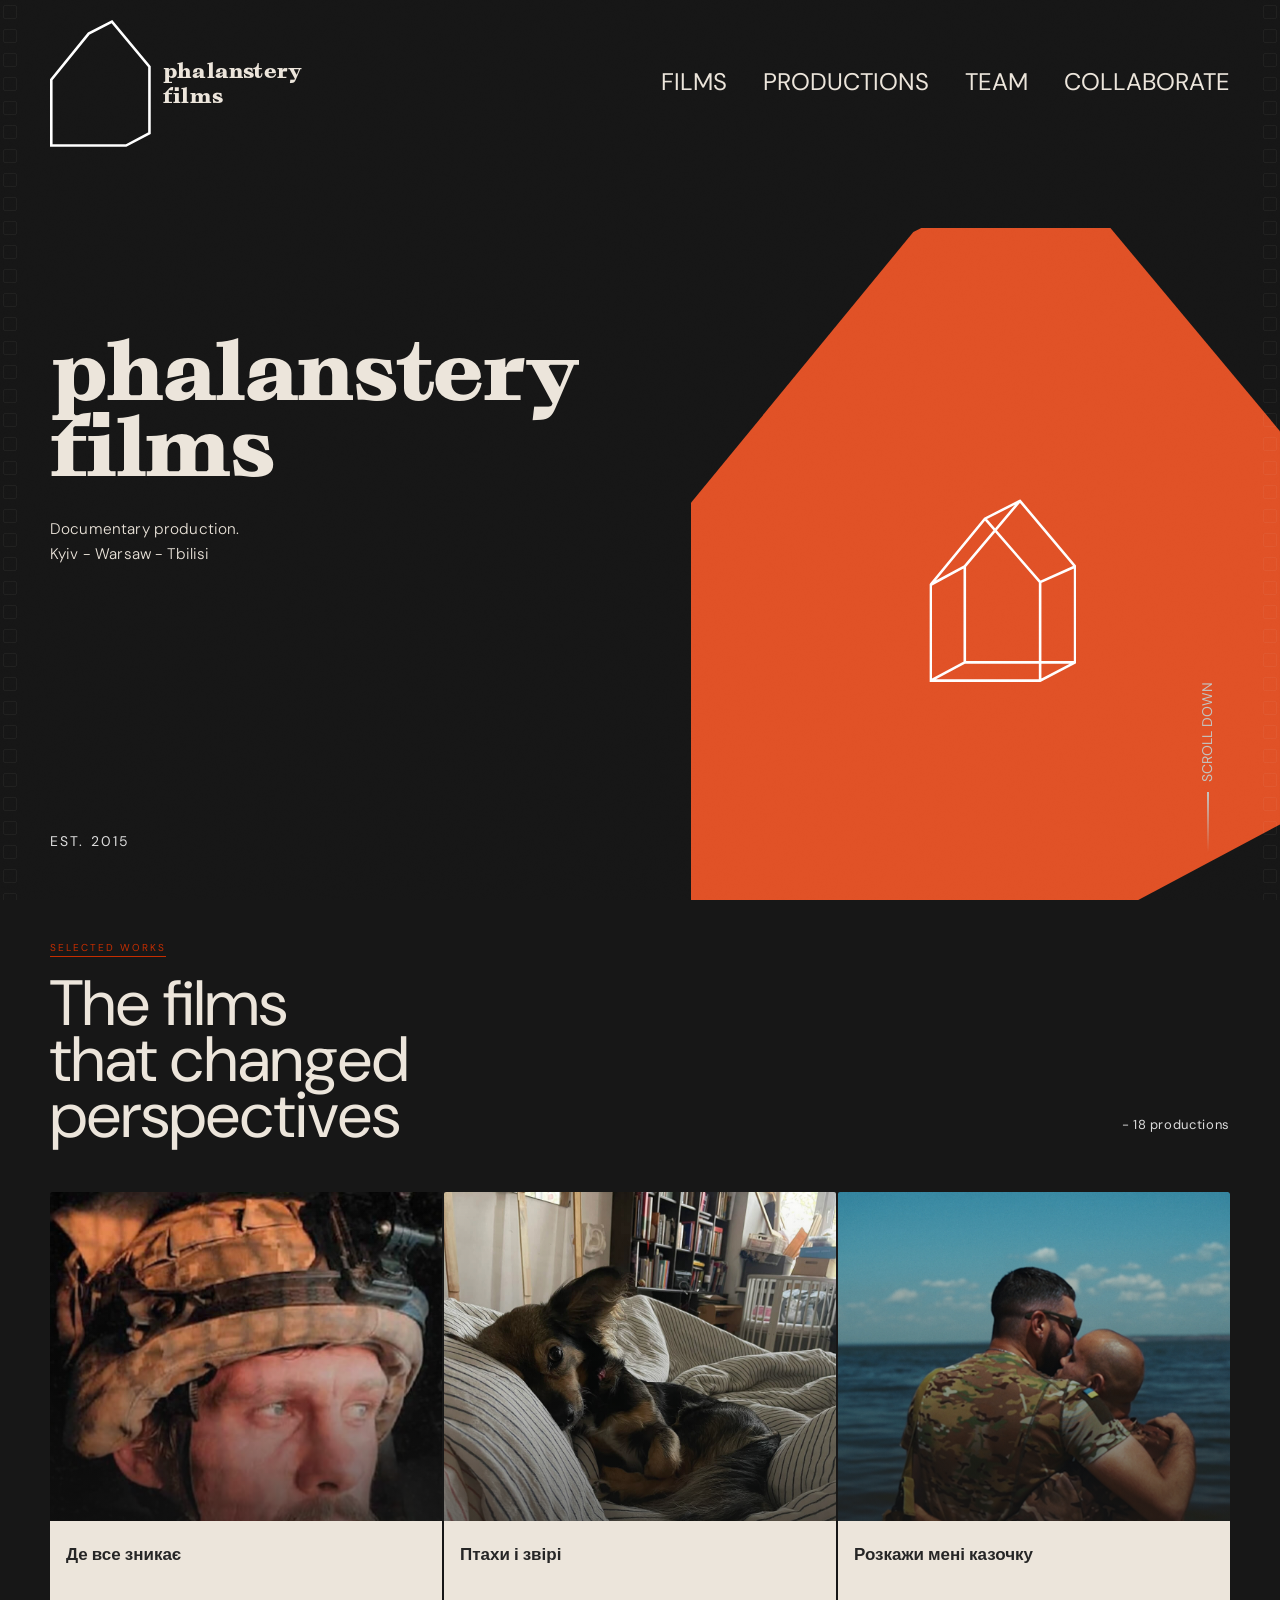
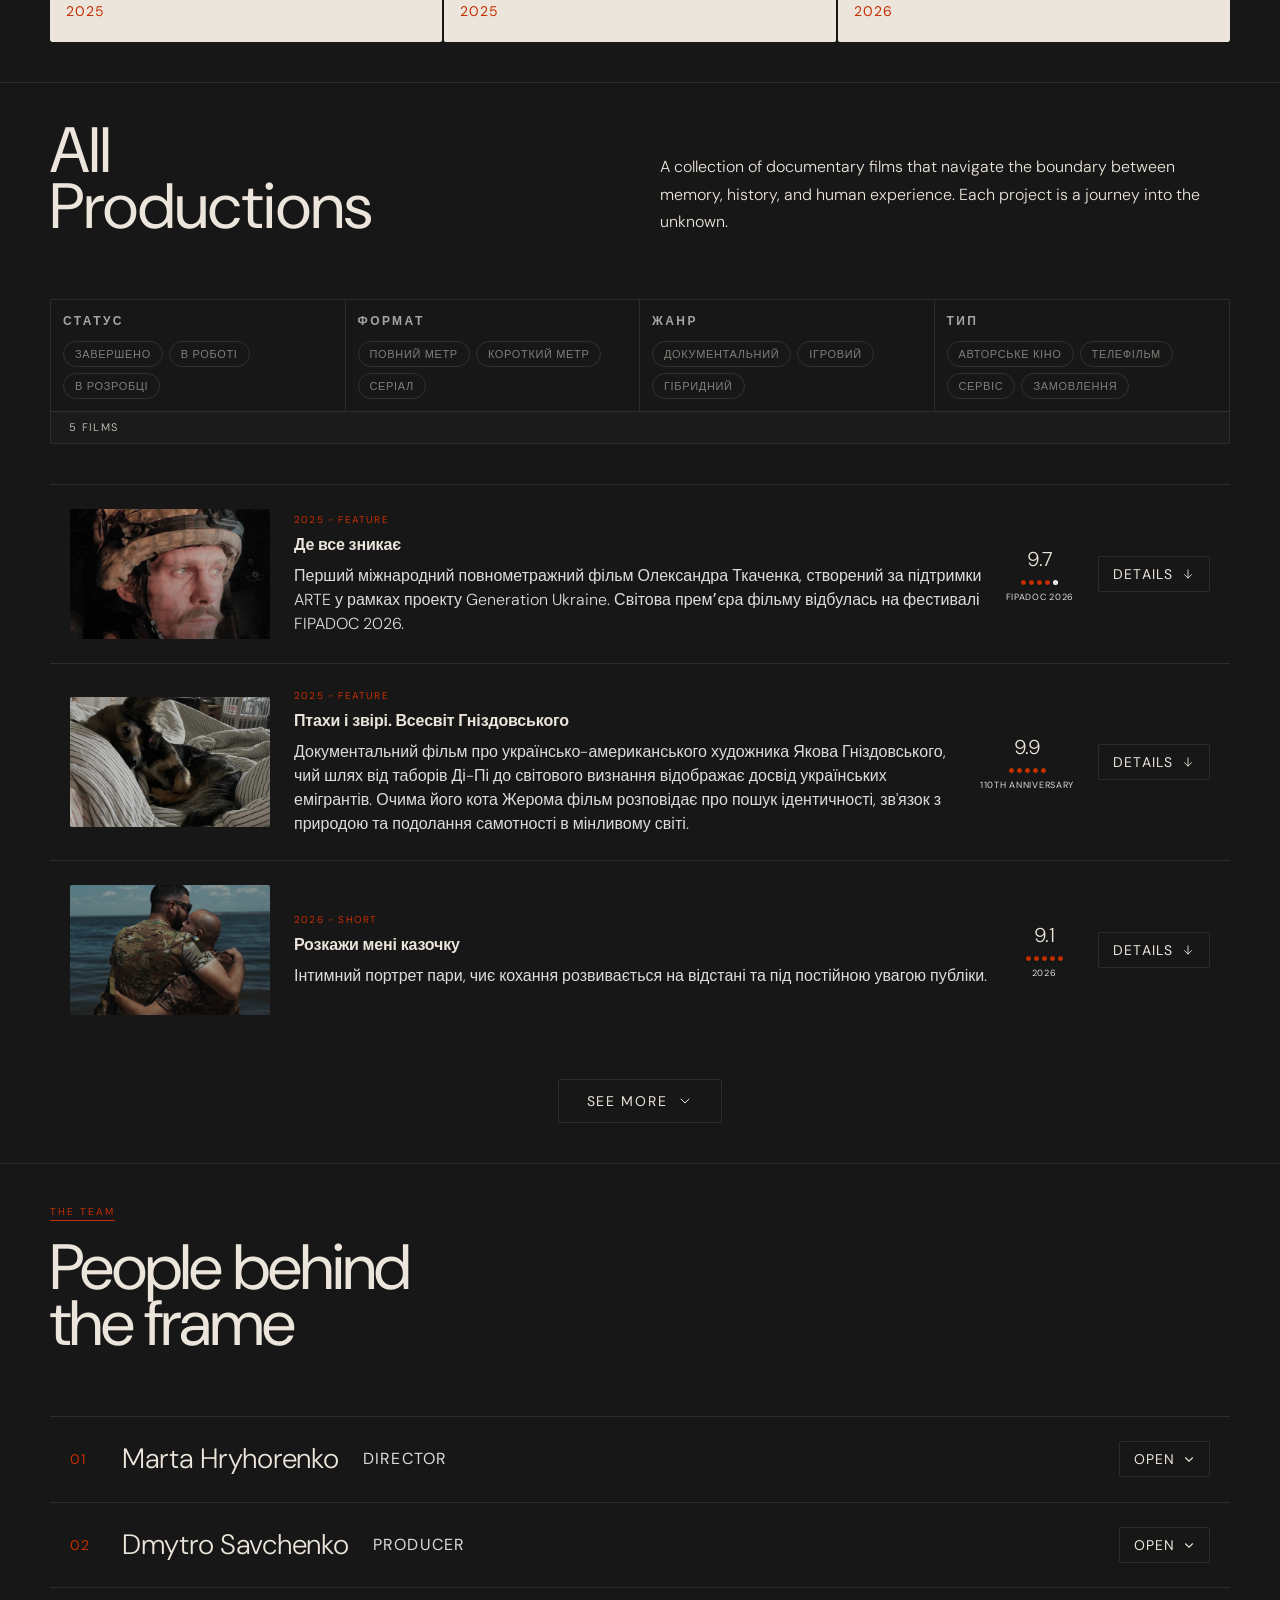
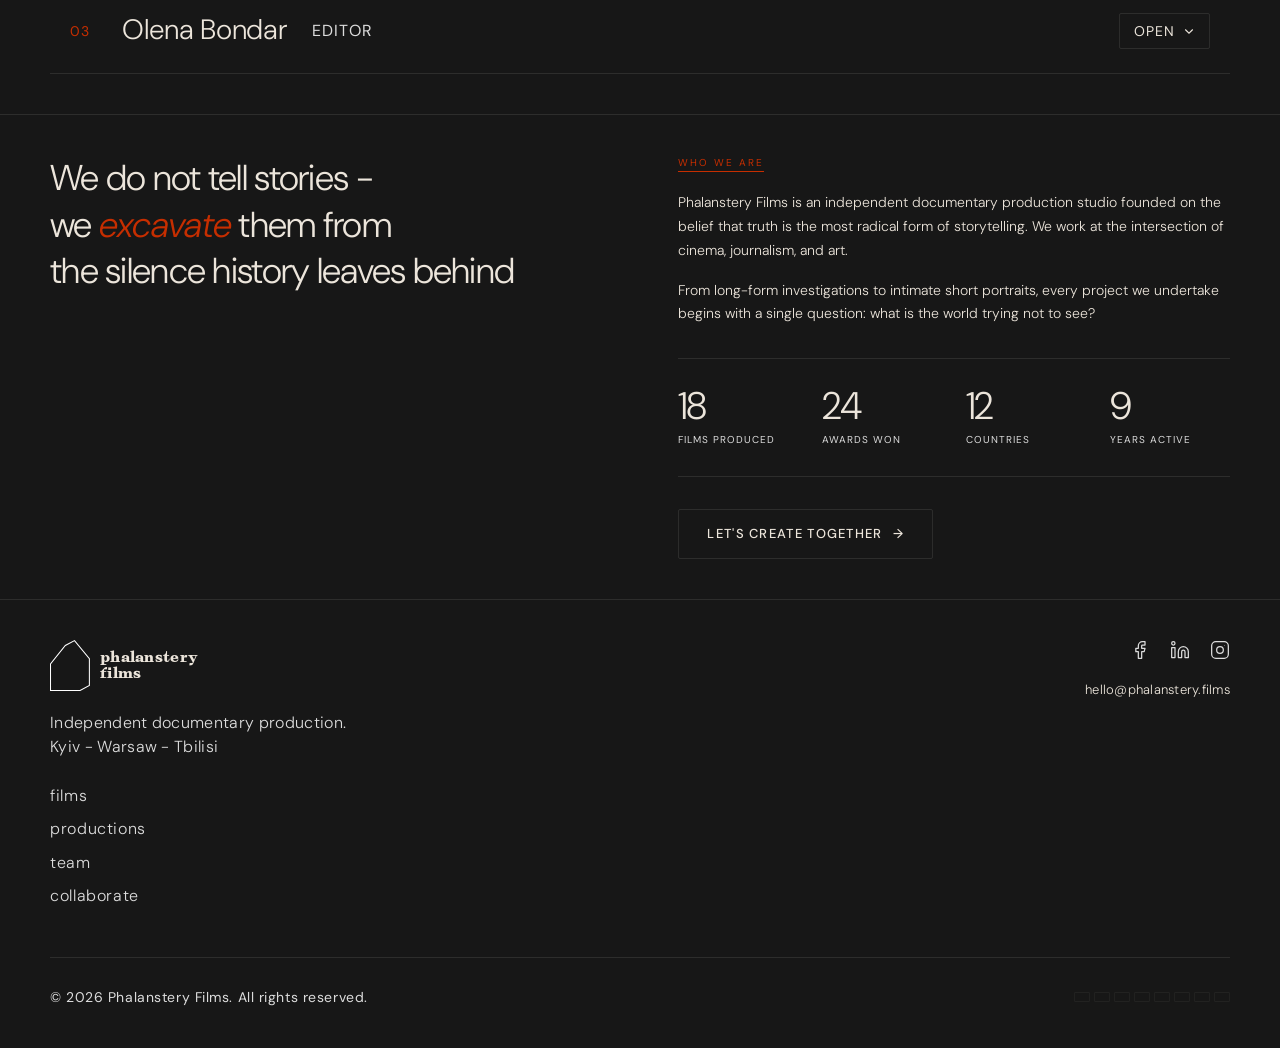
==== index.html @ e5e8f21b "--- was deleted" ====
<!doctype html>
<html lang="en">
  <head>
    <meta charset="UTF-8" />
    <meta name="viewport" content="width=device-width, initial-scale=1.0" />
    <title>Phalanstery Films - Documentary Production</title>

    <!-- Fixel Font from MacPaw CDN -->
    <link rel="preconnect" href="https://fonts.googleapis.com" />
    <link rel="preconnect" href="https://fonts.gstatic.com" crossorigin />
    <!-- Google Fonts fallback while Fixel loads -->
    <link
      href="https://fonts.googleapis.com/css2?family=DM+Sans:ital,opsz,wght@0,9..40,300;0,9..40,400;0,9..40,500;0,9..40,700;1,9..40,300&display=swap"
      rel="stylesheet"
    />

    <link rel="icon" href="assets/images/favicon.ico" sizes="any" />
    <link
      rel="icon"
      type="image/png"
      sizes="32x32"
      href="assets/images/favicon-32x32.png"
    />
    <link
      rel="icon"
      type="image/png"
      sizes="16x16"
      href="assets/images/favicon-16x16.png"
    />

    <!-- PPGrafier-Black font -->
    <style>
      @font-face {
        font-family: "PPGrafier";
        src: url("assets/fonts/PPGrafier-Black.otf") format("opentype");
        font-weight: 900;
        font-style: normal;
        font-display: swap;
      }
      /* Fixel via CDN */
      @import url("https://fonts.cdnfonts.com/css/fixel-display");
    </style>

    <link rel="stylesheet" href="assets/css/style.css" />
  </head>
  <body>
    <!-- Film grain canvas -->
    <canvas id="grain"></canvas>

    <!-- Film strips (ambient decoration) -->
    <div class="filmstrip left">
      <div class="filmstrip-track" id="stripLeft"></div>
    </div>
    <div class="filmstrip right">
      <div class="filmstrip-track" id="stripRight"></div>
    </div>

    <!-- ═══════════════════════════════════════════
         MOBILE MENU OVERLAY
         ═══════════════════════════════════════════ -->
    <div
      class="mobile-menu"
      id="mobileMenu"
      role="dialog"
      aria-modal="true"
      aria-label="Navigation"
    >
      <!-- Top bar: logo + close -->
      <div class="mm-topbar">
        <a class="header-logo" id="headerLogo" href="#">
          <span class="logo-mark">
            <img
              src="assets/images/logo-phalanstery.svg"
              alt="Phalanstery Films logo"
              width="36"
              height="36"
            />
          </span>
          <span class="logo-text">phalanstery<br />films</span>
        </a>
        <button class="mm-close" id="mmClose" aria-label="Close menu">×</button>
      </div>

      <!-- House/pentagon shape with nav links -->
      <div class="mm-shape-wrap">
        <div class="mm-shape">
          <ul class="mm-links">
            <li><a href="#films">films</a></li>
            <li><a href="#productions">productions</a></li>
            <li><a href="#team">team</a></li>
            <li><a href="#about">collaborate</a></li>
          </ul>
        </div>
      </div>

      <!-- Bottom-left social icons -->
      <div class="mm-social">
        <a href="#" aria-label="Facebook">
          <svg
            viewBox="0 0 24 24"
            fill="none"
            stroke="currentColor"
            stroke-width="1.5"
            stroke-linecap="round"
            stroke-linejoin="round"
          >
            <path
              d="M18 2h-3a5 5 0 0 0-5 5v3H7v4h3v8h4v-8h3l1-4h-4V7a1 1 0 0 1 1-1h3z"
            />
          </svg>
        </a>
        <a href="#" aria-label="LinkedIn">
          <svg
            viewBox="0 0 24 24"
            fill="none"
            stroke="currentColor"
            stroke-width="1.5"
            stroke-linecap="round"
            stroke-linejoin="round"
          >
            <path
              d="M16 8a6 6 0 0 1 6 6v7h-4v-7a2 2 0 0 0-2-2 2 2 0 0 0-2 2v7h-4v-7a6 6 0 0 1 6-6z"
            />
            <rect x="2" y="9" width="4" height="12" />
            <circle cx="4" cy="4" r="2" />
          </svg>
        </a>
        <a href="#" aria-label="Twitter">
          <svg
            viewBox="0 0 24 24"
            fill="none"
            stroke="currentColor"
            stroke-width="1.5"
            stroke-linecap="round"
            stroke-linejoin="round"
          >
            <path
              d="M22 4s-.7 2.1-2 3.4c1.6 10-9.4 17.3-18 11.6 2.2.1 4.4-.6 6-2C3 15.5.5 9.6 3 5c2.2 2.7 5.5 4.3 9 4-.9-4.2 4-6.6 7-3.8 1.1 0 3-1.2 3-1.2z"
            />
          </svg>
        </a>
        <a href="#" aria-label="Instagram">
          <svg
            viewBox="0 0 24 24"
            fill="none"
            stroke="currentColor"
            stroke-width="1.5"
            stroke-linecap="round"
            stroke-linejoin="round"
          >
            <rect x="2" y="2" width="20" height="20" rx="5" />
            <circle cx="12" cy="12" r="4" />
            <circle
              cx="17.5"
              cy="6.5"
              r="0.5"
              fill="currentColor"
              stroke="none"
            />
          </svg>
        </a>
      </div>
    </div>

    <!-- ═══════════════════════════════════════════
         HEADER
         ═══════════════════════════════════════════ -->
    <header id="header">
      <div class="header-logo-wrap">
        <a class="header-logo" id="headerLogo" href="#">
          <span class="logo-mark">
            <img
              src="assets/images/logo-phalanstery.svg"
              alt="Phalanstery Films logo"
              width="36"
              height="36"
            />
          </span>
          <span class="logo-text">phalanstery<br />films</span>
        </a>
      </div>
      <div class="header-right">
        <nav>
          <ul>
            <li><a href="#films">films</a></li>
            <li><a href="#productions">productions</a></li>
            <li><a href="#team">team</a></li>
            <li><a href="#about">collaborate</a></li>
          </ul>
        </nav>
        <!-- desktop-social тимчасово прихований, div залишено для JS-сумісності -->
        <div class="social-icons desktop-social"></div>
        <div
          class="burger"
          id="burger"
          aria-label="Open menu"
          role="button"
          tabindex="0"
        >
          <span></span><span></span>
        </div>
      </div>
    </header>

    <!-- ═══════════════════════════════════════════
         HERO
         ═══════════════════════════════════════════ -->
    <section id="hero">
      <div class="hero-bg-shape">
        <img src="assets/images/hero-bg.svg" alt="" class="hero-bg-base" />

        <img
          src="assets/images/hero-bg-inner.svg"
          alt=""
          class="hero-bg-house"
        />
      </div>

      <!-- Hero beams (JS compatibility - hidden via CSS) -->
      <div class="hero-beam"></div>
      <div class="hero-beam"></div>
      <div class="hero-beam"></div>

      <div class="hero-content" id="heroContent">
        <h1 class="hero-logo-main">phalanstery<br />films</h1>
        <p class="hero-tagline">
          Documentary production.<br />Kyiv - Warsaw - Tbilisi
        </p>
      </div>

      <div class="hero-sub">
        <div class="hero-sub-text">Est. 2015</div>
      </div>

      <a href="#films" class="scroll-indicator">
        <div class="scroll-label">Scroll down</div>
        <div class="scroll-line"></div>
      </a>
    </section>

    <!-- ═══════════════════════════════════════════
         FILMS SECTION
         ═══════════════════════════════════════════ -->
    <section id="films">
      <div class="section-label reveal"><span>Selected Works</span></div>
      <div class="films-header">
        <h2 class="films-title reveal">The films </br>that changed </br>perspectives</h2>
        <div class="films-count reveal reveal-delay-1">- 18 productions</div>
      </div>

      <div class="films-stage" id="filmsOrbit">
        <!-- ═══════════════════════════════════════════
             FILM STRIP TEMPLATE (для масштабування):
             Копіюй цей article-блок для нових фільмів.
             data-film="slug" має збігатись з production-item нижче.
             Статуси: fsi-tag--released | fsi-tag--postproduction | fsi-tag--development
             ═══════════════════════════════════════════ -->

        <!-- STRIP 1: Де все зникає -->
        <article
          class="film-strip"
          id="film-de-vse-znykaye"
          data-film="de-vse-znykaye"
          data-status="finished"
          data-format="feature"
          data-genre="documentary"
          data-prod-type="auteur"
          tabindex="0"
          aria-expanded="false"
        >
          <div class="fstrip-bg">
            <img
              src="assets/images/film-image-001.jpg"
              alt="Де все зникає"
              loading="lazy"
            />
          </div>
          <div class="fstrip-idle">
            <span class="fstrip-idle-title">Де все зникає</span>
            <span class="fstrip-year">2025</span>
          </div>
          <div class="fstrip-info" aria-hidden="true">
            <div class="fsi-body">
              <div class="fsi-meta">
                <span class="fsi-tag">Feature</span>
                <span class="fsi-tag">88 min</span>
                <span class="fsi-tag">Ukraine · France</span>
                <span class="fsi-tag fsi-tag--stage fsi-tag--released"
                  >Released</span
                >
              </div>
              <h2 class="fsi-title">Де все зникає</h2>
              <p class="fsi-year-large">2025</p>
              <p class="fsi-tagline">
                Камера ввімкнена.<br />Людяність - під питанням.
              </p>
              <p class="fsi-synopsis">
                «Де все зникає» - перший міжнародний повнометражний фільм Олександра Ткаченка, створений за підтримки ARTE у рамках проекту Generation Ukraine. Світова премʼєра фільму відбулась на фестивалі FIPADOC 2026.

              </p>
              <div class="fsi-credits">
                <div class="fsi-credit">
                  <span class="fsi-credit-label">Director</span
                  ><span>Олександр Ткаченко</span>
                </div>
                <div class="fsi-credit">
                  <span class="fsi-credit-label">Producer</span
                  ><span>Ілля Гладштейн</span>
                </div>
                <div class="fsi-credit">
                  <span class="fsi-credit-label">Co-producer</span
                  ><span>Антуан Голде</span>
                </div>
                <div class="fsi-credit">
                  <span class="fsi-credit-label">Supported by</span
                  ><span>ARTE · Generation Ukraine</span>
                </div>
              </div>
              <div class="fsi-awards">
                <div class="fsi-award-item">
                  ◈ FIPADOC 2026 · Світова премʼєра
                </div>
              </div>
              <div class="fsi-actions">
                <a href="#product-01" class="fsi-cta"
                  >View Full Details <span>→</span></a
                >
                <button class="fsi-close" aria-label="Close">✕ Close</button>
              </div>
            </div>
          </div>
        </article>

        <!-- STRIP 2: Птахи і звірі. Всесвіт Гніздовського -->
        <article
          class="film-strip"
          id="film-ptakhy-i-zviri"
          data-film="ptakhy-i-zviri"
          data-status="finished"
          data-format="feature"
          data-genre="documentary hybrid"
          data-prod-type="auteur"
          tabindex="0"
          aria-expanded="false"
        >
          <div class="fstrip-bg">
            <img
              src="assets/images/film-image-002.jpg"
              alt="Птахи і звірі. Всесвіт Гніздовського"
              loading="lazy"
            />
          </div>
          <div class="fstrip-idle">
            <span class="fstrip-idle-title">Птахи і звірі</span>
            <span class="fstrip-year">2025</span>
          </div>
          <div class="fstrip-info" aria-hidden="true">
            <div class="fsi-body">
              <div class="fsi-meta">
                <span class="fsi-tag">Feature</span>
                <span class="fsi-tag">70 min</span>
                <span class="fsi-tag">Ukraine</span>
                <span class="fsi-tag fsi-tag--stage fsi-tag--released"
                  >Released</span
                >
              </div>
              <h2 class="fsi-title">Птахи і звірі</h2>
              <p class="fsi-year-large">2025</p>
              <p class="fsi-tagline">
                Очима кота Жерома.<br />Всесвіт, де немає чужинців.
              </p>
              <p class="fsi-synopsis">
                Документальний фільм про українсько-американського
                художника Якова Гніздовського. Від таборів Ді-Пі до
                світового визнання - шлях, який розповідає кіт Жером,
                його вірний супутник у роки самотності та творчості.
              </p>
              <div class="fsi-credits">
                <div class="fsi-credit">
                  <span class="fsi-credit-label">Director</span
                  ><span>Надія Парфан</span>
                </div>
                <div class="fsi-credit">
                  <span class="fsi-credit-label">Producers</span
                  ><span>Наталія Мовшович, Настя Канарьова</span>
                </div>
              </div>
              <div class="fsi-awards">
                <div class="fsi-award-item">
                  ◈ До 110-ї річниці Якова Гніздовського
                </div>
              </div>
              <div class="fsi-actions">
                <a href="#product-02" class="fsi-cta"
                  >View Full Details <span>→</span></a
                >
                <button class="fsi-close" aria-label="Close">✕ Close</button>
              </div>
            </div>
          </div>
        </article>

        <!-- STRIP 3: Розкажи мені казочку -->
        <article
          class="film-strip"
          id="film-rozkazhy-meni-kazochku"
          data-film="rozkazhy-meni-kazochku"
          data-status="finished"
          data-format="short"
          data-genre="documentary"
          data-prod-type="auteur"
          tabindex="0"
          aria-expanded="false"
        >
          <div class="fstrip-bg">
            <img
              src="assets/images/film-image-003.jpg"
              alt="Розкажи мені казочку"
              loading="lazy"
            />
          </div>
          <div class="fstrip-idle">
            <span class="fstrip-idle-title">Розкажи мені казочку</span>
            <span class="fstrip-year">2026</span>
          </div>
          <div class="fstrip-info" aria-hidden="true">
            <div class="fsi-body">
              <div class="fsi-meta">
                <span class="fsi-tag">Short</span>
                <span class="fsi-tag">21 min</span>
                <span class="fsi-tag">Ukraine</span>
                <span class="fsi-tag fsi-tag--stage fsi-tag--released"
                  >Released</span
                >
              </div>
              <h2 class="fsi-title">Розкажи мені казочку</h2>
              <p class="fsi-year-large">2026</p>
              <p class="fsi-tagline">
                Любов на відстані.<br />Під прицілом публічного погляду.
              </p>
              <p class="fsi-synopsis">
                21-річний Павло - солдат, який відкрито заявляє про
                свою гомосексуальність, стає символом видимості
                квір-спільноти в Україні. Разом із партнером Владом
                він намагається зберегти близькість, яку постійно
                перевіряє відстань, ревнощі та суспільна увага.
              </p>
              <div class="fsi-credits">
                <div class="fsi-credit">
                  <span class="fsi-credit-label">Director</span
                  ><span>Діана Анікєєва</span>
                </div>
                <div class="fsi-credit">
                  <span class="fsi-credit-label">Producer</span
                  ><span>Надія Парфан</span>
                </div>
              </div>
              <div class="fsi-actions">
                <a href="#product-03" class="fsi-cta"
                  >View Full Details <span>→</span></a
                >
                <button class="fsi-close" aria-label="Close">✕ Close</button>
              </div>
            </div>
          </div>
        </article>

        <!-- ═══════════════════════════════════════════
             НОВИЙ ФІЛЬМ: копіюй article вище і встав тут
             ═══════════════════════════════════════════ -->
      </div>
      <!-- /films-stage -->
    </section>

    <!-- ═══════════════════════════════════════════
         PRODUCTIONS
         ═══════════════════════════════════════════ -->
    <section id="productions">
      <div class="productions-header">
        <h2 class="productions-title reveal">All<br />Productions</h2>
        <p class="productions-desc reveal reveal-delay-1">
          A collection of documentary films that navigate the boundary between
          memory, history, and human experience. Each project is a journey into
          the unknown.
        </p>
      </div>

      <!-- ═══════════════════════════════════════════
           PRODUCTIONS FILTER BAR
           Додавання нового значення - лише новий <button data-value="...">
           у відповідній групі. Логіка JS адаптується автоматично.
           ═══════════════════════════════════════════ -->
      <div class="prod-filters" id="prodFilters" aria-label="Filter productions">

        <div class="pf-groups-row">

          <!-- Group 1: Status -->
          <div class="pf-group" data-filter-group="status">
            <span class="pf-group-label">Статус</span>
            <div class="pf-chips">
              <button class="pf-chip" data-value="finished">Завершено<i class="pf-chip-x">×</i></button>
              <button class="pf-chip" data-value="in-production">В роботі<i class="pf-chip-x">×</i></button>
              <button class="pf-chip" data-value="in-development">В розробці<i class="pf-chip-x">×</i></button>
            </div>
          </div>

          <!-- Group 2: Format -->
          <div class="pf-group" data-filter-group="format">
            <span class="pf-group-label">Формат</span>
            <div class="pf-chips">
              <button class="pf-chip" data-value="feature">Повний метр<i class="pf-chip-x">×</i></button>
              <button class="pf-chip" data-value="short">Короткий метр<i class="pf-chip-x">×</i></button>
              <button class="pf-chip" data-value="series">Серіал<i class="pf-chip-x">×</i></button>
            </div>
          </div>

          <!-- Group 3: Genre -->
          <div class="pf-group" data-filter-group="genre">
            <span class="pf-group-label">Жанр</span>
            <div class="pf-chips">
              <button class="pf-chip" data-value="documentary">Документальний<i class="pf-chip-x">×</i></button>
              <button class="pf-chip" data-value="fiction">Ігровий<i class="pf-chip-x">×</i></button>
              <button class="pf-chip" data-value="hybrid">Гібридний<i class="pf-chip-x">×</i></button>
            </div>
          </div>

          <!-- Group 4: Type -->
          <div class="pf-group" data-filter-group="prod-type">
            <span class="pf-group-label">Тип</span>
            <div class="pf-chips">
              <button class="pf-chip" data-value="auteur">Авторське кіно<i class="pf-chip-x">×</i></button>
              <button class="pf-chip" data-value="tv">Телефільм<i class="pf-chip-x">×</i></button>
              <button class="pf-chip" data-value="service">Сервіс<i class="pf-chip-x">×</i></button>
              <button class="pf-chip" data-value="commissioned">Замовлення<i class="pf-chip-x">×</i></button>
            </div>
          </div>

        </div>

        <!-- Results count + reset -->
        <div class="pf-meta">
          <span class="pf-count" id="pfCount"></span>
          <button class="pf-reset" id="pfReset" aria-label="Reset all filters">↺ Reset</button>
        </div>
      </div>

      <!-- Scroll hint - visible on mobile/tablet when a filter is active -->
      <div class="pf-scroll-hint" id="pfScrollHint" aria-hidden="true">
        <span>Scroll for more</span>
        <svg viewBox="0 0 24 24" fill="none" stroke="currentColor" stroke-width="1.5" stroke-linecap="round" stroke-linejoin="round" width="12" height="12"><line x1="12" y1="5" x2="12" y2="19"/><polyline points="6,13 12,19 18,13"/></svg>
      </div>

      <div id="productionsList">
        <!-- ═══════════════════════════════════════════
             PRODUCTION ITEM TEMPLATE (для масштабування):
             Копіюй один production-item блок для нових фільмів.
             data-film="slug" має збігатись з film-strip вище.
             data-status, data-format, data-genre, data-prod-type
             визначають до яких фільтрів належить фільм.
             Значення: через пробіл для кількох категорій.
             Перші 4 items видимі одразу, решта - з класом hidden-item
             (показуються кнопкою "See more").
             ═══════════════════════════════════════════ -->

        <!-- PRODUCTION 1: Де все зникає -->
        <div id="product-01" class="production-item reveal"
          data-film="de-vse-znykaye"
          data-status="finished"
          data-format="feature"
          data-genre="documentary"
          data-prod-type="auteur">
          <div class="prod-row">
            <div class="prod-image">
              <img
                src="assets/images/film-image-001.jpg"
                alt=""
                loading="lazy"
              />
            </div>
            <div class="prod-info">
              <div class="prod-year">2025 - FEATURE</div>
              <h3 class="prod-title">Де все зникає</h3>
              <p class="prod-desc">
                Перший міжнародний повнометражний фільм Олександра Ткаченка, створений за підтримки ARTE у рамках проекту Generation Ukraine. Світова премʼєра фільму відбулась на фестивалі FIPADOC 2026.
              </p>
            </div>
            <div class="prod-rating">
              <div class="rating-score">9.7</div>
              <div class="rating-dots">
                <div class="rating-dot active"></div>
                <div class="rating-dot active"></div>
                <div class="rating-dot active"></div>
                <div class="rating-dot active"></div>
                <div class="rating-dot"></div>
              </div>
              <div class="rating-label">FIPADOC 2026</div>
            </div>
            <button
              class="prod-expand-btn"
              aria-label="Expand film details"
              aria-expanded="false"
            >
              <span class="prod-expand-label">Details</span>
              <svg
                class="prod-arrow"
                viewBox="0 0 24 24"
                fill="none"
                stroke="currentColor"
                stroke-width="1.5"
                stroke-linecap="round"
                stroke-linejoin="round"
              >
                <line x1="12" y1="5" x2="12" y2="19" />
                <polyline points="6,13 12,19 18,13" />
              </svg>
            </button>
          </div>
          <div class="prod-detail-panel" aria-hidden="true">
            <div class="film-body">
              <!-- Mobile-only description -->
              <p class="prod-mobile-desc">Перший міжнародний повнометражний фільм Олександра Ткаченка, створений за підтримки ARTE у рамках проекту Generation Ukraine. Світова премʼєра фільму відбулась на фестивалі FIPADOC 2026.</p>
              <!-- 01 Film Details -->
              <div class="film-acc-item film-acc-open">
                <button class="film-acc-trigger" aria-expanded="true">
                  <span class="film-acc-label">Film Details</span>
                  <span class="film-acc-index">01</span>
                  <svg class="film-acc-arrow" viewBox="0 0 24 24" fill="none" stroke="currentColor" stroke-width="1.5" stroke-linecap="round" stroke-linejoin="round">
                    <line x1="12" y1="5" x2="12" y2="19" /><polyline points="6,13 12,19 18,13" />
                  </svg>
                </button>
                <div class="film-acc-body">
                  <div class="film-details-block">
                    <div class="fdb-specs">
                      <span class="fdb-spec fdb-spec--stage stage-released">Released</span>
                      <span class="fdb-spec">88 min</span>
                      <span class="fdb-spec">Ukraine · France</span>
                      <span class="fdb-spec">2025</span>
                      <span class="fdb-spec">Documentary</span>
                    </div>
                    <div class="fdb-credits">
                      <div class="fdb-credit-row">
                        <span class="fdb-credit-label">Director</span>
                        <span class="fdb-credit-value">Олександр Ткаченко</span>
                      </div>
                      <div class="fdb-credit-row">
                        <span class="fdb-credit-label">Producer</span>
                        <span class="fdb-credit-value">Ілля Гладштейн</span>
                      </div>
                      <div class="fdb-credit-row">
                        <span class="fdb-credit-label">Co-producer</span>
                        <span class="fdb-credit-value">Антуан Голде</span>
                      </div>
                      <div class="fdb-credit-row">
                        <span class="fdb-credit-label">Supported by</span>
                        <span class="fdb-credit-value">ARTE · Generation Ukraine</span>
                      </div>
                      <div class="fdb-credit-row">
                        <span class="fdb-credit-label">World Premiere</span>
                        <span class="fdb-credit-value">FIPADOC 2026</span>
                      </div>
                    </div>
                  </div>
                </div>
              </div>
              <!-- 06 Festivals -->
              <div class="film-acc-item">
                <button class="film-acc-trigger" aria-expanded="false">
                  <span class="film-acc-label">Festivals &amp; Partners</span>
                  <span class="film-acc-index">02</span>
                  <svg class="film-acc-arrow" viewBox="0 0 24 24" fill="none" stroke="currentColor" stroke-width="1.5" stroke-linecap="round" stroke-linejoin="round">
                    <line x1="12" y1="5" x2="12" y2="19" /><polyline points="6,13 12,19 18,13" />
                  </svg>
                </button>
                <div class="film-acc-body">
                  <ul class="pdp-festivals">
                    <li>
                      <span class="pdp-fest-year">2026</span>FIPADOC -
                      World Premiere
                    </li>
                  </ul>
                </div>
              </div>
              <!-- 03 Synopsis -->
              <div class="film-acc-item">
                <button class="film-acc-trigger" aria-expanded="false">
                  <span class="film-acc-label">Synopsis</span>
                  <span class="film-acc-index">03</span>
                  <svg class="film-acc-arrow" viewBox="0 0 24 24" fill="none" stroke="currentColor" stroke-width="1.5" stroke-linecap="round" stroke-linejoin="round">
                    <line x1="12" y1="5" x2="12" y2="19" /><polyline points="6,13 12,19 18,13" />
                  </svg>
                </button>
                <div class="film-acc-body">
                  <p class="pdp-body">
                    Український художник та оператор Дмитро Докунов іде на війну та потрапляє у найекстремальніший фільм свого життя. З постійно ввімкненою камерою смартфону він фільмує все, що відбувається з ним та навколо, відчайдушно намагаючись зберегти свою людяність.
                  </p>
                </div>
              </div>
              <!-- 04 Film Stills -->
              <div class="film-acc-item">
                <button class="film-acc-trigger" aria-expanded="false">
                  <span class="film-acc-label">Film Stills</span>
                  <span class="film-acc-index">04</span>
                  <svg class="film-acc-arrow" viewBox="0 0 24 24" fill="none" stroke="currentColor" stroke-width="1.5" stroke-linecap="round" stroke-linejoin="round">
                    <line x1="12" y1="5" x2="12" y2="19" /><polyline points="6,13 12,19 18,13" />
                  </svg>
                </button>
                <div class="film-acc-body">
                  <!-- STRIP 1: Де все зникає -->
                  <div class="film-stills-slider" data-index="0">
                    <div class="fss-track">
                      <div class="film-still"><img src="assets/images/stills-everithing/still-everithing-01.jpg" alt="Де все зникає - кадр 01" loading="lazy" /></div>
                      <div class="film-still"><img src="assets/images/stills-everithing/still-everithing-02.jpg" alt="Де все зникає - кадр 02" loading="lazy" /></div>
                      <div class="film-still"><img src="assets/images/stills-everithing/still-everithing-03.jpg" alt="Де все зникає - кадр 03" loading="lazy" /></div>
                      <div class="film-still"><img src="assets/images/stills-everithing/still-everithing-04.jpg" alt="Де все зникає - кадр 04" loading="lazy" /></div>
                      <div class="film-still"><img src="assets/images/stills-everithing/still-everithing-05.jpg" alt="Де все зникає - кадр 05" loading="lazy" /></div>
                      <div class="film-still"><img src="assets/images/stills-everithing/still-everithing-06.jpg" alt="Де все зникає - кадр 06" loading="lazy" /></div>
                      <div class="film-still"><img src="assets/images/stills-everithing/still-everithing-07.jpg" alt="Де все зникає - кадр 07" loading="lazy" /></div>
                      <div class="film-still"><img src="assets/images/stills-everithing/still-everithing-08.jpg" alt="Де все зникає - кадр 08" loading="lazy" /></div>
                      <div class="film-still"><img src="assets/images/stills-everithing/still-everithing-09.jpg" alt="Де все зникає - кадр 09" loading="lazy" /></div>
                      <div class="film-still"><img src="assets/images/stills-everithing/still-everithing-10.jpg" alt="Де все зникає - кадр 10" loading="lazy" /></div>
                    </div>
                    <button class="fss-btn fss-prev" aria-label="Previous still">
                      <svg viewBox="0 0 24 24" fill="none" stroke="currentColor" stroke-width="1.2" stroke-linecap="round" stroke-linejoin="round"><polyline points="15,18 9,12 15,6"/></svg>
                    </button>
                    <button class="fss-btn fss-next" aria-label="Next still">
                      <svg viewBox="0 0 24 24" fill="none" stroke="currentColor" stroke-width="1.2" stroke-linecap="round" stroke-linejoin="round"><polyline points="9,18 15,12 9,6"/></svg>
                    </button>
                    <div class="fss-meta">
                      <div class="fss-dots"></div>
                      <div class="fss-counter">
                        <span class="fss-current">01</span>
                        <span class="fss-sep">-</span>
                        <span class="fss-total">10</span>
                      </div>
                    </div>
                  </div>
                </div>
              </div>
              <!-- 05 Trailer -->
              <div class="film-acc-item">
                <button class="film-acc-trigger" aria-expanded="false">
                  <span class="film-acc-label">Trailer</span>
                  <span class="film-acc-index">05</span>
                  <svg class="film-acc-arrow" viewBox="0 0 24 24" fill="none" stroke="currentColor" stroke-width="1.5" stroke-linecap="round" stroke-linejoin="round">
                    <line x1="12" y1="5" x2="12" y2="19" /><polyline points="6,13 12,19 18,13" />
                  </svg>
                </button>
                <div class="film-acc-body">
                  <div class="film-trailer-wrap">
                    <div class="film-trailer-placeholder">
                      <svg viewBox="0 0 64 64" fill="none" stroke="currentColor" stroke-width="1">
                        <circle cx="32" cy="32" r="30" />
                        <polygon points="26,20 26,44 46,32" fill="currentColor" stroke="none" opacity="0.6" />
                      </svg>
                      <span>Trailer available on request</span>
                    </div>
                  </div>
                </div>
              </div>
              <!-- 02 Screener -->
              <div class="film-acc-item">
                <button class="film-acc-trigger" aria-expanded="false">
                  <span class="film-acc-label">Request a Screener</span>
                  <span class="film-acc-index" data-next="true"></span>
                  <svg class="film-acc-arrow" viewBox="0 0 24 24" fill="none" stroke="currentColor" stroke-width="1.5" stroke-linecap="round" stroke-linejoin="round">
                    <line x1="12" y1="5" x2="12" y2="19" /><polyline points="6,13 12,19 18,13" />
                  </svg>
                </button>
                <div class="film-acc-body">
                  <div class="screener-section">
                    <p class="screener-note">
                      Фестивальні програмери, дистриб'ютори та преса можуть
                      запросити скринер за посиланням нижче.
                    </p>
                    <a
                      href="mailto:hello@phalanstery.films?subject=Screener request - Де все зникає"
                      class="screener-btn"
                    >
                      <svg viewBox="0 0 24 24" fill="none" stroke="currentColor" stroke-width="1.5" width="16" height="16" stroke-linecap="round" stroke-linejoin="round">
                        <path d="M4 4h16c1.1 0 2 .9 2 2v12c0 1.1-.9 2-2 2H4c-1.1 0-2-.9-2-2V6c0-1.1.9-2 2-2z" />
                        <polyline points="22,6 12,13 2,6" />
                      </svg>
                      Request screener
                    </a>
                  </div>
                </div>
              </div>
            </div>
            <div class="film-footer">
              <button class="pdp-close" aria-label="Close film detail">
                Close ✕
              </button>
            </div>
          </div>
        </div>

        <!-- PRODUCTION 2: Птахи і звірі. Всесвіт Гніздовського -->
        <div id="product-02" class="production-item reveal reveal-delay-1"
          data-film="ptakhy-i-zviri"
          data-status="finished"
          data-format="feature"
          data-genre="documentary hybrid"
          data-prod-type="auteur">
          <div class="prod-row">
            <div class="prod-image">
              <img
                src="assets/images/film-image-002.jpg"
                alt=""
                loading="lazy"
              />
            </div>
            <div class="prod-info">
              <div class="prod-year">2025 - FEATURE</div>
              <h3 class="prod-title">Птахи і звірі. Всесвіт Гніздовського</h3>
              <p class="prod-desc">
                Документальний фільм про українсько-американського художника Якова Гніздовського, чий шлях від таборів Ді-Пі до світового визнання відображає досвід українських емігрантів. Очима його кота Жерома фільм розповідає про пошук ідентичності, зв'язок з природою та подолання самотності в мінливому світі.
              </p>
            </div>
            <div class="prod-rating">
              <div class="rating-score">9.9</div>
              <div class="rating-dots">
                <div class="rating-dot active"></div>
                <div class="rating-dot active"></div>
                <div class="rating-dot active"></div>
                <div class="rating-dot active"></div>
                <div class="rating-dot active"></div>
              </div>
              <div class="rating-label">110th Anniversary</div>
            </div>
            <button
              class="prod-expand-btn"
              aria-label="Expand film details"
              aria-expanded="false"
            >
              <span class="prod-expand-label">Details</span>
              <svg
                class="prod-arrow"
                viewBox="0 0 24 24"
                fill="none"
                stroke="currentColor"
                stroke-width="1.5"
                stroke-linecap="round"
                stroke-linejoin="round"
              >
                <line x1="12" y1="5" x2="12" y2="19" />
                <polyline points="6,13 12,19 18,13" />
              </svg>
            </button>
          </div>
          <div class="prod-detail-panel" aria-hidden="true">
            <div class="film-body">
              <!-- Mobile-only description -->
              <p class="prod-mobile-desc">Документальний фільм про українсько-американського художника Якова Гніздовського, чий шлях від таборів Ді-Пі до світового визнання відображає досвід українських емігрантів. Очима його кота Жерома фільм розповідає про пошук ідентичності, зв'язок з природою та подолання самотності в мінливому світі.</p>
              <!-- 01 Film Details -->
              <div class="film-acc-item film-acc-open">
                <button class="film-acc-trigger" aria-expanded="true">
                  <span class="film-acc-label">Film Details</span>
                  <span class="film-acc-index">01</span>
                  <svg class="film-acc-arrow" viewBox="0 0 24 24" fill="none" stroke="currentColor" stroke-width="1.5" stroke-linecap="round" stroke-linejoin="round">
                    <line x1="12" y1="5" x2="12" y2="19" /><polyline points="6,13 12,19 18,13" />
                  </svg>
                </button>
                <div class="film-acc-body">
                  <div class="film-details-block">
                    <div class="fdb-specs">
                      <span class="fdb-spec fdb-spec--stage stage-released">Released</span>
                      <span class="fdb-spec">70 min</span>
                      <span class="fdb-spec">Ukraine</span>
                      <span class="fdb-spec">2025</span>
                      <span class="fdb-spec">Documentary</span>
                    </div>
                    <div class="fdb-credits">
                      <div class="fdb-credit-row">
                        <span class="fdb-credit-label">Director</span>
                        <span class="fdb-credit-value">Надія Парфан</span>
                      </div>
                      <div class="fdb-credit-row">
                        <span class="fdb-credit-label">Producers</span>
                        <span class="fdb-credit-value">Наталія Мовшович, Настя Канарьова, Маргарита Кулічова, Сергій Недзельський, Альона Голякова</span>
                      </div>
                    </div>
                  </div>
                </div>
              </div>
              <!-- 06 Festivals -->
              <div class="film-acc-item">
                <button class="film-acc-trigger" aria-expanded="false">
                  <span class="film-acc-label">Festivals &amp; Partners</span>
                  <span class="film-acc-index">02</span>
                  <svg class="film-acc-arrow" viewBox="0 0 24 24" fill="none" stroke="currentColor" stroke-width="1.5" stroke-linecap="round" stroke-linejoin="round">
                    <line x1="12" y1="5" x2="12" y2="19" /><polyline points="6,13 12,19 18,13" />
                  </svg>
                </button>
                <div class="film-acc-body">
                  <ul class="pdp-festivals">
                    <li>
                      <span class="pdp-fest-year">2025</span>До 110-ї річниці Якова Гніздовського
                    </li>
                  </ul>
                </div>
              </div>
              <!-- 03 Synopsis -->
              <div class="film-acc-item">
                <button class="film-acc-trigger" aria-expanded="false">
                  <span class="film-acc-label">Synopsis</span>
                  <span class="film-acc-index">03</span>
                  <svg class="film-acc-arrow" viewBox="0 0 24 24" fill="none" stroke="currentColor" stroke-width="1.5" stroke-linecap="round" stroke-linejoin="round">
                    <line x1="12" y1="5" x2="12" y2="19" /><polyline points="6,13 12,19 18,13" />
                  </svg>
                </button>
                <div class="film-acc-body">
                  <p class="pdp-body">
                    Яків Гніздовський - один із найвизначніших українських митців ХХ століття, який через гравюру, живопис і дизайн створив впізнаваний всесвіт тварин, рослин та вишуканих форм. Його біографія - це подорож крізь табори Ді-Пі, злиденні роки в Америці та пізнє визнання, яка резонує з досвідом мільйонів вимушених мігрантів. Але в цьому фільмі її розповідає не сам художник, а той, хто розділив з ним роки самотності та творчості - кіт Жером.
                  </p>
                  <p class="pdp-body">
                    Мокументальний герой, що пережив дев'ять життів, повертається в Україну до 110-ї річниці Гніздовського, аби розплутати таємниці його спадщини. Разом із кураторами, дослідниками, науковцями та школярами він подорожує від Пилипчого на Тернопільщині до Нью-Йорка, складаючи фрагменти життя художника в цілісну картину.
                  </p>
                  <p class="pdp-body">
                    Переплітаючи архівні матеріали, інтерв'ю, анімацію та кінематографічні сцени, фільм розкриває Гніздовського як людину, яка через любов до тварин та природи висловлювала власні філософські пошуки. Це історія про повільність, споглядання і спробу зберегти своє «я» далеко від дому - така ж актуальна для українців сьогодні, як і сто років тому.
                  </p>
                </div>
              </div>
              <!-- 04 Film Stills -->
              <div class="film-acc-item">
                <button class="film-acc-trigger" aria-expanded="false">
                  <span class="film-acc-label">Film Stills</span>
                  <span class="film-acc-index">04</span>
                  <svg class="film-acc-arrow" viewBox="0 0 24 24" fill="none" stroke="currentColor" stroke-width="1.5" stroke-linecap="round" stroke-linejoin="round">
                    <line x1="12" y1="5" x2="12" y2="19" /><polyline points="6,13 12,19 18,13" />
                  </svg>
                </button>
                <div class="film-acc-body">
                  <!-- STILLS: замінити src на реальні фотографії коли будуть готові -->
                  <!-- STILLS: замінити film-still--placeholder на реальні фото:
                       видали клас film-still--placeholder і додай <img src="..." alt="..." loading="lazy" /> -->
                    <div class="film-stills-slider" data-index="0">
                      <div class="fss-track">
                      <div class="film-still"><img src="assets/images/stills-birds/still-bird-01.jpg" alt="Птахи і звірі. Всесвіт Гніздовського - кадр 01" loading="lazy" /></div>
                      <div class="film-still"><img src="assets/images/stills-birds/still-bird-02.jpg" alt="Птахи і звірі. Всесвіт Гніздовського - кадр 02" loading="lazy" /></div>
                      <div class="film-still"><img src="assets/images/stills-birds/still-bird-03.jpg" alt="Птахи і звірі. Всесвіт Гніздовського - кадр 03" loading="lazy" /></div>
                      <div class="film-still"><img src="assets/images/stills-birds/still-bird-04.jpg" alt="Птахи і звірі. Всесвіт Гніздовського - кадр 04" loading="lazy" /></div>
                      <div class="film-still"><img src="assets/images/stills-birds/still-bird-05.jpg" alt="Птахи і звірі. Всесвіт Гніздовського - кадр 05" loading="lazy" /></div>
                      <div class="film-still"><img src="assets/images/stills-birds/still-bird-06.jpg" alt="Птахи і звірі. Всесвіт Гніздовського - кадр 06" loading="lazy" /></div>
                      </div>
                      <button class="fss-btn fss-prev" aria-label="Previous still">
                        <svg viewBox="0 0 24 24" fill="none" stroke="currentColor" stroke-width="1.2" stroke-linecap="round" stroke-linejoin="round"><polyline points="15,18 9,12 15,6"/></svg>
                      </button>
                      <button class="fss-btn fss-next" aria-label="Next still">
                        <svg viewBox="0 0 24 24" fill="none" stroke="currentColor" stroke-width="1.2" stroke-linecap="round" stroke-linejoin="round"><polyline points="9,18 15,12 9,6"/></svg>
                      </button>
                      <div class="fss-meta">
                        <div class="fss-dots"></div>
                        <div class="fss-counter">
                          <span class="fss-current">01</span>
                          <span class="fss-sep">-</span>
                          <span class="fss-total">06</span>
                        </div>
                      </div>
                    </div>
                </div>
              </div>
              <!-- 05 Trailer -->
              <div class="film-acc-item">
                <button class="film-acc-trigger" aria-expanded="false">
                  <span class="film-acc-label">Trailer</span>
                  <span class="film-acc-index">05</span>
                  <svg class="film-acc-arrow" viewBox="0 0 24 24" fill="none" stroke="currentColor" stroke-width="1.5" stroke-linecap="round" stroke-linejoin="round">
                    <line x1="12" y1="5" x2="12" y2="19" /><polyline points="6,13 12,19 18,13" />
                  </svg>
                </button>
                <div class="film-acc-body">
                  <div class="film-trailer-wrap">
                    <div class="film-trailer-placeholder">
                      <svg viewBox="0 0 64 64" fill="none" stroke="currentColor" stroke-width="1">
                        <circle cx="32" cy="32" r="30" />
                        <polygon points="26,20 26,44 46,32" fill="currentColor" stroke="none" opacity="0.6" />
                      </svg>
                      <span>Trailer available on request</span>
                    </div>
                  </div>
                </div>
              </div>
              <!-- 02 Screener -->
              <div class="film-acc-item">
                <button class="film-acc-trigger" aria-expanded="false">
                  <span class="film-acc-label">Request a Screener</span>
                  <span class="film-acc-index" data-next="true"></span>
                  <svg class="film-acc-arrow" viewBox="0 0 24 24" fill="none" stroke="currentColor" stroke-width="1.5" stroke-linecap="round" stroke-linejoin="round">
                    <line x1="12" y1="5" x2="12" y2="19" /><polyline points="6,13 12,19 18,13" />
                  </svg>
                </button>
                <div class="film-acc-body">
                  <div class="screener-section">
                    <p class="screener-note">
                      Фестивальні програмери, дистриб'ютори та преса можуть
                      запросити скринер за посиланням нижче.
                    </p>
                    <a
                      href="mailto:hello@phalanstery.films?subject=Screener request - Птахи і звірі"
                      class="screener-btn"
                    >
                      <svg viewBox="0 0 24 24" fill="none" stroke="currentColor" stroke-width="1.5" width="16" height="16" stroke-linecap="round" stroke-linejoin="round">
                        <path d="M4 4h16c1.1 0 2 .9 2 2v12c0 1.1-.9 2-2 2H4c-1.1 0-2-.9-2-2V6c0-1.1.9-2 2-2z" />
                        <polyline points="22,6 12,13 2,6" />
                      </svg>
                      Request screener
                    </a>
                  </div>
                </div>
              </div>
            </div>
            <div class="film-footer">
              <button class="pdp-close" aria-label="Close film detail">
                Close ✕
              </button>
            </div>
          </div>
        </div>

        <!-- PRODUCTION 3: Розкажи мені казочку -->
        <div id="product-03" class="production-item reveal reveal-delay-2"
          data-film="rozkazhy-meni-kazochku"
          data-status="finished"
          data-format="short"
          data-genre="documentary"
          data-prod-type="auteur">
          <div class="prod-row">
            <div class="prod-image">
              <img
                src="assets/images/film-image-003.jpg"
                alt=""
                loading="lazy"
              />
            </div>
            <div class="prod-info">
              <div class="prod-year">2026 - SHORT</div>
              <h3 class="prod-title">Розкажи мені казочку</h3>
              <p class="prod-desc">
                Інтимний портрет пари, чиє кохання розвивається на відстані
                та під постійною увагою публіки.
              </p>
            </div>
            <div class="prod-rating">
              <div class="rating-score">9.1</div>
              <div class="rating-dots">
                <div class="rating-dot active"></div>
                <div class="rating-dot active"></div>
                <div class="rating-dot active"></div>
                <div class="rating-dot active"></div>
                <div class="rating-dot active"></div>
              </div>
              <div class="rating-label">2026</div>
            </div>
            <button
              class="prod-expand-btn"
              aria-label="Expand film details"
              aria-expanded="false"
            >
              <span class="prod-expand-label">Details</span>
              <svg
                class="prod-arrow"
                viewBox="0 0 24 24"
                fill="none"
                stroke="currentColor"
                stroke-width="1.5"
                stroke-linecap="round"
                stroke-linejoin="round"
              >
                <line x1="12" y1="5" x2="12" y2="19" />
                <polyline points="6,13 12,19 18,13" />
              </svg>
            </button>
          </div>
          <div class="prod-detail-panel" aria-hidden="true">
            <div class="film-body">
              <!-- Mobile-only description -->
              <p class="prod-mobile-desc">Інтимний портрет пари, чиє кохання розвивається на відстані та під постійною увагою публіки.</p>
              <!-- 01 Film Details -->
              <div class="film-acc-item film-acc-open">
                <button class="film-acc-trigger" aria-expanded="true">
                  <span class="film-acc-label">Film Details</span>
                  <span class="film-acc-index">01</span>
                  <svg class="film-acc-arrow" viewBox="0 0 24 24" fill="none" stroke="currentColor" stroke-width="1.5" stroke-linecap="round" stroke-linejoin="round">
                    <line x1="12" y1="5" x2="12" y2="19" /><polyline points="6,13 12,19 18,13" />
                  </svg>
                </button>
                <div class="film-acc-body">
                  <div class="film-details-block">
                    <div class="fdb-specs">
                      <span class="fdb-spec fdb-spec--stage stage-released">Released</span>
                      <span class="fdb-spec">21 min</span>
                      <span class="fdb-spec">Ukraine</span>
                      <span class="fdb-spec">2026</span>
                      <span class="fdb-spec">Documentary · Short</span>
                    </div>
                    <div class="fdb-credits">
                      <div class="fdb-credit-row">
                        <span class="fdb-credit-label">Director</span>
                        <span class="fdb-credit-value">Діана Анікєєва</span>
                      </div>
                      <div class="fdb-credit-row">
                        <span class="fdb-credit-label">Producer</span>
                        <span class="fdb-credit-value">Надія Парфан</span>
                      </div>
                    </div>
                  </div>
                </div>
              </div>
              <!-- 06 Festivals -->
              <div class="film-acc-item">
                <button class="film-acc-trigger" aria-expanded="false">
                  <span class="film-acc-label">Festivals &amp; Partners</span>
                  <span class="film-acc-index">02</span>
                  <svg class="film-acc-arrow" viewBox="0 0 24 24" fill="none" stroke="currentColor" stroke-width="1.5" stroke-linecap="round" stroke-linejoin="round">
                    <line x1="12" y1="5" x2="12" y2="19" /><polyline points="6,13 12,19 18,13" />
                  </svg>
                </button>
                <div class="film-acc-body">
                  <ul class="pdp-festivals">
                    <li>
                      <span class="pdp-fest-year">2026</span>Festivals TBA
                    </li>
                  </ul>
                </div>
              </div>
              <!-- 03 Synopsis -->
              <div class="film-acc-item">
                <button class="film-acc-trigger" aria-expanded="false">
                  <span class="film-acc-label">Synopsis</span>
                  <span class="film-acc-index">03</span>
                  <svg class="film-acc-arrow" viewBox="0 0 24 24" fill="none" stroke="currentColor" stroke-width="1.5" stroke-linecap="round" stroke-linejoin="round">
                    <line x1="12" y1="5" x2="12" y2="19" /><polyline points="6,13 12,19 18,13" />
                  </svg>
                </button>
                <div class="film-acc-body">
                  <p class="pdp-body">
                    Коли 21-річний Павло, солдат, який відкрито заявляє про свою гомосексуальність, ділиться своєю історією зі ЗМІ, він стає символом видимості квір-спільноти в Україні. Разом зі своїм партнером Владом він дедалі частіше стає частиною публічного дискурсу.
                  </p>
                  <p class="pdp-body">
                    Їхні стосунки розвиваються на відстані - через телефонні дзвінки, рідкісні візити та моменти, що проходять під постійною увагою. Зустрічі, які мали б бути приватними, часто відбуваються під прицілом камер та інтерв'ю.
                  </p>
                  <p class="pdp-body">
                    Поступово починає наростати напруга. Відстань, ревнощі та невисловлені травми ускладнюють їхній зв'язок, а суспільні очікування контрастують із їхньою повсякденною реальністю. Через фрагменти спілкування та спільні моменти фільм «Розкажи мені казку» спостерігає, як випробовується близькість, коли стосунки існують і приватно, і на очах у громадськості.
                  </p>
                </div>
              </div>
              <!-- 04 Film Stills -->
              <div class="film-acc-item">
                <button class="film-acc-trigger" aria-expanded="false">
                  <span class="film-acc-label">Film Stills</span>
                  <span class="film-acc-index">04</span>
                  <svg class="film-acc-arrow" viewBox="0 0 24 24" fill="none" stroke="currentColor" stroke-width="1.5" stroke-linecap="round" stroke-linejoin="round">
                    <line x1="12" y1="5" x2="12" y2="19" /><polyline points="6,13 12,19 18,13" />
                  </svg>
                </button>
                <div class="film-acc-body">
                  <!-- STILLS: замінити src на реальні фотографії коли будуть готові -->
                  <!-- STILLS: замінити film-still--placeholder на реальні фото:
                       видали клас film-still--placeholder і додай <img src="..." alt="..." loading="lazy" /> -->
                    <div class="film-stills-slider" data-index="0">
                      <div class="fss-track">
                      <div class="film-still"><img src="assets/images/stills-tallmestory/still-tallmestory-01.jpg" alt="Розкажи мені казочку - кадр 01" loading="lazy" /></div>
                      <div class="film-still"><img src="assets/images/stills-tallmestory/still-tallmestory-02.jpg" alt="Розкажи мені казочку - кадр 02" loading="lazy" /></div>
                      <div class="film-still"><img src="assets/images/stills-tallmestory/still-tallmestory-03.jpg" alt="Розкажи мені казочку - кадр 03" loading="lazy" /></div>
                      <div class="film-still"><img src="assets/images/stills-tallmestory/still-tallmestory-04.jpg" alt="Розкажи мені казочку - кадр 04" loading="lazy" /></div>
                      <div class="film-still"><img src="assets/images/stills-tallmestory/still-tallmestory-05.jpg" alt="Розкажи мені казочку - кадр 05" loading="lazy" /></div>
                      <div class="film-still"><img src="assets/images/stills-tallmestory/still-tallmestory-06.jpg" alt="Розкажи мені казочку - кадр 06" loading="lazy" /></div>
                      <div class="film-still"><img src="assets/images/stills-tallmestory/still-tallmestory-07.jpg" alt="Розкажи мені казочку - кадр 07" loading="lazy" /></div>
                      <div class="film-still"><img src="assets/images/stills-tallmestory/still-tallmestory-08.jpg" alt="Розкажи мені казочку - кадр 08" loading="lazy" /></div>
                      <div class="film-still"><img src="assets/images/stills-tallmestory/still-tallmestory-09.jpg" alt="Розкажи мені казочку - кадр 09" loading="lazy" /></div>
                      <div class="film-still"><img src="assets/images/stills-tallmestory/still-tallmestory-10.jpg" alt="Розкажи мені казочку - кадр 10" loading="lazy" /></div>
                      <div class="film-still"><img src="assets/images/stills-tallmestory/still-tallmestory-11.jpg" alt="Розкажи мені казочку - кадр 11" loading="lazy" /></div>
                      </div>
                      <button class="fss-btn fss-prev" aria-label="Previous still">
                        <svg viewBox="0 0 24 24" fill="none" stroke="currentColor" stroke-width="1.2" stroke-linecap="round" stroke-linejoin="round"><polyline points="15,18 9,12 15,6"/></svg>
                      </button>
                      <button class="fss-btn fss-next" aria-label="Next still">
                        <svg viewBox="0 0 24 24" fill="none" stroke="currentColor" stroke-width="1.2" stroke-linecap="round" stroke-linejoin="round"><polyline points="9,18 15,12 9,6"/></svg>
                      </button>
                      <div class="fss-meta">
                        <div class="fss-dots"></div>
                        <div class="fss-counter">
                          <span class="fss-current">01</span>
                          <span class="fss-sep">-</span>
                          <span class="fss-total">11</span>
                        </div>
                      </div>
                    </div>
                </div>
              </div>
              <!-- 05 Trailer -->
              <div class="film-acc-item">
                <button class="film-acc-trigger" aria-expanded="false">
                  <span class="film-acc-label">Trailer</span>
                  <span class="film-acc-index">05</span>
                  <svg class="film-acc-arrow" viewBox="0 0 24 24" fill="none" stroke="currentColor" stroke-width="1.5" stroke-linecap="round" stroke-linejoin="round">
                    <line x1="12" y1="5" x2="12" y2="19" /><polyline points="6,13 12,19 18,13" />
                  </svg>
                </button>
                <div class="film-acc-body">
                  <div class="film-trailer-wrap">
                    <div class="film-trailer-placeholder">
                      <svg viewBox="0 0 64 64" fill="none" stroke="currentColor" stroke-width="1">
                        <circle cx="32" cy="32" r="30" />
                        <polygon points="26,20 26,44 46,32" fill="currentColor" stroke="none" opacity="0.6" />
                      </svg>
                      <span>Trailer available on request</span>
                    </div>
                  </div>
                </div>
              </div>
              <!-- 02 Screener -->
              <div class="film-acc-item">
                <button class="film-acc-trigger" aria-expanded="false">
                  <span class="film-acc-label">Request a Screener</span>
                  <span class="film-acc-index" data-next="true"></span>
                  <svg class="film-acc-arrow" viewBox="0 0 24 24" fill="none" stroke="currentColor" stroke-width="1.5" stroke-linecap="round" stroke-linejoin="round">
                    <line x1="12" y1="5" x2="12" y2="19" /><polyline points="6,13 12,19 18,13" />
                  </svg>
                </button>
                <div class="film-acc-body">
                  <div class="screener-section">
                    <p class="screener-note">
                      Фестивальні програмери, дистриб'ютори та преса можуть
                      запросити скринер за посиланням нижче.
                    </p>
                    <a
                      href="mailto:hello@phalanstery.films?subject=Screener request - Розкажи мені казочку"
                      class="screener-btn"
                    >
                      <svg viewBox="0 0 24 24" fill="none" stroke="currentColor" stroke-width="1.5" width="16" height="16" stroke-linecap="round" stroke-linejoin="round">
                        <path d="M4 4h16c1.1 0 2 .9 2 2v12c0 1.1-.9 2-2 2H4c-1.1 0-2-.9-2-2V6c0-1.1.9-2 2-2z" />
                        <polyline points="22,6 12,13 2,6" />
                      </svg>
                      Request screener
                    </a>
                  </div>
                </div>
              </div>
            </div>
            <div class="film-footer">
              <button class="pdp-close" aria-label="Close film detail">
                Close ✕
              </button>
            </div>
          </div>
        </div>

        <!-- PRODUCTION 2: Птахи і звірі. Всесвіт Гніздовського -->
        <div class="production-item hidden-item reveal reveal-delay-4"
          data-film="ptakhy-i-zviri"
          data-status="finished"
          data-format="feature"
          data-genre="documentary hybrid"
          data-prod-type="auteur">
          <div class="prod-row">
            <div class="prod-image">
              <img
                src="assets/images/film-image-002.jpg"
                alt=""
                loading="lazy"
              />
            </div>
            <div class="prod-info">
              <div class="prod-year">2025 - FEATURE</div>
              <h3 class="prod-title">Птахи і звірі. Всесвіт Гніздовського</h3>
              <p class="prod-desc">
                Документальний фільм про українсько-американського художника Якова Гніздовського, чий шлях від таборів Ді-Пі до світового визнання відображає досвід українських емігрантів. Очима його кота Жерома фільм розповідає про пошук ідентичності, зв'язок з природою та подолання самотності в мінливому світі.
              </p>
            </div>
            <div class="prod-rating">
              <div class="rating-score">7.2</div>
              <div class="rating-dots">
                <div class="rating-dot active"></div>
                <div class="rating-dot active"></div>
                <div class="rating-dot"></div>
                <div class="rating-dot"></div>
                <div class="rating-dot"></div>
              </div>
              <div class="rating-label">110th Anniversary</div>
            </div>
            <button
              class="prod-expand-btn"
              aria-label="Expand film details"
              aria-expanded="false"
            >
              <span class="prod-expand-label">Details</span>
              <svg
                class="prod-arrow"
                viewBox="0 0 24 24"
                fill="none"
                stroke="currentColor"
                stroke-width="1.5"
                stroke-linecap="round"
                stroke-linejoin="round"
              >
                <line x1="12" y1="5" x2="12" y2="19" />
                <polyline points="6,13 12,19 18,13" />
              </svg>
            </button>
          </div>
          <div class="prod-detail-panel" aria-hidden="true">
            <div class="film-body">
              <!-- Mobile-only description -->
              <p class="prod-mobile-desc">Документальний фільм про українсько-американського художника Якова Гніздовського, чий шлях від таборів Ді-Пі до світового визнання відображає досвід українських емігрантів. Очима його кота Жерома фільм розповідає про пошук ідентичності, зв'язок з природою та подолання самотності в мінливому світі.</p>
              <!-- 01 Film Details -->
              <div class="film-acc-item film-acc-open">
                <button class="film-acc-trigger" aria-expanded="true">
                  <span class="film-acc-label">Film Details</span>
                  <span class="film-acc-index">01</span>
                  <svg class="film-acc-arrow" viewBox="0 0 24 24" fill="none" stroke="currentColor" stroke-width="1.5" stroke-linecap="round" stroke-linejoin="round">
                    <line x1="12" y1="5" x2="12" y2="19" /><polyline points="6,13 12,19 18,13" />
                  </svg>
                </button>
                <div class="film-acc-body">
                  <div class="film-details-block">
                    <div class="fdb-specs">
                      <span class="fdb-spec fdb-spec--stage stage-released">Released</span>
                      <span class="fdb-spec">70 min</span>
                      <span class="fdb-spec">Ukraine</span>
                      <span class="fdb-spec">2025</span>
                      <span class="fdb-spec">Documentary</span>
                    </div>
                    <div class="fdb-credits">
                      <div class="fdb-credit-row">
                        <span class="fdb-credit-label">Director</span>
                        <span class="fdb-credit-value">Надія Парфан</span>
                      </div>
                      <div class="fdb-credit-row">
                        <span class="fdb-credit-label">Producers</span>
                        <span class="fdb-credit-value">Наталія Мовшович, Настя Канарьова, Маргарита Кулічова, Сергій Недзельський, Альона Голякова</span>
                      </div>
                    </div>
                  </div>
                </div>
              </div>
              <!-- 06 Festivals -->
              <div class="film-acc-item">
                <button class="film-acc-trigger" aria-expanded="false">
                  <span class="film-acc-label">Festivals &amp; Partners</span>
                  <span class="film-acc-index">02</span>
                  <svg class="film-acc-arrow" viewBox="0 0 24 24" fill="none" stroke="currentColor" stroke-width="1.5" stroke-linecap="round" stroke-linejoin="round">
                    <line x1="12" y1="5" x2="12" y2="19" /><polyline points="6,13 12,19 18,13" />
                  </svg>
                </button>
                <div class="film-acc-body">
                  <ul class="pdp-festivals">
                    <li>
                      <span class="pdp-fest-year">2025</span>До 110-ї річниці Якова Гніздовського
                    </li>
                  </ul>
                </div>
              </div>
              <!-- 03 Synopsis -->
              <div class="film-acc-item">
                <button class="film-acc-trigger" aria-expanded="false">
                  <span class="film-acc-label">Synopsis</span>
                  <span class="film-acc-index">03</span>
                  <svg class="film-acc-arrow" viewBox="0 0 24 24" fill="none" stroke="currentColor" stroke-width="1.5" stroke-linecap="round" stroke-linejoin="round">
                    <line x1="12" y1="5" x2="12" y2="19" /><polyline points="6,13 12,19 18,13" />
                  </svg>
                </button>
                <div class="film-acc-body">
                  Через гравюру, живопис і дизайн він створив впізнаваний всесвіт тварин, рослин
                  <p class="pdp-body">
                    та вишуканих форм. Його біографія - це подорож крізь табори Ді-Пі, злиденні роки
                    в Америці та пізнє визнання, яка резонує з досвідом мільйонів вимушених мігрантів.
                    Але в цьому фільмі її розповідає не сам художник, а той, хто розділив з ним роки
                    самотності та творчості - кіт Жером.
                  </p>
                  <p class="pdp-body">
                    Мокументальний герой, що пережив дев'ять життів, повертається в Україну до
                    110-ї річниці Гніздовського, аби розплутати таємниці його спадщини. Разом із
                    кураторами, дослідниками, науковцями та школярами він подорожує від Пилипчого
                    на Тернопільщині до Нью-Йорка, складаючи фрагменти життя художника в цілісну картину.
                  </p>
                </div>
              </div>
              <!-- 04 Film Stills -->
              <div class="film-acc-item">
                <button class="film-acc-trigger" aria-expanded="false">
                  <span class="film-acc-label">Film Stills</span>
                  <span class="film-acc-index">04</span>
                  <svg class="film-acc-arrow" viewBox="0 0 24 24" fill="none" stroke="currentColor" stroke-width="1.5" stroke-linecap="round" stroke-linejoin="round">
                    <line x1="12" y1="5" x2="12" y2="19" /><polyline points="6,13 12,19 18,13" />
                  </svg>
                </button>
                <div class="film-acc-body">
                  <!-- STILLS: замінити src на реальні фотографії коли будуть готові -->
                  <!-- STILLS: замінити film-still--placeholder на реальні фото:
                       видали клас film-still--placeholder і додай <img src="..." alt="..." loading="lazy" /> -->
                  <div class="film-stills-slider" data-index="0">
                    <div class="fss-track">
                      <div class="film-still film-still--placeholder"><span>Still 01</span></div>
                      <div class="film-still film-still--placeholder"><span>Still 02</span></div>
                      <div class="film-still film-still--placeholder"><span>Still 03</span></div>
                      <div class="film-still film-still--placeholder"><span>Still 04</span></div>
                      <div class="film-still film-still--placeholder"><span>Still 05</span></div>
                      <div class="film-still film-still--placeholder"><span>Still 06</span></div>
                    </div>
                    <button class="fss-btn fss-prev" aria-label="Previous still">
                      <svg viewBox="0 0 24 24" fill="none" stroke="currentColor" stroke-width="1.2" stroke-linecap="round" stroke-linejoin="round"><polyline points="15,18 9,12 15,6"/></svg>
                    </button>
                    <button class="fss-btn fss-next" aria-label="Next still">
                      <svg viewBox="0 0 24 24" fill="none" stroke="currentColor" stroke-width="1.2" stroke-linecap="round" stroke-linejoin="round"><polyline points="9,18 15,12 9,6"/></svg>
                    </button>
                    <div class="fss-meta">
                      <div class="fss-dots"></div>
                      <div class="fss-counter">
                        <span class="fss-current">01</span>
                        <span class="fss-sep">-</span>
                        <span class="fss-total">06</span>
                      </div>
                    </div>
                  </div>
                </div>
              </div>
              <!-- 05 Trailer -->
              <div class="film-acc-item">
                <button class="film-acc-trigger" aria-expanded="false">
                  <span class="film-acc-label">Trailer</span>
                  <span class="film-acc-index">05</span>
                  <svg class="film-acc-arrow" viewBox="0 0 24 24" fill="none" stroke="currentColor" stroke-width="1.5" stroke-linecap="round" stroke-linejoin="round">
                    <line x1="12" y1="5" x2="12" y2="19" /><polyline points="6,13 12,19 18,13" />
                  </svg>
                </button>
                <div class="film-acc-body">
                  <div class="film-trailer-wrap">
                    <div class="film-trailer-placeholder">
                      <svg viewBox="0 0 64 64" fill="none" stroke="currentColor" stroke-width="1">
                        <circle cx="32" cy="32" r="30" />
                        <polygon points="26,20 26,44 46,32" fill="currentColor" stroke="none" opacity="0.6" />
                      </svg>
                      <span>Trailer available on request</span>
                    </div>
                  </div>
                </div>
              </div>
              <!-- 02 Screener -->
              <div class="film-acc-item">
                <button class="film-acc-trigger" aria-expanded="false">
                  <span class="film-acc-label">Request a Screener</span>
                  <span class="film-acc-index" data-next="true"></span>
                  <svg class="film-acc-arrow" viewBox="0 0 24 24" fill="none" stroke="currentColor" stroke-width="1.5" stroke-linecap="round" stroke-linejoin="round">
                    <line x1="12" y1="5" x2="12" y2="19" /><polyline points="6,13 12,19 18,13" />
                  </svg>
                </button>
                <div class="film-acc-body">
                  <div class="screener-section">
                    <p class="screener-note">
                      Фестивальні програмери, дистриб'ютори та преса можуть
                      запросити скринер за посиланням нижче.
                    </p>
                    <a
                      href="mailto:hello@phalanstery.films?subject=Screener request - Птахи і звірі"
                      class="screener-btn"
                    >
                      <svg viewBox="0 0 24 24" fill="none" stroke="currentColor" stroke-width="1.5" width="16" height="16" stroke-linecap="round" stroke-linejoin="round">
                        <path d="M4 4h16c1.1 0 2 .9 2 2v12c0 1.1-.9 2-2 2H4c-1.1 0-2-.9-2-2V6c0-1.1.9-2 2-2z" />
                        <polyline points="22,6 12,13 2,6" />
                      </svg>
                      Request screener
                    </a>
                  </div>
                </div>
              </div>
            </div>
            <div class="film-footer">
              <button class="pdp-close" aria-label="Close film detail">
                Close ✕
              </button>
            </div>
          </div>
        </div>

        <!-- PRODUCTION 2: Птахи і звірі. Всесвіт Гніздовського -->
        <div class="production-item hidden-item reveal reveal-delay-5"
          data-film="ptakhy-i-zviri"
          data-status="finished"
          data-format="feature"
          data-genre="documentary hybrid"
          data-prod-type="auteur">
          <div class="prod-row">
            <div class="prod-image">
              <img
                src="assets/images/film-image-002.jpg"
                alt=""
                loading="lazy"
              />
            </div>
            <div class="prod-info">
              <div class="prod-year">2025 - FEATURE</div>
              <h3 class="prod-title">Птахи і звірі. Всесвіт Гніздовського</h3>
              <p class="prod-desc">
                Документальний фільм про українсько-американського художника Якова Гніздовського, чий шлях від таборів Ді-Пі до світового визнання відображає досвід українських емігрантів. Очима його кота Жерома фільм розповідає про пошук ідентичності, зв'язок з природою та подолання самотності в мінливому світі.
              </p>
            </div>
            <div class="prod-rating">
              <div class="rating-score">9.9</div>
              <div class="rating-dots">
                <div class="rating-dot active"></div>
                <div class="rating-dot active"></div>
                <div class="rating-dot active"></div>
                <div class="rating-dot active"></div>
                <div class="rating-dot active"></div>
                <div class="rating-dot active"></div>
              </div>
              <div class="rating-label">110th Anniversary</div>
            </div>
            <button
              class="prod-expand-btn"
              aria-label="Expand film details"
              aria-expanded="false"
            >
              <span class="prod-expand-label">Details</span>
              <svg
                class="prod-arrow"
                viewBox="0 0 24 24"
                fill="none"
                stroke="currentColor"
                stroke-width="1.5"
                stroke-linecap="round"
                stroke-linejoin="round"
              >
                <line x1="12" y1="5" x2="12" y2="19" />
                <polyline points="6,13 12,19 18,13" />
              </svg>
            </button>
          </div>
          <div class="prod-detail-panel" aria-hidden="true">
            <div class="film-body">
              <!-- Mobile-only description -->
              <p class="prod-mobile-desc">Документальний фільм про українсько-американського художника Якова Гніздовського, чий шлях від таборів Ді-Пі до світового визнання відображає досвід українських емігрантів. Очима його кота Жерома фільм розповідає про пошук ідентичності, зв'язок з природою та подолання самотності в мінливому світі.</p>
              <!-- 01 Film Details -->
              <div class="film-acc-item film-acc-open">
                <button class="film-acc-trigger" aria-expanded="true">
                  <span class="film-acc-label">Film Details</span>
                  <span class="film-acc-index">01</span>
                  <svg class="film-acc-arrow" viewBox="0 0 24 24" fill="none" stroke="currentColor" stroke-width="1.5" stroke-linecap="round" stroke-linejoin="round">
                    <line x1="12" y1="5" x2="12" y2="19" /><polyline points="6,13 12,19 18,13" />
                  </svg>
                </button>
                <div class="film-acc-body">
                  <div class="film-details-block">
                    <div class="fdb-specs">
                      <span class="fdb-spec fdb-spec--stage stage-released">Released</span>
                      <span class="fdb-spec">70 min</span>
                      <span class="fdb-spec">Ukraine</span>
                      <span class="fdb-spec">2025</span>
                      <span class="fdb-spec">Documentary</span>
                    </div>
                    <div class="fdb-credits">
                      <div class="fdb-credit-row">
                        <span class="fdb-credit-label">Director</span>
                        <span class="fdb-credit-value">Надія Парфан</span>
                      </div>
                      <div class="fdb-credit-row">
                        <span class="fdb-credit-label">Producers</span>
                        <span class="fdb-credit-value">Наталія Мовшович, Настя Канарьова, Маргарита Кулічова, Сергій Недзельський, Альона Голякова</span>
                      </div>
                    </div>
                  </div>
                </div>
              </div>
              <!-- 06 Festivals -->
              <div class="film-acc-item">
                <button class="film-acc-trigger" aria-expanded="false">
                  <span class="film-acc-label">Festivals &amp; Partners</span>
                  <span class="film-acc-index">02</span>
                  <svg class="film-acc-arrow" viewBox="0 0 24 24" fill="none" stroke="currentColor" stroke-width="1.5" stroke-linecap="round" stroke-linejoin="round">
                    <line x1="12" y1="5" x2="12" y2="19" /><polyline points="6,13 12,19 18,13" />
                  </svg>
                </button>
                <div class="film-acc-body">
                  <ul class="pdp-festivals">
                    <li>
                      <span class="pdp-fest-year">2025</span>До 110-ї річниці Якова Гніздовського
                    </li>
                  </ul>
                </div>
              </div>
              <!-- 03 Synopsis -->
              <div class="film-acc-item">
                <button class="film-acc-trigger" aria-expanded="false">
                  <span class="film-acc-label">Synopsis</span>
                  <span class="film-acc-index">03</span>
                  <svg class="film-acc-arrow" viewBox="0 0 24 24" fill="none" stroke="currentColor" stroke-width="1.5" stroke-linecap="round" stroke-linejoin="round">
                    <line x1="12" y1="5" x2="12" y2="19" /><polyline points="6,13 12,19 18,13" />
                  </svg>
                </button>
                <div class="film-acc-body">
                  <p class="pdp-body">
                    Через гравюру, живопис і дизайн він створив впізнаваний всесвіт тварин, рослин
                    та вишуканих форм. Його біографія - це подорож крізь табори Ді-Пі, злиденні роки
                    в Америці та пізнє визнання, яка резонує з досвідом мільйонів вимушених мігрантів.
                    Але в цьому фільмі її розповідає не сам художник, а той, хто розділив з ним роки
                    самотності та творчості - кіт Жером.
                  </p>
                  <p class="pdp-body">
                    Мокументальний герой, що пережив дев'ять життів, повертається в Україну до
                    110-ї річниці Гніздовського, аби розплутати таємниці його спадщини. Разом із
                    кураторами, дослідниками, науковцями та школярами він подорожує від Пилипчого
                    на Тернопільщині до Нью-Йорка, складаючи фрагменти життя художника в цілісну картину.
                  </p>
                </div>
              </div>
              <!-- 04 Film Stills -->
              <div class="film-acc-item">
                <button class="film-acc-trigger" aria-expanded="false">
                  <span class="film-acc-label">Film Stills</span>
                  <span class="film-acc-index">04</span>
                  <svg class="film-acc-arrow" viewBox="0 0 24 24" fill="none" stroke="currentColor" stroke-width="1.5" stroke-linecap="round" stroke-linejoin="round">
                    <line x1="12" y1="5" x2="12" y2="19" /><polyline points="6,13 12,19 18,13" />
                  </svg>
                </button>
                <div class="film-acc-body">
                  <!-- STILLS: замінити src на реальні фотографії коли будуть готові -->
                  <!-- STILLS: замінити film-still--placeholder на реальні фото:
                       видали клас film-still--placeholder і додай <img src="..." alt="..." loading="lazy" /> -->
                  <div class="film-stills-slider" data-index="0">
                    <div class="fss-track">
                      <div class="film-still film-still--placeholder"><span>Still 01</span></div>
                      <div class="film-still film-still--placeholder"><span>Still 02</span></div>
                      <div class="film-still film-still--placeholder"><span>Still 03</span></div>
                      <div class="film-still film-still--placeholder"><span>Still 04</span></div>
                      <div class="film-still film-still--placeholder"><span>Still 05</span></div>
                      <div class="film-still film-still--placeholder"><span>Still 06</span></div>
                    </div>
                    <button class="fss-btn fss-prev" aria-label="Previous still">
                      <svg viewBox="0 0 24 24" fill="none" stroke="currentColor" stroke-width="1.2" stroke-linecap="round" stroke-linejoin="round"><polyline points="15,18 9,12 15,6"/></svg>
                    </button>
                    <button class="fss-btn fss-next" aria-label="Next still">
                      <svg viewBox="0 0 24 24" fill="none" stroke="currentColor" stroke-width="1.2" stroke-linecap="round" stroke-linejoin="round"><polyline points="9,18 15,12 9,6"/></svg>
                    </button>
                    <div class="fss-meta">
                      <div class="fss-dots"></div>
                      <div class="fss-counter">
                        <span class="fss-current">01</span>
                        <span class="fss-sep">-</span>
                        <span class="fss-total">06</span>
                      </div>
                    </div>
                  </div>
                </div>
              </div>
              <!-- 05 Trailer -->
              <div class="film-acc-item">
                <button class="film-acc-trigger" aria-expanded="false">
                  <span class="film-acc-label">Trailer</span>
                  <span class="film-acc-index">05</span>
                  <svg class="film-acc-arrow" viewBox="0 0 24 24" fill="none" stroke="currentColor" stroke-width="1.5" stroke-linecap="round" stroke-linejoin="round">
                    <line x1="12" y1="5" x2="12" y2="19" /><polyline points="6,13 12,19 18,13" />
                  </svg>
                </button>
                <div class="film-acc-body">
                  <div class="film-trailer-wrap">
                    <div class="film-trailer-placeholder">
                      <svg viewBox="0 0 64 64" fill="none" stroke="currentColor" stroke-width="1">
                        <circle cx="32" cy="32" r="30" />
                        <polygon points="26,20 26,44 46,32" fill="currentColor" stroke="none" opacity="0.6" />
                      </svg>
                      <span>Trailer available on request</span>
                    </div>
                  </div>
                </div>
              </div>
              <!-- 02 Screener -->
              <div class="film-acc-item">
                <button class="film-acc-trigger" aria-expanded="false">
                  <span class="film-acc-label">Request a Screener</span>
                  <span class="film-acc-index" data-next="true"></span>
                  <svg class="film-acc-arrow" viewBox="0 0 24 24" fill="none" stroke="currentColor" stroke-width="1.5" stroke-linecap="round" stroke-linejoin="round">
                    <line x1="12" y1="5" x2="12" y2="19" /><polyline points="6,13 12,19 18,13" />
                  </svg>
                </button>
                <div class="film-acc-body">
                  <div class="screener-section">
                    <p class="screener-note">
                      Фестивальні програмери, дистриб'ютори та преса можуть
                      запросити скринер за посиланням нижче.
                    </p>
                    <a
                      href="mailto:hello@phalanstery.films?subject=Screener request - Птахи і звірі"
                      class="screener-btn"
                    >
                      <svg viewBox="0 0 24 24" fill="none" stroke="currentColor" stroke-width="1.5" width="16" height="16" stroke-linecap="round" stroke-linejoin="round">
                        <path d="M4 4h16c1.1 0 2 .9 2 2v12c0 1.1-.9 2-2 2H4c-1.1 0-2-.9-2-2V6c0-1.1.9-2 2-2z" />
                        <polyline points="22,6 12,13 2,6" />
                      </svg>
                      Request screener
                    </a>
                  </div>
                </div>
              </div>
            </div>
            <div class="film-footer">
              <button class="pdp-close" aria-label="Close film detail">
                Close ✕
              </button>
            </div>
          </div>
        </div>

        <!-- ═══════════════════════════════════════════
             НОВИЙ ФІЛЬМ: копіюй production-item вище і встав тут.
             Перші 4 items - видимі одразу (без hidden-item).
             5-й і далі - додай клас hidden-item для роботи "See more".
             ═══════════════════════════════════════════ -->
      </div>
      <!-- /productionsList -->

      <div class="see-more-wrap">
        <button
          id="seeMoreBtn"
          class="see-more-btn"
          onclick="toggleProductions()"
        >
          <span id="seeMoreText">See more</span>
          <svg
            viewBox="0 0 24 24"
            fill="none"
            stroke="currentColor"
            stroke-width="1.5"
            stroke-linecap="round"
            stroke-linejoin="round"
            width="16"
            height="16"
          >
            <polyline points="6,9 12,15 18,9" />
          </svg>
        </button>
      </div>
    </section>

    <!-- ═══════════════════════════════════════════
         TEAM
         ═══════════════════════════════════════════ -->
    <section id="team">
      <div class="section-label reveal"><span>The Team</span></div>
      <h2 class="team-title reveal">People behind<br />the frame</h2>

      <div class="team-list">
        <!-- TEAM MEMBER 1 -->
        <div class="team-item reveal" data-team="marta-hryhorenko">
          <div class="team-row">
            <div class="team-row-main">
              <div class="team-row-num">01</div>
              <div class="team-row-name">Marta Hryhorenko</div>
              <div class="team-row-role">Director</div>
            </div>
            <button class="team-row-toggle" aria-expanded="false">
              <span class="team-row-toggle-label">Open</span>
              <svg
                viewBox="0 0 16 16"
                fill="none"
                stroke="currentColor"
                stroke-width="1.5"
              >
                <polyline points="3,6 8,11 13,6" />
              </svg>
            </button>
          </div>
          <div class="team-detail-panel" aria-hidden="true">
            <div class="team-detail-inner">
              <div class="team-detail-photo">
                <img
                  src="https://images.unsplash.com/photo-1544005313-94ddf0286df2?w=600&q=80"
                  alt="Marta Hryhorenko"
                  loading="lazy"
                />
              </div>
              <div class="team-detail-content">
                <div class="team-acc-item team-acc-open">
                  <button class="team-acc-trigger" aria-expanded="true">
                    <span class="team-acc-label">About</span>
                    <span class="team-acc-num">01</span>
                    <svg
                      class="team-acc-arrow"
                      viewBox="0 0 24 24"
                      fill="none"
                      stroke="currentColor"
                      stroke-width="1.5"
                    >
                      <line x1="12" y1="5" x2="12" y2="19" />
                      <polyline points="6,13 12,19 18,13" />
                    </svg>
                  </button>
                  <div class="team-acc-body">
                    <div class="team-bio-text">
                      <p>
                        Marta Hryhorenko is an award-winning documentary
                        director whose work spans a decade of filmmaking in
                        Eastern Europe. Her films have screened at IDFA,
                        Berlinale, Venice, and Sundance - and have been
                        broadcast in over forty countries.
                      </p>
                      <p class="team-bio-more">
                        She studied directing at the Kyiv National I.K.
                        Karpenko-Kary Theatre and later completed a fellowship
                        at the Berlinale Talents programme. Her approach is
                        rooted in "patient cinema" - long-form observation that
                        refuses to arrive at conclusions before the subject is
                        ready.
                      </p>
                    </div>
                  </div>
                </div>
                <div class="team-acc-item">
                  <button class="team-acc-trigger" aria-expanded="false">
                    <span class="team-acc-label">Filmography</span>
                    <span class="team-acc-num">02</span>
                    <svg
                      class="team-acc-arrow"
                      viewBox="0 0 24 24"
                      fill="none"
                      stroke="currentColor"
                      stroke-width="1.5"
                    >
                      <line x1="12" y1="5" x2="12" y2="19" />
                      <polyline points="6,13 12,19 18,13" />
                    </svg>
                  </button>
                  <div class="team-acc-body">
                    <ul class="team-filmography">
                      <li>
                        <span class="tf-title" data-film="iron-cartography"
                          >Iron Cartography</span
                        ><span class="tf-meta">2023 · Feature</span>
                      </li>
                      <li>
                        <span class="tf-title" data-film="shadows-of-kyiv"
                          >Shadows of Kyiv</span
                        ><span class="tf-meta">2022 · Feature</span>
                      </li>
                      <li>
                        <span class="tf-title" data-film="the-last-witness"
                          >The Last Witness</span
                        ><span class="tf-meta">2021 · Short</span>
                      </li>
                      <li>
                        <span class="tf-title" data-film="silent-archive"
                          >Silent Archive</span
                        ><span class="tf-meta">2019 · Short</span>
                      </li>
                    </ul>
                  </div>
                </div>
              </div>
            </div>
          </div>
        </div>

        <!-- TEAM MEMBER 2 -->
        <div
          class="team-item reveal reveal-delay-1"
          data-team="dmytro-savchenko"
        >
          <div class="team-row">
            <div class="team-row-main">
              <div class="team-row-num">02</div>
              <div class="team-row-name">Dmytro Savchenko</div>
              <div class="team-row-role">Producer</div>
            </div>
            <button class="team-row-toggle" aria-expanded="false">
              <span class="team-row-toggle-label">Open</span>
              <svg
                viewBox="0 0 16 16"
                fill="none"
                stroke="currentColor"
                stroke-width="1.5"
              >
                <polyline points="3,6 8,11 13,6" />
              </svg>
            </button>
          </div>
          <div class="team-detail-panel" aria-hidden="true">
            <div class="team-detail-inner">
              <div class="team-detail-photo">
                <img
                  src="https://images.unsplash.com/photo-1507003211169-0a1dd7228f2d?w=900&q=85"
                  alt="Dmytro Savchenko"
                  loading="lazy"
                />
              </div>
              <div class="team-detail-content">
                <div class="team-acc-item team-acc-open">
                  <button class="team-acc-trigger" aria-expanded="true">
                    <span class="team-acc-label">About</span>
                    <span class="team-acc-num">01</span>
                    <svg
                      class="team-acc-arrow"
                      viewBox="0 0 24 24"
                      fill="none"
                      stroke="currentColor"
                      stroke-width="1.5"
                    >
                      <line x1="12" y1="5" x2="12" y2="19" />
                      <polyline points="6,13 12,19 18,13" />
                    </svg>
                  </button>
                  <div class="team-acc-body">
                    <div class="team-bio-text">
                      <p>
                        Dmytro Savchenko has produced fourteen documentary
                        features and over twenty shorts across Europe and the
                        Middle East. He entered the industry as a fixer in
                        conflict zones and carries that discipline into every
                        production.
                      </p>
                      <p class="team-bio-more">
                        His producing philosophy is one of radical trust: in the
                        director's instinct, in the subject's time, and in the
                        audience's intelligence. He does not rush stories to
                        their conclusions.
                      </p>
                    </div>
                  </div>
                </div>
                <div class="team-acc-item">
                  <button class="team-acc-trigger" aria-expanded="false">
                    <span class="team-acc-label">Filmography</span>
                    <span class="team-acc-num">02</span>
                    <svg
                      class="team-acc-arrow"
                      viewBox="0 0 24 24"
                      fill="none"
                      stroke="currentColor"
                      stroke-width="1.5"
                    >
                      <line x1="12" y1="5" x2="12" y2="19" />
                      <polyline points="6,13 12,19 18,13" />
                    </svg>
                  </button>
                  <div class="team-acc-body">
                    <ul class="team-filmography">
                      <li>
                        <span class="tf-title" data-film="iron-cartography"
                          >Iron Cartography</span
                        ><span class="tf-meta">2023 · Feature</span>
                      </li>
                      <li>
                        <span class="tf-title" data-film="shadows-of-kyiv"
                          >Shadows of Kyiv</span
                        ><span class="tf-meta">2022 · Feature</span>
                      </li>
                      <li>
                        <span class="tf-title" data-film="the-last-witness"
                          >The Last Witness</span
                        ><span class="tf-meta">2021 · Short</span>
                      </li>
                      <li>
                        <span class="tf-title" data-film="dust-and-memory"
                          >Dust &amp; Memory</span
                        ><span class="tf-meta">2020 · Feature</span>
                      </li>
                    </ul>
                  </div>
                </div>
              </div>
            </div>
          </div>
        </div>

        <!-- TEAM MEMBER 3 -->
        <div class="team-item reveal reveal-delay-2" data-team="olena-bondar">
          <div class="team-row">
            <div class="team-row-main">
              <div class="team-row-num">03</div>
              <div class="team-row-name">Olena Bondar</div>
              <div class="team-row-role">Editor</div>
            </div>
            <button class="team-row-toggle" aria-expanded="false">
              <span class="team-row-toggle-label">Open</span>
              <svg
                viewBox="0 0 16 16"
                fill="none"
                stroke="currentColor"
                stroke-width="1.5"
              >
                <polyline points="3,6 8,11 13,6" />
              </svg>
            </button>
          </div>
          <div class="team-detail-panel" aria-hidden="true">
            <div class="team-detail-inner">
              <div class="team-detail-photo">
                <img
                  src="https://images.unsplash.com/photo-1544005313-94ddf0286df2?w=900&q=85"
                  alt="Olena Bondar"
                  loading="lazy"
                />
              </div>
              <div class="team-detail-content">
                <div class="team-acc-item team-acc-open">
                  <button class="team-acc-trigger" aria-expanded="true">
                    <span class="team-acc-label">About</span>
                    <span class="team-acc-num">01</span>
                    <svg
                      class="team-acc-arrow"
                      viewBox="0 0 24 24"
                      fill="none"
                      stroke="currentColor"
                      stroke-width="1.5"
                    >
                      <line x1="12" y1="5" x2="12" y2="19" />
                      <polyline points="6,13 12,19 18,13" />
                    </svg>
                  </button>
                  <div class="team-acc-body">
                    <div class="team-bio-text">
                      <p>
                        Olena Bondar assembles silence as much as image. Her
                        editorial approach - developed across twelve years and
                        over thirty projects - treats each cut not as a break
                        but as a breath: the space between where meaning lives.
                      </p>
                      <p class="team-bio-more">
                        Trained at the National Film School of Łódź, Olena has
                        collaborated with directors across Ukraine, Poland,
                        Germany, and Georgia. Her work on Dust &amp; Memory was
                        cited by DOK Leipzig's jury for "an editorial
                        intelligence that transforms documentation into poetry."
                      </p>
                    </div>
                  </div>
                </div>
                <div class="team-acc-item">
                  <button class="team-acc-trigger" aria-expanded="false">
                    <span class="team-acc-label">Filmography</span>
                    <span class="team-acc-num">02</span>
                    <svg
                      class="team-acc-arrow"
                      viewBox="0 0 24 24"
                      fill="none"
                      stroke="currentColor"
                      stroke-width="1.5"
                    >
                      <line x1="12" y1="5" x2="12" y2="19" />
                      <polyline points="6,13 12,19 18,13" />
                    </svg>
                  </button>
                  <div class="team-acc-body">
                    <ul class="team-filmography">
                      <li>
                        <span class="tf-title" data-film="iron-cartography"
                          >Iron Cartography</span
                        ><span class="tf-meta">2023 · Feature</span>
                      </li>
                      <li>
                        <span class="tf-title" data-film="shadows-of-kyiv"
                          >Shadows of Kyiv</span
                        ><span class="tf-meta">2022 · Feature</span>
                      </li>
                      <li>
                        <span class="tf-title" data-film="dust-and-memory"
                          >Dust &amp; Memory</span
                        ><span class="tf-meta">2020 · Feature</span>
                      </li>
                      <li>
                        <span class="tf-title" data-film="silent-archive"
                          >Silent Archive</span
                        ><span class="tf-meta">2019 · Short</span>
                      </li>
                    </ul>
                  </div>
                </div>
              </div>
            </div>
          </div>
        </div>
      </div>
    </section>

    <!-- ═══════════════════════════════════════════
         ABOUT / COLLABORATE
         ═══════════════════════════════════════════ -->
    <section id="about">
      <div class="about-inner">
        <div class="about-quote reveal">
          We do not tell stories -<br />we
          <span class="highlight">excavate</span> them from<br />the silence
          history leaves behind
        </div>
        <div class="about-right">
          <div class="section-label reveal"><span>Who We Are</span></div>
          <p class="about-text reveal reveal-delay-1">
            Phalanstery Films is an independent documentary production studio
            founded on the belief that truth is the most radical form of
            storytelling. We work at the intersection of cinema, journalism, and
            art.
          </p>
          <p class="about-text reveal reveal-delay-2">
            From long-form investigations to intimate short portraits, every
            project we undertake begins with a single question: what is the
            world trying not to see?
          </p>
          <div class="about-stats reveal reveal-delay-1">
            <div class="stat-item">
              <div class="stat-number">18</div>
              <div class="stat-label">Films Produced</div>
            </div>
            <div class="stat-item">
              <div class="stat-number">24</div>
              <div class="stat-label">Awards Won</div>
            </div>
            <div class="stat-item">
              <div class="stat-number">12</div>
              <div class="stat-label">Countries</div>
            </div>
            <div class="stat-item">
              <div class="stat-number">9</div>
              <div class="stat-label">Years Active</div>
            </div>
          </div>
          <a
            href="mailto:hello@phalanstery.films"
            class="cta-collaborate reveal reveal-delay-2"
            >Let's create together <span class="cta-arrow">→</span></a
          >
        </div>
      </div>
    </section>

    <!-- ═══════════════════════════════════════════
         FOOTER
         ═══════════════════════════════════════════ -->
    <footer id="footer">
      <div class="footer-inner">
        <div class="footer-left reveal">
          <div class="footer-logo">
            <span class="logo-mark">
            <img
              src="assets/images/logo-phalanstery.svg"
              alt="Phalanstery Films logo"
              width="36"
              height="36"
            />
          </span>
          <span class="logo-text">phalanstery<br />films</span>
          </div>
          <p class="footer-tagline">
            Independent documentary production.<br />Kyiv - Warsaw - Tbilisi
          </p>
          <nav class="footer-nav">
            <a href="#films">films</a>
            <a href="#productions">productions</a>
            <a href="#team">team</a>
            <a href="#about">collaborate</a>
          </nav>
        </div>
        <div class="footer-right reveal reveal-delay-1">
          <div class="footer-social">
            <a href="#" aria-label="Facebook">
              <svg
                viewBox="0 0 24 24"
                fill="none"
                stroke="currentColor"
                stroke-width="1.5"
                stroke-linecap="round"
                stroke-linejoin="round"
              >
                <path
                  d="M18 2h-3a5 5 0 0 0-5 5v3H7v4h3v8h4v-8h3l1-4h-4V7a1 1 0 0 1 1-1h3z"
                />
              </svg>
            </a>
            <a href="#" aria-label="LinkedIn">
              <svg
                viewBox="0 0 24 24"
                fill="none"
                stroke="currentColor"
                stroke-width="1.5"
                stroke-linecap="round"
                stroke-linejoin="round"
              >
                <path
                  d="M16 8a6 6 0 0 1 6 6v7h-4v-7a2 2 0 0 0-2-2 2 2 0 0 0-2 2v7h-4v-7a6 6 0 0 1 6-6z"
                />
                <rect x="2" y="9" width="4" height="12" />
                <circle cx="4" cy="4" r="2" />
              </svg>
            </a>
            <a href="#" aria-label="Instagram">
              <svg
                viewBox="0 0 24 24"
                fill="none"
                stroke="currentColor"
                stroke-width="1.5"
                stroke-linecap="round"
                stroke-linejoin="round"
              >
                <rect x="2" y="2" width="20" height="20" rx="5" />
                <circle cx="12" cy="12" r="4" />
                <circle
                  cx="17.5"
                  cy="6.5"
                  r="0.5"
                  fill="currentColor"
                  stroke="none"
                />
              </svg>
            </a>
          </div>
          <a href="mailto:hello@phalanstery.films" class="footer-email"
            >hello@phalanstery.films</a
          >
        </div>
      </div>
      <div class="footer-bottom">
        <div class="footer-copy">
          © 2026 Phalanstery Films. All rights reserved.
        </div>
        <div class="footer-strip">
          <div class="footer-strip-frame"></div>
          <div class="footer-strip-frame"></div>
          <div class="footer-strip-frame"></div>
          <div class="footer-strip-frame"></div>
          <div class="footer-strip-frame"></div>
          <div class="footer-strip-frame"></div>
          <div class="footer-strip-frame"></div>
          <div class="footer-strip-frame"></div>
        </div>
      </div>
      <a href="#" class="back-to-top" aria-label="Back to top">
        <div class="btt-line"></div>
      </a>
    </footer>

    <script src="assets/js/script.js"></script>
  </body>
</html>
---- assets/css/style.css ----
/* ==============================================
   style.css — Phalanstery Films
   Brand identity: Eerie Black + Linen White + Sinopia
   Fonts: PPGrafier (logo/hero) + Fixel Display (body)
   ============================================== */

/* ─── RESET & BASE ─── */
*,
*::before,
*::after {
  box-sizing: border-box;
  margin: 0;
  padding: 0;
}

:root {
  /* Brand colours from identity PDF */
  --eerie-black: #171717;
  --linen-white: #ece5db;
  --sinopia: #c62e00;
  --chinese-red: #a74124;
  --silver: #c3c4c1;
  --wild-blue: #808bc3;
  --brass: #b49a46;
  --flame: #ce5e2c;
  --old-burgundy: #442826;
  --delft-blue: #293a68;
  --delft-green: #265f56;

  /* Functional palette */
  --bg: #171717;
  --bg-alt: #1f1f1f;
  --surface: #222222;
  --border: rgba(236, 229, 219, 0.1);
  --border-mid: rgba(236, 229, 219, 0.18);
  --text: #262626;
  --text-light: #ece5db;
  --text-dim: #ece5db;
  --text-muted: rgba(255, 255, 255, 0.85);
  --accent: #c62e00;
  --accent-hover: #a74124;

  /* Typography */
  --font-display: "PPGrafier", "DM Sans", sans-serif;
  --font-body: "Fixel Display", "DM Sans", sans-serif;

  /* Spacing */
  --page-pad: clamp(24px, 5vw, 50px);
  --section-gap: clamp(24px, 10vw, 40px);
}

html {
  scroll-behavior: smooth;
}

body {
  background: var(--bg);
  color: var(--text-light);
  font-family: var(--font-body);
  overflow-x: hidden;
  font-size: 16px;
  line-height: 1.6;
  -webkit-font-smoothing: antialiased;
}

/* ─── FILM GRAIN CANVAS ─── */
#grain {
  position: fixed;
  inset: 0;
  pointer-events: none;
  z-index: 1;
  opacity: 0.03;
}

/* ─── FILM STRIP AMBIENT ─── */
.filmstrip {
  position: fixed;
  top: 0;
  width: 20px;
  height: 100%;
  pointer-events: none;
  z-index: 2;
  overflow: hidden;
}
.filmstrip.left {
  left: 0;
}
.filmstrip.right {
  right: 0;
}
.filmstrip-track {
  display: flex;
  flex-direction: column;
  animation: stripScroll 16s linear infinite;
  opacity: 0.05;
}
.filmstrip.right .filmstrip-track {
  animation-direction: reverse;
}
.strip-hole {
  width: 14px;
  height: 14px;
  border: 1px solid var(--linen-white);
  margin: 5px 3px;
  border-radius: 2px;
  flex-shrink: 0;
}
@keyframes stripScroll {
  from {
    transform: translateY(0);
  }
  to {
    transform: translateY(-50%);
  }
}

/* ─── MOBILE MENU ─── */
.mobile-menu {
  position: fixed;
  inset: 0;
  z-index: 300;
  background: var(--eerie-black);
  display: flex;
  flex-direction: column;
  align-items: stretch;
  opacity: 0;
  pointer-events: none;
  transition: opacity 0.45s cubic-bezier(0.76, 0, 0.24, 1);
  overflow: hidden;
}
.mobile-menu.open {
  opacity: 1;
  pointer-events: all;
}

/* Top bar: logo + close button */
.mm-topbar {
  position: absolute;
  top: 0;
  left: 0;
  right: 0;
  display: flex;
  align-items: flex-start;
  justify-content: space-between;
  padding: 22px 28px 0;
  z-index: 10;
}

.mm-close {
  background: none;
  border: none;
  color: var(--linen-white);
  font-size: 30px;
  font-weight: 200;
  line-height: 1;
  cursor: pointer;
  padding: 0;
  opacity: 0.75;
  transition:
    opacity 0.2s ease,
    transform 0.2s ease;
  font-family: sans-serif;
}
.mm-close:hover {
  opacity: 1;
  transform: rotate(90deg);
}

/* Pentagon / house shape wrapper — centers the shape */
.mm-shape-wrap {
  position: absolute;
  inset: 0;
  display: flex;
  align-items: center;
  justify-content: center;
}

/* Linen pentagon — house/phalanstery silhouette */
.mm-shape {
  position: relative;
  width: min(72vw, 460px);
  padding: 11% 8% 7%;
  background: var(--linen-white);
  clip-path: polygon(
    75.9% 100%,
    0% 100%,
    0% 46.2%,
    37.7% 9.5%,
    61.8% 0%,
    100% 36.5%,
    100% 89.8%
  );
  display: flex;
  align-items: center;
  justify-content: center;
}

/* Nav links inside pentagon */
.mm-links {
  list-style: none;
  display: flex;
  flex-direction: column;
  align-items: center;
  gap: 0;
  text-align: center;
  padding-top: 8%;
  width: 100%;
}
.mm-links li a {
  font-family: var(--font-body);
  font-size: 64px;
  font-weight: 400;
  color: var(--eerie-black);
  text-decoration: none;
  letter-spacing: -0.02em;
  line-height: 1.2;
  display: block;
  padding: 3px 0;
  opacity: 0.32;
  transition: opacity 0.25s ease;
}
/* Active item (productions by default — mirrors PNG) */
.mm-links li:nth-child(2) a {
  opacity: 1;
}
.mm-links li a:hover {
  opacity: 1;
}

/* Social icons — bottom-left, on dark bg */
.mm-social {
  position: absolute;
  bottom: 40px;
  left: 28px;
  display: flex;
  align-items: center;
  gap: 22px;
  z-index: 10;
}
.mm-social a {
  display: flex;
  align-items: center;
  color: var(--linen-white);
  opacity: 0.5;
  transition: opacity 0.2s ease;
  text-decoration: none;
}
.mm-social a:hover {
  opacity: 1;
}
.mm-social svg {
  width: 18px;
  height: 18px;
}

/* Stagger animation — links appear on open */
.mobile-menu .mm-links li {
  transform: translateY(14px);
  opacity: 0;
  transition:
    transform 0.4s cubic-bezier(0.22, 1, 0.36, 1),
    opacity 0.35s ease;
}
.mobile-menu.open .mm-links li:nth-child(1) {
  transform: translateY(0);
  opacity: 1;
  transition-delay: 0.13s;
}
.mobile-menu.open .mm-links li:nth-child(2) {
  transform: translateY(0);
  opacity: 1;
  transition-delay: 0.2s;
}
.mobile-menu.open .mm-links li:nth-child(3) {
  transform: translateY(0);
  opacity: 1;
  transition-delay: 0.27s;
}
.mobile-menu.open .mm-links li:nth-child(4) {
  transform: translateY(0);
  opacity: 1;
  transition-delay: 0.34s;
}

/* ─── HEADER ─── */
header {
  position: fixed;
  top: 0;
  left: 0;
  right: 0;
  z-index: 200;
  padding: 20px var(--page-pad);
  display: flex;
  align-items: center;
  justify-content: space-between;
  transition:
    background 0.5s ease,
    padding 0.4s ease,
    border-color 0.4s ease;
  border-bottom: 1px solid transparent;
}
header.scrolled {
  background: rgba(23, 23, 23, 0.96);
  backdrop-filter: blur(14px);
  padding: 14px var(--page-pad);
  border-bottom-color: var(--border);
}

.header-logo-wrap {
  display: flex;
  align-items: center;
}

/* Logo — завжди видимий, без fade */
.header-logo {
  display: flex;
  align-items: center;
  gap: 12px;
  text-decoration: none;
  color: var(--text-light);
  opacity: 1;
  transform: none;
  transition: opacity 0.2s ease;
  pointer-events: auto;
}
/* .visible class — JS додає, але логіка прихована через opacity:1 вище */
.header-logo.visible {
  opacity: 1;
  transform: none;
  pointer-events: auto;
}
.header-logo:hover {
  opacity: 0.75;
}

.logo-mark {
  color: var(--text-light);
  display: flex;
  align-items: center;
  flex-shrink: 0;
}

.logo-mark img {
  width: 101px;
  height: auto;
  display: block;
  transition: width 0.4s ease;
}

header.scrolled .logo-mark img {
  width: 68px;
}

.logo-text {
  font-family: var(--font-display);
  font-size: 20px;
  line-height: 1;
  font-weight: 900;
  letter-spacing: 0.01em;
  line-height: 1.25;
  text-transform: lowercase;
  color: var(--text-light);
}

.header-right {
  display: flex;
  align-items: center;
  gap: 40px;
}

nav ul {
  list-style: none;
  display: flex;
  gap: 36px;
  align-items: center;
  text-transform: uppercase;
}
nav ul li a {
  font-family: var(--font-body);
  font-size: 24px;
  line-height: 1.1;
  font-weight: 400;
  color: var(--text-dim);
  text-decoration: none;
  transition: color 0.2s ease;
}
nav ul li a:hover {
  color: var(--text-light);
}

/* Social icons — в mobile menu залишаються, desktop-social прихований */
.social-icons {
  display: flex;
  gap: 16px;
  align-items: center;
}
.social-icons a {
  color: var(--text-dim);
  display: flex;
  align-items: center;
  transition: color 0.2s ease;
}
.social-icons a:hover {
  color: var(--text-light);
}
.social-icons svg {
  width: 18px;
  height: 18px;
}

/* desktop-social — тимчасово прихований */
.desktop-social {
  display: none !important;
}

/* Burger */
.burger {
  display: none;
  flex-direction: column;
  gap: 7px;
  cursor: pointer;
  padding: 4px;
  z-index: 400;
  position: relative;
}
.burger span {
  display: block;
  width: 24px;
  height: 1.5px;
  background: var(--text-light);
  transition:
    transform 0.35s ease,
    opacity 0.3s ease,
    width 0.3s ease;
  transform-origin: center;
}
.burger.open span:nth-child(1) {
  transform: translateY(4.25px) rotate(45deg);
}
.burger.open span:nth-child(2) {
  transform: translateY(-4.25px) rotate(-45deg);
}

/* ─── HERO ─── */
#hero {
  position: relative;
  height: 100vh;
  min-height: 600px;
  display: flex;
  align-items: center;
  overflow: hidden;
  background: var(--bg);
}
.hero-bg-shape {
  position: absolute;
  right: 0;
  bottom: 0;
  width: 46vw;
  height: 100%;
  pointer-events: none;
  overflow: hidden;
}

.hero-bg-base {
  position: absolute;
  right: 0;
  bottom: 0;
  width: 100%;
  height: 100%;
  object-fit: contain;
  object-position: right bottom;
}

.hero-bg-house {
  position: absolute;
  right: 22%;
  bottom: 14%;
  transform: translate(-50%, -50%);
  width: 25%;
  height: auto;
}
.hero-content {
  position: relative;
  z-index: 10;
  padding: 0 var(--page-pad);
  max-width: 55%;
}
.hero-eyebrow {
  font-family: var(--font-body);
  font-size: 14px;
  font-weight: 400;
  letter-spacing: 0.2em;
  color: var(--text-dim);
  text-transform: uppercase;
  margin-bottom: 24px;
}
.hero-logo-main {
  font-family: var(--font-display);
  font-size: 80px;
  font-weight: 900;
  line-height: 0.95;
  letter-spacing: -0.02em;
  color: var(--text-light);
  text-transform: lowercase;
  margin-bottom: 32px;
}
.hero-tagline {
  font-family: var(--font-body);
  font-size: clamp(14px, 1.2vw, 17px);
  font-weight: 300;
  color: var(--text-dim);
  line-height: 1.6;
  letter-spacing: 0.01em;
}
.hero-sub {
  position: absolute;
  bottom: 48px;
  left: var(--page-pad);
  z-index: 10;
}
.hero-sub-text {
  font-family: var(--font-body);
  font-size: 14px;
  font-weight: 400;
  letter-spacing: 0.15em;
  color: var(--text-muted);
  text-transform: uppercase;
}
.scroll-indicator {
  position: absolute;
  bottom: 48px;
  right: var(--page-pad);
  display: flex;
  flex-direction: column;
  align-items: center;
  gap: 10px;
  text-decoration: none;
  z-index: 10;
}
.scroll-label {
  font-family: var(--font-body);
  font-size: 14px;
  color: var(--silver);
  text-transform: uppercase;
  writing-mode: vertical-rl;
  transform: rotate(180deg);
}
.scroll-line {
  width: 2px;
  height: 60px;
  background: linear-gradient(to bottom, var(--silver), transparent);
  animation: scrollPulse 2s ease-in-out infinite;
}
@keyframes scrollPulse {
  0%,
  100% {
    opacity: 0.4;
    transform: scaleY(1);
  }
  50% {
    opacity: 1;
    transform: scaleY(0.7);
  }
}

/* ─── SECTION LABEL ─── */
.section-label {
  font-family: var(--font-body);
  font-size: 10px;
  font-weight: 400;
  letter-spacing: 0.2em;
  color: var(--accent);
  text-transform: uppercase;
  margin-bottom: 20px;
}
.section-label span {
  border-bottom: 1px solid currentColor;
  padding-bottom: 2px;
}

/* ─── SCROLL REVEAL ─── */
.reveal {
  opacity: 0;
  transform: translateY(24px);
  transition:
    opacity 0.7s ease,
    transform 0.7s ease;
}
.reveal.visible {
  opacity: 1;
  transform: none;
}
.reveal-delay-1 {
  transition-delay: 0.15s;
}
.reveal-delay-2 {
  transition-delay: 0.3s;
}

/* ─── FILMS SECTION ─── */
#films {
  padding: var(--section-gap) var(--page-pad);
}
.films-header {
  display: flex;
  align-items: flex-end;
  justify-content: space-between;
  margin-bottom: 48px;
  gap: 24px;
  flex-wrap: wrap;
}
.films-title {
  font-family: var(--font-body);
  font-size: 64px;
  font-weight: 400;
  line-height: 56px;
  color: var(--text-light);
}
.films-count {
  font-family: var(--font-body);
  font-size: 13px;
  color: var(--text-muted);
  letter-spacing: 0.05em;
  padding-bottom: 8px;
}

/* Films stage — horizontal strip layout */
.films-stage {
  display: flex;
  height: clamp(380px, 50vh, 560px);
  gap: 2px;
  overflow: hidden;
  border-radius: 2px;
}
.film-strip {
  position: relative;
  flex: 1;
  min-width: 0;
  overflow: hidden;
  cursor: pointer;
  transition:
    flex 0.6s cubic-bezier(0.76, 0, 0.24, 1),
    opacity 0.4s ease;
  opacity: 0;
  transform: translateY(20px);
  border-radius: 2px;
}
.film-strip.strip-visible {
  opacity: 1;
  transform: none;
  transition:
    flex 0.6s cubic-bezier(0.76, 0, 0.24, 1),
    opacity 0.5s ease,
    transform 0.5s ease;
}
.films-stage.has-active .film-strip.strip-dim {
  flex: 0.55;
  opacity: 0.8;
}
.film-strip.strip-active {
  flex: 2.3;
}

/* Strip background */
.fstrip-bg {
  position: absolute;
  inset: 0;
  overflow: hidden;
}
.fstrip-bg img {
  width: 100%;
  height: 100%;
  object-fit: cover;
  transition: transform 0.6s ease;
}
.film-strip:hover .fstrip-bg img,
.film-strip.strip-active .fstrip-bg img {
  filter: brightness(0.7) saturate(0.8);
  transform: scale(1.03);
}
/* Gradient overlay */
.film-strip::after {
  content: "";
  position: absolute;
  inset: 0;
  background: linear-gradient(
    to top,
    rgba(23, 23, 23, 0.9) 0%,
    rgba(23, 23, 23, 0.2) 60%,
    transparent 100%
  );
  pointer-events: none;
}

/* Idle state — vertical label */
.fstrip-idle {
  position: absolute;
  bottom: 0;
  left: 0;
  right: 0;
  padding: 20px 16px;
  background: var(--linen-white);
  z-index: 2;
  display: flex;
  flex-direction: column;
  gap: 4px;
  transition: opacity 0.3s ease;
}
.film-strip.strip-active .fstrip-idle {
  opacity: 0;
  pointer-events: none;
}
.fstrip-idle-title {
  font-family: var(--font-body);
  font-size: 17px;
  font-weight: 700;
  color: var(--text);
  min-height: 55px;
}
.fstrip-year {
  font-size: 14px;
  color: var(--accent);
  letter-spacing: 0.08em;
}

/* Expanded info panel */
.fstrip-info {
  position: absolute;
  inset: 0;
  z-index: 3;
  overflow-y: auto;
  display: flex;
  flex-direction: column;
  opacity: 0;
  pointer-events: none;
  transition: opacity 0.4s ease;
  scrollbar-width: thin;
  scrollbar-color: var(--accent) transparent;
}

.fstrip-info::-webkit-scrollbar {
  display: thin;
}

.fstrip-info::-webkit-scrollbar {
  width: 2px;
}
.fstrip-info::-webkit-scrollbar-track {
  background: transparent;
}
.fstrip-info::-webkit-scrollbar-thumb {
  background: var(--accent);
  border-radius: 1px;
}

/* Fade hint — "more content below" */
.fstrip-info::after {
  content: "";
  position: sticky;
  bottom: 0;
  left: 0;
  right: 0;
  height: 64px;
  background: linear-gradient(
    to top,
    rgba(10, 10, 10, 0.85) 0%,
    transparent 100%
  );
  pointer-events: none;
  flex-shrink: 0;
  margin-top: -64px;
  transition: opacity 0.3s ease;
  z-index: 2;
}
.fstrip-info.scrolled-end::after {
  opacity: 0;
}

.film-strip.strip-active .fstrip-info {
  opacity: 1;
  pointer-events: auto;
}
.fsi-body {
  padding: 28px 24px;
  margin-top: auto;
  display: flex;
  flex-direction: column;
  gap: 14px;
}
.fsi-meta {
  display: flex;
  flex-wrap: wrap;
  gap: 6px;
  opacity: 0;
  transform: translateY(12px);
  transition:
    opacity 0.35s ease,
    transform 0.35s ease;
}
.film-strip.strip-active .fsi-meta,
.film-strip.strip-active .fsi-title,
.film-strip.strip-active .fsi-year-large,
.film-strip.strip-active .fsi-tagline,
.film-strip.strip-active .fsi-synopsis,
.film-strip.strip-active .fsi-credits,
.film-strip.strip-active .fsi-awards,
.film-strip.strip-active .fsi-actions {
  opacity: 1;
  transform: none;
}
.fsi-title,
.fsi-year-large,
.fsi-tagline,
.fsi-synopsis,
.fsi-credits,
.fsi-awards,
.fsi-actions {
  opacity: 0;
  transform: translateY(12px);
  transition:
    opacity 0.35s ease,
    transform 0.35s ease;
}
.fsi-tag {
  font-family: var(--font-body);
  font-size: 14px;
  font-weight: 500;
  letter-spacing: 0.1em;
  text-transform: uppercase;
  color: var(--silver);
  border: 2px solid var(--silver);
  padding: 3px 8px;
  border-radius: 1px;
}
.fsi-title {
  font-family: var(--font-body);
  font-size: clamp(22px, 2.5vw, 36px);
  font-weight: 300;
  line-height: 1.1;
  letter-spacing: -0.02em;
  color: var(--text-light);
}
.fsi-year-large {
  font-family: var(--font-body);
  font-size: 14px;
  color: var(--text-muted);
  letter-spacing: 0.1em;
}
.fsi-tagline {
  font-family: var(--font-body);
  font-size: 16px;
  font-weight: 400;
  font-style: italic;
  color: var(--text-dim);
  line-height: 1.5;
}
.fsi-synopsis {
  font-family: var(--font-body);
  font-size: 15px;
  color: var(--text-dim);
  line-height: 1.6;
  font-weight: 400;
}
.fsi-credits {
  display: flex;
  flex-direction: column;
  gap: 5px;
  padding-top: 4px;
  border-top: 1px solid var(--border);
}
.fsi-credit {
  display: flex;
  gap: 12px;
  font-size: 14px;
  color: var(--text-dim);
}
.fsi-credit-label {
  color: var(--text-muted);
  min-width: 60px;
  font-weight: 400;
}
.fsi-awards {
  display: flex;
  flex-direction: column;
  gap: 4px;
}
.fsi-award-item {
  font-size: 10px;
  color: var(--text-muted);
  letter-spacing: 0.03em;
}
.fsi-actions {
  display: flex;
  align-items: center;
  gap: 16px;
  flex-wrap: wrap;
  padding-top: 8px;
}
.fsi-cta {
  font-family: var(--font-body);
  font-size: 12px;
  font-weight: 500;
  letter-spacing: 0.1em;
  color: var(--text-light);
  text-decoration: none;
  text-transform: uppercase;
  display: flex;
  align-items: center;
  gap: 6px;
  transition: color 0.2s ease;
}
.fsi-cta:hover {
  color: var(--accent);
}
.fsi-close {
  font-family: var(--font-body);
  font-size: 10px;
  letter-spacing: 0.1em;
  color: var(--text-muted);
  background: none;
  border: none;
  cursor: pointer;
  text-transform: uppercase;
  padding: 0;
  transition: color 0.2s ease;
}
.fsi-close:hover {
  color: var(--text-light);
}

/* ─── PRODUCTIONS ─── */
#productions {
  padding: var(--section-gap) var(--page-pad);
  border-top: 1px solid var(--border);
}
.productions-header {
  display: grid;
  grid-template-columns: 1fr 1fr;
  gap: 40px;
  margin-bottom: clamp(40px, 5vw, 72px);
  align-items: end;
}
.productions-title {
  font-family: var(--font-body);
  font-size: 64px;
  font-weight: 400;
  line-height: 56px;
  color: var(--text-light);
}
.productions-desc {
  font-family: var(--font-body);
  font-size: 16px;
  font-weight: 300;
  color: var(--text-dim);
  line-height: 1.7;
}
#productionsList {
  display: flex;
  flex-direction: column;
  gap: 0;
}
.production-item {
  border-top: 1px solid var(--border);
  transition: border-color 0.3s ease;
}
.production-item:last-child {
  border-bottom: 1px solid var(--border);
}
.production-item.hidden-item {
  display: none;
  opacity: 0;
  transform: translateY(16px);
}
.production-item.hidden-item.revealed {
  display: block;
  animation: revealProd 0.5s ease forwards;
}
@keyframes revealProd {
  to {
    opacity: 1;
    transform: none;
  }
}
.prod-row {
  display: grid;
  grid-template-columns: 200px 1fr auto auto;
  gap: 24px;
  align-items: center;
  padding: 24px 20px;
  cursor: pointer;
  transition: background 0.2s ease;
}
.prod-row:hover {
  background: rgba(236, 229, 219, 0.02);
}
.prod-image {
  height: 130px;
  overflow: hidden;
  border-radius: 2px;
  flex-shrink: 0;
}
.prod-image img {
  width: 100%;
  height: 100%;
  object-fit: cover;
  filter: saturate(0.7) brightness(0.8);
  transition:
    filter 0.3s ease,
    transform 0.5s ease;
}
.prod-row:hover .prod-image img {
  filter: saturate(0.9) brightness(0.9);
  transform: scale(1.05);
}
.prod-info {
  min-width: 0;
}
.prod-year {
  font-family: var(--font-body);
  font-size: 10px;
  letter-spacing: 0.12em;
  text-transform: uppercase;
  color: var(--accent);
  margin-bottom: 4px;
}
.prod-title {
  font-family: var(--font-body);
  font-size: 16px;
  font-weight: 700;
  color: var(--text-light);
  letter-spacing: -0.01em;
  margin-bottom: 6px;
}
.prod-desc {
  font-family: var(--font-body);
  font-size: 16px;
  font-weight: 300;
  color: var(--text-muted);
  line-height: 1.5;
}
.prod-rating {
  display: flex;
  flex-direction: column;
  align-items: center;
  gap: 5px;
  min-width: 60px;
}
.rating-score {
  font-family: var(--font-body);
  font-size: 20px;
  font-weight: 300;
  color: var(--text-light);
  letter-spacing: -0.02em;
}
.rating-dots {
  display: flex;
  gap: 3px;
}
.rating-dot {
  width: 5px;
  height: 5px;
  border-radius: 50%;
  background: var(--text-muted);
  border: 1px solid var(--text-muted);
}
.rating-dot.active {
  background: var(--accent);
  border-color: var(--accent);
}
.rating-label {
  font-size: 9px;
  letter-spacing: 0.08em;
  color: var(--text-muted);
  text-transform: uppercase;
}
.prod-expand-btn {
  display: flex;
  align-items: center;
  gap: 8px;
  background: none;
  border: 1px solid var(--border);
  color: var(--text-dim);
  cursor: pointer;
  padding: 8px 14px;
  font-family: var(--font-body);
  font-size: 14px;
  letter-spacing: 0.08em;
  text-transform: uppercase;
  border-radius: 2px;
  transition:
    border-color 0.2s ease,
    color 0.2s ease;
  white-space: nowrap;
}
.prod-expand-btn:hover {
  border-color: var(--border-mid);
  color: var(--text-light);
}
.prod-arrow {
  width: 14px;
  height: 14px;
  transition: transform 0.3s ease;
}
.production-item.prod-open .prod-arrow {
  transform: rotate(180deg);
}

/* Productions detail panel */
.prod-detail-panel {
  overflow: hidden;
  max-height: 0;
  transition: max-height 0.6s cubic-bezier(0.76, 0, 0.24, 1);
}
.production-item.prod-open .prod-detail-panel {
  max-height: 2000px;
}
.film-body {
  border-top: 1px solid var(--border);
  padding: 8px 0 0;
}
.film-acc-item {
  border-bottom: 1px solid var(--border);
}
.film-acc-trigger {
  display: flex;
  align-items: center;
  width: 100%;
  gap: 12px;
  padding: 16px 0;
  background: none;
  border: none;
  cursor: pointer;
  color: var(--text-light);
  text-align: left;
}
.film-acc-trigger:hover .film-acc-label {
  color: var(--text-light);
}
.film-acc-label {
  flex: 1;
  font-family: var(--font-body);
  font-size: 16px;
  font-weight: 600;
  color: var(--text-dim);
  transition: color 0.2s ease;
}
.film-acc-index {
  font-family: var(--font-body);
  font-size: 10px;
  color: var(--text-muted);
  letter-spacing: 0.08em;
}
.film-acc-arrow {
  width: 16px;
  height: 16px;
  color: var(--text-muted);
  transition: transform 0.3s ease;
  flex-shrink: 0;
}
.film-acc-item.film-acc-open .film-acc-arrow {
  transform: rotate(180deg);
}
.film-acc-body {
  overflow: hidden;
  max-height: 0;
  transition: max-height 0.45s cubic-bezier(0.76, 0, 0.24, 1);
  padding: 0;
}
.film-acc-item.film-acc-open .film-acc-body {
  max-height: 2000px;
  padding-bottom: 20px;
}
.pdp-defs {
  display: grid;
  grid-template-columns: repeat(auto-fill, minmax(160px, 1fr));
  gap: 4px 20px;
  font-size: 16px;
}
.pdp-defs dt {
  color: var(--text-muted);
  font-weight: 400;
  padding: 4px 0;
}
.pdp-defs dd {
  color: var(--text-dim);
  padding: 4px 0;
}
.pdp-lead {
  font-size: clamp(16px, 1.5vw, 20px);
  font-weight: 300;
  font-style: italic;
  color: var(--text-light);
  margin-bottom: 12px;
  letter-spacing: -0.01em;
  line-height: 1.4;
}
.pdp-body {
  font-size: 17px;
  color: var(--text-dim);
  line-height: 1.7;
  margin-bottom: 29px;
}
/* ═══════════════════════════════════════════════
   FILM STILLS SLIDER  — peek / multi-visible
   ═══════════════════════════════════════════════ */

/* Outer wrapper: clips the track but lets arrows sit on top */
.film-stills-slider {
  position: relative;
  /* gap between slides, kept as CSS var for JS to read */
  --fss-gap: 8px;
  /* slide width as a fraction of the container:
     desktop ~3.5 visible  → 1 / 3.5 ≈ 28.57%
     JS overrides per breakpoint via inline style on .film-still */
  --fss-slide-w: 28.57%;
  margin: 0 -4px; /* compensate so first slide aligns with content edge */
}

/* Viewport: clips everything beyond its bounds */
.fss-track-viewport {
  overflow: hidden;
  width: 100%;
  border-radius: 2px;
}

/* Track: flex row of all slides */
.fss-track {
  display: flex;
  gap: var(--fss-gap);
  transition: transform 0.52s cubic-bezier(0.6, 0, 0.2, 1);
  will-change: transform;
}

/* Each slide */
.film-still {
  flex: 0 0 var(--fss-slide-w);
  width: var(--fss-slide-w);
  aspect-ratio: 16/10;
  overflow: hidden;
  border-radius: 2px;
  position: relative;
  /* slight dim on non-active slides */
  opacity: 0.72;
  transition: opacity 0.35s ease;
}
.film-still.fss-active {
  opacity: 1;
}

.film-still img {
  width: 100%;
  height: 100%;
  object-fit: cover;
  display: block;
}

/* Placeholder stills */
.film-still--placeholder {
  background: var(--surface);
  display: flex;
  align-items: center;
  justify-content: center;
  border: 1px dashed rgba(255, 255, 255, 0.08);
}
.film-still--placeholder span {
  font-size: 11px;
  letter-spacing: 0.12em;
  color: rgba(255, 255, 255, 0.2);
  text-transform: uppercase;
  font-family: var(--font-mono, monospace);
}
/* Як тільки є реальне фото — видали film-still--placeholder
   і додай <img src="..." alt="..." loading="lazy" /> всередині .film-still */

/* ── Arrow buttons ──────────────────────────── */
.fss-btn {
  position: absolute;
  top: 50%;
  transform: translateY(-50%);
  width: 44px;
  height: 44px;
  background: rgba(8, 8, 8, 0.72);
  border: 1px solid rgba(255, 255, 255, 0.12);
  border-radius: 0;
  color: #fff;
  cursor: pointer;
  display: flex;
  align-items: center;
  justify-content: center;
  z-index: 6;
  transition:
    background 0.2s ease,
    border-color 0.2s ease;
  backdrop-filter: blur(6px);
  -webkit-backdrop-filter: blur(6px);
}
.fss-btn svg {
  width: 18px;
  height: 18px;
  /* Red chevrons like the reference */
  stroke: #c0392b;
}
.fss-btn:hover {
  background: rgba(192, 57, 43, 0.15);
  border-color: rgba(192, 57, 43, 0.4);
}
.fss-btn:disabled,
.fss-btn[aria-disabled="true"] {
  opacity: 0.2;
  pointer-events: none;
}
/* Prev sits at the very left edge of the viewport */
.fss-prev {
  left: 0;
}
/* Next sits at the right edge */
.fss-next {
  right: 0;
}

/* ── Counter ────────────────────────────────── */
.fss-counter {
  display: flex;
  align-items: center;
  gap: 5px;
  margin-top: 10px;
  font-size: 11px;
  letter-spacing: 0.1em;
  font-family: var(--font-mono, monospace);
  color: rgba(255, 255, 255, 0.4);
}
.fss-sep {
  opacity: 0.5;
}
.fss-current {
  color: rgba(255, 255, 255, 0.85);
}

/* ── Dot indicators ─────────────────────────── */
.fss-dots {
  display: flex;
  gap: 5px;
  margin-top: 10px;
}
.fss-dot {
  width: 3px;
  height: 3px;
  border-radius: 50%;
  background: rgba(255, 255, 255, 0.2);
  transition:
    background 0.28s ease,
    transform 0.28s ease;
}
.fss-dot.active {
  background: rgba(255, 255, 255, 0.85);
  transform: scale(1.5);
}

/* ── Below-slider meta row ──────────────────── */
.fss-meta {
  display: flex;
  align-items: center;
  justify-content: space-between;
  margin-top: 10px;
  padding: 0 2px;
}

/* ── Responsive slide widths ────────────────── */
/* Tablet: ~2.5 visible */
@media (max-width: 900px) {
  .film-stills-slider {
    --fss-slide-w: 40%; /* 1/2.5 = 40% */
  }
}
/* Mobile: ~1.5 visible */
@media (max-width: 560px) {
  .film-stills-slider {
    --fss-slide-w: 66.66%; /* 1/1.5 ≈ 66.66% */
    margin: 0 -2px;
  }
  .fss-btn {
    width: 36px;
    height: 36px;
  }
  .fss-btn svg {
    width: 14px;
    height: 14px;
  }
}
.film-trailer-wrap {
  width: 100%;
}
.film-trailer-placeholder {
  aspect-ratio: 16/9;
  background: var(--surface);
  display: flex;
  flex-direction: column;
  align-items: center;
  justify-content: center;
  gap: 12px;
  border-radius: 2px;
  border: 1px solid var(--border);
}
.film-trailer-placeholder svg {
  width: 48px;
  height: 48px;
  color: var(--text-muted);
}
.film-trailer-placeholder span {
  font-size: 14px;
  color: var(--text-muted);
  letter-spacing: 0.08em;
  text-transform: uppercase;
}
.pdp-festivals {
  list-style: none;
  display: flex;
  flex-direction: column;
  gap: 10px;
}
.pdp-festivals li {
  display: flex;
  align-items: baseline;
  gap: 14px;
  font-size: 13px;
  color: var(--text-dim);
  font-weight: 300;
  padding-bottom: 10px;
  border-bottom: 1px solid var(--border);
}
.pdp-festivals li:last-child {
  border-bottom: none;
}
.pdp-fest-year {
  font-size: 10px;
  color: var(--accent);
  letter-spacing: 0.08em;
  min-width: 32px;
}
.film-footer {
  padding: 20px 0;
  display: flex;
  justify-content: flex-end;
}
.pdp-close {
  background: none;
  border: 1px solid var(--border);
  color: var(--text-muted);
  cursor: pointer;
  font-family: var(--font-body);
  font-size: 14px;
  letter-spacing: 0.1em;
  text-transform: uppercase;
  padding: 8px 16px;
  border-radius: 2px;
  transition:
    border-color 0.2s ease,
    color 0.2s ease;
}
.pdp-close:hover {
  border-color: var(--border-mid);
  color: var(--text-light);
}

/* See more */
.see-more-wrap {
  display: flex;
  justify-content: center;
  padding: 40px 0 0;
}
.see-more-btn {
  display: flex;
  align-items: center;
  gap: 10px;
  background: none;
  border: 1px solid var(--border);
  color: var(--text-dim);
  cursor: pointer;
  font-family: var(--font-body);
  font-size: 14px;
  letter-spacing: 0.12em;
  text-transform: uppercase;
  padding: 12px 28px;
  border-radius: 2px;
  transition:
    border-color 0.2s ease,
    color 0.2s ease;
}
.see-more-btn:hover {
  border-color: var(--border-mid);
  color: var(--text-light);
}
.see-more-btn svg {
  transition: transform 0.3s ease;
}
.see-more-btn.open svg {
  transform: rotate(180deg);
}

/* ─── TEAM ─── */
#team {
  padding: var(--section-gap) var(--page-pad);
  border-top: 1px solid var(--border);
}
.team-title {
  font-family: var(--font-body);
  font-size: 64px;
  font-weight: 400;
  line-height: 56px;
  letter-spacing: -0.03em;
  color: var(--text-light);
  margin-bottom: clamp(36px, 5vw, 64px);
}
.team-list {
  display: flex;
  flex-direction: column;
}
.team-item {
  border-top: 1px solid var(--border);
  transition: border-color 0.3s ease;
}
.team-item:last-child {
  border-bottom: 1px solid var(--border);
}
.team-row {
  display: flex;
  align-items: center;
  gap: 24px;
  padding: 20px;
  cursor: pointer;
  transition: background 0.2s ease;
}
.team-row:hover {
  background: rgba(236, 229, 219, 0.02);
}
.team-row-main {
  display: flex;
  align-items: center;
  gap: 24px;
  flex: 1;
  min-width: 0;
}
.team-row-num {
  font-family: var(--font-body);
  font-size: 14px;
  color: var(--accent);
  letter-spacing: 0.08em;
  min-width: 28px;
}
.team-row-name {
  font-family: var(--font-body);
  font-size: clamp(18px, 2.2vw, 28px);
  font-weight: 300;
  color: var(--text-light);
  letter-spacing: -0.01em;
}
.team-row-role {
  font-family: var(--font-body);
  font-size: 16px;
  color: var(--text-muted);
  letter-spacing: 0.08em;
  text-transform: uppercase;
}
.team-row-toggle {
  display: flex;
  align-items: center;
  gap: 8px;
  background: none;
  border: 1px solid var(--border);
  color: var(--text-dim);
  cursor: pointer;
  padding: 8px 14px;
  font-family: var(--font-body);
  font-size: 14px;
  letter-spacing: 0.08em;
  text-transform: uppercase;
  border-radius: 2px;
  transition:
    border-color 0.2s ease,
    color 0.2s ease;
  white-space: nowrap;
  flex-shrink: 0;
}
.team-row-toggle:hover {
  border-color: var(--border-mid);
  color: var(--text-light);
}
.team-row-toggle svg {
  width: 12px;
  height: 12px;
  transition: transform 0.3s ease;
}
.team-item.team-item-open .team-row-toggle svg {
  transform: rotate(180deg);
}

/* Team detail panel */
.team-detail-panel {
  overflow: hidden;
  max-height: 0;
  transition: max-height 0.6s cubic-bezier(0.76, 0, 0.24, 1);
}
.team-item.team-item-open .team-detail-panel {
  max-height: 1200px;
}
.team-detail-inner {
  display: grid;
  grid-template-columns: 220px 1fr;
  gap: 40px;
  padding: 0 0 32px;
  border-top: 1px solid var(--border);
  padding-top: 24px;
}
.team-detail-photo {
  width: 220px;
  height: 280px;
  overflow: hidden;
  border-radius: 2px;
  flex-shrink: 0;
}
.team-detail-photo img {
  width: 100%;
  height: 100%;
  object-fit: cover;
  object-position: top;
  filter: grayscale(30%) brightness(0.85);
}
.team-detail-content {
  display: flex;
  flex-direction: column;
  gap: 0;
}
.team-acc-item {
  border-bottom: 1px solid var(--border);
}
.team-acc-trigger {
  display: flex;
  align-items: center;
  gap: 12px;
  width: 100%;
  padding: 14px 0;
  background: none;
  border: none;
  cursor: pointer;
  color: var(--text-light);
}
.team-acc-label {
  flex: 1;
  font-family: var(--font-body);
  font-size: 16px;
  font-weight: 400;
  color: var(--text-dim);
  text-align: left;
}
.team-acc-num {
  font-size: 10px;
  color: var(--text-muted);
  letter-spacing: 0.08em;
}
.team-acc-arrow {
  width: 16px;
  height: 16px;
  color: var(--text-muted);
  transition: transform 0.3s ease;
  flex-shrink: 0;
}
.team-acc-item.team-acc-open .team-acc-arrow {
  transform: rotate(180deg);
}
.team-acc-body {
  overflow: hidden;
  max-height: 0;
  transition: max-height 0.45s cubic-bezier(0.76, 0, 0.24, 1);
}
.team-acc-item.team-acc-open .team-acc-body {
  max-height: 800px;
  padding-bottom: 16px;
}
.team-bio-text {
  color: var(--text-dim);
  line-height: 1.7;
  display: flex;
  flex-direction: column;
  gap: 10px;
}
.team-bio-more {
  overflow: hidden;
  max-height: 0;
  transition: max-height 0.4s ease;
  opacity: 0;
}
.team-bio-more.expanded {
  max-height: 400px;
  opacity: 1;
}
.team-read-more {
  background: none;
  border: none;
  color: var(--text-muted);
  cursor: pointer;
  font-family: var(--font-body);
  font-size: 14px;
  letter-spacing: 0.08em;
  text-transform: uppercase;
  padding: 8px 0 0;
  display: flex;
  align-items: center;
  gap: 4px;
  transition: color 0.2s ease;
}
.team-read-more:hover {
  color: var(--text-dim);
}
.team-read-more.expanded span {
  display: inline-block;
  transform: rotate(180deg);
}
.team-filmography {
  list-style: none;
  display: flex;
  flex-direction: column;
  gap: 0;
}
.team-filmography li {
  display: flex;
  align-items: center;
  justify-content: space-between;
  padding: 10px 0;
  border-bottom: 1px solid var(--border);
}
.team-filmography li:last-child {
  border-bottom: none;
}
.tf-title {
  font-size: 13px;
  font-weight: 400;
  color: var(--text-dim);
  cursor: pointer;
  transition: color 0.2s ease;
}
.tf-title:hover {
  color: var(--accent);
}
.tf-meta {
  font-size: 14px;
  color: var(--text-muted);
  letter-spacing: 0.04em;
}

/* ─── ABOUT / COLLABORATE ─── */
#about {
  padding: var(--section-gap) var(--page-pad);
  border-top: 1px solid var(--border);
  background: var(--bg);
}
.about-inner {
  display: grid;
  grid-template-columns: 1fr 1fr;
  gap: clamp(40px, 6vw, 100px);
  align-items: start;
}
.about-quote {
  font-family: var(--font-body);
  font-size: clamp(22px, 2.8vw, 38px);
  font-weight: 300;
  line-height: 1.3;
  letter-spacing: -0.02em;
  color: var(--text-light);
}
.about-quote .highlight {
  color: var(--accent);
  font-style: italic;
}
.about-text {
  font-family: var(--font-body);
  font-size: 14px;
  font-weight: 300;
  color: var(--text-dim);
  line-height: 1.7;
  margin-bottom: 16px;
}
.about-stats {
  display: grid;
  grid-template-columns: repeat(4, 1fr);
  gap: 24px;
  margin: 32px 0;
  padding: 28px 0;
  border-top: 1px solid var(--border);
  border-bottom: 1px solid var(--border);
}
.stat-number {
  font-family: var(--font-body);
  font-size: clamp(28px, 3vw, 44px);
  font-weight: 300;
  color: var(--text-light);
  letter-spacing: -0.03em;
  line-height: 1;
  margin-bottom: 6px;
}
.stat-label {
  font-size: 10px;
  color: var(--text-muted);
  letter-spacing: 0.1em;
  text-transform: uppercase;
}
.cta-collaborate {
  display: inline-flex;
  align-items: center;
  gap: 10px;
  font-family: var(--font-body);
  font-size: 13px;
  font-weight: 500;
  letter-spacing: 0.1em;
  text-transform: uppercase;
  color: var(--text-light);
  text-decoration: none;
  border: 1px solid var(--border);
  padding: 14px 28px;
  border-radius: 2px;
  transition:
    border-color 0.2s ease,
    color 0.2s ease,
    background 0.2s ease;
}
.cta-collaborate:hover {
  border-color: var(--accent);
  color: var(--accent);
}
.cta-arrow {
  transition: transform 0.3s ease;
}
.cta-collaborate:hover .cta-arrow {
  transform: translateX(4px);
}

/* ─── FOOTER ─── */
#footer {
  padding: var(--section-gap) var(--page-pad) 40px;
  border-top: 1px solid var(--border);
  background: var(--bg);
}
.footer-inner {
  display: flex;
  justify-content: space-between;
  gap: 40px;
  margin-bottom: 48px;
  flex-wrap: wrap;
}
.footer-logo {
  display: flex;
  align-items: center;
  gap: 10px;
  margin-bottom: 20px;
  color: var(--text-light);
}

.footer-logo .logo-mark img {
  width: 40px;
}
.footer-logo .logo-text {
  font-family: var(--font-display);
  font-size: 14px;
  font-weight: 900;
  line-height: 1.2;
  text-transform: lowercase;
  letter-spacing: 0.02em;
}
.footer-tagline {
  font-size: 16px;
  font-weight: 300;
  color: var(--text-muted);
  line-height: 1.5;
  margin-bottom: 24px;
  letter-spacing: 0.02em;
}
.footer-nav {
  display: flex;
  flex-direction: column;
  gap: 8px;
}
.footer-nav a {
  font-family: var(--font-body);
  font-size: 16px;
  font-weight: 300;
  color: var(--text-muted);
  text-decoration: none;
  letter-spacing: 0.04em;
  transition: color 0.2s ease;
}
.footer-nav a:hover {
  color: var(--text-light);
}
.footer-right {
  display: flex;
  flex-direction: column;
  align-items: flex-end;
  justify-content: flex-start;
  gap: 20px;
}
.footer-social {
  display: flex;
  gap: 20px;
}
.footer-social a {
  color: var(--text-muted);
  display: flex;
  align-items: center;
  transition: color 0.2s ease;
}
.footer-social a:hover {
  color: var(--text-light);
}
.footer-social svg {
  width: 20px;
  height: 20px;
}
.footer-email {
  font-family: var(--font-body);
  font-size: 13px;
  font-weight: 300;
  color: var(--text-dim);
  text-decoration: none;
  letter-spacing: 0.02em;
  transition: color 0.2s ease;
}
.footer-email:hover {
  color: var(--accent);
}
.footer-bottom {
  display: flex;
  align-items: center;
  justify-content: space-between;
  padding-top: 28px;
  border-top: 1px solid var(--border);
  gap: 24px;
  flex-wrap: wrap;
}
.footer-copy {
  font-size: 14px;
  color: var(--text-muted);
  letter-spacing: 0.04em;
}
.footer-strip {
  display: flex;
  gap: 4px;
  align-items: center;
}
.footer-strip-frame {
  width: 16px;
  height: 10px;
  border: 1px solid var(--border);
  border-radius: 1px;
  opacity: 0.5;
}
.back-to-top {
  position: fixed;
  bottom: 40px;
  right: 40px;
  width: 40px;
  height: 40px;
  border: 1px solid var(--border);
  border-radius: 50%;
  display: flex;
  align-items: center;
  justify-content: center;
  text-decoration: none;
  color: var(--text-dim);
  opacity: 0;
  pointer-events: none;
  transition:
    opacity 0.3s ease,
    border-color 0.2s ease,
    color 0.2s ease;
  z-index: 50;
}
.back-to-top.visible {
  opacity: 1;
  pointer-events: auto;
}
.back-to-top:hover {
  border-color: var(--border-mid);
  color: var(--text-light);
}
.btt-line {
  width: 1px;
  height: 14px;
  background: currentColor;
  position: relative;
}
.btt-line::before {
  content: "";
  position: absolute;
  top: 0;
  left: 50%;
  transform: translateX(-50%) rotate(-45deg);
  width: 6px;
  height: 6px;
  border-top: 1px solid currentColor;
  border-left: 1px solid currentColor;
}

/* ─── TEAM OVERLAY ─── */
.overlay-panel {
  position: fixed;
  inset: 0;
  z-index: 500;
  background: var(--bg);
  overflow-y: auto;
  transform: translateX(100%);
  transition: transform 0.5s cubic-bezier(0.76, 0, 0.24, 1);
}
.overlay-panel.open {
  transform: translateX(0);
}
.overlay-close-bar {
  position: sticky;
  top: 0;
  display: flex;
  align-items: center;
  justify-content: space-between;
  padding: 20px var(--page-pad);
  background: rgba(23, 23, 23, 0.95);
  backdrop-filter: blur(12px);
  border-bottom: 1px solid var(--border);
  z-index: 10;
}
.bar-logo {
  font-family: var(--font-display);
  font-size: 16px;
  font-weight: 900;
  color: var(--text-light);
  cursor: pointer;
  text-transform: lowercase;
  letter-spacing: 0.02em;
}
.overlay-close-btn {
  display: flex;
  align-items: center;
  gap: 10px;
  background: none;
  border: 1px solid var(--border);
  color: var(--text-dim);
  cursor: pointer;
  font-family: var(--font-body);
  font-size: 14px;
  letter-spacing: 0.1em;
  text-transform: uppercase;
  padding: 8px 16px;
  border-radius: 2px;
  transition:
    border-color 0.2s ease,
    color 0.2s ease;
}
.overlay-close-btn:hover {
  border-color: var(--border-mid);
  color: var(--text-light);
}
.overlay-close-x {
  display: inline-block;
  width: 14px;
  height: 14px;
  position: relative;
}
.overlay-close-x::before,
.overlay-close-x::after {
  content: "";
  position: absolute;
  top: 50%;
  left: 0;
  width: 14px;
  height: 1px;
  background: currentColor;
}
.overlay-close-x::before {
  transform: rotate(45deg);
}
.overlay-close-x::after {
  transform: rotate(-45deg);
}

/* ─── HERO BEAMS (compatibility for JS) ─── */
.hero-beam {
  display: none;
}

/* ─── LANG SWITCH (compatibility) ─── */
.lang-switch {
  display: none;
}

/* ─── RESPONSIVE ─── */
@media (max-width: 1024px) {
  .burger {
    display: flex;
  }

  nav {
    display: none;
  }

  .mm-links li a {
    font-size: 45px;
  }

  .desktop-social {
    display: none;
  }

  .productions-title,
  .team-title,
  .films-title {
    font-size: 44px;
    line-height: 46px;
  }

  .hero-bg-house {
    bottom: 6%;
  }
  .productions-header {
    grid-template-columns: 1fr;
    gap: 20px;
  }
  .about-inner {
    grid-template-columns: 1fr;
    gap: 48px;
  }
  .about-stats {
    grid-template-columns: repeat(2, 1fr);
  }
  .team-detail-inner {
    grid-template-columns: 180px 1fr;
  }
  .desktop-social {
    display: none;
  }

  .films-stage {
    display: grid;
    grid-template-columns: repeat(2, 1fr);
    grid-template-rows: repeat(2, minmax(280px, 1fr));
    gap: 2px;

    height: auto;
    min-height: 640px;
  }

  .film-strip {
    min-height: 320px;
    width: 100%;
  }
}

@media (max-width: 768px) {
  .logo-mark img {
    width: 56px;
  }

  header.scrolled .logo-mark img {
    width: 30px;
  }

  .hero-logo-main {
    font-size: 50px;
  }

  .hero-content {
    max-width: 90%;
  }
  .hero-bg-shape {
    width: 90vw;
    right: -20%;
    opacity: 0.4;
  }

  .films-stage {
    grid-template-columns: 1fr;
    grid-template-rows: auto;
    height: auto;
  }

  .film-strip {
    min-height: 400px;
  }

  .prod-row {
    grid-template-columns: 100px 1fr;
    grid-template-rows: auto auto;
    gap: 12px 16px;
  }

  .prod-image {
    height: 80px;
  }

  .prod-expand-btn {
    grid-column: 2;
    justify-self: start;
  }

  .team-detail-inner {
    grid-template-columns: 1fr;
    gap: 24px;
  }
  .team-detail-photo {
    width: 100%;
    height: 220px;
  }

  .about-stats {
    grid-template-columns: repeat(2, 1fr);
  }

  .footer-right {
    align-items: flex-start;
  }
  .footer-bottom {
    flex-direction: column;
    gap: 16px;
  }

  .hero-logo-main {
    font-size: clamp(40px, 10vw, 72px);
  }
}

@media (max-width: 480px) {
  .mm-links li a {
    font-size: 34px;
  }
  .hero-logo-main {
    font-size: 36px;
  }

  .hero-bg-shape {
    width: 100%;
  }

  .hero-bg-base {
    right: -91px;
  }

  .hero-bg-house {
    bottom: 11%;
  }

  .productions-title,
  .team-title,
  .films-title {
    font-size: 36px;
  }

  .films-header {
    flex-direction: column;
    align-items: flex-start;
  }

  .prod-row {
    grid-template-columns: 70px 1fr;
  }

  .prod-image {
    height: 60px;
  }

  .team-row-main {
    gap: 12px;
  }
  .team-row-role {
    display: none;
  }
  .about-stats {
    grid-template-columns: repeat(2, 1fr);
    gap: 16px;
  }

  .film-acc-label {
    font-size: 14px;
  }
}

/* ─── STAGE BADGES ─── */
.fsi-tag--stage {
  font-weight: 600;
  letter-spacing: 0.12em;
}
.fsi-tag--released {
  color: #808bc3;
  border-color: #808bc3;
}
.fsi-tag--postproduction {
  color: var(--silver);
  border-color: var(--silver);
}
.fsi-tag--editing {
  color: #808bc3;
  border-color: #808bc3;
}
.fsi-tag--production {
  color: var(--silver);
  border-color: var(--silver);
}
.fsi-tag--development {
  color: var(--silver);
  border-color: var(--silver);
}

/* Stage badge inside pdp-defs */
.stage-badge {
  display: inline-flex;
  align-items: center;
  gap: 6px;
  font-size: 10px;
  font-weight: 600;
  letter-spacing: 0.12em;
  text-transform: uppercase;
  padding: 3px 8px;
  border-radius: 2px;
  border: 1px solid;
}
.stage-badge::before {
  content: "";
  display: inline-block;
  width: 5px;
  height: 5px;
  border-radius: 50%;
  background: currentColor;
}
.stage-released {
  color: #4caf50;
  border-color: rgba(76, 175, 80, 0.3);
  background: rgba(76, 175, 80, 0.06);
}
.stage-postproduction {
  color: #ff9800;
  border-color: rgba(255, 152, 0, 0.3);
  background: rgba(255, 152, 0, 0.06);
}
.stage-editing {
  color: #2196f3;
  border-color: rgba(33, 150, 243, 0.3);
  background: rgba(33, 150, 243, 0.06);
}
.stage-production {
  color: #c62e00;
  border-color: rgba(198, 46, 0, 0.3);
  background: rgba(198, 46, 0, 0.06);
}
.stage-development {
  color: var(--silver);
  border-color: rgba(195, 196, 193, 0.3);
  background: rgba(195, 196, 193, 0.04);
}

/* ─── WATCH SECTION ─── */
.watch-section {
  display: flex;
  flex-direction: column;
  gap: 20px;
}
.watch-embed {
  position: relative;
  width: 100%;
  aspect-ratio: 16/9;
  background: var(--surface);
  border-radius: 2px;
  overflow: hidden;
  border: 1px solid var(--border);
}
.watch-embed iframe {
  position: absolute;
  inset: 0;
  width: 100%;
  height: 100%;
  border: none;
}
.watch-platforms {
  display: flex;
  align-items: center;
  gap: 16px;
  flex-wrap: wrap;
}
.watch-label {
  font-size: 10px;
  letter-spacing: 0.12em;
  color: var(--text-muted);
  text-transform: uppercase;
  flex-shrink: 0;
}
.platform-links {
  display: flex;
  gap: 8px;
  flex-wrap: wrap;
}
.platform-link {
  display: inline-flex;
  align-items: center;
  gap: 6px;
  font-family: var(--font-body);
  font-size: 14px;
  font-weight: 500;
  letter-spacing: 0.06em;
  color: var(--text-dim);
  text-decoration: none;
  border: 1px solid var(--border);
  padding: 6px 12px;
  border-radius: 2px;
  transition:
    border-color 0.2s ease,
    color 0.2s ease;
}
.platform-link:hover {
  border-color: var(--border-mid);
  color: var(--text-light);
}

/* ─── SCREENER SECTION ─── */
.screener-section {
  display: flex;
  flex-direction: column;
  gap: 20px;
  padding: 20px;
  border: 1px solid var(--border);
  border-radius: 2px;
  background: rgba(255, 152, 0, 0.03);
  border-color: rgba(255, 152, 0, 0.15);
}
.screener-note {
  font-size: 13px;
  font-weight: 300;
  color: var(--text-dim);
  line-height: 1.6;
}
.screener-btn {
  display: inline-flex;
  align-items: center;
  gap: 10px;
  font-family: var(--font-body);
  font-size: 16px;
  font-weight: 500;
  letter-spacing: 0.1em;
  text-transform: uppercase;
  color: var(--text-light);
  text-decoration: none;
  border: 1px solid var(--border-mid);
  padding: 12px 24px;
  border-radius: 2px;
  width: fit-content;
  transition:
    border-color 0.2s ease,
    color 0.2s ease,
    background 0.2s ease;
}
.screener-btn:hover {
  border-color: rgba(255, 152, 0, 0.5);
  color: #ff9800;
  background: rgba(255, 152, 0, 0.05);
}

/* ─── PRODUCTIONS FILTER BAR ─── */
.prod-filters {
  margin-bottom: 40px;
  border: 1px solid var(--border);
  border-radius: 2px;
  overflow: hidden;
}

/* Row with 4 groups side by side */
.pf-groups-row {
  display: grid;
  grid-template-columns: repeat(4, 1fr);
}

.pf-group {
  display: flex;
  flex-direction: column;
  border-right: 1px solid var(--border);
  padding: 12px;
  gap: 10px;
}
.pf-group:last-child {
  border-right: none;
}

.pf-group-label {
  font-family: var(--font-body);
  font-size: 12px;
  font-weight: 600;
  letter-spacing: 0.2em;
  text-transform: uppercase;
  color: rgba(225, 225, 225, 0.7);
  flex-shrink: 0;
}

/* Chips container */
.pf-chips {
  display: flex;
  flex-wrap: wrap;
  gap: 6px;
}

/* Individual chip */
.pf-chip {
  font-family: var(--font-body);
  font-size: 11px;
  font-weight: 400;
  letter-spacing: 0.06em;
  text-transform: uppercase;
  color: rgba(236, 229, 219, 0.5);
  background: none;
  border: 1px solid rgba(236, 229, 219, 0.12);
  padding: 5px 11px;
  border-radius: 20px;
  cursor: pointer;
  white-space: nowrap;
  display: inline-flex;
  align-items: center;
  gap: 7px;
  transition:
    color 0.18s ease,
    border-color 0.18s ease,
    background 0.18s ease;
}

.pf-chip:hover {
  color: var(--text-light);
  border-color: rgba(236, 229, 219, 0.28);
}

/* Active (selected) chip */
.pf-chip.pf-chip--active {
  color: var(--text-light);
  border-color: rgba(236, 229, 219, 0.45);
  background: rgba(236, 229, 219, 0.07);
}

/* The × icon inside active chip */
.pf-chip-x {
  display: none;
  font-style: normal;
  font-size: 13px;
  font-weight: 300;
  line-height: 1;
  color: rgba(236, 229, 219, 0.5);
  flex-shrink: 0;
  transition: color 0.15s ease;
}

.pf-chip.pf-chip--active .pf-chip-x {
  display: inline;
}

.pf-chip.pf-chip--active:hover .pf-chip-x {
  color: var(--text-light);
}

/* Inactive chips — hidden completely */
.pf-chip.pf-chip--inactive {
  display: none;
}

/* Meta row: count + reset */
.pf-meta {
  display: flex;
  align-items: center;
  justify-content: space-between;
  padding: 5px 18px;
  border-top: 1px solid var(--border);
  background: rgba(236, 229, 219, 0.015);
}

.pf-count {
  font-family: var(--font-body);
  font-size: 11px;
  letter-spacing: 0.12em;
  text-transform: uppercase;
  color: rgba(236, 229, 219, 0.77);
}

.pf-reset {
  font-family: var(--font-body);
  font-size: 10px;
  font-weight: 400;
  letter-spacing: 0.12em;
  text-transform: uppercase;
  color: rgba(236, 229, 219, 0.77);
  background: none;
  border: none;
  cursor: pointer;
  padding: 4px 0;
  opacity: 0;
  pointer-events: none;
  transition:
    color 0.2s ease,
    opacity 0.2s ease;
}

.pf-reset.visible {
  opacity: 1;
  pointer-events: auto;
}

.pf-reset:hover {
  color: var(--accent);
}

/* Filtered-out state for production items */
.production-item.pf-hidden {
  display: none !important;
}

/* No results message */
.pf-no-results {
  padding: 60px 20px;
  text-align: center;
  font-family: var(--font-body);
  font-size: 13px;
  font-weight: 300;
  color: var(--text-muted);
  letter-spacing: 0.08em;
  border-top: 1px solid var(--border);
  display: none;
}
.pf-no-results.visible {
  display: block;
}

/* Responsive — stack groups on mobile */
@media (max-width: 900px) {
  .pf-groups-row {
    grid-template-columns: repeat(2, 1fr);
  }
  .pf-group:nth-child(2) {
    border-right: none;
  }
  .pf-group:nth-child(1),
  .pf-group:nth-child(2) {
    border-bottom: 1px solid var(--border);
  }
}

@media (max-width: 560px) {
  .pf-groups-row {
    grid-template-columns: 1fr 1fr;
  }
  .pf-group {
    padding: 12px 14px 10px;
    gap: 8px;
  }
  .pf-chip {
    font-size: 10px;
    padding: 4px 9px;
  }
  .pf-group:nth-child(odd) {
    border-right: 1px solid var(--border);
  }
  .pf-group:nth-child(even) {
    border-right: none;
  }
  .pf-group:nth-child(1),
  .pf-group:nth-child(2),
  .pf-group:nth-child(3) {
    border-bottom: 1px solid var(--border);
  }
}

.prod-filters.pf-sticky {
  position: sticky;
  top: 113px;
  z-index: 100;
  /* Add a slight backdrop so the filters read clearly over the content below */
  background: rgba(10, 10, 10, 0.97);
  backdrop-filter: blur(12px);
  -webkit-backdrop-filter: blur(12px);
  /* Keep the border but add a subtle shadow to lift the bar */
  box-shadow: 0 4px 24px rgba(0, 0, 0, 0.6);
  /* Smooth transition in/out */
  transition:
    top 0.3s ease,
    box-shadow 0.3s ease;
}

/* Scroll hint — hidden permanently (no inner scroll) */
.pf-scroll-hint {
  display: none !important;
}

@media (max-width: 1024px) {
  .prod-filters.pf-sticky {
    top: 78px;
  }
}

@media (max-width: 768px) {
  .prod-filters.pf-sticky {
    top: 78px;
  }
}

/* ═══════════════════════════════════════════════
   FILM DETAILS BLOCK — new structured layout
   Replaces .pdp-defs grid
   ═══════════════════════════════════════════════ */

.film-details-block {
  display: flex;
  flex-direction: column;
  gap: 24px;
  padding: 4px 0 8px;
}

/* ── Spec badges row ── */
.fdb-specs {
  display: flex;
  flex-wrap: wrap;
  gap: 8px;
  align-items: center;
}

.fdb-spec {
  display: inline-flex;
  align-items: center;
  padding: 6px 14px;
  border: 1px solid var(--border);
  border-radius: 2px;
  font-size: 11px;
  font-weight: 500;
  letter-spacing: 0.1em;
  text-transform: uppercase;
  color: var(--text-dim);
  background: transparent;
  white-space: nowrap;
  transition:
    border-color 0.2s ease,
    color 0.2s ease;
}

/* Stage spec inherits stage-* colour classes */
.fdb-spec.fdb-spec--stage {
  gap: 7px;
  font-size: 10px;
  font-weight: 600;
  letter-spacing: 0.12em;
}

.fdb-spec.fdb-spec--stage::before {
  content: "";
  display: inline-block;
  width: 5px;
  height: 5px;
  border-radius: 50%;
  background: currentColor;
  flex-shrink: 0;
}

/* Inherit the stage colour palette */
.fdb-spec.stage-released {
  color: #4caf50;
  border-color: rgba(76, 175, 80, 0.3);
  background: rgba(76, 175, 80, 0.06);
}
.fdb-spec.stage-postproduction {
  color: #ff9800;
  border-color: rgba(255, 152, 0, 0.3);
  background: rgba(255, 152, 0, 0.06);
}
.fdb-spec.stage-editing {
  color: #2196f3;
  border-color: rgba(33, 150, 243, 0.3);
  background: rgba(33, 150, 243, 0.06);
}
.fdb-spec.stage-production {
  color: #c62e00;
  border-color: rgba(198, 46, 0, 0.3);
  background: rgba(198, 46, 0, 0.06);
}
.fdb-spec.stage-development {
  color: var(--silver);
  border-color: rgba(195, 196, 193, 0.3);
  background: rgba(195, 196, 193, 0.04);
}

/* ── Credits block ── */
.fdb-credits {
  display: flex;
  flex-direction: column;
  gap: 0;
  border-top: 1px solid var(--border);
}

.fdb-credit-row {
  display: grid;
  grid-template-columns: 140px 1fr;
  gap: 12px;
  align-items: baseline;
  padding: 10px 0;
  border-bottom: 1px solid var(--border);
}

.fdb-credit-label {
  font-size: 10px;
  font-weight: 600;
  letter-spacing: 0.12em;
  text-transform: uppercase;
  color: var(--text-muted);
  flex-shrink: 0;
}

.fdb-credit-value {
  font-size: 15px;
  font-weight: 400;
  color: var(--text-light);
  line-height: 1.45;
}

/* ── Responsive ── */
@media (max-width: 600px) {
  .fdb-credit-row {
    grid-template-columns: 110px 1fr;
    gap: 8px;
    padding: 9px 0;
  }
  .fdb-credit-value {
    font-size: 14px;
  }
  .fdb-spec {
    padding: 5px 11px;
    font-size: 10px;
  }
}

/* prod-mobile-desc hidden by default; revealed only inside mobile media query */
.prod-mobile-desc {
  display: none;
}

/* ═══════════════════════════════════════════════════════════
   MOBILE PRODUCTIONS — POSTER CARD LAYOUT
   Applies to: max-width 768px
   Desktop layout untouched above this block.
   ═══════════════════════════════════════════════════════════ */

@media (max-width: 768px) {
  /* Reset the inherited mobile overrides for prod-row/prod-image
     that were set earlier in the file — we're fully replacing them */
  #productionsList {
    display: flex;
    flex-direction: column;
    gap: 16px;
    padding: 0 16px;
  }

  .production-item {
    border-top: none;
    border-bottom: none;
  }

  .production-item:last-child {
    border-bottom: none;
  }

  /* ── Poster card: full-width image as card background ── */
  .prod-row {
    display: block;
    padding: 0;
    cursor: pointer;
    position: relative;
    border-radius: 3px;
    overflow: hidden;
    /* kill the hover bg from desktop */
    background: transparent;
  }

  .prod-row:hover {
    background: transparent;
  }

  /* Image fills entire card */
  .prod-image {
    height: 0;
    padding-bottom: 56.25%; /* 16:9 */
    width: 100%;
    position: relative;
    overflow: hidden;
    border-radius: 3px;
  }

  .prod-image img {
    position: absolute;
    inset: 0;
    width: 100%;
    height: 100%;
    object-fit: cover;
    filter: saturate(0.7) brightness(0.65);
    transition:
      filter 0.4s ease,
      transform 0.5s ease;
  }

  .prod-row:hover .prod-image img,
  .production-item.prod-open .prod-image img {
    filter: saturate(0.85) brightness(0.55);
    transform: scale(1.04);
  }

  /* Text overlay on poster */
  .prod-info {
    position: absolute;
    bottom: 0;
    left: 0;
    right: 0;
    padding: 36px 16px 14px;
    background: linear-gradient(
      to top,
      rgba(0, 0, 0, 0.82) 0%,
      rgba(0, 0, 0, 0.3) 65%,
      transparent 100%
    );
    z-index: 2;
    /* reset any inherited min-width */
    min-width: 0;
  }

  .prod-year {
    font-size: 9px;
    letter-spacing: 0.14em;
    margin-bottom: 4px;
    color: rgba(236, 229, 219, 0.65);
  }

  .prod-title {
    font-size: 18px;
    font-weight: 700;
    line-height: 1.2;
    margin-bottom: 0;
    color: var(--text-light);
    text-shadow: 0 1px 6px rgba(0, 0, 0, 0.5);
  }

  /* Hide description from prod-row on mobile — it moves to detail panel */
  .prod-desc {
    display: none;
  }

  /* Hide rating on mobile */
  .prod-rating {
    display: none;
  }

  /* Details button: bottom-right corner of the poster */
  .prod-expand-btn {
    position: absolute;
    bottom: 12px;
    right: 12px;
    z-index: 3;
    padding: 6px 12px;
    font-size: 10px;
    letter-spacing: 0.1em;
    border-color: rgba(236, 229, 219, 0.35);
    color: rgba(236, 229, 219, 0.8);
    background: rgba(0, 0, 0, 0.3);
    backdrop-filter: blur(4px);
    -webkit-backdrop-filter: blur(4px);
    /* reset grid positioning from earlier media block */
    grid-column: unset;
    justify-self: unset;
  }

  .prod-expand-btn:hover {
    border-color: rgba(236, 229, 219, 0.7);
    color: var(--text-light);
    background: rgba(0, 0, 0, 0.5);
  }

  /* Open state: highlight the card border */
  .production-item.prod-open .prod-image {
    border-radius: 3px 3px 0 0;
  }

  .production-item.prod-open .prod-row {
    border-radius: 3px 3px 0 0;
  }

  /* Mobile description lives inside the detail panel's film-body */
  .prod-mobile-desc {
    display: block;
    font-family: var(--font-body);
    font-size: 14px;
    font-weight: 300;
    color: var(--text-muted);
    line-height: 1.6;
    padding: 16px 0;
    border-bottom: 1px solid var(--border);
  }

  /* Separator between production items */
  #productionsList .production-item + .production-item {
    /* gap already handled by flex gap */
  }
}

/* ── 480px: tighten up ── */
@media (max-width: 480px) {
  #productionsList {
    gap: 12px;
    padding: 0 12px;
  }

  .prod-title {
    font-size: 16px;
  }

  .prod-expand-btn {
    font-size: 9px;
    padding: 5px 10px;
  }

  .prod-mobile-desc {
    font-size: 13px;
    padding: 14px 16px;
  }
}

/* prod-mobile-desc: never shown on desktop — only via mobile media query below */

/* ── Mobile poster card: tap hint line at bottom of image ── */
@media (max-width: 768px) {
  .prod-row::after {
    content: "";
    position: absolute;
    bottom: 0;
    left: 0;
    right: 0;
    height: 2px;
    background: transparent;
    transition: background 0.3s ease;
    z-index: 4;
  }
  .production-item.prod-open .prod-row::after {
    background: var(--accent);
  }
}
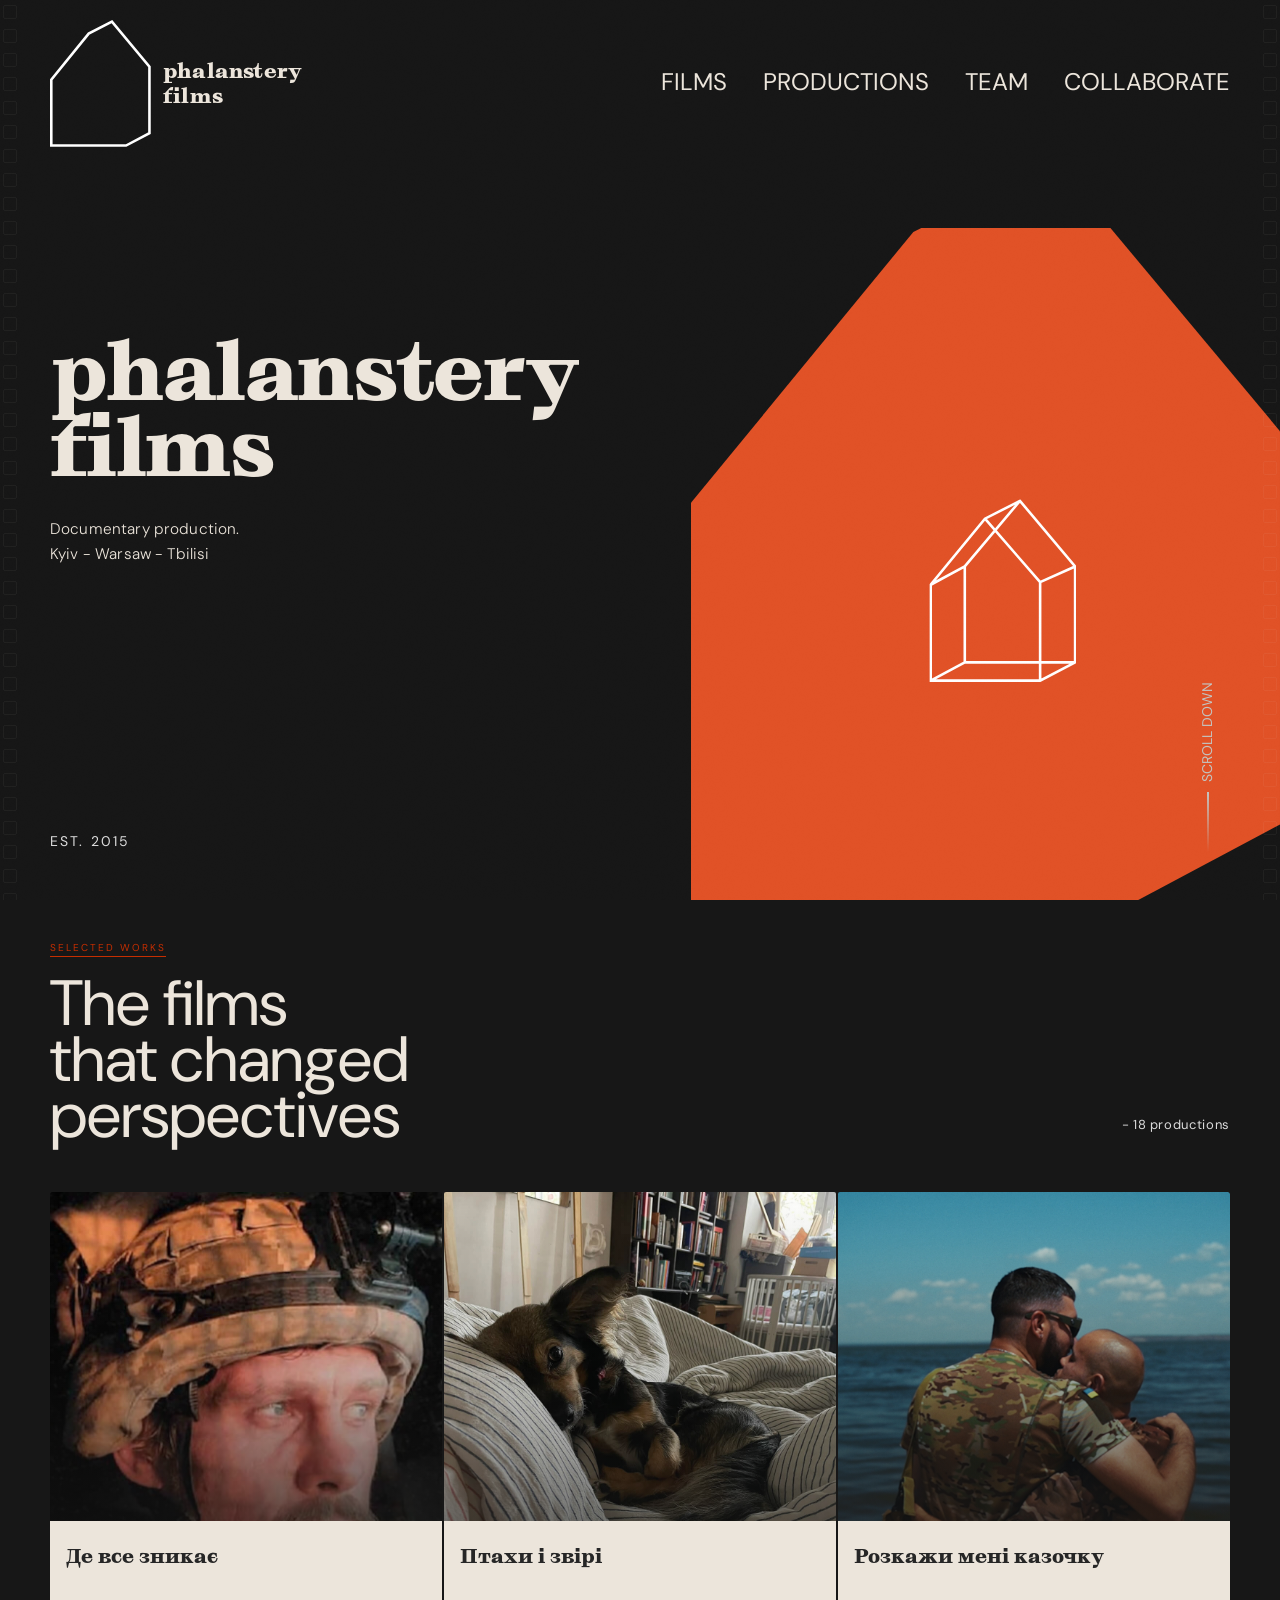
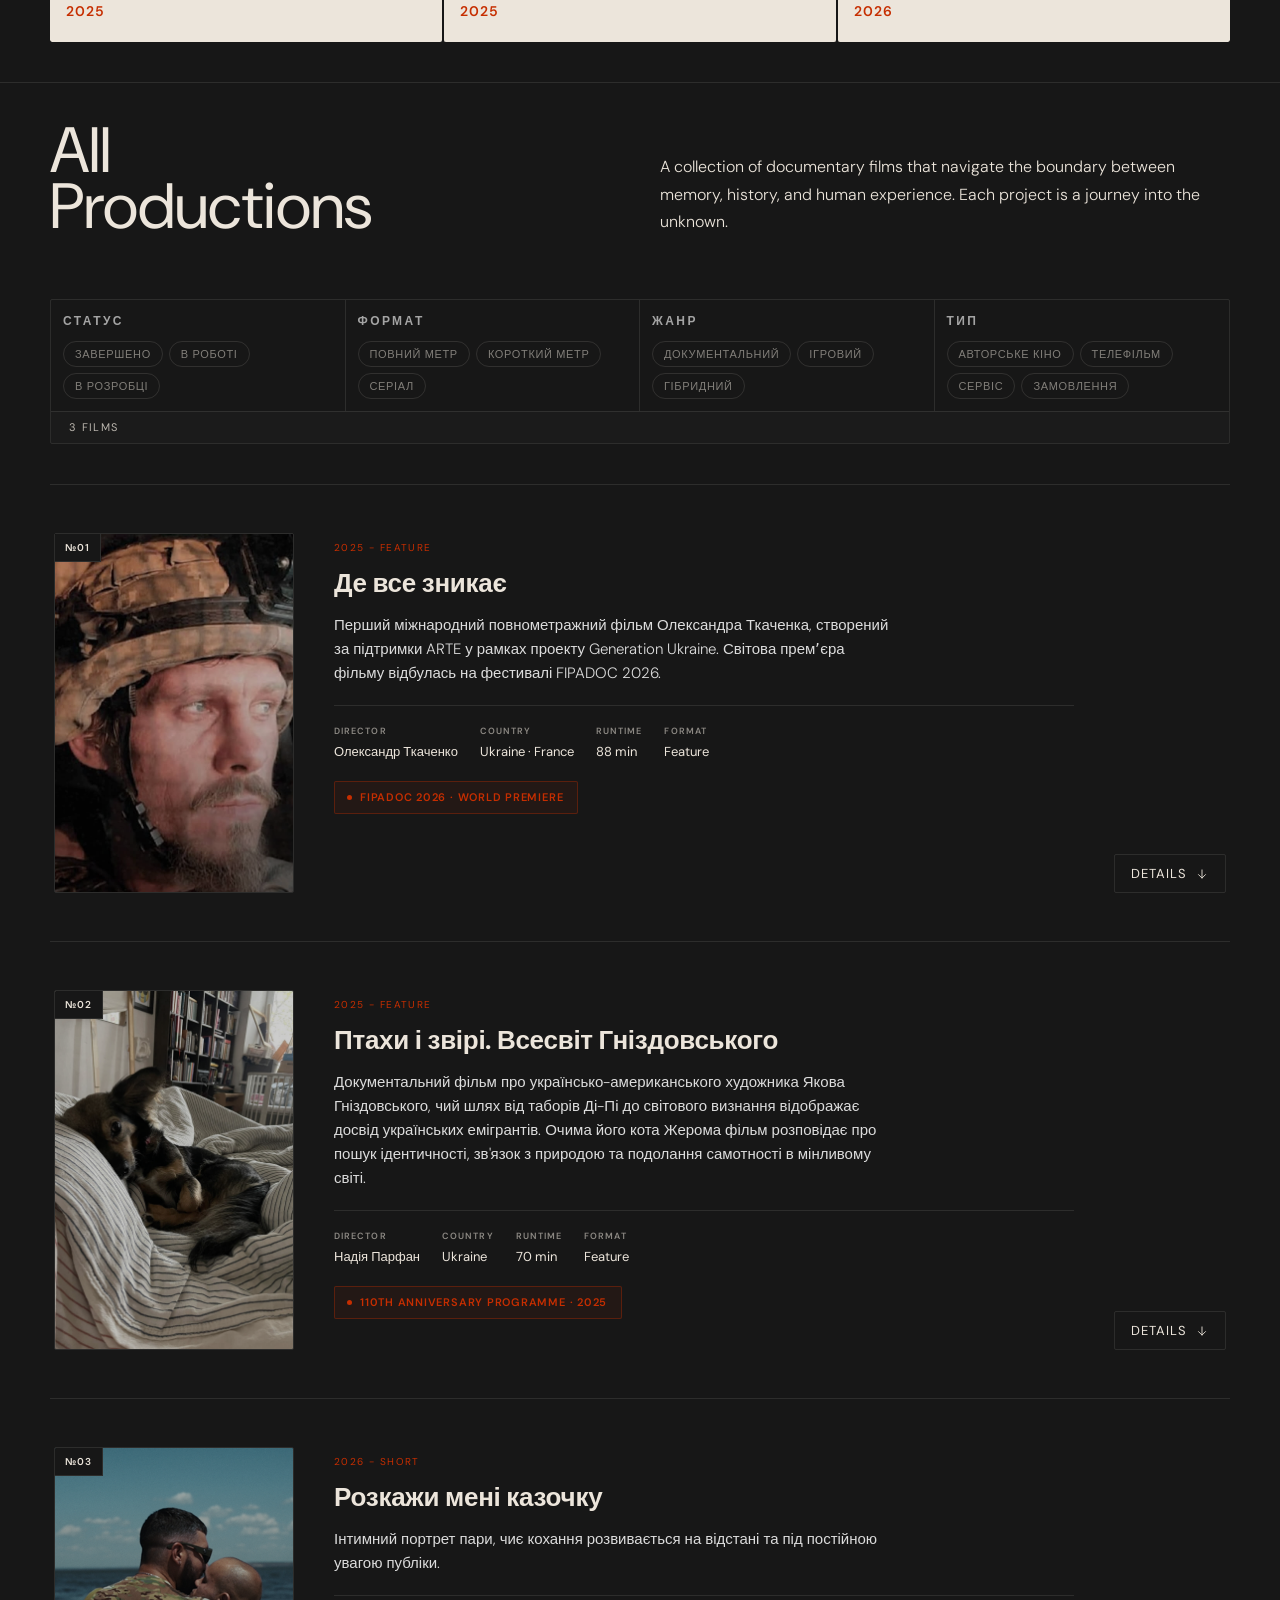
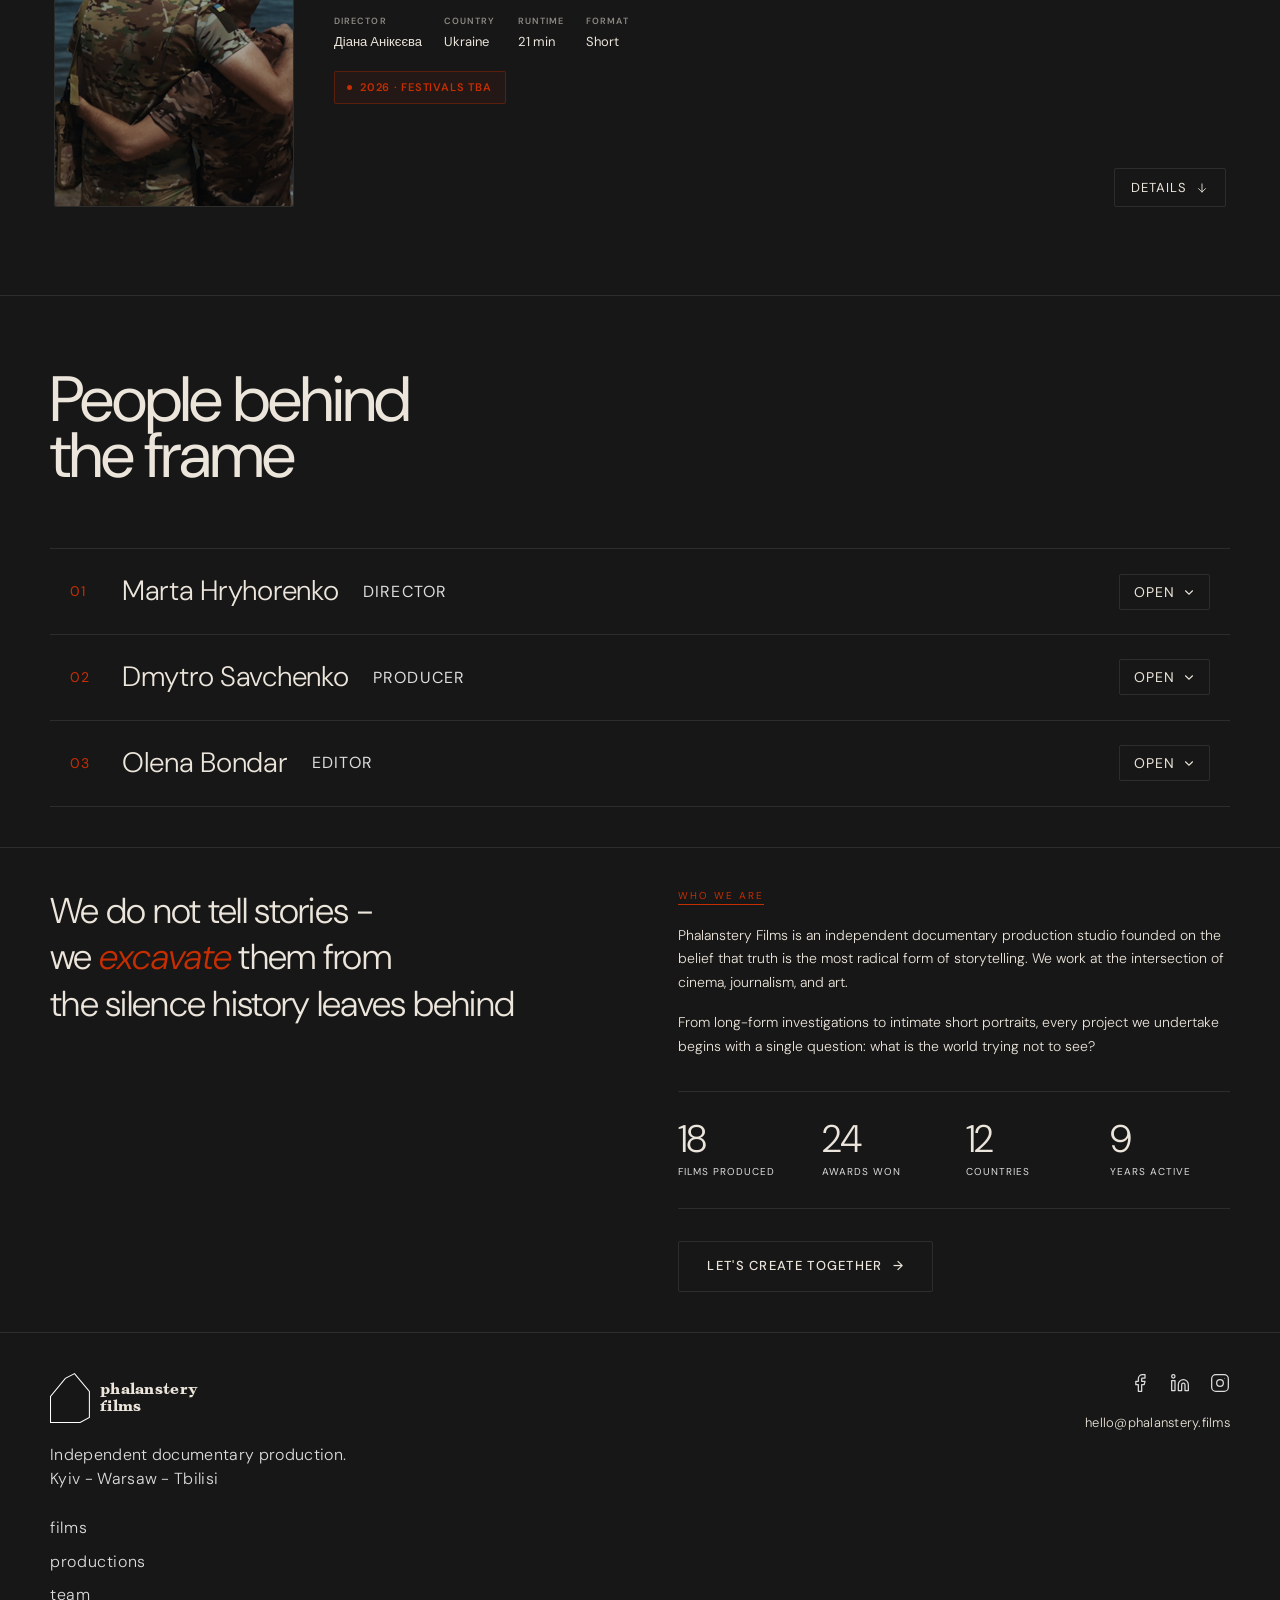
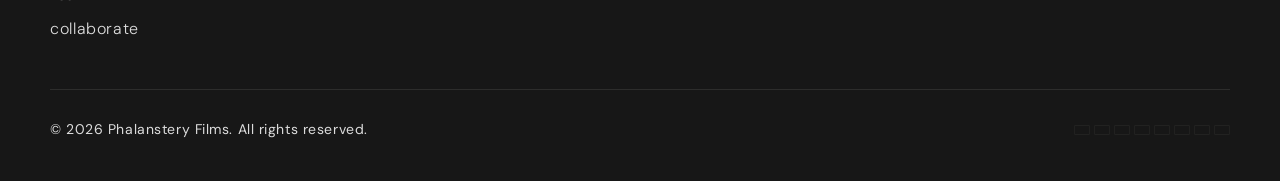
==== commit be628c38: "open-close was added" ====
--- a/index.html
+++ b/index.html
@@ -329,6 +329,8 @@
               </div>
             </div>
           </div>
+          <button class="fstrip-hint fstrip-hint--open" tabindex="-1" aria-hidden="true">Open</button>
+          <button class="fstrip-hint fstrip-hint--close" tabindex="-1" aria-hidden="true">✕ Close</button>
         </article>
 
         <!-- STRIP 2: Птахи і звірі. Всесвіт Гніздовського -->
@@ -398,6 +400,8 @@
               </div>
             </div>
           </div>
+          <button class="fstrip-hint fstrip-hint--open" tabindex="-1" aria-hidden="true">Open</button>
+          <button class="fstrip-hint fstrip-hint--close" tabindex="-1" aria-hidden="true">✕ Close</button>
         </article>
 
         <!-- STRIP 3: Розкажи мені казочку -->
@@ -463,6 +467,8 @@
               </div>
             </div>
           </div>
+          <button class="fstrip-hint fstrip-hint--open" tabindex="-1" aria-hidden="true">Open</button>
+          <button class="fstrip-hint fstrip-hint--close" tabindex="-1" aria-hidden="true">✕ Close</button>
         </article>
 
         <!-- ═══════════════════════════════════════════
@@ -571,6 +577,7 @@
           data-prod-type="auteur">
           <div class="prod-row">
             <div class="prod-image">
+              <span class="prod-index" aria-hidden="true"></span>
               <img
                 src="assets/images/film-image-001.jpg"
                 alt=""
@@ -578,22 +585,22 @@
               />
             </div>
             <div class="prod-info">
-              <div class="prod-year">2025 - FEATURE</div>
+              <div class="prod-eyebrow">
+                <span class="prod-year">2025 - FEATURE</span>
+              </div>
               <h3 class="prod-title">Де все зникає</h3>
               <p class="prod-desc">
                 Перший міжнародний повнометражний фільм Олександра Ткаченка, створений за підтримки ARTE у рамках проекту Generation Ukraine. Світова премʼєра фільму відбулась на фестивалі FIPADOC 2026.
               </p>
-            </div>
-            <div class="prod-rating">
-              <div class="rating-score">9.7</div>
-              <div class="rating-dots">
-                <div class="rating-dot active"></div>
-                <div class="rating-dot active"></div>
-                <div class="rating-dot active"></div>
-                <div class="rating-dot active"></div>
-                <div class="rating-dot"></div>
-              </div>
-              <div class="rating-label">FIPADOC 2026</div>
+              <div class="prod-specs">
+                <div class="prod-spec"><span class="prod-spec-label">Director</span><span class="prod-spec-value">Олександр Ткаченко</span></div>
+                <div class="prod-spec"><span class="prod-spec-label">Country</span><span class="prod-spec-value">Ukraine · France</span></div>
+                <div class="prod-spec"><span class="prod-spec-label">Runtime</span><span class="prod-spec-value">88 min</span></div>
+                <div class="prod-spec"><span class="prod-spec-label">Format</span><span class="prod-spec-value">Feature</span></div>
+              </div>
+              <div class="prod-festival">
+                <span class="prod-festival-mark"></span>FIPADOC 2026 · World Premiere
+              </div>
             </div>
             <button
               class="prod-expand-btn"
@@ -803,6 +810,7 @@
           data-prod-type="auteur">
           <div class="prod-row">
             <div class="prod-image">
+              <span class="prod-index" aria-hidden="true"></span>
               <img
                 src="assets/images/film-image-002.jpg"
                 alt=""
@@ -810,22 +818,22 @@
               />
             </div>
             <div class="prod-info">
-              <div class="prod-year">2025 - FEATURE</div>
+              <div class="prod-eyebrow">
+                <span class="prod-year">2025 - FEATURE</span>
+              </div>
               <h3 class="prod-title">Птахи і звірі. Всесвіт Гніздовського</h3>
               <p class="prod-desc">
                 Документальний фільм про українсько-американського художника Якова Гніздовського, чий шлях від таборів Ді-Пі до світового визнання відображає досвід українських емігрантів. Очима його кота Жерома фільм розповідає про пошук ідентичності, зв'язок з природою та подолання самотності в мінливому світі.
               </p>
-            </div>
-            <div class="prod-rating">
-              <div class="rating-score">9.9</div>
-              <div class="rating-dots">
-                <div class="rating-dot active"></div>
-                <div class="rating-dot active"></div>
-                <div class="rating-dot active"></div>
-                <div class="rating-dot active"></div>
-                <div class="rating-dot active"></div>
-              </div>
-              <div class="rating-label">110th Anniversary</div>
+              <div class="prod-specs">
+                <div class="prod-spec"><span class="prod-spec-label">Director</span><span class="prod-spec-value">Надія Парфан</span></div>
+                <div class="prod-spec"><span class="prod-spec-label">Country</span><span class="prod-spec-value">Ukraine</span></div>
+                <div class="prod-spec"><span class="prod-spec-label">Runtime</span><span class="prod-spec-value">70 min</span></div>
+                <div class="prod-spec"><span class="prod-spec-label">Format</span><span class="prod-spec-value">Feature</span></div>
+              </div>
+              <div class="prod-festival">
+                <span class="prod-festival-mark"></span>110th Anniversary Programme · 2025
+              </div>
             </div>
             <button
               class="prod-expand-btn"
@@ -1026,6 +1034,7 @@
           data-prod-type="auteur">
           <div class="prod-row">
             <div class="prod-image">
+              <span class="prod-index" aria-hidden="true"></span>
               <img
                 src="assets/images/film-image-003.jpg"
                 alt=""
@@ -1033,23 +1042,23 @@
               />
             </div>
             <div class="prod-info">
-              <div class="prod-year">2026 - SHORT</div>
+              <div class="prod-eyebrow">
+                <span class="prod-year">2026 - SHORT</span>
+              </div>
               <h3 class="prod-title">Розкажи мені казочку</h3>
               <p class="prod-desc">
                 Інтимний портрет пари, чиє кохання розвивається на відстані
                 та під постійною увагою публіки.
               </p>
-            </div>
-            <div class="prod-rating">
-              <div class="rating-score">9.1</div>
-              <div class="rating-dots">
-                <div class="rating-dot active"></div>
-                <div class="rating-dot active"></div>
-                <div class="rating-dot active"></div>
-                <div class="rating-dot active"></div>
-                <div class="rating-dot active"></div>
-              </div>
-              <div class="rating-label">2026</div>
+              <div class="prod-specs">
+                <div class="prod-spec"><span class="prod-spec-label">Director</span><span class="prod-spec-value">Діана Анікєєва</span></div>
+                <div class="prod-spec"><span class="prod-spec-label">Country</span><span class="prod-spec-value">Ukraine</span></div>
+                <div class="prod-spec"><span class="prod-spec-label">Runtime</span><span class="prod-spec-value">21 min</span></div>
+                <div class="prod-spec"><span class="prod-spec-label">Format</span><span class="prod-spec-value">Short</span></div>
+              </div>
+              <div class="prod-festival">
+                <span class="prod-festival-mark"></span>2026 · Festivals TBA
+              </div>
             </div>
             <button
               class="prod-expand-btn"
@@ -1226,461 +1235,6 @@
                     </p>
                     <a
                       href="mailto:hello@phalanstery.films?subject=Screener request - Розкажи мені казочку"
-                      class="screener-btn"
-                    >
-                      <svg viewBox="0 0 24 24" fill="none" stroke="currentColor" stroke-width="1.5" width="16" height="16" stroke-linecap="round" stroke-linejoin="round">
-                        <path d="M4 4h16c1.1 0 2 .9 2 2v12c0 1.1-.9 2-2 2H4c-1.1 0-2-.9-2-2V6c0-1.1.9-2 2-2z" />
-                        <polyline points="22,6 12,13 2,6" />
-                      </svg>
-                      Request screener
-                    </a>
-                  </div>
-                </div>
-              </div>
-            </div>
-            <div class="film-footer">
-              <button class="pdp-close" aria-label="Close film detail">
-                Close ✕
-              </button>
-            </div>
-          </div>
-        </div>
-
-        <!-- PRODUCTION 2: Птахи і звірі. Всесвіт Гніздовського -->
-        <div class="production-item hidden-item reveal reveal-delay-4"
-          data-film="ptakhy-i-zviri"
-          data-status="finished"
-          data-format="feature"
-          data-genre="documentary hybrid"
-          data-prod-type="auteur">
-          <div class="prod-row">
-            <div class="prod-image">
-              <img
-                src="assets/images/film-image-002.jpg"
-                alt=""
-                loading="lazy"
-              />
-            </div>
-            <div class="prod-info">
-              <div class="prod-year">2025 - FEATURE</div>
-              <h3 class="prod-title">Птахи і звірі. Всесвіт Гніздовського</h3>
-              <p class="prod-desc">
-                Документальний фільм про українсько-американського художника Якова Гніздовського, чий шлях від таборів Ді-Пі до світового визнання відображає досвід українських емігрантів. Очима його кота Жерома фільм розповідає про пошук ідентичності, зв'язок з природою та подолання самотності в мінливому світі.
-              </p>
-            </div>
-            <div class="prod-rating">
-              <div class="rating-score">7.2</div>
-              <div class="rating-dots">
-                <div class="rating-dot active"></div>
-                <div class="rating-dot active"></div>
-                <div class="rating-dot"></div>
-                <div class="rating-dot"></div>
-                <div class="rating-dot"></div>
-              </div>
-              <div class="rating-label">110th Anniversary</div>
-            </div>
-            <button
-              class="prod-expand-btn"
-              aria-label="Expand film details"
-              aria-expanded="false"
-            >
-              <span class="prod-expand-label">Details</span>
-              <svg
-                class="prod-arrow"
-                viewBox="0 0 24 24"
-                fill="none"
-                stroke="currentColor"
-                stroke-width="1.5"
-                stroke-linecap="round"
-                stroke-linejoin="round"
-              >
-                <line x1="12" y1="5" x2="12" y2="19" />
-                <polyline points="6,13 12,19 18,13" />
-              </svg>
-            </button>
-          </div>
-          <div class="prod-detail-panel" aria-hidden="true">
-            <div class="film-body">
-              <!-- Mobile-only description -->
-              <p class="prod-mobile-desc">Документальний фільм про українсько-американського художника Якова Гніздовського, чий шлях від таборів Ді-Пі до світового визнання відображає досвід українських емігрантів. Очима його кота Жерома фільм розповідає про пошук ідентичності, зв'язок з природою та подолання самотності в мінливому світі.</p>
-              <!-- 01 Film Details -->
-              <div class="film-acc-item film-acc-open">
-                <button class="film-acc-trigger" aria-expanded="true">
-                  <span class="film-acc-label">Film Details</span>
-                  <span class="film-acc-index">01</span>
-                  <svg class="film-acc-arrow" viewBox="0 0 24 24" fill="none" stroke="currentColor" stroke-width="1.5" stroke-linecap="round" stroke-linejoin="round">
-                    <line x1="12" y1="5" x2="12" y2="19" /><polyline points="6,13 12,19 18,13" />
-                  </svg>
-                </button>
-                <div class="film-acc-body">
-                  <div class="film-details-block">
-                    <div class="fdb-specs">
-                      <span class="fdb-spec fdb-spec--stage stage-released">Released</span>
-                      <span class="fdb-spec">70 min</span>
-                      <span class="fdb-spec">Ukraine</span>
-                      <span class="fdb-spec">2025</span>
-                      <span class="fdb-spec">Documentary</span>
-                    </div>
-                    <div class="fdb-credits">
-                      <div class="fdb-credit-row">
-                        <span class="fdb-credit-label">Director</span>
-                        <span class="fdb-credit-value">Надія Парфан</span>
-                      </div>
-                      <div class="fdb-credit-row">
-                        <span class="fdb-credit-label">Producers</span>
-                        <span class="fdb-credit-value">Наталія Мовшович, Настя Канарьова, Маргарита Кулічова, Сергій Недзельський, Альона Голякова</span>
-                      </div>
-                    </div>
-                  </div>
-                </div>
-              </div>
-              <!-- 06 Festivals -->
-              <div class="film-acc-item">
-                <button class="film-acc-trigger" aria-expanded="false">
-                  <span class="film-acc-label">Festivals &amp; Partners</span>
-                  <span class="film-acc-index">02</span>
-                  <svg class="film-acc-arrow" viewBox="0 0 24 24" fill="none" stroke="currentColor" stroke-width="1.5" stroke-linecap="round" stroke-linejoin="round">
-                    <line x1="12" y1="5" x2="12" y2="19" /><polyline points="6,13 12,19 18,13" />
-                  </svg>
-                </button>
-                <div class="film-acc-body">
-                  <ul class="pdp-festivals">
-                    <li>
-                      <span class="pdp-fest-year">2025</span>До 110-ї річниці Якова Гніздовського
-                    </li>
-                  </ul>
-                </div>
-              </div>
-              <!-- 03 Synopsis -->
-              <div class="film-acc-item">
-                <button class="film-acc-trigger" aria-expanded="false">
-                  <span class="film-acc-label">Synopsis</span>
-                  <span class="film-acc-index">03</span>
-                  <svg class="film-acc-arrow" viewBox="0 0 24 24" fill="none" stroke="currentColor" stroke-width="1.5" stroke-linecap="round" stroke-linejoin="round">
-                    <line x1="12" y1="5" x2="12" y2="19" /><polyline points="6,13 12,19 18,13" />
-                  </svg>
-                </button>
-                <div class="film-acc-body">
-                  Через гравюру, живопис і дизайн він створив впізнаваний всесвіт тварин, рослин
-                  <p class="pdp-body">
-                    та вишуканих форм. Його біографія - це подорож крізь табори Ді-Пі, злиденні роки
-                    в Америці та пізнє визнання, яка резонує з досвідом мільйонів вимушених мігрантів.
-                    Але в цьому фільмі її розповідає не сам художник, а той, хто розділив з ним роки
-                    самотності та творчості - кіт Жером.
-                  </p>
-                  <p class="pdp-body">
-                    Мокументальний герой, що пережив дев'ять життів, повертається в Україну до
-                    110-ї річниці Гніздовського, аби розплутати таємниці його спадщини. Разом із
-                    кураторами, дослідниками, науковцями та школярами він подорожує від Пилипчого
-                    на Тернопільщині до Нью-Йорка, складаючи фрагменти життя художника в цілісну картину.
-                  </p>
-                </div>
-              </div>
-              <!-- 04 Film Stills -->
-              <div class="film-acc-item">
-                <button class="film-acc-trigger" aria-expanded="false">
-                  <span class="film-acc-label">Film Stills</span>
-                  <span class="film-acc-index">04</span>
-                  <svg class="film-acc-arrow" viewBox="0 0 24 24" fill="none" stroke="currentColor" stroke-width="1.5" stroke-linecap="round" stroke-linejoin="round">
-                    <line x1="12" y1="5" x2="12" y2="19" /><polyline points="6,13 12,19 18,13" />
-                  </svg>
-                </button>
-                <div class="film-acc-body">
-                  <!-- STILLS: замінити src на реальні фотографії коли будуть готові -->
-                  <!-- STILLS: замінити film-still--placeholder на реальні фото:
-                       видали клас film-still--placeholder і додай <img src="..." alt="..." loading="lazy" /> -->
-                  <div class="film-stills-slider" data-index="0">
-                    <div class="fss-track">
-                      <div class="film-still film-still--placeholder"><span>Still 01</span></div>
-                      <div class="film-still film-still--placeholder"><span>Still 02</span></div>
-                      <div class="film-still film-still--placeholder"><span>Still 03</span></div>
-                      <div class="film-still film-still--placeholder"><span>Still 04</span></div>
-                      <div class="film-still film-still--placeholder"><span>Still 05</span></div>
-                      <div class="film-still film-still--placeholder"><span>Still 06</span></div>
-                    </div>
-                    <button class="fss-btn fss-prev" aria-label="Previous still">
-                      <svg viewBox="0 0 24 24" fill="none" stroke="currentColor" stroke-width="1.2" stroke-linecap="round" stroke-linejoin="round"><polyline points="15,18 9,12 15,6"/></svg>
-                    </button>
-                    <button class="fss-btn fss-next" aria-label="Next still">
-                      <svg viewBox="0 0 24 24" fill="none" stroke="currentColor" stroke-width="1.2" stroke-linecap="round" stroke-linejoin="round"><polyline points="9,18 15,12 9,6"/></svg>
-                    </button>
-                    <div class="fss-meta">
-                      <div class="fss-dots"></div>
-                      <div class="fss-counter">
-                        <span class="fss-current">01</span>
-                        <span class="fss-sep">-</span>
-                        <span class="fss-total">06</span>
-                      </div>
-                    </div>
-                  </div>
-                </div>
-              </div>
-              <!-- 05 Trailer -->
-              <div class="film-acc-item">
-                <button class="film-acc-trigger" aria-expanded="false">
-                  <span class="film-acc-label">Trailer</span>
-                  <span class="film-acc-index">05</span>
-                  <svg class="film-acc-arrow" viewBox="0 0 24 24" fill="none" stroke="currentColor" stroke-width="1.5" stroke-linecap="round" stroke-linejoin="round">
-                    <line x1="12" y1="5" x2="12" y2="19" /><polyline points="6,13 12,19 18,13" />
-                  </svg>
-                </button>
-                <div class="film-acc-body">
-                  <div class="film-trailer-wrap">
-                    <div class="film-trailer-placeholder">
-                      <svg viewBox="0 0 64 64" fill="none" stroke="currentColor" stroke-width="1">
-                        <circle cx="32" cy="32" r="30" />
-                        <polygon points="26,20 26,44 46,32" fill="currentColor" stroke="none" opacity="0.6" />
-                      </svg>
-                      <span>Trailer available on request</span>
-                    </div>
-                  </div>
-                </div>
-              </div>
-              <!-- 02 Screener -->
-              <div class="film-acc-item">
-                <button class="film-acc-trigger" aria-expanded="false">
-                  <span class="film-acc-label">Request a Screener</span>
-                  <span class="film-acc-index" data-next="true"></span>
-                  <svg class="film-acc-arrow" viewBox="0 0 24 24" fill="none" stroke="currentColor" stroke-width="1.5" stroke-linecap="round" stroke-linejoin="round">
-                    <line x1="12" y1="5" x2="12" y2="19" /><polyline points="6,13 12,19 18,13" />
-                  </svg>
-                </button>
-                <div class="film-acc-body">
-                  <div class="screener-section">
-                    <p class="screener-note">
-                      Фестивальні програмери, дистриб'ютори та преса можуть
-                      запросити скринер за посиланням нижче.
-                    </p>
-                    <a
-                      href="mailto:hello@phalanstery.films?subject=Screener request - Птахи і звірі"
-                      class="screener-btn"
-                    >
-                      <svg viewBox="0 0 24 24" fill="none" stroke="currentColor" stroke-width="1.5" width="16" height="16" stroke-linecap="round" stroke-linejoin="round">
-                        <path d="M4 4h16c1.1 0 2 .9 2 2v12c0 1.1-.9 2-2 2H4c-1.1 0-2-.9-2-2V6c0-1.1.9-2 2-2z" />
-                        <polyline points="22,6 12,13 2,6" />
-                      </svg>
-                      Request screener
-                    </a>
-                  </div>
-                </div>
-              </div>
-            </div>
-            <div class="film-footer">
-              <button class="pdp-close" aria-label="Close film detail">
-                Close ✕
-              </button>
-            </div>
-          </div>
-        </div>
-
-        <!-- PRODUCTION 2: Птахи і звірі. Всесвіт Гніздовського -->
-        <div class="production-item hidden-item reveal reveal-delay-5"
-          data-film="ptakhy-i-zviri"
-          data-status="finished"
-          data-format="feature"
-          data-genre="documentary hybrid"
-          data-prod-type="auteur">
-          <div class="prod-row">
-            <div class="prod-image">
-              <img
-                src="assets/images/film-image-002.jpg"
-                alt=""
-                loading="lazy"
-              />
-            </div>
-            <div class="prod-info">
-              <div class="prod-year">2025 - FEATURE</div>
-              <h3 class="prod-title">Птахи і звірі. Всесвіт Гніздовського</h3>
-              <p class="prod-desc">
-                Документальний фільм про українсько-американського художника Якова Гніздовського, чий шлях від таборів Ді-Пі до світового визнання відображає досвід українських емігрантів. Очима його кота Жерома фільм розповідає про пошук ідентичності, зв'язок з природою та подолання самотності в мінливому світі.
-              </p>
-            </div>
-            <div class="prod-rating">
-              <div class="rating-score">9.9</div>
-              <div class="rating-dots">
-                <div class="rating-dot active"></div>
-                <div class="rating-dot active"></div>
-                <div class="rating-dot active"></div>
-                <div class="rating-dot active"></div>
-                <div class="rating-dot active"></div>
-                <div class="rating-dot active"></div>
-              </div>
-              <div class="rating-label">110th Anniversary</div>
-            </div>
-            <button
-              class="prod-expand-btn"
-              aria-label="Expand film details"
-              aria-expanded="false"
-            >
-              <span class="prod-expand-label">Details</span>
-              <svg
-                class="prod-arrow"
-                viewBox="0 0 24 24"
-                fill="none"
-                stroke="currentColor"
-                stroke-width="1.5"
-                stroke-linecap="round"
-                stroke-linejoin="round"
-              >
-                <line x1="12" y1="5" x2="12" y2="19" />
-                <polyline points="6,13 12,19 18,13" />
-              </svg>
-            </button>
-          </div>
-          <div class="prod-detail-panel" aria-hidden="true">
-            <div class="film-body">
-              <!-- Mobile-only description -->
-              <p class="prod-mobile-desc">Документальний фільм про українсько-американського художника Якова Гніздовського, чий шлях від таборів Ді-Пі до світового визнання відображає досвід українських емігрантів. Очима його кота Жерома фільм розповідає про пошук ідентичності, зв'язок з природою та подолання самотності в мінливому світі.</p>
-              <!-- 01 Film Details -->
-              <div class="film-acc-item film-acc-open">
-                <button class="film-acc-trigger" aria-expanded="true">
-                  <span class="film-acc-label">Film Details</span>
-                  <span class="film-acc-index">01</span>
-                  <svg class="film-acc-arrow" viewBox="0 0 24 24" fill="none" stroke="currentColor" stroke-width="1.5" stroke-linecap="round" stroke-linejoin="round">
-                    <line x1="12" y1="5" x2="12" y2="19" /><polyline points="6,13 12,19 18,13" />
-                  </svg>
-                </button>
-                <div class="film-acc-body">
-                  <div class="film-details-block">
-                    <div class="fdb-specs">
-                      <span class="fdb-spec fdb-spec--stage stage-released">Released</span>
-                      <span class="fdb-spec">70 min</span>
-                      <span class="fdb-spec">Ukraine</span>
-                      <span class="fdb-spec">2025</span>
-                      <span class="fdb-spec">Documentary</span>
-                    </div>
-                    <div class="fdb-credits">
-                      <div class="fdb-credit-row">
-                        <span class="fdb-credit-label">Director</span>
-                        <span class="fdb-credit-value">Надія Парфан</span>
-                      </div>
-                      <div class="fdb-credit-row">
-                        <span class="fdb-credit-label">Producers</span>
-                        <span class="fdb-credit-value">Наталія Мовшович, Настя Канарьова, Маргарита Кулічова, Сергій Недзельський, Альона Голякова</span>
-                      </div>
-                    </div>
-                  </div>
-                </div>
-              </div>
-              <!-- 06 Festivals -->
-              <div class="film-acc-item">
-                <button class="film-acc-trigger" aria-expanded="false">
-                  <span class="film-acc-label">Festivals &amp; Partners</span>
-                  <span class="film-acc-index">02</span>
-                  <svg class="film-acc-arrow" viewBox="0 0 24 24" fill="none" stroke="currentColor" stroke-width="1.5" stroke-linecap="round" stroke-linejoin="round">
-                    <line x1="12" y1="5" x2="12" y2="19" /><polyline points="6,13 12,19 18,13" />
-                  </svg>
-                </button>
-                <div class="film-acc-body">
-                  <ul class="pdp-festivals">
-                    <li>
-                      <span class="pdp-fest-year">2025</span>До 110-ї річниці Якова Гніздовського
-                    </li>
-                  </ul>
-                </div>
-              </div>
-              <!-- 03 Synopsis -->
-              <div class="film-acc-item">
-                <button class="film-acc-trigger" aria-expanded="false">
-                  <span class="film-acc-label">Synopsis</span>
-                  <span class="film-acc-index">03</span>
-                  <svg class="film-acc-arrow" viewBox="0 0 24 24" fill="none" stroke="currentColor" stroke-width="1.5" stroke-linecap="round" stroke-linejoin="round">
-                    <line x1="12" y1="5" x2="12" y2="19" /><polyline points="6,13 12,19 18,13" />
-                  </svg>
-                </button>
-                <div class="film-acc-body">
-                  <p class="pdp-body">
-                    Через гравюру, живопис і дизайн він створив впізнаваний всесвіт тварин, рослин
-                    та вишуканих форм. Його біографія - це подорож крізь табори Ді-Пі, злиденні роки
-                    в Америці та пізнє визнання, яка резонує з досвідом мільйонів вимушених мігрантів.
-                    Але в цьому фільмі її розповідає не сам художник, а той, хто розділив з ним роки
-                    самотності та творчості - кіт Жером.
-                  </p>
-                  <p class="pdp-body">
-                    Мокументальний герой, що пережив дев'ять життів, повертається в Україну до
-                    110-ї річниці Гніздовського, аби розплутати таємниці його спадщини. Разом із
-                    кураторами, дослідниками, науковцями та школярами він подорожує від Пилипчого
-                    на Тернопільщині до Нью-Йорка, складаючи фрагменти життя художника в цілісну картину.
-                  </p>
-                </div>
-              </div>
-              <!-- 04 Film Stills -->
-              <div class="film-acc-item">
-                <button class="film-acc-trigger" aria-expanded="false">
-                  <span class="film-acc-label">Film Stills</span>
-                  <span class="film-acc-index">04</span>
-                  <svg class="film-acc-arrow" viewBox="0 0 24 24" fill="none" stroke="currentColor" stroke-width="1.5" stroke-linecap="round" stroke-linejoin="round">
-                    <line x1="12" y1="5" x2="12" y2="19" /><polyline points="6,13 12,19 18,13" />
-                  </svg>
-                </button>
-                <div class="film-acc-body">
-                  <!-- STILLS: замінити src на реальні фотографії коли будуть готові -->
-                  <!-- STILLS: замінити film-still--placeholder на реальні фото:
-                       видали клас film-still--placeholder і додай <img src="..." alt="..." loading="lazy" /> -->
-                  <div class="film-stills-slider" data-index="0">
-                    <div class="fss-track">
-                      <div class="film-still film-still--placeholder"><span>Still 01</span></div>
-                      <div class="film-still film-still--placeholder"><span>Still 02</span></div>
-                      <div class="film-still film-still--placeholder"><span>Still 03</span></div>
-                      <div class="film-still film-still--placeholder"><span>Still 04</span></div>
-                      <div class="film-still film-still--placeholder"><span>Still 05</span></div>
-                      <div class="film-still film-still--placeholder"><span>Still 06</span></div>
-                    </div>
-                    <button class="fss-btn fss-prev" aria-label="Previous still">
-                      <svg viewBox="0 0 24 24" fill="none" stroke="currentColor" stroke-width="1.2" stroke-linecap="round" stroke-linejoin="round"><polyline points="15,18 9,12 15,6"/></svg>
-                    </button>
-                    <button class="fss-btn fss-next" aria-label="Next still">
-                      <svg viewBox="0 0 24 24" fill="none" stroke="currentColor" stroke-width="1.2" stroke-linecap="round" stroke-linejoin="round"><polyline points="9,18 15,12 9,6"/></svg>
-                    </button>
-                    <div class="fss-meta">
-                      <div class="fss-dots"></div>
-                      <div class="fss-counter">
-                        <span class="fss-current">01</span>
-                        <span class="fss-sep">-</span>
-                        <span class="fss-total">06</span>
-                      </div>
-                    </div>
-                  </div>
-                </div>
-              </div>
-              <!-- 05 Trailer -->
-              <div class="film-acc-item">
-                <button class="film-acc-trigger" aria-expanded="false">
-                  <span class="film-acc-label">Trailer</span>
-                  <span class="film-acc-index">05</span>
-                  <svg class="film-acc-arrow" viewBox="0 0 24 24" fill="none" stroke="currentColor" stroke-width="1.5" stroke-linecap="round" stroke-linejoin="round">
-                    <line x1="12" y1="5" x2="12" y2="19" /><polyline points="6,13 12,19 18,13" />
-                  </svg>
-                </button>
-                <div class="film-acc-body">
-                  <div class="film-trailer-wrap">
-                    <div class="film-trailer-placeholder">
-                      <svg viewBox="0 0 64 64" fill="none" stroke="currentColor" stroke-width="1">
-                        <circle cx="32" cy="32" r="30" />
-                        <polygon points="26,20 26,44 46,32" fill="currentColor" stroke="none" opacity="0.6" />
-                      </svg>
-                      <span>Trailer available on request</span>
-                    </div>
-                  </div>
-                </div>
-              </div>
-              <!-- 02 Screener -->
-              <div class="film-acc-item">
-                <button class="film-acc-trigger" aria-expanded="false">
-                  <span class="film-acc-label">Request a Screener</span>
-                  <span class="film-acc-index" data-next="true"></span>
-                  <svg class="film-acc-arrow" viewBox="0 0 24 24" fill="none" stroke="currentColor" stroke-width="1.5" stroke-linecap="round" stroke-linejoin="round">
-                    <line x1="12" y1="5" x2="12" y2="19" /><polyline points="6,13 12,19 18,13" />
-                  </svg>
-                </button>
-                <div class="film-acc-body">
-                  <div class="screener-section">
-                    <p class="screener-note">
-                      Фестивальні програмери, дистриб'ютори та преса можуть
-                      запросити скринер за посиланням нижче.
-                    </p>
-                    <a
-                      href="mailto:hello@phalanstery.films?subject=Screener request - Птахи і звірі"
                       class="screener-btn"
                     >
                       <svg viewBox="0 0 24 24" fill="none" stroke="currentColor" stroke-width="1.5" width="16" height="16" stroke-linecap="round" stroke-linejoin="round">
--- a/assets/css/style.css
+++ b/assets/css/style.css
@@ -711,14 +711,15 @@
   pointer-events: none;
 }
 .fstrip-idle-title {
-  font-family: var(--font-body);
-  font-size: 17px;
+  font-family: var(--font-display);
+  font-size: 19px;
   font-weight: 700;
   color: var(--text);
   min-height: 55px;
 }
 .fstrip-year {
   font-size: 14px;
+  font-weight: 600;
   color: var(--accent);
   letter-spacing: 0.08em;
 }
@@ -928,6 +929,66 @@
   color: var(--text-light);
 }
 
+/* ─── Film card hint badges (UX affordance, decorative) ─── */
+.fstrip-hint {
+  position: absolute;
+  z-index: 5;
+  display: flex;
+  align-items: center;
+  justify-content: center;
+  border-radius: 50%;
+  background: rgba(198, 46, 0, 0.1);
+  border: 1px solid rgba(255, 255, 255, 0.12);
+  backdrop-filter: blur(7px);
+  -webkit-backdrop-filter: blur(7px);
+  color: var(--linen-white);
+  font-family: var(--font-body);
+  font-size: 11px;
+  font-weight: 500;
+  letter-spacing: 0.1em;
+  text-transform: uppercase;
+  pointer-events: none;
+  opacity: 0;
+}
+
+/* "Open" — fades in only on hover of a closed card */
+.fstrip-hint--open {
+  top: 50%;
+  left: 50%;
+  width: 68px;
+  height: 68px;
+  transform: translate(-50%, -50%) scale(0.8);
+  transition:
+    opacity 0.35s ease,
+    transform 0.35s ease;
+}
+.film-strip:hover:not(.strip-active) .fstrip-hint--open {
+  opacity: 1;
+  transform: translate(-50%, -50%) scale(1);
+}
+
+/* "Close" — appears periodically, top-right, while the strip is open */
+.fstrip-hint--close {
+  top: 18px;
+  right: 18px;
+  width: 56px;
+  height: 56px;
+  transform: scale(0.8);
+  transition:
+    opacity 0.7s ease,
+    transform 0.7s ease;
+}
+.film-strip.strip-active .fstrip-hint--close.is-visible {
+  opacity: 1;
+  transform: scale(1);
+}
+
+/* Hover hint is meaningless without a hover device — keep touch clean */
+@media (hover: none), (max-width: 768px) {
+  .fstrip-hint--open {
+    display: none;
+  }
+}
 /* ─── PRODUCTIONS ─── */
 #productions {
   padding: var(--section-gap) var(--page-pad);
@@ -958,10 +1019,12 @@
   display: flex;
   flex-direction: column;
   gap: 0;
+  counter-reset: prodindex;
 }
 .production-item {
   border-top: 1px solid var(--border);
   transition: border-color 0.3s ease;
+  counter-increment: prodindex;
 }
 .production-item:last-child {
   border-bottom: 1px solid var(--border);
@@ -981,23 +1044,33 @@
     transform: none;
   }
 }
+
+/* ═══════════════════════════════════════════════
+   EDITORIAL CARD — festival catalogue style
+   (Berlinale / Cannes programme listing)
+   ═══════════════════════════════════════════════ */
 .prod-row {
   display: grid;
-  grid-template-columns: 200px 1fr auto auto;
-  gap: 24px;
-  align-items: center;
-  padding: 24px 20px;
+  grid-template-columns: 240px 1fr auto;
+  gap: 40px;
+  align-items: start;
+  padding: 48px 4px;
   cursor: pointer;
   transition: background 0.2s ease;
 }
 .prod-row:hover {
   background: rgba(236, 229, 219, 0.02);
 }
+
+/* ── Poster ── */
 .prod-image {
-  height: 130px;
+  position: relative;
+  width: 240px;
+  aspect-ratio: 2 / 3;
   overflow: hidden;
   border-radius: 2px;
   flex-shrink: 0;
+  border: 1px solid var(--border);
 }
 .prod-image img {
   width: 100%;
@@ -1010,69 +1083,121 @@
 }
 .prod-row:hover .prod-image img {
   filter: saturate(0.9) brightness(0.9);
-  transform: scale(1.05);
-}
+  transform: scale(1.04);
+}
+.prod-index {
+  position: absolute;
+  top: 0;
+  left: 0;
+  z-index: 2;
+  display: inline-flex;
+  align-items: center;
+  padding: 6px 10px 5px;
+  background: var(--bg);
+  border-right: 1px solid var(--border);
+  border-bottom: 1px solid var(--border);
+  font-family: var(--font-body);
+  font-size: 10px;
+  font-weight: 600;
+  letter-spacing: 0.1em;
+  color: var(--text-dim);
+}
+.prod-index::before {
+  content: "\2116 " counter(prodindex, decimal-leading-zero);
+}
+
+/* ── Info column ── */
 .prod-info {
   min-width: 0;
+  display: flex;
+  flex-direction: column;
+}
+.prod-eyebrow {
+  margin-bottom: 10px;
 }
 .prod-year {
   font-family: var(--font-body);
   font-size: 10px;
+  letter-spacing: 0.14em;
+  text-transform: uppercase;
+  color: var(--accent);
+}
+.prod-title {
+  font-family: var(--font-body);
+  font-size: 26px;
+  font-weight: 700;
+  color: var(--text-light);
+  letter-spacing: -0.01em;
+  line-height: 1.15;
+  margin-bottom: 14px;
+}
+.prod-desc {
+  font-family: var(--font-body);
+  font-size: 15px;
+  font-weight: 300;
+  color: var(--text-muted);
+  line-height: 1.6;
+  max-width: 56ch;
+}
+
+/* ── Compact spec strip (Director / Country / Runtime / Format) ── */
+.prod-specs {
+  display: flex;
+  flex-wrap: wrap;
+  gap: 22px;
+  margin-top: 20px;
+  padding-top: 18px;
+  border-top: 1px solid var(--border);
+}
+.prod-spec {
+  display: flex;
+  flex-direction: column;
+  gap: 4px;
+}
+.prod-spec-label {
+  font-family: var(--font-body);
+  font-size: 9px;
+  font-weight: 600;
   letter-spacing: 0.12em;
   text-transform: uppercase;
+  color: var(--text-dim);
+  opacity: 0.55;
+}
+.prod-spec-value {
+  font-family: var(--font-body);
+  font-size: 13px;
+  font-weight: 400;
+  color: var(--text-light);
+  white-space: nowrap;
+}
+
+/* ── Festival / premiere accent ── */
+.prod-festival {
+  display: inline-flex;
+  align-items: center;
+  gap: 8px;
+  margin-top: 18px;
+  padding: 7px 14px 7px 12px;
+  width: fit-content;
+  border: 1px solid rgba(198, 46, 0, 0.35);
+  border-radius: 2px;
+  background: rgba(198, 46, 0, 0.07);
+  font-family: var(--font-body);
+  font-size: 11px;
+  font-weight: 600;
+  letter-spacing: 0.07em;
+  text-transform: uppercase;
   color: var(--accent);
-  margin-bottom: 4px;
-}
-.prod-title {
-  font-family: var(--font-body);
-  font-size: 16px;
-  font-weight: 700;
-  color: var(--text-light);
-  letter-spacing: -0.01em;
-  margin-bottom: 6px;
-}
-.prod-desc {
-  font-family: var(--font-body);
-  font-size: 16px;
-  font-weight: 300;
-  color: var(--text-muted);
-  line-height: 1.5;
-}
-.prod-rating {
-  display: flex;
-  flex-direction: column;
-  align-items: center;
-  gap: 5px;
-  min-width: 60px;
-}
-.rating-score {
-  font-family: var(--font-body);
-  font-size: 20px;
-  font-weight: 300;
-  color: var(--text-light);
-  letter-spacing: -0.02em;
-}
-.rating-dots {
-  display: flex;
-  gap: 3px;
-}
-.rating-dot {
+}
+.prod-festival-mark {
   width: 5px;
   height: 5px;
   border-radius: 50%;
-  background: var(--text-muted);
-  border: 1px solid var(--text-muted);
-}
-.rating-dot.active {
   background: var(--accent);
-  border-color: var(--accent);
-}
-.rating-label {
-  font-size: 9px;
-  letter-spacing: 0.08em;
-  color: var(--text-muted);
-  text-transform: uppercase;
-}
+  flex-shrink: 0;
+}
+
+/* ── Details button ── */
 .prod-expand-btn {
   display: flex;
   align-items: center;
@@ -1081,12 +1206,13 @@
   border: 1px solid var(--border);
   color: var(--text-dim);
   cursor: pointer;
-  padding: 8px 14px;
-  font-family: var(--font-body);
-  font-size: 14px;
+  padding: 10px 16px;
+  font-family: var(--font-body);
+  font-size: 13px;
   letter-spacing: 0.08em;
   text-transform: uppercase;
   border-radius: 2px;
+  align-self: end;
   transition:
     border-color 0.2s ease,
     color 0.2s ease;
@@ -2941,8 +3067,11 @@
     display: none;
   }
 
-  /* Hide rating on mobile */
-  .prod-rating {
+  /* Editorial card additions (index tag, spec strip, festival badge)
+     are desktop-only — mobile keeps the full-poster overlay clean */
+  .prod-index,
+  .prod-specs,
+  .prod-festival {
     display: none;
   }
 
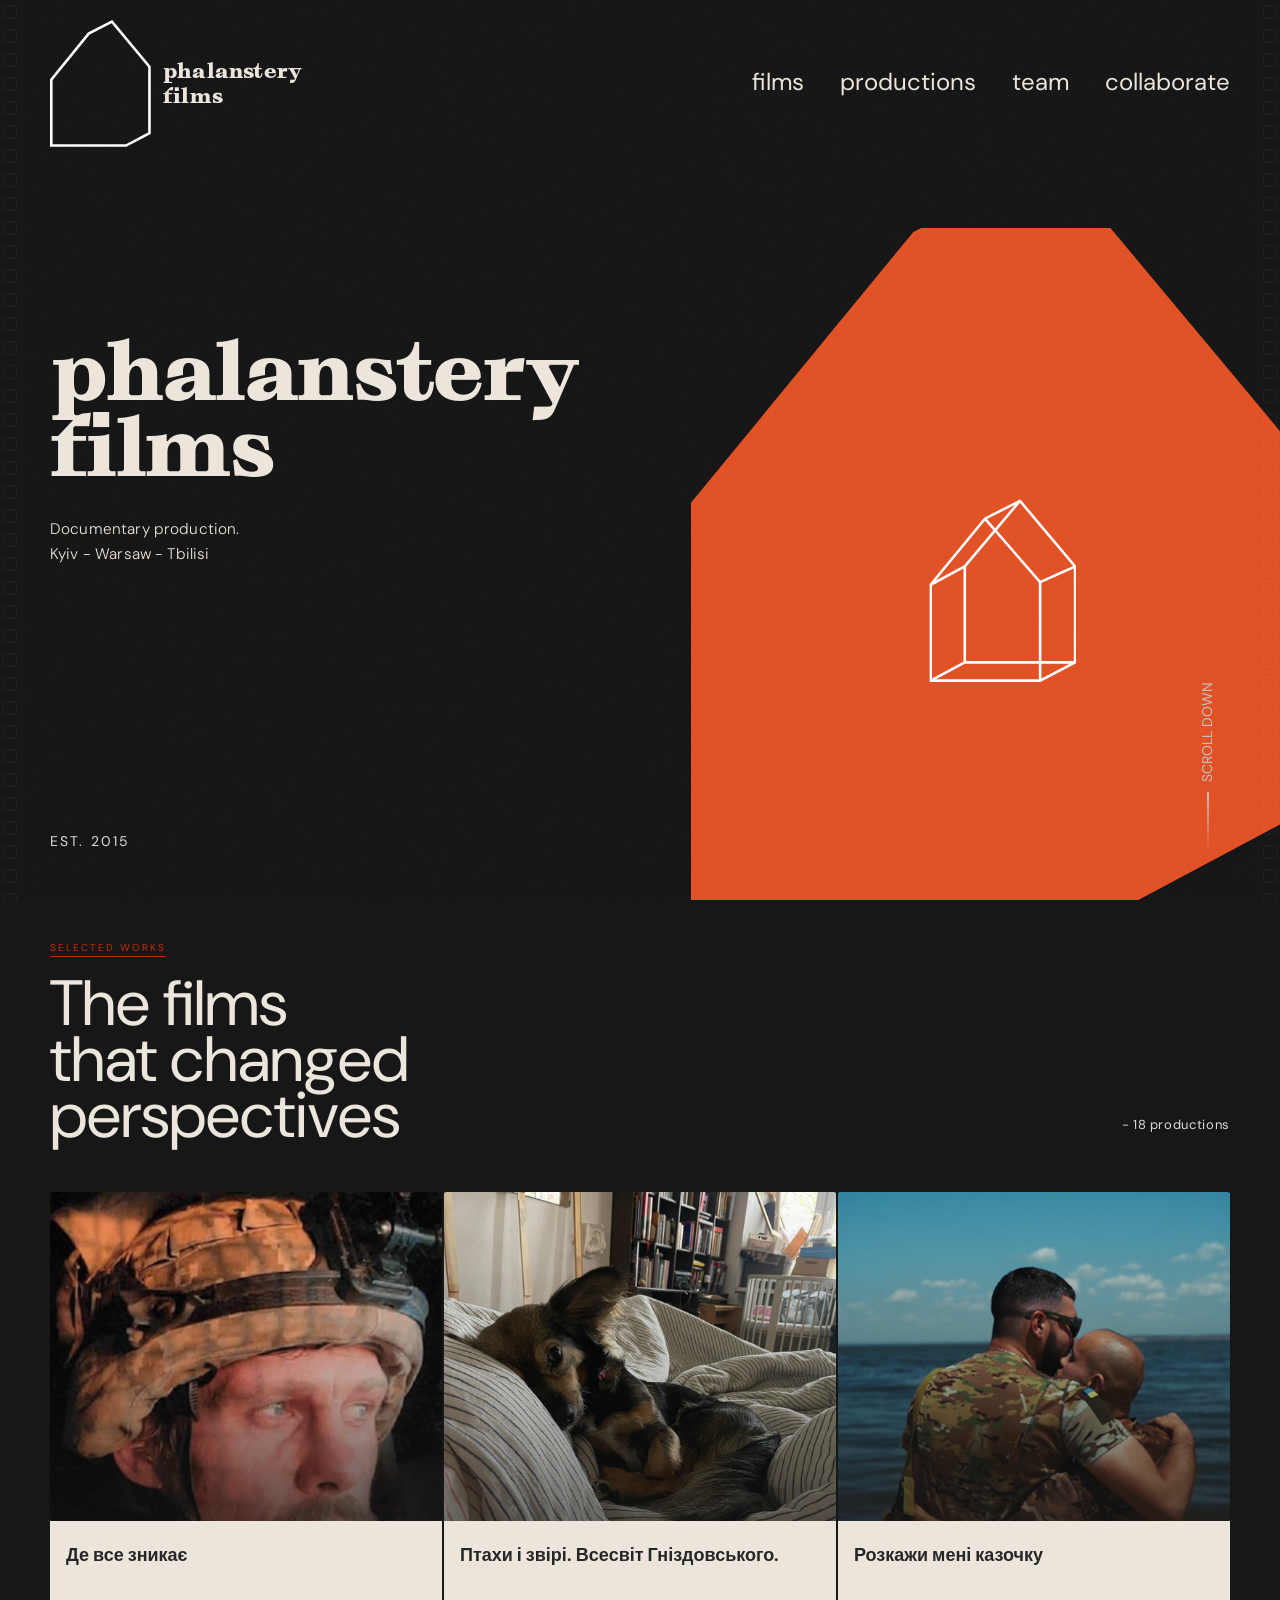
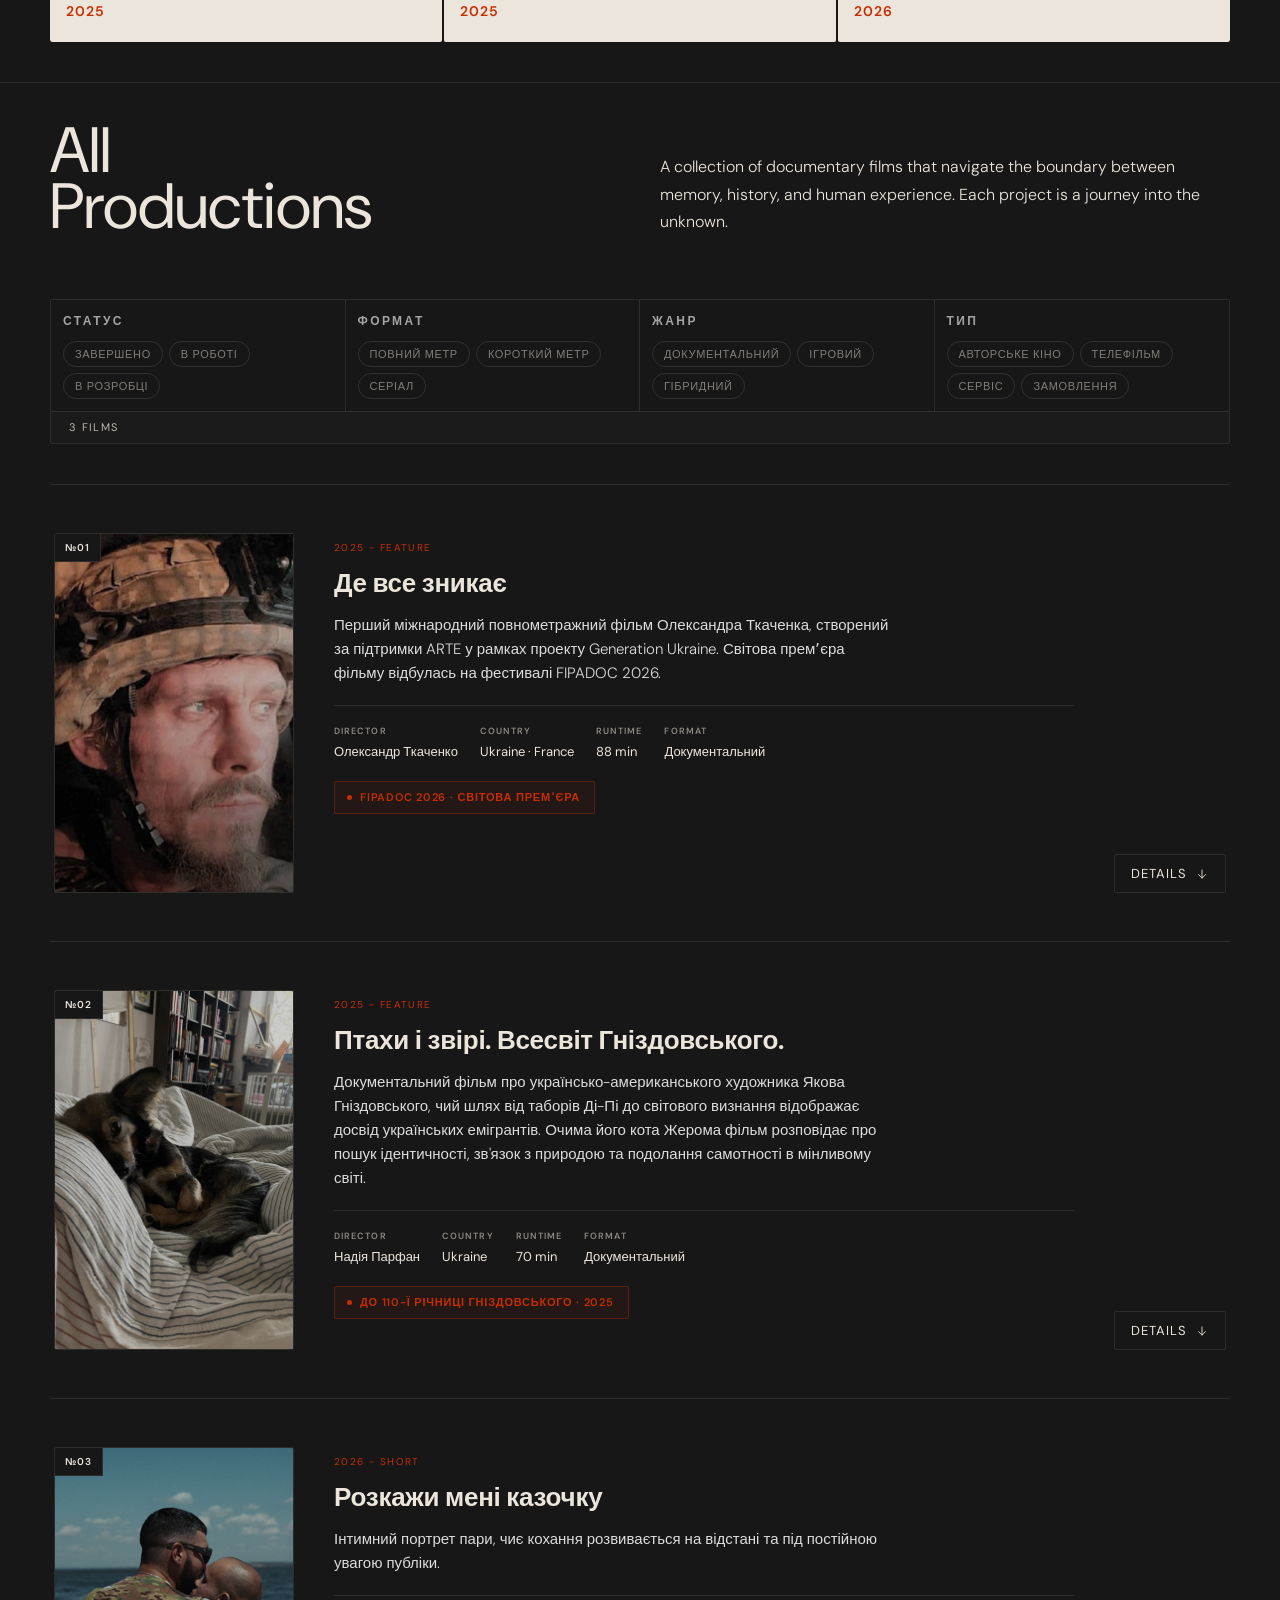
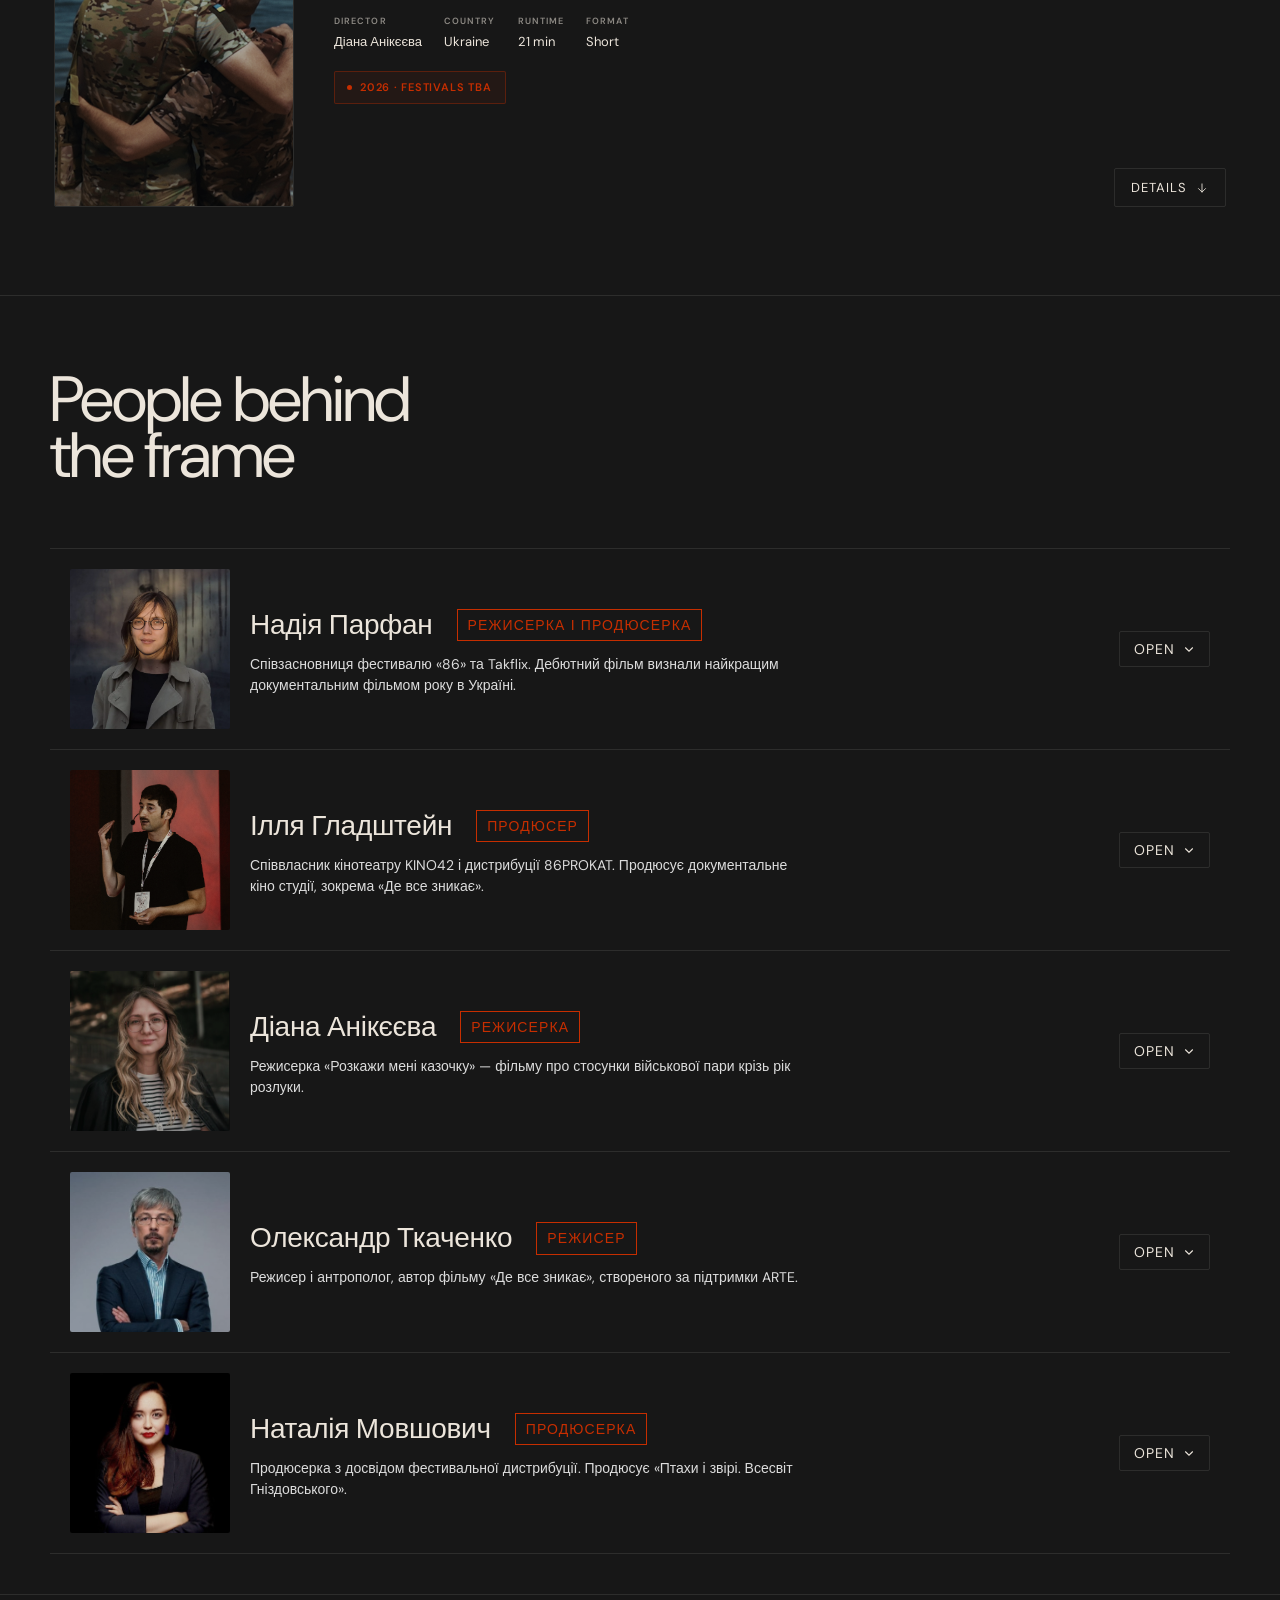
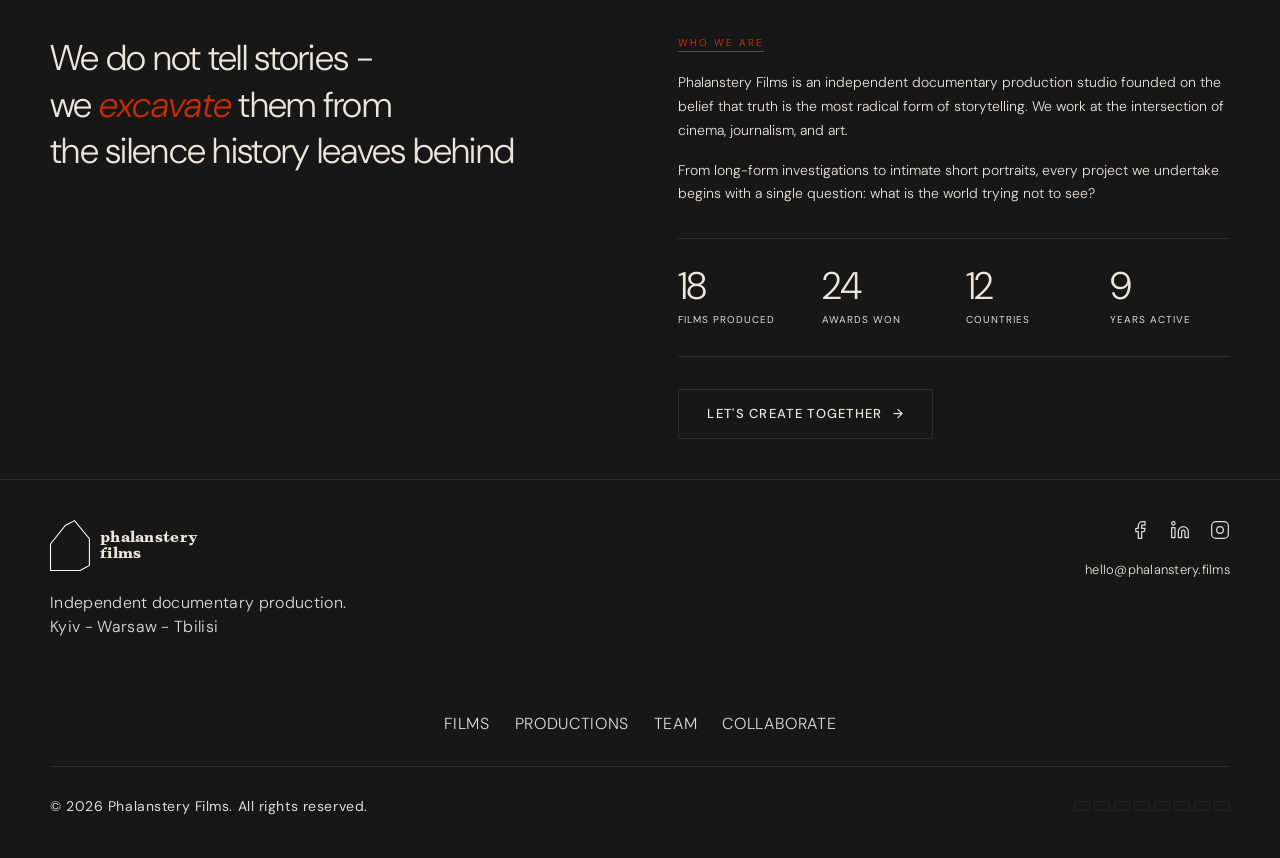
==== commit 465c6c2b: "test photo" ====
--- a/index.html
+++ b/index.html
@@ -180,7 +180,7 @@
         </a>
       </div>
       <div class="header-right">
-        <nav>
+        <nav class="main-nav">
           <ul>
             <li><a href="#films">films</a></li>
             <li><a href="#productions">productions</a></li>
@@ -253,7 +253,7 @@
              FILM STRIP TEMPLATE (для масштабування):
              Копіюй цей article-блок для нових фільмів.
              data-film="slug" має збігатись з production-item нижче.
-             Статуси: fsi-tag--released | fsi-tag--postproduction | fsi-tag--development
+             Статуси: fsi-tag--У прокаті | fsi-tag--postproduction | fsi-tag--development
              ═══════════════════════════════════════════ -->
 
         <!-- STRIP 1: Де все зникає -->
@@ -282,11 +282,11 @@
           <div class="fstrip-info" aria-hidden="true">
             <div class="fsi-body">
               <div class="fsi-meta">
-                <span class="fsi-tag">Feature</span>
+                <span class="fsi-tag">Документальний</span>
                 <span class="fsi-tag">88 min</span>
                 <span class="fsi-tag">Ukraine · France</span>
-                <span class="fsi-tag fsi-tag--stage fsi-tag--released"
-                  >Released</span
+                <span class="fsi-tag fsi-tag--stage fsi-tag--У прокаті"
+                  >У прокаті</span
                 >
               </div>
               <h2 class="fsi-title">Де все зникає</h2>
@@ -295,9 +295,9 @@
                 Камера ввімкнена.<br />Людяність - під питанням.
               </p>
               <p class="fsi-synopsis">
-                «Де все зникає» - перший міжнародний повнометражний фільм Олександра Ткаченка, створений за підтримки ARTE у рамках проекту Generation Ukraine. Світова премʼєра фільму відбулась на фестивалі FIPADOC 2026.
-
+                Український художник та оператор Дмитро Докунов іде на війну та потрапляє у найекстремальніший фільм свого життя. З постійно ввімкненою камерою смартфону він фільмує все, що відбувається з ним та навколо, відчайдушно намагаючись зберегти свою людяність.
               </p>
+              <!--
               <div class="fsi-credits">
                 <div class="fsi-credit">
                   <span class="fsi-credit-label">Director</span
@@ -313,9 +313,9 @@
                 </div>
                 <div class="fsi-credit">
                   <span class="fsi-credit-label">Supported by</span
-                  ><span>ARTE · Generation Ukraine</span>
-                </div>
-              </div>
+                  ><span>ARTE · у рамках проекту Generation Ukraine</span>
+                </div>
+              </div>-->
               <div class="fsi-awards">
                 <div class="fsi-award-item">
                   ◈ FIPADOC 2026 · Світова премʼєра
@@ -323,7 +323,7 @@
               </div>
               <div class="fsi-actions">
                 <a href="#product-01" class="fsi-cta"
-                  >View Full Details <span>→</span></a
+                  >Докладніше <span>→</span></a
                 >
                 <button class="fsi-close" aria-label="Close">✕ Close</button>
               </div>
@@ -353,17 +353,17 @@
             />
           </div>
           <div class="fstrip-idle">
-            <span class="fstrip-idle-title">Птахи і звірі</span>
+            <span class="fstrip-idle-title">Птахи і звірі. Всесвіт Гніздовського.</span>
             <span class="fstrip-year">2025</span>
           </div>
           <div class="fstrip-info" aria-hidden="true">
             <div class="fsi-body">
               <div class="fsi-meta">
-                <span class="fsi-tag">Feature</span>
+                <span class="fsi-tag">Документальний</span>
                 <span class="fsi-tag">70 min</span>
                 <span class="fsi-tag">Ukraine</span>
-                <span class="fsi-tag fsi-tag--stage fsi-tag--released"
-                  >Released</span
+                <span class="fsi-tag fsi-tag--stage fsi-tag--У прокаті"
+                  >У прокаті</span
                 >
               </div>
               <h2 class="fsi-title">Птахи і звірі</h2>
@@ -372,12 +372,9 @@
                 Очима кота Жерома.<br />Всесвіт, де немає чужинців.
               </p>
               <p class="fsi-synopsis">
-                Документальний фільм про українсько-американського
-                художника Якова Гніздовського. Від таборів Ді-Пі до
-                світового визнання - шлях, який розповідає кіт Жером,
-                його вірний супутник у роки самотності та творчості.
+                Документальний фільм про українсько-американського художника Якова Гніздовського, чий шлях від таборів Ді-Пі до світового визнання відображає досвід українських емігрантів. Очима його кота Жерома фільм розповідає про пошук ідентичності, зв'язок з природою та подолання самотності в мінливому світі.
               </p>
-              <div class="fsi-credits">
+              <!--<div class="fsi-credits">
                 <div class="fsi-credit">
                   <span class="fsi-credit-label">Director</span
                   ><span>Надія Парфан</span>
@@ -391,10 +388,10 @@
                 <div class="fsi-award-item">
                   ◈ До 110-ї річниці Якова Гніздовського
                 </div>
-              </div>
+              </div>-->
               <div class="fsi-actions">
                 <a href="#product-02" class="fsi-cta"
-                  >View Full Details <span>→</span></a
+                  >Докладніше <span>→</span></a
                 >
                 <button class="fsi-close" aria-label="Close">✕ Close</button>
               </div>
@@ -430,11 +427,11 @@
           <div class="fstrip-info" aria-hidden="true">
             <div class="fsi-body">
               <div class="fsi-meta">
-                <span class="fsi-tag">Short</span>
+                <span class="fsi-tag">Документальний</span>
                 <span class="fsi-tag">21 min</span>
                 <span class="fsi-tag">Ukraine</span>
-                <span class="fsi-tag fsi-tag--stage fsi-tag--released"
-                  >Released</span
+                <span class="fsi-tag fsi-tag--stage fsi-tag--У прокаті"
+                  >У прокаті</span
                 >
               </div>
               <h2 class="fsi-title">Розкажи мені казочку</h2>
@@ -449,7 +446,7 @@
                 він намагається зберегти близькість, яку постійно
                 перевіряє відстань, ревнощі та суспільна увага.
               </p>
-              <div class="fsi-credits">
+              <!--<div class="fsi-credits">
                 <div class="fsi-credit">
                   <span class="fsi-credit-label">Director</span
                   ><span>Діана Анікєєва</span>
@@ -458,10 +455,10 @@
                   <span class="fsi-credit-label">Producer</span
                   ><span>Надія Парфан</span>
                 </div>
-              </div>
+              </div>-->
               <div class="fsi-actions">
                 <a href="#product-03" class="fsi-cta"
-                  >View Full Details <span>→</span></a
+                  >Докладніше <span>→</span></a
                 >
                 <button class="fsi-close" aria-label="Close">✕ Close</button>
               </div>
@@ -596,10 +593,10 @@
                 <div class="prod-spec"><span class="prod-spec-label">Director</span><span class="prod-spec-value">Олександр Ткаченко</span></div>
                 <div class="prod-spec"><span class="prod-spec-label">Country</span><span class="prod-spec-value">Ukraine · France</span></div>
                 <div class="prod-spec"><span class="prod-spec-label">Runtime</span><span class="prod-spec-value">88 min</span></div>
-                <div class="prod-spec"><span class="prod-spec-label">Format</span><span class="prod-spec-value">Feature</span></div>
+                <div class="prod-spec"><span class="prod-spec-label">Format</span><span class="prod-spec-value">Документальний</span></div>
               </div>
               <div class="prod-festival">
-                <span class="prod-festival-mark"></span>FIPADOC 2026 · World Premiere
+                <span class="prod-festival-mark"></span>FIPADOC 2026 · Світова премʼєра
               </div>
             </div>
             <button
@@ -638,7 +635,7 @@
                 <div class="film-acc-body">
                   <div class="film-details-block">
                     <div class="fdb-specs">
-                      <span class="fdb-spec fdb-spec--stage stage-released">Released</span>
+                      <span class="fdb-spec fdb-spec--stage stage-У прокаті">У прокаті</span>
                       <span class="fdb-spec">88 min</span>
                       <span class="fdb-spec">Ukraine · France</span>
                       <span class="fdb-spec">2025</span>
@@ -659,7 +656,7 @@
                       </div>
                       <div class="fdb-credit-row">
                         <span class="fdb-credit-label">Supported by</span>
-                        <span class="fdb-credit-value">ARTE · Generation Ukraine</span>
+                        <span class="fdb-credit-value">ARTE · у рамках проекту Generation Ukraine</span>
                       </div>
                       <div class="fdb-credit-row">
                         <span class="fdb-credit-label">World Premiere</span>
@@ -669,7 +666,7 @@
                   </div>
                 </div>
               </div>
-              <!-- 06 Festivals -->
+              <!-- Festivals -->
               <div class="film-acc-item">
                 <button class="film-acc-trigger" aria-expanded="false">
                   <span class="film-acc-label">Festivals &amp; Partners</span>
@@ -821,7 +818,7 @@
               <div class="prod-eyebrow">
                 <span class="prod-year">2025 - FEATURE</span>
               </div>
-              <h3 class="prod-title">Птахи і звірі. Всесвіт Гніздовського</h3>
+              <h3 class="prod-title">Птахи і звірі. Всесвіт Гніздовського.</h3>
               <p class="prod-desc">
                 Документальний фільм про українсько-американського художника Якова Гніздовського, чий шлях від таборів Ді-Пі до світового визнання відображає досвід українських емігрантів. Очима його кота Жерома фільм розповідає про пошук ідентичності, зв'язок з природою та подолання самотності в мінливому світі.
               </p>
@@ -829,10 +826,10 @@
                 <div class="prod-spec"><span class="prod-spec-label">Director</span><span class="prod-spec-value">Надія Парфан</span></div>
                 <div class="prod-spec"><span class="prod-spec-label">Country</span><span class="prod-spec-value">Ukraine</span></div>
                 <div class="prod-spec"><span class="prod-spec-label">Runtime</span><span class="prod-spec-value">70 min</span></div>
-                <div class="prod-spec"><span class="prod-spec-label">Format</span><span class="prod-spec-value">Feature</span></div>
+                <div class="prod-spec"><span class="prod-spec-label">Format</span><span class="prod-spec-value">Документальний</span></div>
               </div>
               <div class="prod-festival">
-                <span class="prod-festival-mark"></span>110th Anniversary Programme · 2025
+                <span class="prod-festival-mark"></span>до 110-ї річниці Гніздовського · 2025
               </div>
             </div>
             <button
@@ -871,7 +868,7 @@
                 <div class="film-acc-body">
                   <div class="film-details-block">
                     <div class="fdb-specs">
-                      <span class="fdb-spec fdb-spec--stage stage-released">Released</span>
+                      <span class="fdb-spec fdb-spec--stage stage-У прокаті">У прокаті</span>
                       <span class="fdb-spec">70 min</span>
                       <span class="fdb-spec">Ukraine</span>
                       <span class="fdb-spec">2025</span>
@@ -1096,7 +1093,7 @@
                 <div class="film-acc-body">
                   <div class="film-details-block">
                     <div class="fdb-specs">
-                      <span class="fdb-spec fdb-spec--stage stage-released">Released</span>
+                      <span class="fdb-spec fdb-spec--stage stage-У прокаті">У прокаті</span>
                       <span class="fdb-spec">21 min</span>
                       <span class="fdb-spec">Ukraine</span>
                       <span class="fdb-spec">2026</span>
@@ -1295,12 +1292,24 @@
 
       <div class="team-list">
         <!-- TEAM MEMBER 1 -->
-        <div class="team-item reveal" data-team="marta-hryhorenko">
+        <div class="team-item reveal" data-team="nadiya-parfan">
           <div class="team-row">
+            <div class="team-row-photo">
+              <img
+                src="assets/images/team-photo/nadiya-parfan-director.jpg"
+                alt="Надія Парфан"
+                loading="lazy"
+              />
+            </div>
             <div class="team-row-main">
-              <div class="team-row-num">01</div>
-              <div class="team-row-name">Marta Hryhorenko</div>
-              <div class="team-row-role">Director</div>
+              <div class="team-row-top">
+                <div class="team-row-name">Надія Парфан</div>
+                <div class="team-row-role">Режисерка і продюсерка</div>
+              </div>
+              <p class="team-row-desc">
+                Співзасновниця фестивалю «86» та Takflix. Дебютний фільм
+                визнали найкращим документальним фільмом року в Україні.
+              </p>
             </div>
             <button class="team-row-toggle" aria-expanded="false">
               <span class="team-row-toggle-label">Open</span>
@@ -1318,8 +1327,8 @@
             <div class="team-detail-inner">
               <div class="team-detail-photo">
                 <img
-                  src="https://images.unsplash.com/photo-1544005313-94ddf0286df2?w=600&q=80"
-                  alt="Marta Hryhorenko"
+                  src="assets/images/team-photo/nadiya-parfan-director.jpg"
+                  alt="Надія Парфан"
                   loading="lazy"
                 />
               </div>
@@ -1342,19 +1351,23 @@
                   <div class="team-acc-body">
                     <div class="team-bio-text">
                       <p>
-                        Marta Hryhorenko is an award-winning documentary
-                        director whose work spans a decade of filmmaking in
-                        Eastern Europe. Her films have screened at IDFA,
-                        Berlinale, Venice, and Sundance - and have been
-                        broadcast in over forty countries.
+                        Надія Парфан — режисерка і продюсерка з Києва,
+                        співзасновниця Міжнародного фестивалю кіно та
+                        урбаністики «86», онлайн-кінотеатру Takflix та
+                        дистрибуційної компанії 86PROKAT. Її дебютний
+                        повнометражний документальний фільм «Співає
+                        Івано-Франківськтеплокомуненерго» (2019) визнали
+                        найкращим документальним фільмом року Українська
+                        кіноакадемія та Спілка кінокритиків України, а
+                        згодом стрічку придбав японський телеканал NHK.
                       </p>
                       <p class="team-bio-more">
-                        She studied directing at the Kyiv National I.K.
-                        Karpenko-Kary Theatre and later completed a fellowship
-                        at the Berlinale Talents programme. Her approach is
-                        rooted in "patient cinema" - long-form observation that
-                        refuses to arrive at conclusions before the subject is
-                        ready.
+                        Короткометражний фільм-есе «Я не хотіла знімати
+                        фільм про війну» (2023) вийшов за підтримки The New
+                        Yorker, а ігровий дебют «Це побачення» отримав
+                        спеціальну відзнаку журі Берлінського кінофестивалю.
+                        У Phalanstery Films Надія поєднує режисуру з
+                        продюсуванням інших проєктів студії.
                       </p>
                     </div>
                   </div>
@@ -1377,24 +1390,16 @@
                   <div class="team-acc-body">
                     <ul class="team-filmography">
                       <li>
-                        <span class="tf-title" data-film="iron-cartography"
-                          >Iron Cartography</span
-                        ><span class="tf-meta">2023 · Feature</span>
+                        <span class="tf-title" data-film="ptakhy-i-zviri"
+                          >Птахи і звірі</span
+                        ><span class="tf-meta">2025 · Режисерка</span>
                       </li>
                       <li>
-                        <span class="tf-title" data-film="shadows-of-kyiv"
-                          >Shadows of Kyiv</span
-                        ><span class="tf-meta">2022 · Feature</span>
-                      </li>
-                      <li>
-                        <span class="tf-title" data-film="the-last-witness"
-                          >The Last Witness</span
-                        ><span class="tf-meta">2021 · Short</span>
-                      </li>
-                      <li>
-                        <span class="tf-title" data-film="silent-archive"
-                          >Silent Archive</span
-                        ><span class="tf-meta">2019 · Short</span>
+                        <span
+                          class="tf-title"
+                          data-film="rozkazhy-meni-kazochku"
+                          >Розкажи мені казочку</span
+                        ><span class="tf-meta">2026 · Продюсерка</span>
                       </li>
                     </ul>
                   </div>
@@ -1407,13 +1412,25 @@
         <!-- TEAM MEMBER 2 -->
         <div
           class="team-item reveal reveal-delay-1"
-          data-team="dmytro-savchenko"
+          data-team="illia-gladshtein"
         >
           <div class="team-row">
+            <div class="team-row-photo">
+              <img
+                src="assets/images/team-photo/ilya-gladshtein-director.jpg"
+                alt="Ілля Гладштейн"
+                loading="lazy"
+              />
+            </div>
             <div class="team-row-main">
-              <div class="team-row-num">02</div>
-              <div class="team-row-name">Dmytro Savchenko</div>
-              <div class="team-row-role">Producer</div>
+              <div class="team-row-top">
+                <div class="team-row-name">Ілля Гладштейн</div>
+                <div class="team-row-role">Продюсер</div>
+              </div>
+              <p class="team-row-desc">
+                Співвласник кінотеатру KINO42 і дистрибуції 86PROKAT.
+                Продюсує документальне кіно студії, зокрема «Де все зникає».
+              </p>
             </div>
             <button class="team-row-toggle" aria-expanded="false">
               <span class="team-row-toggle-label">Open</span>
@@ -1431,8 +1448,8 @@
             <div class="team-detail-inner">
               <div class="team-detail-photo">
                 <img
-                  src="https://images.unsplash.com/photo-1507003211169-0a1dd7228f2d?w=900&q=85"
-                  alt="Dmytro Savchenko"
+                  src="assets/images/team-photo/ilya-gladshtein-director.jpg"
+                  alt="Ілля Гладштейн"
                   loading="lazy"
                 />
               </div>
@@ -1455,17 +1472,21 @@
                   <div class="team-acc-body">
                     <div class="team-bio-text">
                       <p>
-                        Dmytro Savchenko has produced fourteen documentary
-                        features and over twenty shorts across Europe and the
-                        Middle East. He entered the industry as a fixer in
-                        conflict zones and carries that discipline into every
-                        production.
+                        Ілля Гладштейн — кінопродюсер, співвласник і
+                        керуючий партнер київського кінотеатру KINO42 та
+                        власник дистрибуційної компанії 86PROKAT. У
+                        2014–2018 роках він був співзасновником і програмним
+                        директором Міжнародного фестивалю кіно та
+                        урбаністики «86», а як продюсер випустив фільм
+                        «Співає Івано-Франківськтеплокомуненерго» — першу
+                        українську документальну стрічку, яку придбав
+                        японський телеканал NHK.
                       </p>
                       <p class="team-bio-more">
-                        His producing philosophy is one of radical trust: in the
-                        director's instinct, in the subject's time, and in the
-                        audience's intelligence. He does not rush stories to
-                        their conclusions.
+                        У Phalanstery Films Ілля продюсує документальне
+                        кіно студії, зокрема фільм «Де все зникає»
+                        Олександра Ткаченка, представлений на фестивалі
+                        FIPADOC 2026.
                       </p>
                     </div>
                   </div>
@@ -1488,24 +1509,9 @@
                   <div class="team-acc-body">
                     <ul class="team-filmography">
                       <li>
-                        <span class="tf-title" data-film="iron-cartography"
-                          >Iron Cartography</span
-                        ><span class="tf-meta">2023 · Feature</span>
-                      </li>
-                      <li>
-                        <span class="tf-title" data-film="shadows-of-kyiv"
-                          >Shadows of Kyiv</span
-                        ><span class="tf-meta">2022 · Feature</span>
-                      </li>
-                      <li>
-                        <span class="tf-title" data-film="the-last-witness"
-                          >The Last Witness</span
-                        ><span class="tf-meta">2021 · Short</span>
-                      </li>
-                      <li>
-                        <span class="tf-title" data-film="dust-and-memory"
-                          >Dust &amp; Memory</span
-                        ><span class="tf-meta">2020 · Feature</span>
+                        <span class="tf-title" data-film="de-vse-znykaye"
+                          >Де все зникає</span
+                        ><span class="tf-meta">2025 · Продюсер</span>
                       </li>
                     </ul>
                   </div>
@@ -1516,12 +1522,27 @@
         </div>
 
         <!-- TEAM MEMBER 3 -->
-        <div class="team-item reveal reveal-delay-2" data-team="olena-bondar">
+        <div
+          class="team-item reveal reveal-delay-2"
+          data-team="diana-anikeieva"
+        >
           <div class="team-row">
+            <div class="team-row-photo">
+              <img
+                src="assets/images/team-photo/diana-anikeeva-director.jpg"
+                alt="Діана Анікєєва"
+                loading="lazy"
+              />
+            </div>
             <div class="team-row-main">
-              <div class="team-row-num">03</div>
-              <div class="team-row-name">Olena Bondar</div>
-              <div class="team-row-role">Editor</div>
+              <div class="team-row-top">
+                <div class="team-row-name">Діана Анікєєва</div>
+                <div class="team-row-role">Режисерка</div>
+              </div>
+              <p class="team-row-desc">
+                Режисерка «Розкажи мені казочку» — фільму про стосунки
+                військової пари крізь рік розлуки.
+              </p>
             </div>
             <button class="team-row-toggle" aria-expanded="false">
               <span class="team-row-toggle-label">Open</span>
@@ -1539,8 +1560,8 @@
             <div class="team-detail-inner">
               <div class="team-detail-photo">
                 <img
-                  src="https://images.unsplash.com/photo-1544005313-94ddf0286df2?w=900&q=85"
-                  alt="Olena Bondar"
+                  src="assets/images/team-photo/diana-anikeeva-director.jpg"
+                  alt="Діана Анікєєва"
                   loading="lazy"
                 />
               </div>
@@ -1563,17 +1584,21 @@
                   <div class="team-acc-body">
                     <div class="team-bio-text">
                       <p>
-                        Olena Bondar assembles silence as much as image. Her
-                        editorial approach - developed across twelve years and
-                        over thirty projects - treats each cut not as a break
-                        but as a breath: the space between where meaning lives.
+                        Діана Анікєєва — режисерка документального кіно,
+                        авторка стрічки «Розкажи мені казочку», яка
+                        протягом року спостерігає за стосунками двох
+                        військових крізь телефонні розмови, зустрічі та
+                        публічні виступи. Фільм отримав спеціальну відзнаку
+                        журі пітчингу на фестивалі Sunny Bunny та особливу
+                        відзнаку продакшну AMO Pictures на «Миколайчук
+                        OPEN» 2026.
                       </p>
                       <p class="team-bio-more">
-                        Trained at the National Film School of Łódź, Olena has
-                        collaborated with directors across Ukraine, Poland,
-                        Germany, and Georgia. Her work on Dust &amp; Memory was
-                        cited by DOK Leipzig's jury for "an editorial
-                        intelligence that transforms documentation into poetry."
+                        За словами режисерки, їй хотілося показати, що
+                        стосунки військових пар — такі самі, як і в усіх
+                        інших, зі своїми труднощами, на які впливають
+                        відстань і війна. Продюсеркою фільму є Надія
+                        Парфан, виробництво — Phalanstery Films.
                       </p>
                     </div>
                   </div>
@@ -1596,24 +1621,233 @@
                   <div class="team-acc-body">
                     <ul class="team-filmography">
                       <li>
-                        <span class="tf-title" data-film="iron-cartography"
-                          >Iron Cartography</span
-                        ><span class="tf-meta">2023 · Feature</span>
+                        <span
+                          class="tf-title"
+                          data-film="rozkazhy-meni-kazochku"
+                          >Розкажи мені казочку</span
+                        ><span class="tf-meta">2026 · Режисерка</span>
                       </li>
+                    </ul>
+                  </div>
+                </div>
+              </div>
+            </div>
+          </div>
+        </div>
+
+        <!-- TEAM MEMBER 4 -->
+        <div
+          class="team-item reveal reveal-delay-3"
+          data-team="oleksandr-tkachenko"
+        >
+          <div class="team-row">
+            <div class="team-row-photo">
+              <img
+                src="assets/images/team-photo/oleksandr-tkachenko-director.jpg"
+                alt="Олександр Ткаченко"
+                loading="lazy"
+              />
+            </div>
+            <div class="team-row-main">
+              <div class="team-row-top">
+                <div class="team-row-name">Олександр Ткаченко</div>
+                <div class="team-row-role">Режисер</div>
+              </div>
+              <p class="team-row-desc">
+                Режисер і антрополог, автор фільму «Де все зникає»,
+                створеного за підтримки ARTE.
+              </p>
+            </div>
+            <button class="team-row-toggle" aria-expanded="false">
+              <span class="team-row-toggle-label">Open</span>
+              <svg
+                viewBox="0 0 16 16"
+                fill="none"
+                stroke="currentColor"
+                stroke-width="1.5"
+              >
+                <polyline points="3,6 8,11 13,6" />
+              </svg>
+            </button>
+          </div>
+          <div class="team-detail-panel" aria-hidden="true">
+            <div class="team-detail-inner">
+              <div class="team-detail-photo">
+                <img
+                  src="assets/images/team-photo/oleksandr-tkachenko-director.jpg"
+                  alt="Олександр Ткаченко"
+                  loading="lazy"
+                />
+              </div>
+              <div class="team-detail-content">
+                <div class="team-acc-item team-acc-open">
+                  <button class="team-acc-trigger" aria-expanded="true">
+                    <span class="team-acc-label">About</span>
+                    <span class="team-acc-num">01</span>
+                    <svg
+                      class="team-acc-arrow"
+                      viewBox="0 0 24 24"
+                      fill="none"
+                      stroke="currentColor"
+                      stroke-width="1.5"
+                    >
+                      <line x1="12" y1="5" x2="12" y2="19" />
+                      <polyline points="6,13 12,19 18,13" />
+                    </svg>
+                  </button>
+                  <div class="team-acc-body">
+                    <div class="team-bio-text">
+                      <p>
+                        Олександр Ткаченко — режисер, журналіст та
+                        антрополог, який майже двадцять років створював
+                        авторський документальний контент для національних
+                        медіа, працюючи з темами соціальної й культурної
+                        антропології, життя меншин та історії. «Де все
+                        зникає» — його перший міжнародний повнометражний
+                        фільм, створений за підтримки ARTE в рамках
+                        проєкту Generation Ukraine; світова прем'єра
+                        стрічки відбулася на фестивалі FIPADOC 2026.
+                      </p>
+                      <p class="team-bio-more">
+                        Серед попередніх робіт режисера — «Бути рівними:
+                        Нерозказані історії», «Сімейний портрет»,
+                        «Антропологія» та «Одеса, що зникає». Після
+                        завершення роботи над фільмом Олександр долучився
+                        до Збройних сил України.
+                      </p>
+                    </div>
+                  </div>
+                </div>
+                <div class="team-acc-item">
+                  <button class="team-acc-trigger" aria-expanded="false">
+                    <span class="team-acc-label">Filmography</span>
+                    <span class="team-acc-num">02</span>
+                    <svg
+                      class="team-acc-arrow"
+                      viewBox="0 0 24 24"
+                      fill="none"
+                      stroke="currentColor"
+                      stroke-width="1.5"
+                    >
+                      <line x1="12" y1="5" x2="12" y2="19" />
+                      <polyline points="6,13 12,19 18,13" />
+                    </svg>
+                  </button>
+                  <div class="team-acc-body">
+                    <ul class="team-filmography">
                       <li>
-                        <span class="tf-title" data-film="shadows-of-kyiv"
-                          >Shadows of Kyiv</span
-                        ><span class="tf-meta">2022 · Feature</span>
+                        <span class="tf-title" data-film="de-vse-znykaye"
+                          >Де все зникає</span
+                        ><span class="tf-meta">2025 · Режисер</span>
                       </li>
+                    </ul>
+                  </div>
+                </div>
+              </div>
+            </div>
+          </div>
+        </div>
+
+        <!-- TEAM MEMBER 5 -->
+        <div
+          class="team-item reveal reveal-delay-4"
+          data-team="natalia-movshovych"
+        >
+          <div class="team-row">
+            <div class="team-row-photo">
+              <img
+                src="assets/images/team-photo/natalya-movshovich-producer.jpg"
+                alt="Наталія Мовшович"
+                loading="lazy"
+              />
+            </div>
+            <div class="team-row-main">
+              <div class="team-row-top">
+                <div class="team-row-name">Наталія Мовшович</div>
+                <div class="team-row-role">Продюсерка</div>
+              </div>
+              <p class="team-row-desc">
+                Продюсерка з досвідом фестивальної дистрибуції. Продюсує
+                «Птахи і звірі. Всесвіт Гніздовського».
+              </p>
+            </div>
+            <button class="team-row-toggle" aria-expanded="false">
+              <span class="team-row-toggle-label">Open</span>
+              <svg
+                viewBox="0 0 16 16"
+                fill="none"
+                stroke="currentColor"
+                stroke-width="1.5"
+              >
+                <polyline points="3,6 8,11 13,6" />
+              </svg>
+            </button>
+          </div>
+          <div class="team-detail-panel" aria-hidden="true">
+            <div class="team-detail-inner">
+              <div class="team-detail-photo">
+                <img
+                  src="assets/images/team-photo/natalya-movshovich-producer.jpg"
+                  alt="Наталія Мовшович"
+                  loading="lazy"
+                />
+              </div>
+              <div class="team-detail-content">
+                <div class="team-acc-item team-acc-open">
+                  <button class="team-acc-trigger" aria-expanded="true">
+                    <span class="team-acc-label">About</span>
+                    <span class="team-acc-num">01</span>
+                    <svg
+                      class="team-acc-arrow"
+                      viewBox="0 0 24 24"
+                      fill="none"
+                      stroke="currentColor"
+                      stroke-width="1.5"
+                    >
+                      <line x1="12" y1="5" x2="12" y2="19" />
+                      <polyline points="6,13 12,19 18,13" />
+                    </svg>
+                  </button>
+                  <div class="team-acc-body">
+                    <div class="team-bio-text">
+                      <p>
+                        Наталія Мовшович — продюсерка з досвідом у
+                        фестивальній дистрибуції та міжнародній копродукції
+                        документального кіно. Вона очолювала напрям «Кіно»
+                        в Українському інституті, працювала в команді
+                        Одеського міжнародного кінофестивалю та в
+                        дистрибуції студій Universal і Paramount Pictures
+                        в Україні.
+                      </p>
+                      <p class="team-bio-more">
+                        У Phalanstery Films Наталія продюсує документальні
+                        проєкти студії, зокрема фільм «Птахи і звірі.
+                        Всесвіт Гніздовського».
+                      </p>
+                    </div>
+                  </div>
+                </div>
+                <div class="team-acc-item">
+                  <button class="team-acc-trigger" aria-expanded="false">
+                    <span class="team-acc-label">Filmography</span>
+                    <span class="team-acc-num">02</span>
+                    <svg
+                      class="team-acc-arrow"
+                      viewBox="0 0 24 24"
+                      fill="none"
+                      stroke="currentColor"
+                      stroke-width="1.5"
+                    >
+                      <line x1="12" y1="5" x2="12" y2="19" />
+                      <polyline points="6,13 12,19 18,13" />
+                    </svg>
+                  </button>
+                  <div class="team-acc-body">
+                    <ul class="team-filmography">
                       <li>
-                        <span class="tf-title" data-film="dust-and-memory"
-                          >Dust &amp; Memory</span
-                        ><span class="tf-meta">2020 · Feature</span>
-                      </li>
-                      <li>
-                        <span class="tf-title" data-film="silent-archive"
-                          >Silent Archive</span
-                        ><span class="tf-meta">2019 · Short</span>
+                        <span class="tf-title" data-film="ptakhy-i-zviri"
+                          >Птахи і звірі</span
+                        ><span class="tf-meta">2025 · Продюсерка</span>
                       </li>
                     </ul>
                   </div>
@@ -1695,12 +1929,6 @@
           <p class="footer-tagline">
             Independent documentary production.<br />Kyiv - Warsaw - Tbilisi
           </p>
-          <nav class="footer-nav">
-            <a href="#films">films</a>
-            <a href="#productions">productions</a>
-            <a href="#team">team</a>
-            <a href="#about">collaborate</a>
-          </nav>
         </div>
         <div class="footer-right reveal reveal-delay-1">
           <div class="footer-social">
@@ -1760,6 +1988,13 @@
           >
         </div>
       </div>
+
+      <nav class="footer-nav">
+        <a href="#films">films</a>
+        <a href="#productions">productions</a>
+        <a href="#team">team</a>
+        <a href="#about">collaborate</a>
+      </nav>
       <div class="footer-bottom">
         <div class="footer-copy">
           © 2026 Phalanstery Films. All rights reserved.
--- a/assets/css/style.css
+++ b/assets/css/style.css
@@ -368,14 +368,13 @@
   gap: 40px;
 }
 
-nav ul {
+.main-nav ul {
   list-style: none;
   display: flex;
   gap: 36px;
   align-items: center;
-  text-transform: uppercase;
-}
-nav ul li a {
+}
+.main-nav ul li a {
   font-family: var(--font-body);
   font-size: 24px;
   line-height: 1.1;
@@ -384,8 +383,8 @@
   text-decoration: none;
   transition: color 0.2s ease;
 }
-nav ul li a:hover {
-  color: var(--text-light);
+.main-nav ul li a:hover {
+  color: var(--accent);
 }
 
 /* Social icons — в mobile menu залишаються, desktop-social прихований */
@@ -574,7 +573,7 @@
   margin-bottom: 20px;
 }
 .section-label span {
-  border-bottom: 1px solid currentColor;
+  border-bottom: 1px solid var(--accent);
   padding-bottom: 2px;
 }
 
@@ -595,6 +594,12 @@
 }
 .reveal-delay-2 {
   transition-delay: 0.3s;
+}
+.reveal-delay-3 {
+  transition-delay: 0.45s;
+}
+.reveal-delay-4 {
+  transition-delay: 0.6s;
 }
 
 /* ─── FILMS SECTION ─── */
@@ -711,8 +716,8 @@
   pointer-events: none;
 }
 .fstrip-idle-title {
-  font-family: var(--font-display);
-  font-size: 19px;
+  font-family: var(--font-body);
+  font-size: 18px;
   font-weight: 700;
   color: var(--text);
   min-height: 55px;
@@ -943,12 +948,13 @@
   -webkit-backdrop-filter: blur(7px);
   color: var(--linen-white);
   font-family: var(--font-body);
-  font-size: 11px;
+  font-size: 10px;
   font-weight: 500;
   letter-spacing: 0.1em;
   text-transform: uppercase;
   pointer-events: none;
   opacity: 0;
+  padding: 2px;
 }
 
 /* "Open" — fades in only on hover of a closed card */
@@ -1488,7 +1494,7 @@
   align-items: center;
   justify-content: space-between;
   margin-top: 10px;
-  padding: 0 2px;
+  padding: 0 8px;
 }
 
 /* ── Responsive slide widths ────────────────── */
@@ -1651,7 +1657,7 @@
 .team-row {
   display: flex;
   align-items: center;
-  gap: 24px;
+  gap: 20px;
   padding: 20px;
   cursor: pointer;
   transition: background 0.2s ease;
@@ -1659,12 +1665,61 @@
 .team-row:hover {
   background: rgba(236, 229, 219, 0.02);
 }
+.team-row-photo {
+  width: 160px;
+  height: 160px;
+  flex-shrink: 0;
+  overflow: hidden;
+  border-radius: 2px;
+  opacity: 1;
+  transform: scale(1);
+  transition:
+    opacity 0.4s ease,
+    transform 0.4s ease;
+}
+.team-row-photo img {
+  width: 100%;
+  height: 100%;
+  object-fit: cover;
+  object-position: top;
+  filter: grayscale(25%) brightness(0.88);
+  transition: transform 0.5s cubic-bezier(0.22, 1, 0.36, 1);
+}
+.team-row:hover .team-row-photo img {
+  transform: scale(1.07);
+}
+.team-item.team-item-open .team-row-photo {
+  opacity: 0;
+  transform: scale(0.82);
+  pointer-events: none;
+}
 .team-row-main {
   display: flex;
-  align-items: center;
-  gap: 24px;
+  flex-direction: column;
+  gap: 6px;
   flex: 1;
   min-width: 0;
+}
+.team-row-top {
+  display: flex;
+  align-items: center;
+  gap: 24px;
+  flex-wrap: wrap;
+}
+.team-row-desc {
+  font-family: var(--font-body);
+  font-size: 14px;
+  line-height: 1.5;
+  color: var(--text-muted);
+  max-width: 560px;
+  display: -webkit-box;
+  -webkit-line-clamp: 2;
+  -webkit-box-orient: vertical;
+  overflow: hidden;
+  transition: opacity 0.3s ease;
+}
+.team-item.team-item-open .team-row-desc {
+  opacity: 0.55;
 }
 .team-row-num {
   font-family: var(--font-body);
@@ -1682,10 +1737,12 @@
 }
 .team-row-role {
   font-family: var(--font-body);
-  font-size: 16px;
-  color: var(--text-muted);
+  font-size: 14px;
+  color: var(--accent);
   letter-spacing: 0.08em;
   text-transform: uppercase;
+  border: 1px solid var(--accent);
+  padding: 4px 10px;
 }
 .team-row-toggle {
   display: flex;
@@ -2001,8 +2058,10 @@
 }
 .footer-nav {
   display: flex;
-  flex-direction: column;
-  gap: 8px;
+  gap: 25px;
+  padding-bottom: 30px;
+  justify-content: center;
+  text-transform: uppercase;
 }
 .footer-nav a {
   font-family: var(--font-body);
@@ -2014,7 +2073,7 @@
   transition: color 0.2s ease;
 }
 .footer-nav a:hover {
-  color: var(--text-light);
+  color: var(--accent);
 }
 .footer-right {
   display: flex;
@@ -2034,7 +2093,7 @@
   transition: color 0.2s ease;
 }
 .footer-social a:hover {
-  color: var(--text-light);
+  color: var(--accent);
 }
 .footer-social svg {
   width: 20px;
@@ -2110,7 +2169,7 @@
 .btt-line {
   width: 1px;
   height: 14px;
-  background: currentColor;
+  background: var(--accent);
   position: relative;
 }
 .btt-line::before {
@@ -2121,8 +2180,8 @@
   transform: translateX(-50%) rotate(-45deg);
   width: 6px;
   height: 6px;
-  border-top: 1px solid currentColor;
-  border-left: 1px solid currentColor;
+  border-top: 1px solid var(--accent);
+  border-left: 1px solid var(--accent);
 }
 
 /* ─── TEAM OVERLAY ─── */
@@ -2195,7 +2254,7 @@
   left: 0;
   width: 14px;
   height: 1px;
-  background: currentColor;
+  background: var(--accent);
 }
 .overlay-close-x::before {
   transform: rotate(45deg);
@@ -2220,7 +2279,7 @@
     display: flex;
   }
 
-  nav {
+  .main-nav {
     display: none;
   }
 
@@ -2256,6 +2315,13 @@
   .team-detail-inner {
     grid-template-columns: 180px 1fr;
   }
+  .team-row-photo {
+    width: 56px;
+    height: 56px;
+  }
+  .team-row-desc {
+    max-width: 420px;
+  }
   .desktop-social {
     display: none;
   }
@@ -2331,6 +2397,20 @@
     width: 100%;
     height: 220px;
   }
+  .team-row {
+    gap: 16px;
+    padding: 16px;
+  }
+  .team-row-photo {
+    width: 48px;
+    height: 48px;
+  }
+  .team-row-top {
+    gap: 14px;
+  }
+  .team-row-desc {
+    max-width: 100%;
+  }
 
   .about-stats {
     grid-template-columns: repeat(2, 1fr);
@@ -2389,10 +2469,21 @@
   }
 
   .team-row-main {
+    gap: 4px;
+  }
+  .team-row-top {
     gap: 12px;
   }
   .team-row-role {
     display: none;
+  }
+  .team-row-photo {
+    width: 40px;
+    height: 40px;
+  }
+  .team-row-desc {
+    font-size: 13px;
+    -webkit-line-clamp: 2;
   }
   .about-stats {
     grid-template-columns: repeat(2, 1fr);
@@ -2449,7 +2540,7 @@
   width: 5px;
   height: 5px;
   border-radius: 50%;
-  background: currentColor;
+  background: var(--accent);
 }
 .stage-released {
   color: #4caf50;
@@ -2874,7 +2965,7 @@
   width: 5px;
   height: 5px;
   border-radius: 50%;
-  background: currentColor;
+  background: var(--accent);
   flex-shrink: 0;
 }
 
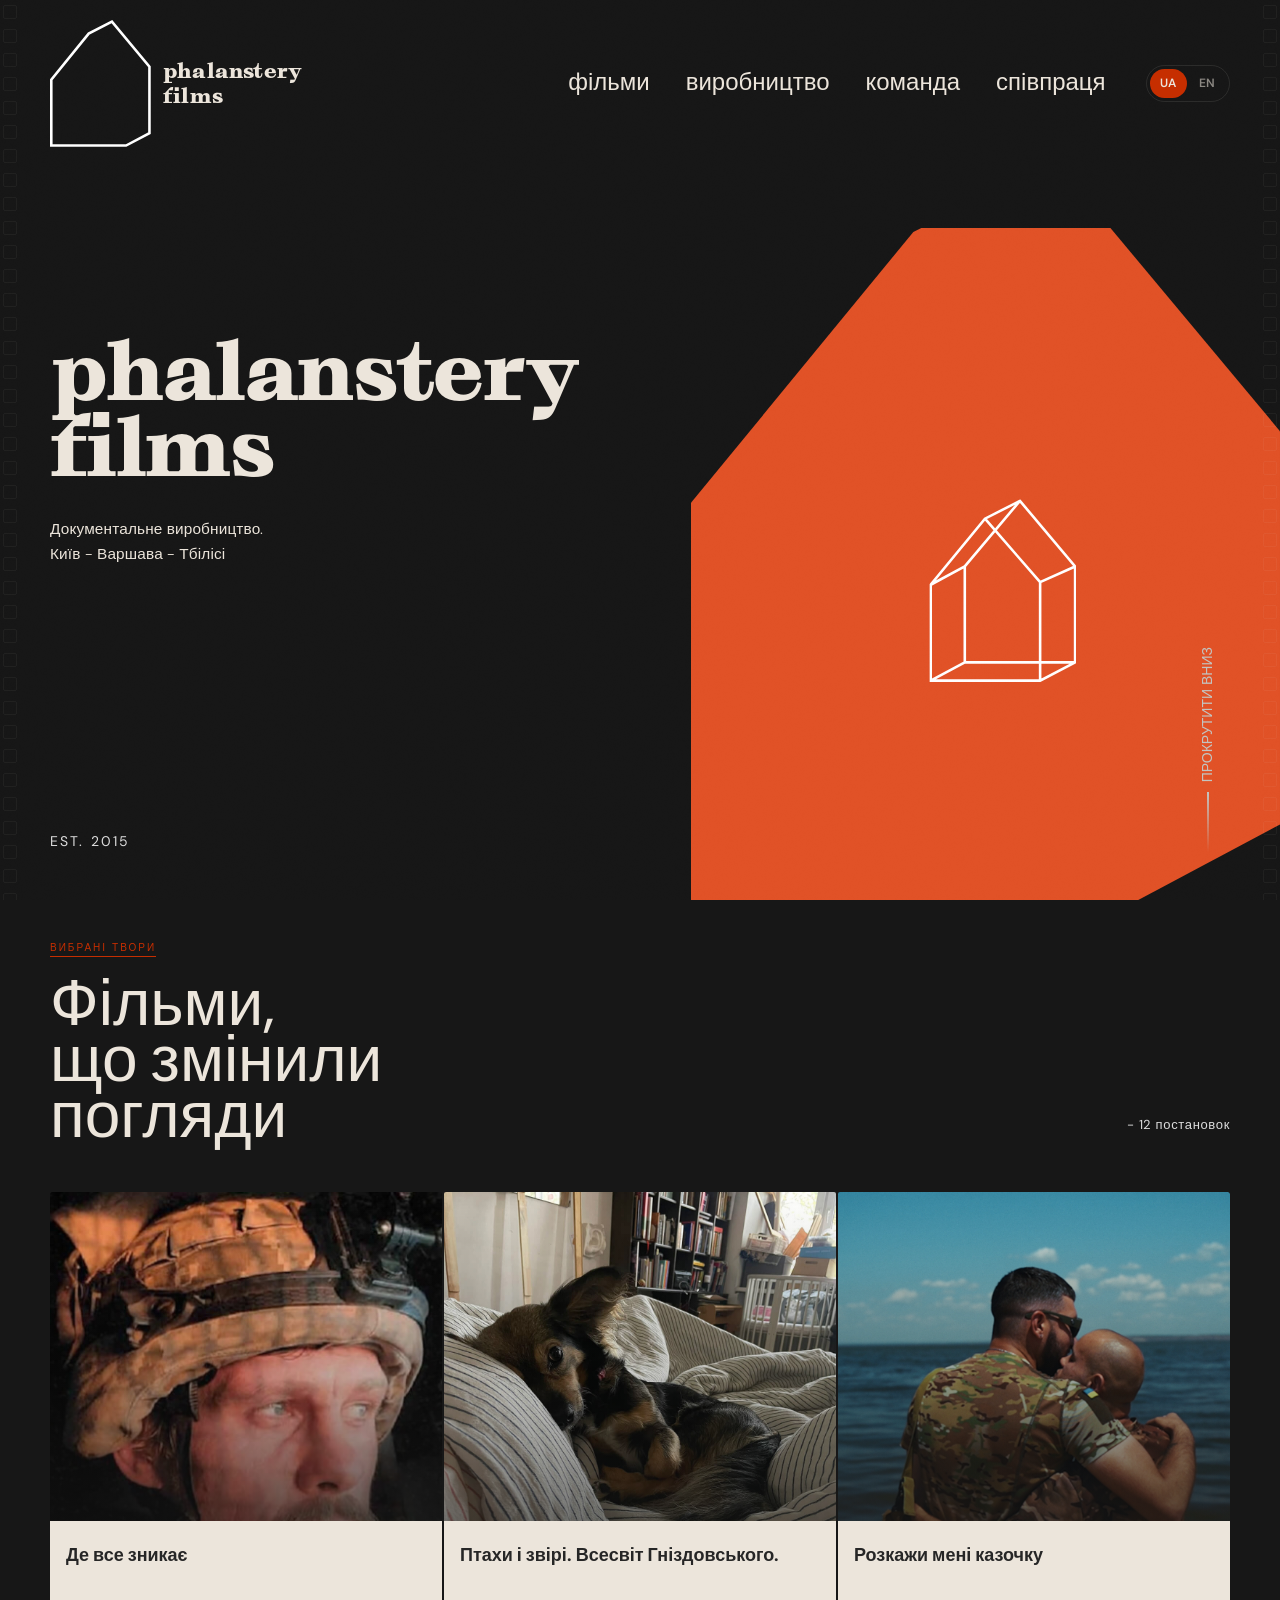
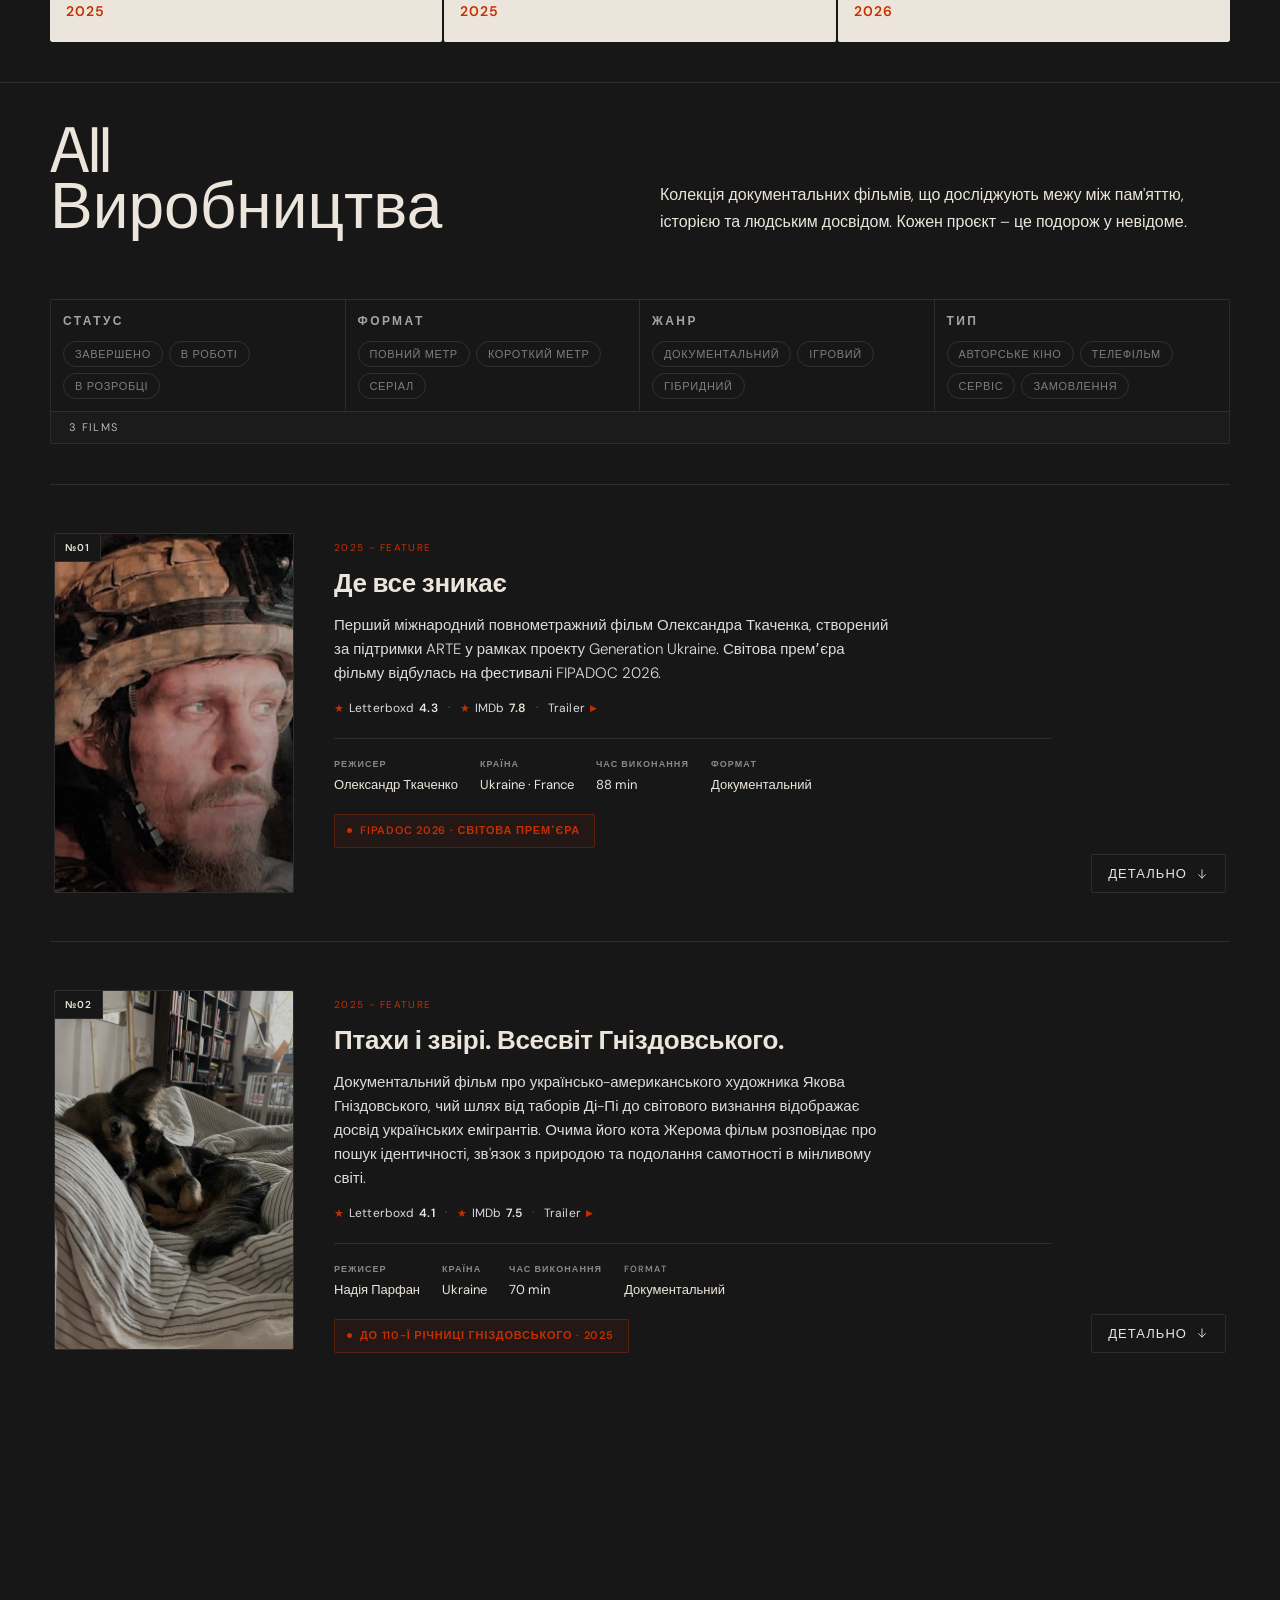
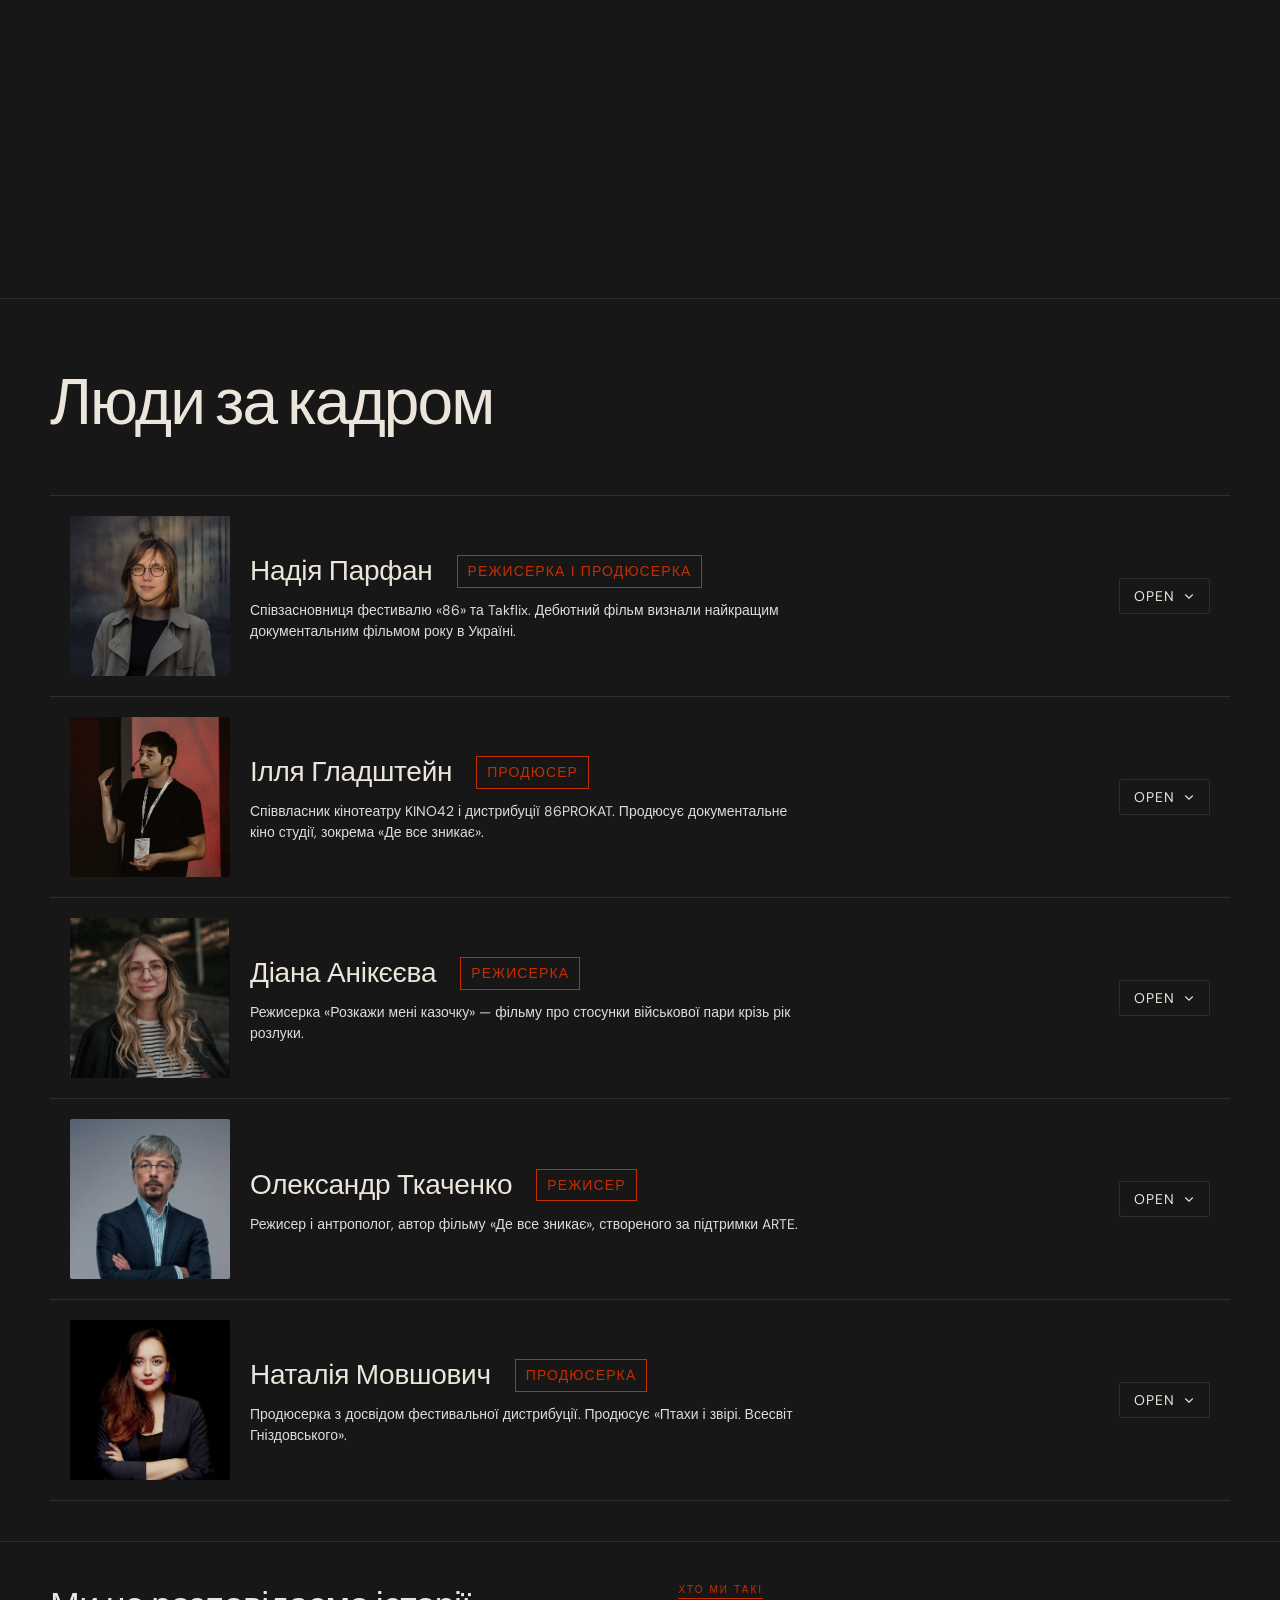
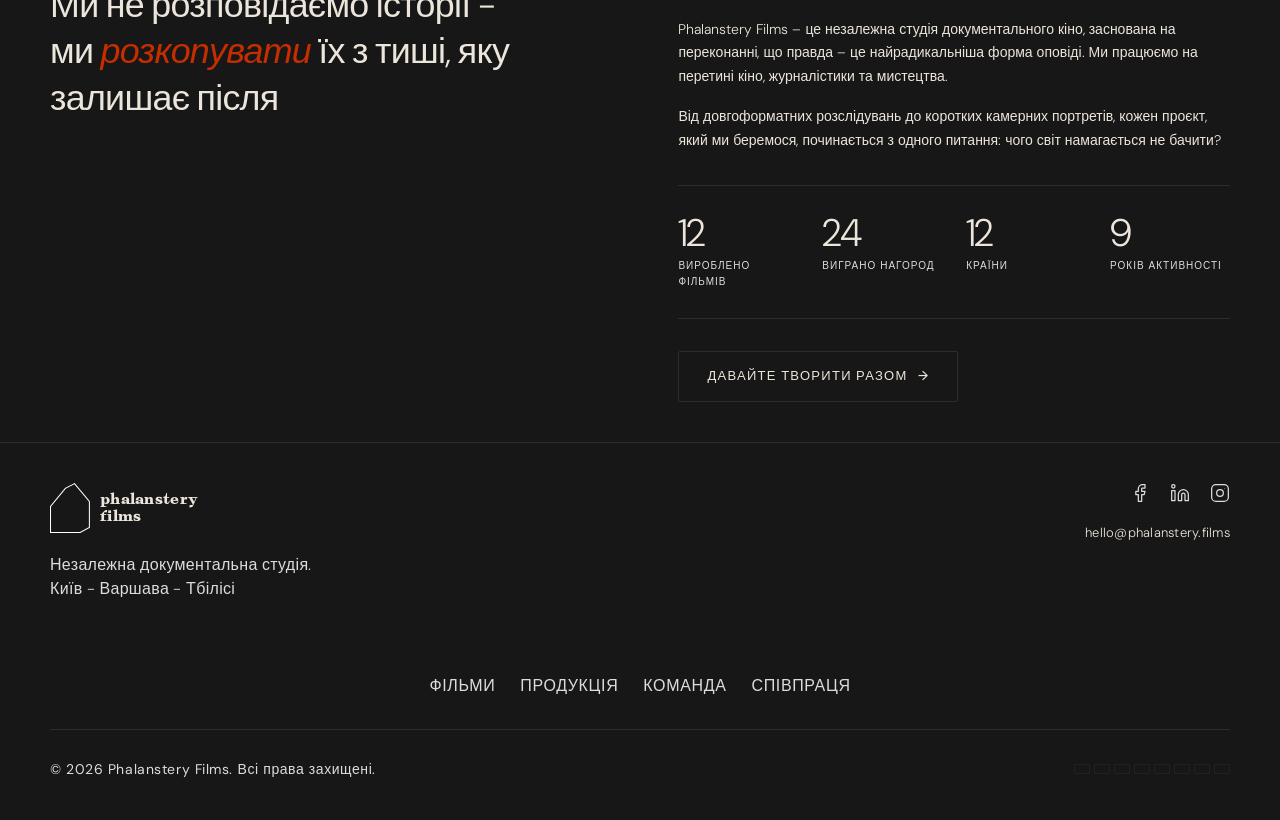
==== commit ba3dccb3: "test ua/en" ====
--- a/index.html
+++ b/index.html
@@ -1,5 +1,5 @@
 <!doctype html>
-<html lang="en">
+<html lang="uk">
   <head>
     <meta charset="UTF-8" />
     <meta name="viewport" content="width=device-width, initial-scale=1.0" />
@@ -78,17 +78,24 @@
           </span>
           <span class="logo-text">phalanstery<br />films</span>
         </a>
-        <button class="mm-close" id="mmClose" aria-label="Close menu">×</button>
+        <div class="mm-topbar-right">
+          <div class="lang-switch lang-switch--mobile" aria-label="Language">
+            <a href="../" class="lang-switch-link is-active">UA</a>
+            <span class="lang-switch-sep">/</span>
+            <a href="en/" class="lang-switch-link">EN</a>
+          </div>
+          <button class="mm-close" id="mmClose" aria-label="Close menu">×</button>
+        </div>
       </div>
 
       <!-- House/pentagon shape with nav links -->
       <div class="mm-shape-wrap">
         <div class="mm-shape">
           <ul class="mm-links">
-            <li><a href="#films">films</a></li>
-            <li><a href="#productions">productions</a></li>
-            <li><a href="#team">team</a></li>
-            <li><a href="#about">collaborate</a></li>
+            <li><a href="#films">фільми</a></li>
+            <li><a href="#productions">виробництво</a></li>
+            <li><a href="#team">команда</a></li>
+            <li><a href="#about">співпраця</a></li>
           </ul>
         </div>
       </div>
@@ -182,14 +189,19 @@
       <div class="header-right">
         <nav class="main-nav">
           <ul>
-            <li><a href="#films">films</a></li>
-            <li><a href="#productions">productions</a></li>
-            <li><a href="#team">team</a></li>
-            <li><a href="#about">collaborate</a></li>
+            <li><a href="#films">фільми</a></li>
+            <li><a href="#productions">виробництво</a></li>
+            <li><a href="#team">команда</a></li>
+            <li><a href="#about">співпраця</a></li>
           </ul>
         </nav>
         <!-- desktop-social тимчасово прихований, div залишено для JS-сумісності -->
         <div class="social-icons desktop-social"></div>
+        <div class="lang-switch" aria-label="Language">
+          <a href="../" class="lang-switch-link is-active">UA</a>
+          <span class="lang-switch-sep">/</span>
+          <a href="en/" class="lang-switch-link">EN</a>
+        </div>
         <div
           class="burger"
           id="burger"
@@ -224,7 +236,7 @@
       <div class="hero-content" id="heroContent">
         <h1 class="hero-logo-main">phalanstery<br />films</h1>
         <p class="hero-tagline">
-          Documentary production.<br />Kyiv - Warsaw - Tbilisi
+          Документальне виробництво.<br />Київ - Варшава - Тбілісі
         </p>
       </div>
 
@@ -233,7 +245,7 @@
       </div>
 
       <a href="#films" class="scroll-indicator">
-        <div class="scroll-label">Scroll down</div>
+        <div class="scroll-label">Прокрутити вниз</div>
         <div class="scroll-line"></div>
       </a>
     </section>
@@ -242,10 +254,10 @@
          FILMS SECTION
          ═══════════════════════════════════════════ -->
     <section id="films">
-      <div class="section-label reveal"><span>Selected Works</span></div>
+      <div class="section-label reveal"><span>Вибрані твори</span></div>
       <div class="films-header">
-        <h2 class="films-title reveal">The films </br>that changed </br>perspectives</h2>
-        <div class="films-count reveal reveal-delay-1">- 18 productions</div>
+        <h2 class="films-title reveal">Фільми, </br>що змінили </br>погляди</h2>
+        <div class="films-count reveal reveal-delay-1">- 12 постановок</div>
       </div>
 
       <div class="films-stage" id="filmsOrbit">
@@ -480,11 +492,9 @@
          ═══════════════════════════════════════════ -->
     <section id="productions">
       <div class="productions-header">
-        <h2 class="productions-title reveal">All<br />Productions</h2>
+        <h2 class="productions-title reveal">All<br />Виробництва</h2>
         <p class="productions-desc reveal reveal-delay-1">
-          A collection of documentary films that navigate the boundary between
-          memory, history, and human experience. Each project is a journey into
-          the unknown.
+          Колекція документальних фільмів, що досліджують межу між пам'яттю, історією та людським досвідом. Кожен проєкт – це подорож у невідоме.
         </p>
       </div>
 
@@ -549,7 +559,7 @@
 
       <!-- Scroll hint - visible on mobile/tablet when a filter is active -->
       <div class="pf-scroll-hint" id="pfScrollHint" aria-hidden="true">
-        <span>Scroll for more</span>
+        <span>Прокрутіть, щоб дізнатися більше</span>
         <svg viewBox="0 0 24 24" fill="none" stroke="currentColor" stroke-width="1.5" stroke-linecap="round" stroke-linejoin="round" width="12" height="12"><line x1="12" y1="5" x2="12" y2="19"/><polyline points="6,13 12,19 18,13"/></svg>
       </div>
 
@@ -589,11 +599,18 @@
               <p class="prod-desc">
                 Перший міжнародний повнометражний фільм Олександра Ткаченка, створений за підтримки ARTE у рамках проекту Generation Ukraine. Світова премʼєра фільму відбулась на фестивалі FIPADOC 2026.
               </p>
+              <div class="prod-links">
+                <a href="https://letterboxd.com/film/de-vse-znykaye/" target="_blank" rel="noopener" class="prod-link"><span class="prod-link-star">★</span>Letterboxd <span class="prod-link-rating">4.3</span></a>
+                <span class="prod-link-sep">·</span>
+                <a href="https://www.imdb.com/title/tt00000000/" target="_blank" rel="noopener" class="prod-link"><span class="prod-link-star">★</span>IMDb <span class="prod-link-rating">7.8</span></a>
+                <span class="prod-link-sep">·</span>
+                <a href="https://youtube.com/watch?v=00000000" target="_blank" rel="noopener" class="prod-link prod-link--trailer">Trailer <span class="prod-link-arrow">▶</span></a>
+              </div>
               <div class="prod-specs">
-                <div class="prod-spec"><span class="prod-spec-label">Director</span><span class="prod-spec-value">Олександр Ткаченко</span></div>
-                <div class="prod-spec"><span class="prod-spec-label">Country</span><span class="prod-spec-value">Ukraine · France</span></div>
-                <div class="prod-spec"><span class="prod-spec-label">Runtime</span><span class="prod-spec-value">88 min</span></div>
-                <div class="prod-spec"><span class="prod-spec-label">Format</span><span class="prod-spec-value">Документальний</span></div>
+                <div class="prod-spec"><span class="prod-spec-label">Режисер</span><span class="prod-spec-value">Олександр Ткаченко</span></div>
+                <div class="prod-spec"><span class="prod-spec-label">Країна</span><span class="prod-spec-value">Ukraine · France</span></div>
+                <div class="prod-spec"><span class="prod-spec-label">Час виконання</span><span class="prod-spec-value">88 min</span></div>
+                <div class="prod-spec"><span class="prod-spec-label">Формат</span><span class="prod-spec-value">Документальний</span></div>
               </div>
               <div class="prod-festival">
                 <span class="prod-festival-mark"></span>FIPADOC 2026 · Світова премʼєра
@@ -601,10 +618,10 @@
             </div>
             <button
               class="prod-expand-btn"
-              aria-label="Expand film details"
+              aria-label="Expand film Детально"
               aria-expanded="false"
             >
-              <span class="prod-expand-label">Details</span>
+              <span class="prod-expand-label">Детально</span>
               <svg
                 class="prod-arrow"
                 viewBox="0 0 24 24"
@@ -623,17 +640,17 @@
             <div class="film-body">
               <!-- Mobile-only description -->
               <p class="prod-mobile-desc">Перший міжнародний повнометражний фільм Олександра Ткаченка, створений за підтримки ARTE у рамках проекту Generation Ukraine. Світова премʼєра фільму відбулась на фестивалі FIPADOC 2026.</p>
-              <!-- 01 Film Details -->
+              <!-- 01 Film Детально -->
               <div class="film-acc-item film-acc-open">
                 <button class="film-acc-trigger" aria-expanded="true">
-                  <span class="film-acc-label">Film Details</span>
+                  <span class="film-acc-label">Film Детально</span>
                   <span class="film-acc-index">01</span>
                   <svg class="film-acc-arrow" viewBox="0 0 24 24" fill="none" stroke="currentColor" stroke-width="1.5" stroke-linecap="round" stroke-linejoin="round">
                     <line x1="12" y1="5" x2="12" y2="19" /><polyline points="6,13 12,19 18,13" />
                   </svg>
                 </button>
                 <div class="film-acc-body">
-                  <div class="film-details-block">
+                  <div class="film-Детально-block">
                     <div class="fdb-specs">
                       <span class="fdb-spec fdb-spec--stage stage-У прокаті">У прокаті</span>
                       <span class="fdb-spec">88 min</span>
@@ -643,7 +660,7 @@
                     </div>
                     <div class="fdb-credits">
                       <div class="fdb-credit-row">
-                        <span class="fdb-credit-label">Director</span>
+                        <span class="fdb-credit-label">Режисер</span>
                         <span class="fdb-credit-value">Олександр Ткаченко</span>
                       </div>
                       <div class="fdb-credit-row">
@@ -679,7 +696,7 @@
                   <ul class="pdp-festivals">
                     <li>
                       <span class="pdp-fest-year">2026</span>FIPADOC -
-                      World Premiere
+                      Світова прем'єра
                     </li>
                   </ul>
                 </div>
@@ -756,7 +773,7 @@
                         <circle cx="32" cy="32" r="30" />
                         <polygon points="26,20 26,44 46,32" fill="currentColor" stroke="none" opacity="0.6" />
                       </svg>
-                      <span>Trailer available on request</span>
+                      <span>Trailer доступний за запитом</span>
                     </div>
                   </div>
                 </div>
@@ -822,10 +839,17 @@
               <p class="prod-desc">
                 Документальний фільм про українсько-американського художника Якова Гніздовського, чий шлях від таборів Ді-Пі до світового визнання відображає досвід українських емігрантів. Очима його кота Жерома фільм розповідає про пошук ідентичності, зв'язок з природою та подолання самотності в мінливому світі.
               </p>
+              <div class="prod-links">
+                <a href="https://letterboxd.com/film/ptakhy-i-zviri/" target="_blank" rel="noopener" class="prod-link"><span class="prod-link-star">★</span>Letterboxd <span class="prod-link-rating">4.1</span></a>
+                <span class="prod-link-sep">·</span>
+                <a href="https://www.imdb.com/title/tt00000001/" target="_blank" rel="noopener" class="prod-link"><span class="prod-link-star">★</span>IMDb <span class="prod-link-rating">7.5</span></a>
+                <span class="prod-link-sep">·</span>
+                <a href="https://youtube.com/watch?v=00000001" target="_blank" rel="noopener" class="prod-link prod-link--trailer">Trailer <span class="prod-link-arrow">▶</span></a>
+              </div>
               <div class="prod-specs">
-                <div class="prod-spec"><span class="prod-spec-label">Director</span><span class="prod-spec-value">Надія Парфан</span></div>
-                <div class="prod-spec"><span class="prod-spec-label">Country</span><span class="prod-spec-value">Ukraine</span></div>
-                <div class="prod-spec"><span class="prod-spec-label">Runtime</span><span class="prod-spec-value">70 min</span></div>
+                <div class="prod-spec"><span class="prod-spec-label">Режисер</span><span class="prod-spec-value">Надія Парфан</span></div>
+                <div class="prod-spec"><span class="prod-spec-label">Країна</span><span class="prod-spec-value">Ukraine</span></div>
+                <div class="prod-spec"><span class="prod-spec-label">Час виконання</span><span class="prod-spec-value">70 min</span></div>
                 <div class="prod-spec"><span class="prod-spec-label">Format</span><span class="prod-spec-value">Документальний</span></div>
               </div>
               <div class="prod-festival">
@@ -834,10 +858,10 @@
             </div>
             <button
               class="prod-expand-btn"
-              aria-label="Expand film details"
+              aria-label="Expand film Детально"
               aria-expanded="false"
             >
-              <span class="prod-expand-label">Details</span>
+              <span class="prod-expand-label">Детально</span>
               <svg
                 class="prod-arrow"
                 viewBox="0 0 24 24"
@@ -856,17 +880,17 @@
             <div class="film-body">
               <!-- Mobile-only description -->
               <p class="prod-mobile-desc">Документальний фільм про українсько-американського художника Якова Гніздовського, чий шлях від таборів Ді-Пі до світового визнання відображає досвід українських емігрантів. Очима його кота Жерома фільм розповідає про пошук ідентичності, зв'язок з природою та подолання самотності в мінливому світі.</p>
-              <!-- 01 Film Details -->
+              <!-- 01 Film Детально -->
               <div class="film-acc-item film-acc-open">
                 <button class="film-acc-trigger" aria-expanded="true">
-                  <span class="film-acc-label">Film Details</span>
+                  <span class="film-acc-label">Film Детально</span>
                   <span class="film-acc-index">01</span>
                   <svg class="film-acc-arrow" viewBox="0 0 24 24" fill="none" stroke="currentColor" stroke-width="1.5" stroke-linecap="round" stroke-linejoin="round">
                     <line x1="12" y1="5" x2="12" y2="19" /><polyline points="6,13 12,19 18,13" />
                   </svg>
                 </button>
                 <div class="film-acc-body">
-                  <div class="film-details-block">
+                  <div class="film-Детально-block">
                     <div class="fdb-specs">
                       <span class="fdb-spec fdb-spec--stage stage-У прокаті">У прокаті</span>
                       <span class="fdb-spec">70 min</span>
@@ -876,7 +900,7 @@
                     </div>
                     <div class="fdb-credits">
                       <div class="fdb-credit-row">
-                        <span class="fdb-credit-label">Director</span>
+                        <span class="fdb-credit-label">Режисерка</span>
                         <span class="fdb-credit-value">Надія Парфан</span>
                       </div>
                       <div class="fdb-credit-row">
@@ -980,7 +1004,7 @@
                         <circle cx="32" cy="32" r="30" />
                         <polygon points="26,20 26,44 46,32" fill="currentColor" stroke="none" opacity="0.6" />
                       </svg>
-                      <span>Trailer available on request</span>
+                      <span>Trailer доступний за запитом</span>
                     </div>
                   </div>
                 </div>
@@ -1047,10 +1071,17 @@
                 Інтимний портрет пари, чиє кохання розвивається на відстані
                 та під постійною увагою публіки.
               </p>
+              <div class="prod-links">
+                <a href="https://letterboxd.com/film/rozkazhy-meni-kazochku/" target="_blank" rel="noopener" class="prod-link"><span class="prod-link-star">★</span>Letterboxd <span class="prod-link-rating">—</span></a>
+                <span class="prod-link-sep">·</span>
+                <a href="https://www.imdb.com/title/tt00000002/" target="_blank" rel="noopener" class="prod-link"><span class="prod-link-star">★</span>IMDb <span class="prod-link-rating">—</span></a>
+                <span class="prod-link-sep">·</span>
+                <a href="https://youtube.com/watch?v=00000002" target="_blank" rel="noopener" class="prod-link prod-link--trailer">Trailer <span class="prod-link-arrow">▶</span></a>
+              </div>
               <div class="prod-specs">
-                <div class="prod-spec"><span class="prod-spec-label">Director</span><span class="prod-spec-value">Діана Анікєєва</span></div>
-                <div class="prod-spec"><span class="prod-spec-label">Country</span><span class="prod-spec-value">Ukraine</span></div>
-                <div class="prod-spec"><span class="prod-spec-label">Runtime</span><span class="prod-spec-value">21 min</span></div>
+                <div class="prod-spec"><span class="prod-spec-label">Режисер</span><span class="prod-spec-value">Діана Анікєєва</span></div>
+                <div class="prod-spec"><span class="prod-spec-label">Країна</span><span class="prod-spec-value">Ukraine</span></div>
+                <div class="prod-spec"><span class="prod-spec-label">Час виконання</span><span class="prod-spec-value">21 min</span></div>
                 <div class="prod-spec"><span class="prod-spec-label">Format</span><span class="prod-spec-value">Short</span></div>
               </div>
               <div class="prod-festival">
@@ -1059,10 +1090,10 @@
             </div>
             <button
               class="prod-expand-btn"
-              aria-label="Expand film details"
+              aria-label="Expand film Детально"
               aria-expanded="false"
             >
-              <span class="prod-expand-label">Details</span>
+              <span class="prod-expand-label">Детально</span>
               <svg
                 class="prod-arrow"
                 viewBox="0 0 24 24"
@@ -1081,17 +1112,17 @@
             <div class="film-body">
               <!-- Mobile-only description -->
               <p class="prod-mobile-desc">Інтимний портрет пари, чиє кохання розвивається на відстані та під постійною увагою публіки.</p>
-              <!-- 01 Film Details -->
+              <!-- 01 Film Детально -->
               <div class="film-acc-item film-acc-open">
                 <button class="film-acc-trigger" aria-expanded="true">
-                  <span class="film-acc-label">Film Details</span>
+                  <span class="film-acc-label">Film Детально</span>
                   <span class="film-acc-index">01</span>
                   <svg class="film-acc-arrow" viewBox="0 0 24 24" fill="none" stroke="currentColor" stroke-width="1.5" stroke-linecap="round" stroke-linejoin="round">
                     <line x1="12" y1="5" x2="12" y2="19" /><polyline points="6,13 12,19 18,13" />
                   </svg>
                 </button>
                 <div class="film-acc-body">
-                  <div class="film-details-block">
+                  <div class="film-Детально-block">
                     <div class="fdb-specs">
                       <span class="fdb-spec fdb-spec--stage stage-У прокаті">У прокаті</span>
                       <span class="fdb-spec">21 min</span>
@@ -1101,7 +1132,7 @@
                     </div>
                     <div class="fdb-credits">
                       <div class="fdb-credit-row">
-                        <span class="fdb-credit-label">Director</span>
+                        <span class="fdb-credit-label">Режисерка</span>
                         <span class="fdb-credit-value">Діана Анікєєва</span>
                       </div>
                       <div class="fdb-credit-row">
@@ -1210,7 +1241,7 @@
                         <circle cx="32" cy="32" r="30" />
                         <polygon points="26,20 26,44 46,32" fill="currentColor" stroke="none" opacity="0.6" />
                       </svg>
-                      <span>Trailer available on request</span>
+                      <span>Trailer доступний за запитом</span>
                     </div>
                   </div>
                 </div>
@@ -1288,7 +1319,7 @@
          ═══════════════════════════════════════════ -->
     <section id="team">
       <div class="section-label reveal"><span>The Team</span></div>
-      <h2 class="team-title reveal">People behind<br />the frame</h2>
+      <h2 class="team-title reveal">Люди за кадром</h2>
 
       <div class="team-list">
         <!-- TEAM MEMBER 1 -->
@@ -1865,45 +1896,39 @@
     <section id="about">
       <div class="about-inner">
         <div class="about-quote reveal">
-          We do not tell stories -<br />we
-          <span class="highlight">excavate</span> them from<br />the silence
-          history leaves behind
+          Ми не розповідаємо історії -<br />ми
+          <span class="highlight">розкопувати</span> їх з тиші, яку залишає після
         </div>
         <div class="about-right">
-          <div class="section-label reveal"><span>Who We Are</span></div>
+          <div class="section-label reveal"><span>Хто ми такі</span></div>
           <p class="about-text reveal reveal-delay-1">
-            Phalanstery Films is an independent documentary production studio
-            founded on the belief that truth is the most radical form of
-            storytelling. We work at the intersection of cinema, journalism, and
-            art.
+            Phalanstery Films – це незалежна студія документального кіно, заснована на переконанні, що правда – це найрадикальніша форма оповіді. Ми працюємо на перетині кіно, журналістики та мистецтва.
           </p>
           <p class="about-text reveal reveal-delay-2">
-            From long-form investigations to intimate short portraits, every
-            project we undertake begins with a single question: what is the
-            world trying not to see?
+            Від довгоформатних розслідувань до коротких камерних портретів, кожен проєкт, який ми беремося, починається з одного питання: чого світ намагається не бачити?
           </p>
           <div class="about-stats reveal reveal-delay-1">
             <div class="stat-item">
-              <div class="stat-number">18</div>
-              <div class="stat-label">Films Produced</div>
+              <div class="stat-number">12</div>
+              <div class="stat-label">Вироблено фільмів</div>
             </div>
             <div class="stat-item">
               <div class="stat-number">24</div>
-              <div class="stat-label">Awards Won</div>
+              <div class="stat-label">Виграно нагород</div>
             </div>
             <div class="stat-item">
               <div class="stat-number">12</div>
-              <div class="stat-label">Countries</div>
+              <div class="stat-label">Країни</div>
             </div>
             <div class="stat-item">
               <div class="stat-number">9</div>
-              <div class="stat-label">Years Active</div>
+              <div class="stat-label">Років активності</div>
             </div>
           </div>
           <a
             href="mailto:hello@phalanstery.films"
             class="cta-collaborate reveal reveal-delay-2"
-            >Let's create together <span class="cta-arrow">→</span></a
+            >Давайте творити разом <span class="cta-arrow">→</span></a
           >
         </div>
       </div>
@@ -1927,7 +1952,7 @@
           <span class="logo-text">phalanstery<br />films</span>
           </div>
           <p class="footer-tagline">
-            Independent documentary production.<br />Kyiv - Warsaw - Tbilisi
+            Незалежна документальна студія.<br />Київ - Варшава - Тбілісі
           </p>
         </div>
         <div class="footer-right reveal reveal-delay-1">
@@ -1990,14 +2015,14 @@
       </div>
 
       <nav class="footer-nav">
-        <a href="#films">films</a>
-        <a href="#productions">productions</a>
-        <a href="#team">team</a>
-        <a href="#about">collaborate</a>
+        <a href="#films">Фільми</a>
+        <a href="#productions">Продукція</a>
+        <a href="#team">Команда</a>
+        <a href="#about">Співпраця</a>
       </nav>
       <div class="footer-bottom">
         <div class="footer-copy">
-          © 2026 Phalanstery Films. All rights reserved.
+          © 2026 Phalanstery Films. Всі права захищені.
         </div>
         <div class="footer-strip">
           <div class="footer-strip-frame"></div>
--- a/assets/css/style.css
+++ b/assets/css/style.css
@@ -144,6 +144,12 @@
   justify-content: space-between;
   padding: 22px 28px 0;
   z-index: 10;
+}
+
+.mm-topbar-right {
+  display: flex;
+  align-items: center;
+  gap: 22px;
 }
 
 .mm-close {
@@ -1146,6 +1152,47 @@
   max-width: 56ch;
 }
 
+/* ── Ratings & links row (Letterboxd / IMDb / Trailer) ── */
+.prod-links {
+  display: flex;
+  flex-wrap: wrap;
+  align-items: center;
+  gap: 10px;
+  margin-top: 14px;
+  font-family: var(--font-body);
+  font-size: 12px;
+  letter-spacing: 0.01em;
+}
+.prod-link {
+  display: inline-flex;
+  align-items: center;
+  gap: 5px;
+  color: var(--text-muted);
+  text-decoration: none;
+  transition: color 0.2s ease;
+}
+.prod-link:hover {
+  color: var(--text-light);
+}
+.prod-link-star {
+  color: var(--accent);
+  font-size: 11px;
+  line-height: 1;
+}
+.prod-link-rating {
+  color: var(--text-light);
+  font-weight: 600;
+}
+.prod-link-sep {
+  color: var(--text-dim);
+  opacity: 0.4;
+  font-size: 11px;
+}
+.prod-link--trailer .prod-link-arrow {
+  color: var(--accent);
+  font-size: 9px;
+}
+
 /* ── Compact spec strip (Director / Country / Runtime / Format) ── */
 .prod-specs {
   display: flex;
@@ -2143,7 +2190,7 @@
   right: 40px;
   width: 40px;
   height: 40px;
-  border: 1px solid var(--border);
+  border: 1px solid var(--accent);
   border-radius: 50%;
   display: flex;
   align-items: center;
@@ -2268,8 +2315,52 @@
   display: none;
 }
 
-/* ─── LANG SWITCH (compatibility) ─── */
+/* ─── LANG SWITCH (UA / EN) ─── */
+
 .lang-switch {
+  position: relative;
+  display: flex;
+  align-items: center;
+  gap: 2px;
+  padding: 3px;
+  border: 1px solid var(--border);
+  border-radius: 20px;
+  font-family: var(--font-body);
+  font-size: 12px;
+  font-weight: 600;
+  letter-spacing: 0.05em;
+  text-transform: uppercase;
+}
+.lang-switch-link {
+  position: relative;
+  z-index: 1;
+  display: inline-flex;
+  align-items: center;
+  justify-content: center;
+  min-width: 28px;
+  padding: 5px 10px;
+  border-radius: 16px;
+  color: var(--linen-white);
+  opacity: 0.55;
+  text-decoration: none;
+  transition:
+    color 0.25s ease,
+    opacity 0.25s ease;
+}
+.lang-switch-link:hover {
+  opacity: 0.9;
+  color: var(--text-light);
+}
+.lang-switch-link.is-active {
+  opacity: 1;
+  color: var(--linen-white);
+  background: var(--accent);
+  pointer-events: none;
+}
+.lang-switch-sep {
+  display: none;
+}
+.lang-switch--mobile {
   display: none;
 }
 
@@ -2289,6 +2380,14 @@
 
   .desktop-social {
     display: none;
+  }
+
+  .header-right > .lang-switch {
+    display: none;
+  }
+
+  .lang-switch--mobile {
+    display: flex;
   }
 
   .productions-title,
@@ -3158,11 +3257,12 @@
     display: none;
   }
 
-  /* Editorial card additions (index tag, spec strip, festival badge)
+  /* Editorial card additions (index tag, spec strip, festival badge, links row)
      are desktop-only — mobile keeps the full-poster overlay clean */
   .prod-index,
   .prod-specs,
-  .prod-festival {
+  .prod-festival,
+  .prod-links {
     display: none;
   }
 
@@ -3212,9 +3312,10 @@
     border-bottom: 1px solid var(--border);
   }
 
-  /* Separator between production items */
-  #productionsList .production-item + .production-item {
-    /* gap already handled by flex gap */
+  .footer-nav {
+    flex-direction: column;
+    gap: 12px;
+    align-items: center;
   }
 }
 
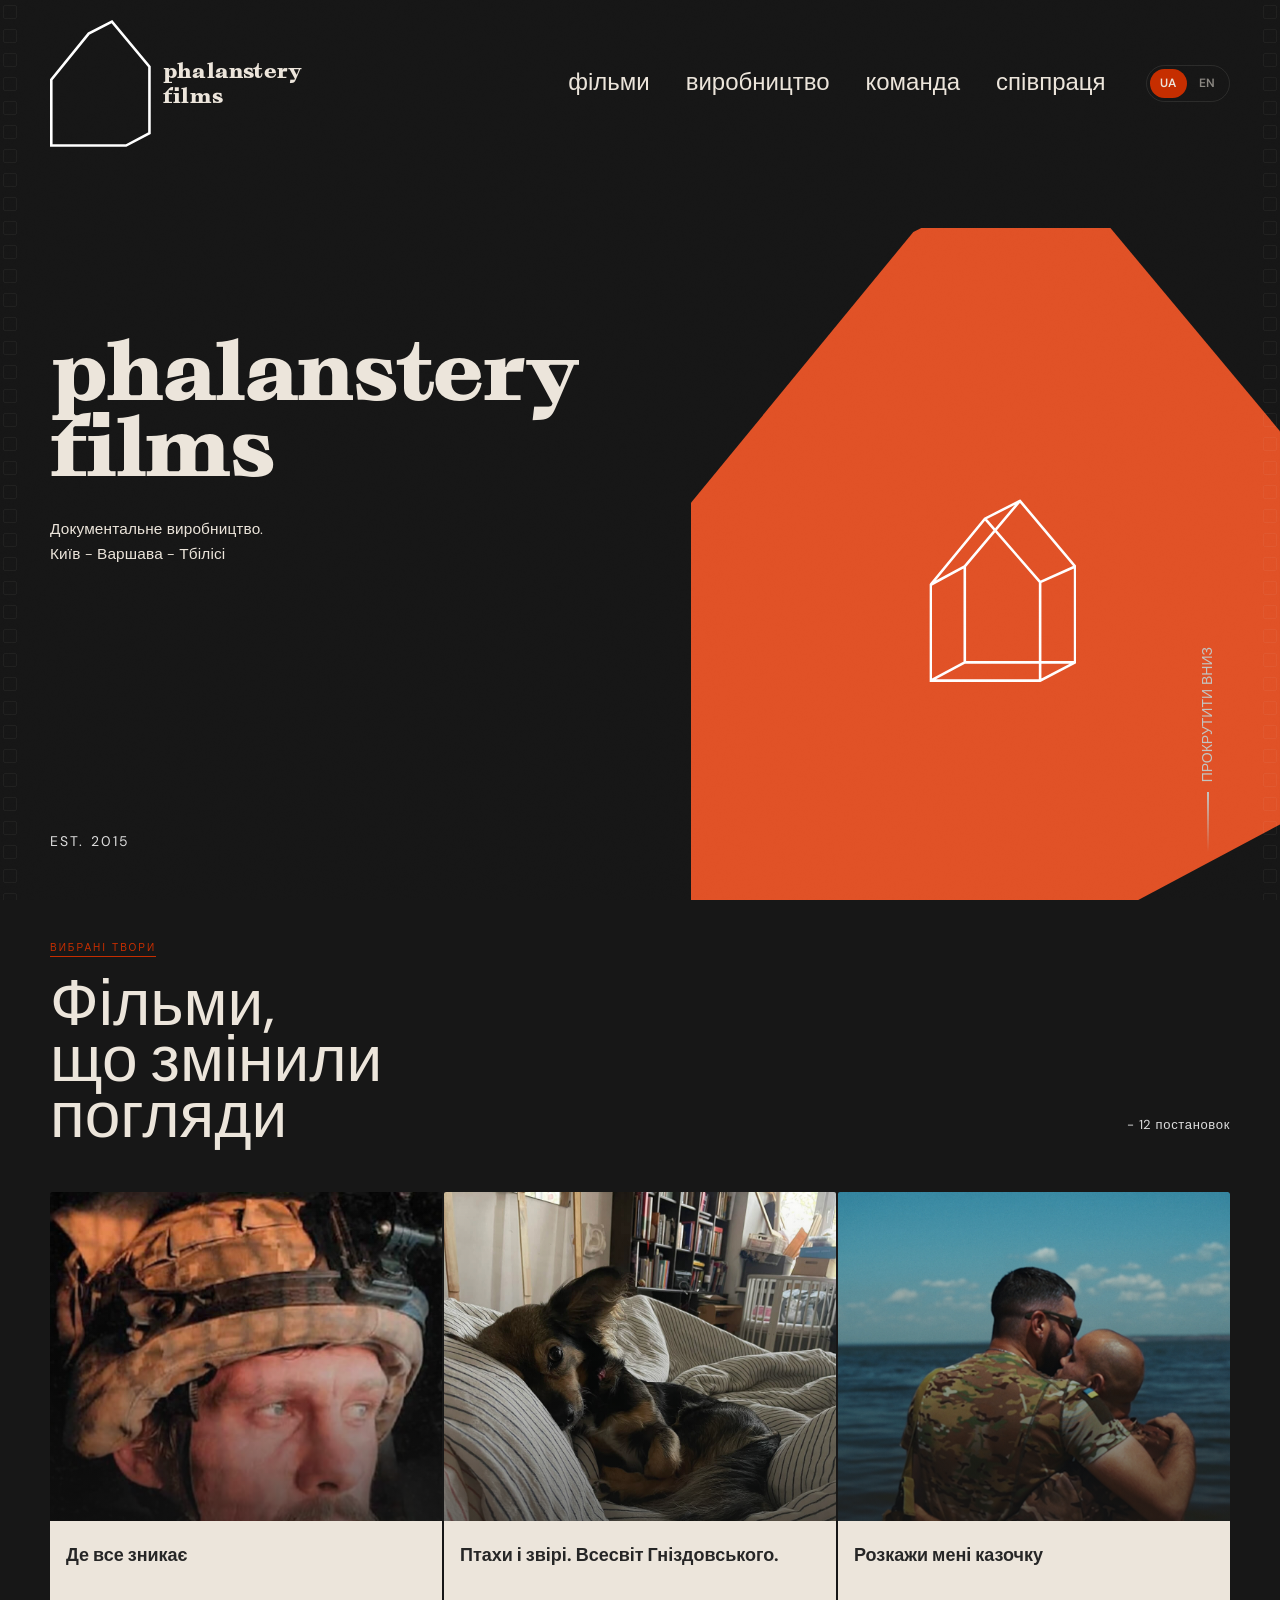
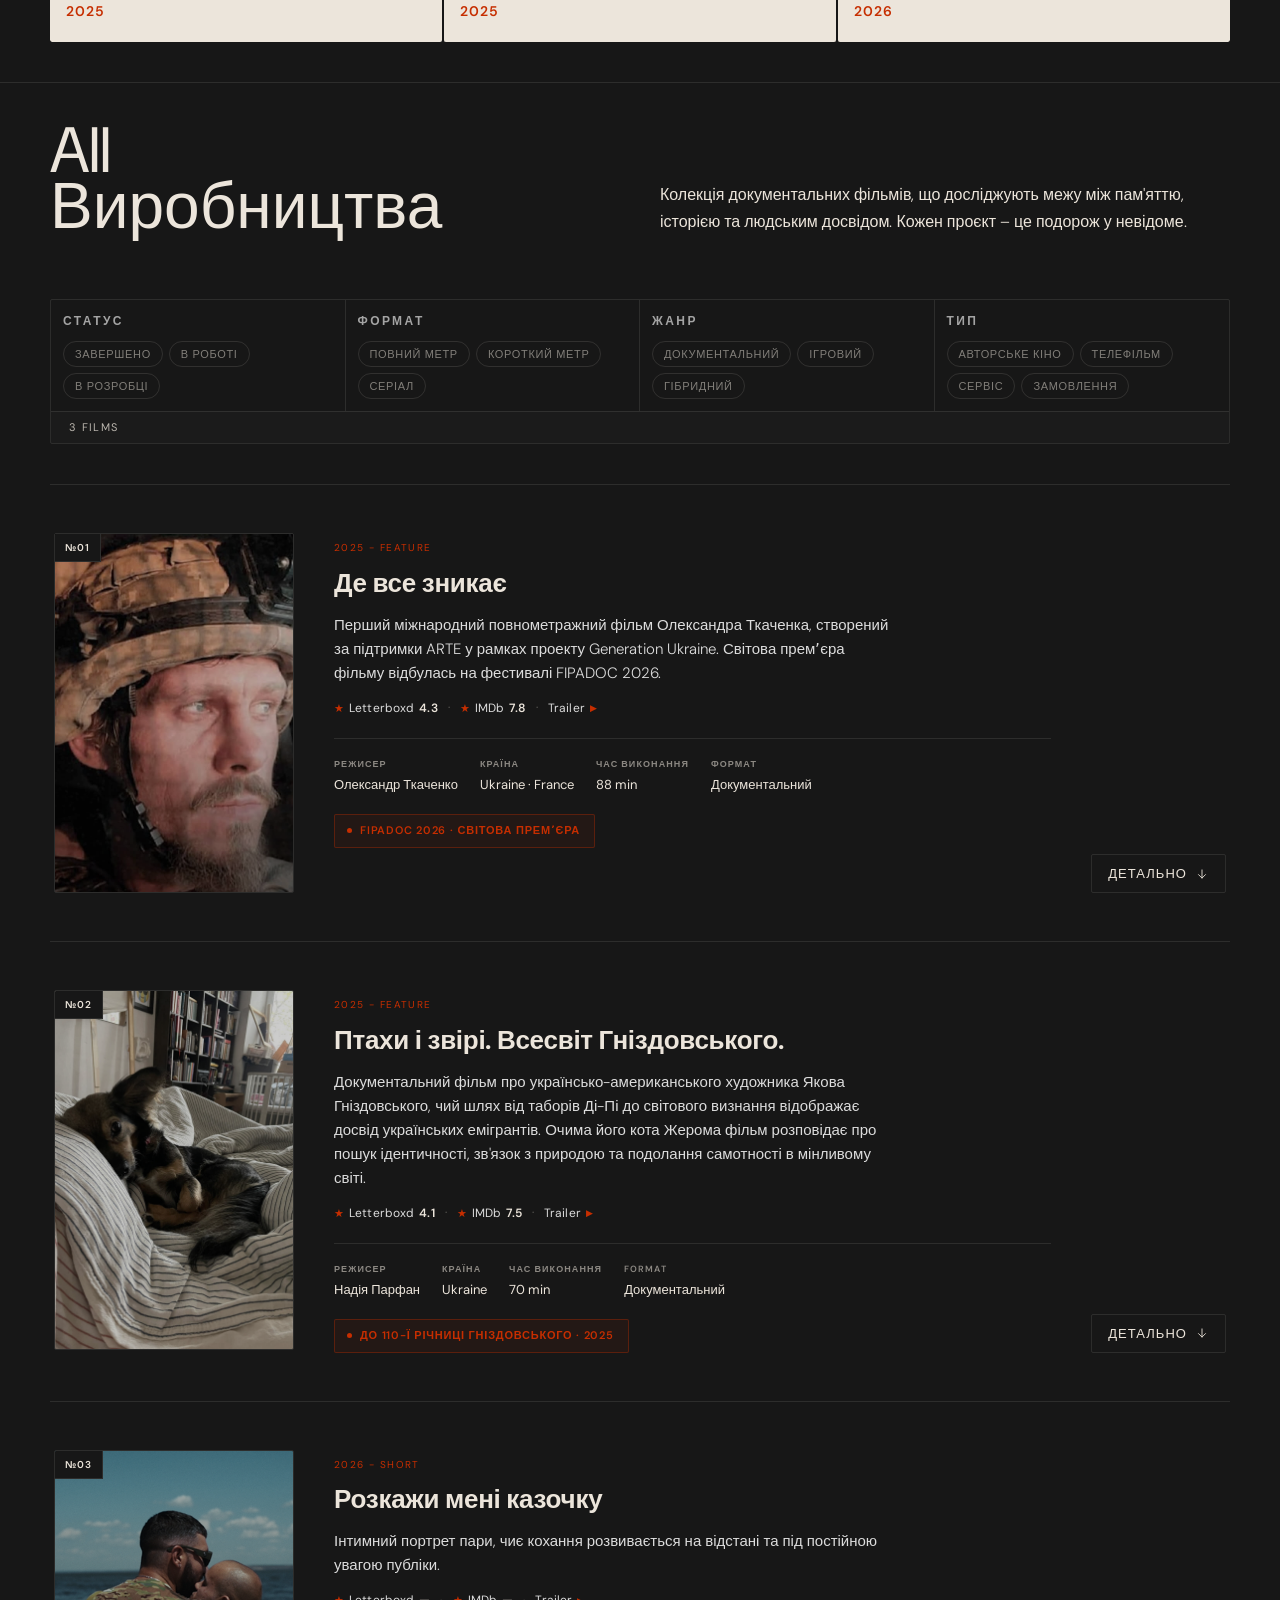
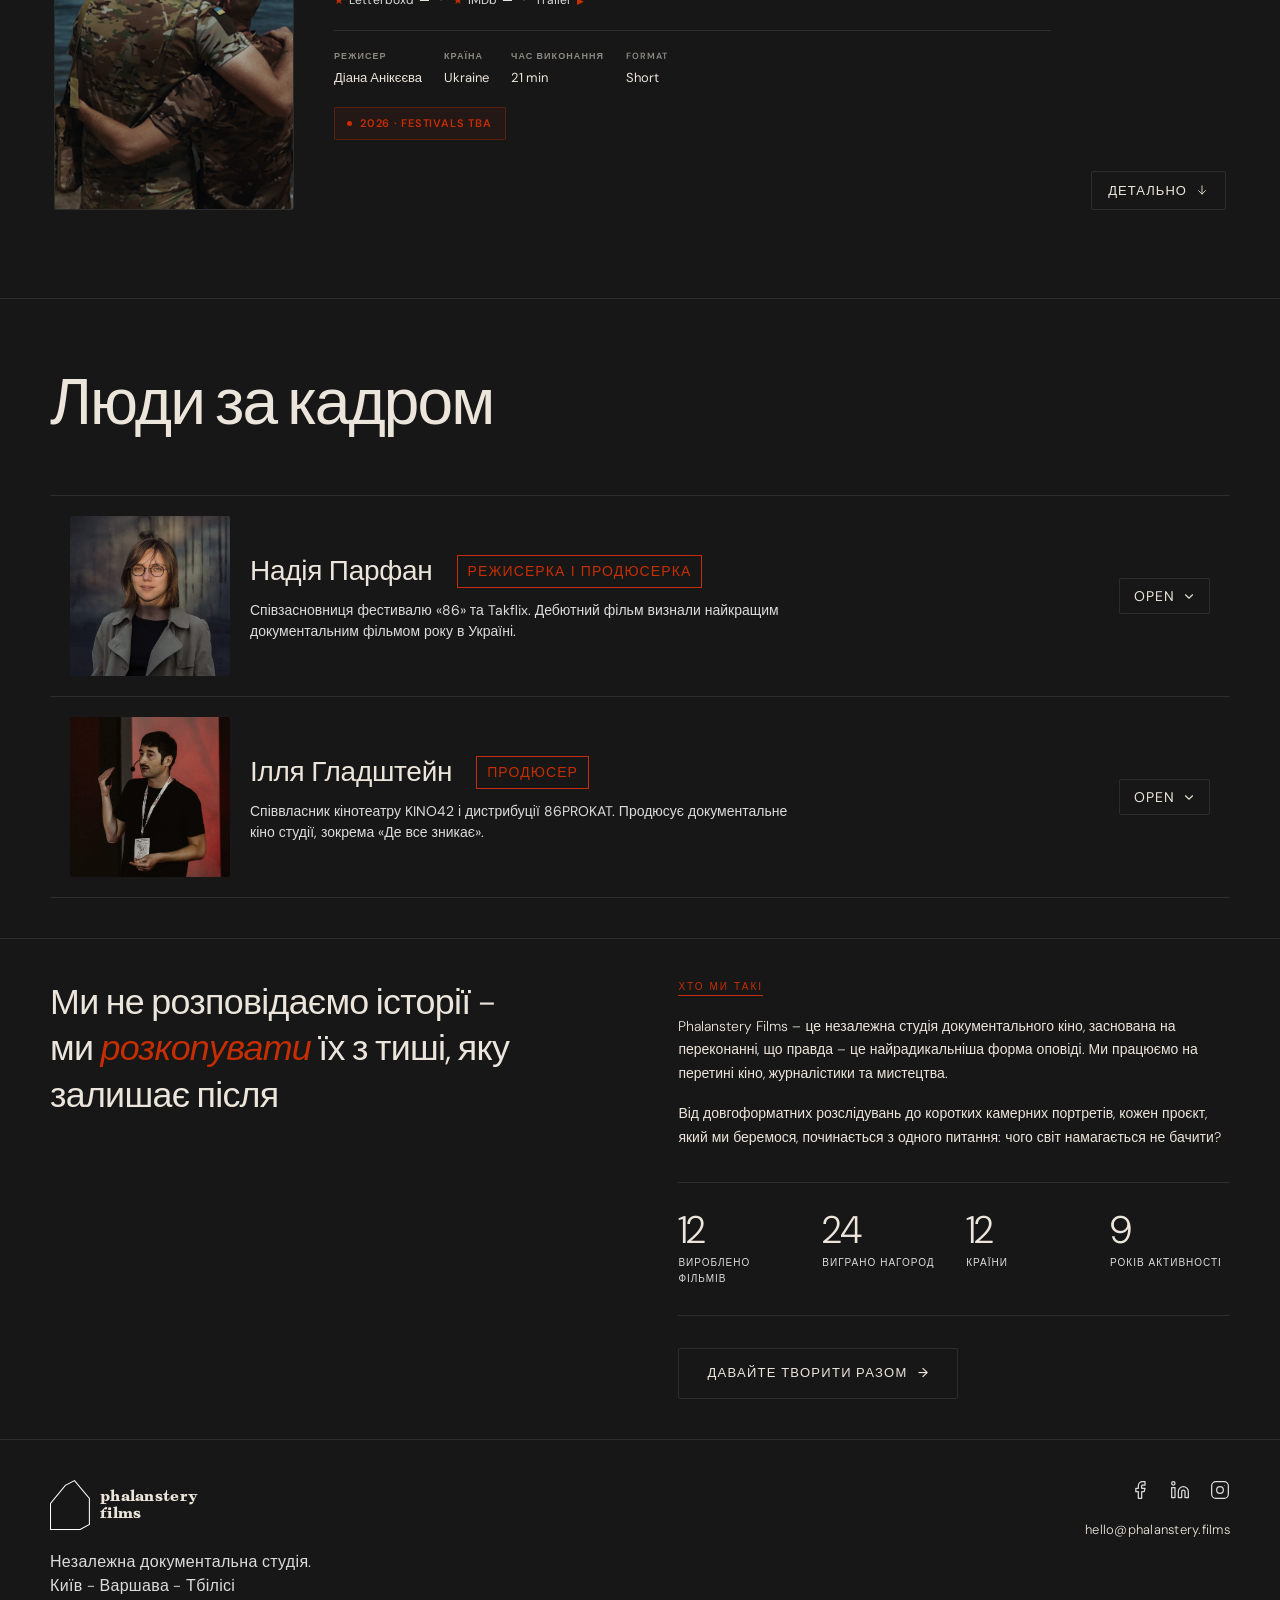
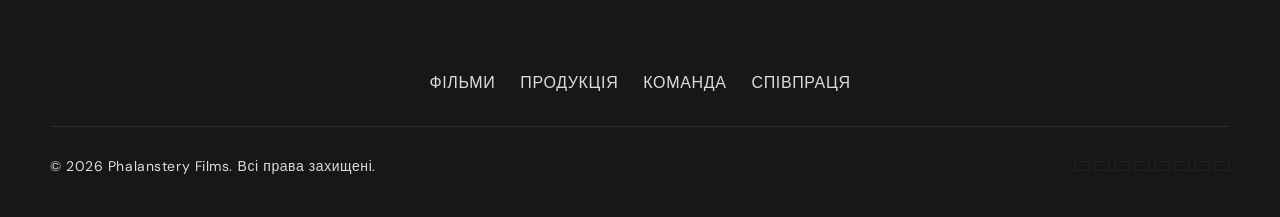
==== commit 0bdc8139: "some team members were deleted" ====
--- a/index.html
+++ b/index.html
@@ -1551,342 +1551,6 @@
             </div>
           </div>
         </div>
-
-        <!-- TEAM MEMBER 3 -->
-        <div
-          class="team-item reveal reveal-delay-2"
-          data-team="diana-anikeieva"
-        >
-          <div class="team-row">
-            <div class="team-row-photo">
-              <img
-                src="assets/images/team-photo/diana-anikeeva-director.jpg"
-                alt="Діана Анікєєва"
-                loading="lazy"
-              />
-            </div>
-            <div class="team-row-main">
-              <div class="team-row-top">
-                <div class="team-row-name">Діана Анікєєва</div>
-                <div class="team-row-role">Режисерка</div>
-              </div>
-              <p class="team-row-desc">
-                Режисерка «Розкажи мені казочку» — фільму про стосунки
-                військової пари крізь рік розлуки.
-              </p>
-            </div>
-            <button class="team-row-toggle" aria-expanded="false">
-              <span class="team-row-toggle-label">Open</span>
-              <svg
-                viewBox="0 0 16 16"
-                fill="none"
-                stroke="currentColor"
-                stroke-width="1.5"
-              >
-                <polyline points="3,6 8,11 13,6" />
-              </svg>
-            </button>
-          </div>
-          <div class="team-detail-panel" aria-hidden="true">
-            <div class="team-detail-inner">
-              <div class="team-detail-photo">
-                <img
-                  src="assets/images/team-photo/diana-anikeeva-director.jpg"
-                  alt="Діана Анікєєва"
-                  loading="lazy"
-                />
-              </div>
-              <div class="team-detail-content">
-                <div class="team-acc-item team-acc-open">
-                  <button class="team-acc-trigger" aria-expanded="true">
-                    <span class="team-acc-label">About</span>
-                    <span class="team-acc-num">01</span>
-                    <svg
-                      class="team-acc-arrow"
-                      viewBox="0 0 24 24"
-                      fill="none"
-                      stroke="currentColor"
-                      stroke-width="1.5"
-                    >
-                      <line x1="12" y1="5" x2="12" y2="19" />
-                      <polyline points="6,13 12,19 18,13" />
-                    </svg>
-                  </button>
-                  <div class="team-acc-body">
-                    <div class="team-bio-text">
-                      <p>
-                        Діана Анікєєва — режисерка документального кіно,
-                        авторка стрічки «Розкажи мені казочку», яка
-                        протягом року спостерігає за стосунками двох
-                        військових крізь телефонні розмови, зустрічі та
-                        публічні виступи. Фільм отримав спеціальну відзнаку
-                        журі пітчингу на фестивалі Sunny Bunny та особливу
-                        відзнаку продакшну AMO Pictures на «Миколайчук
-                        OPEN» 2026.
-                      </p>
-                      <p class="team-bio-more">
-                        За словами режисерки, їй хотілося показати, що
-                        стосунки військових пар — такі самі, як і в усіх
-                        інших, зі своїми труднощами, на які впливають
-                        відстань і війна. Продюсеркою фільму є Надія
-                        Парфан, виробництво — Phalanstery Films.
-                      </p>
-                    </div>
-                  </div>
-                </div>
-                <div class="team-acc-item">
-                  <button class="team-acc-trigger" aria-expanded="false">
-                    <span class="team-acc-label">Filmography</span>
-                    <span class="team-acc-num">02</span>
-                    <svg
-                      class="team-acc-arrow"
-                      viewBox="0 0 24 24"
-                      fill="none"
-                      stroke="currentColor"
-                      stroke-width="1.5"
-                    >
-                      <line x1="12" y1="5" x2="12" y2="19" />
-                      <polyline points="6,13 12,19 18,13" />
-                    </svg>
-                  </button>
-                  <div class="team-acc-body">
-                    <ul class="team-filmography">
-                      <li>
-                        <span
-                          class="tf-title"
-                          data-film="rozkazhy-meni-kazochku"
-                          >Розкажи мені казочку</span
-                        ><span class="tf-meta">2026 · Режисерка</span>
-                      </li>
-                    </ul>
-                  </div>
-                </div>
-              </div>
-            </div>
-          </div>
-        </div>
-
-        <!-- TEAM MEMBER 4 -->
-        <div
-          class="team-item reveal reveal-delay-3"
-          data-team="oleksandr-tkachenko"
-        >
-          <div class="team-row">
-            <div class="team-row-photo">
-              <img
-                src="assets/images/team-photo/oleksandr-tkachenko-director.jpg"
-                alt="Олександр Ткаченко"
-                loading="lazy"
-              />
-            </div>
-            <div class="team-row-main">
-              <div class="team-row-top">
-                <div class="team-row-name">Олександр Ткаченко</div>
-                <div class="team-row-role">Режисер</div>
-              </div>
-              <p class="team-row-desc">
-                Режисер і антрополог, автор фільму «Де все зникає»,
-                створеного за підтримки ARTE.
-              </p>
-            </div>
-            <button class="team-row-toggle" aria-expanded="false">
-              <span class="team-row-toggle-label">Open</span>
-              <svg
-                viewBox="0 0 16 16"
-                fill="none"
-                stroke="currentColor"
-                stroke-width="1.5"
-              >
-                <polyline points="3,6 8,11 13,6" />
-              </svg>
-            </button>
-          </div>
-          <div class="team-detail-panel" aria-hidden="true">
-            <div class="team-detail-inner">
-              <div class="team-detail-photo">
-                <img
-                  src="assets/images/team-photo/oleksandr-tkachenko-director.jpg"
-                  alt="Олександр Ткаченко"
-                  loading="lazy"
-                />
-              </div>
-              <div class="team-detail-content">
-                <div class="team-acc-item team-acc-open">
-                  <button class="team-acc-trigger" aria-expanded="true">
-                    <span class="team-acc-label">About</span>
-                    <span class="team-acc-num">01</span>
-                    <svg
-                      class="team-acc-arrow"
-                      viewBox="0 0 24 24"
-                      fill="none"
-                      stroke="currentColor"
-                      stroke-width="1.5"
-                    >
-                      <line x1="12" y1="5" x2="12" y2="19" />
-                      <polyline points="6,13 12,19 18,13" />
-                    </svg>
-                  </button>
-                  <div class="team-acc-body">
-                    <div class="team-bio-text">
-                      <p>
-                        Олександр Ткаченко — режисер, журналіст та
-                        антрополог, який майже двадцять років створював
-                        авторський документальний контент для національних
-                        медіа, працюючи з темами соціальної й культурної
-                        антропології, життя меншин та історії. «Де все
-                        зникає» — його перший міжнародний повнометражний
-                        фільм, створений за підтримки ARTE в рамках
-                        проєкту Generation Ukraine; світова прем'єра
-                        стрічки відбулася на фестивалі FIPADOC 2026.
-                      </p>
-                      <p class="team-bio-more">
-                        Серед попередніх робіт режисера — «Бути рівними:
-                        Нерозказані історії», «Сімейний портрет»,
-                        «Антропологія» та «Одеса, що зникає». Після
-                        завершення роботи над фільмом Олександр долучився
-                        до Збройних сил України.
-                      </p>
-                    </div>
-                  </div>
-                </div>
-                <div class="team-acc-item">
-                  <button class="team-acc-trigger" aria-expanded="false">
-                    <span class="team-acc-label">Filmography</span>
-                    <span class="team-acc-num">02</span>
-                    <svg
-                      class="team-acc-arrow"
-                      viewBox="0 0 24 24"
-                      fill="none"
-                      stroke="currentColor"
-                      stroke-width="1.5"
-                    >
-                      <line x1="12" y1="5" x2="12" y2="19" />
-                      <polyline points="6,13 12,19 18,13" />
-                    </svg>
-                  </button>
-                  <div class="team-acc-body">
-                    <ul class="team-filmography">
-                      <li>
-                        <span class="tf-title" data-film="de-vse-znykaye"
-                          >Де все зникає</span
-                        ><span class="tf-meta">2025 · Режисер</span>
-                      </li>
-                    </ul>
-                  </div>
-                </div>
-              </div>
-            </div>
-          </div>
-        </div>
-
-        <!-- TEAM MEMBER 5 -->
-        <div
-          class="team-item reveal reveal-delay-4"
-          data-team="natalia-movshovych"
-        >
-          <div class="team-row">
-            <div class="team-row-photo">
-              <img
-                src="assets/images/team-photo/natalya-movshovich-producer.jpg"
-                alt="Наталія Мовшович"
-                loading="lazy"
-              />
-            </div>
-            <div class="team-row-main">
-              <div class="team-row-top">
-                <div class="team-row-name">Наталія Мовшович</div>
-                <div class="team-row-role">Продюсерка</div>
-              </div>
-              <p class="team-row-desc">
-                Продюсерка з досвідом фестивальної дистрибуції. Продюсує
-                «Птахи і звірі. Всесвіт Гніздовського».
-              </p>
-            </div>
-            <button class="team-row-toggle" aria-expanded="false">
-              <span class="team-row-toggle-label">Open</span>
-              <svg
-                viewBox="0 0 16 16"
-                fill="none"
-                stroke="currentColor"
-                stroke-width="1.5"
-              >
-                <polyline points="3,6 8,11 13,6" />
-              </svg>
-            </button>
-          </div>
-          <div class="team-detail-panel" aria-hidden="true">
-            <div class="team-detail-inner">
-              <div class="team-detail-photo">
-                <img
-                  src="assets/images/team-photo/natalya-movshovich-producer.jpg"
-                  alt="Наталія Мовшович"
-                  loading="lazy"
-                />
-              </div>
-              <div class="team-detail-content">
-                <div class="team-acc-item team-acc-open">
-                  <button class="team-acc-trigger" aria-expanded="true">
-                    <span class="team-acc-label">About</span>
-                    <span class="team-acc-num">01</span>
-                    <svg
-                      class="team-acc-arrow"
-                      viewBox="0 0 24 24"
-                      fill="none"
-                      stroke="currentColor"
-                      stroke-width="1.5"
-                    >
-                      <line x1="12" y1="5" x2="12" y2="19" />
-                      <polyline points="6,13 12,19 18,13" />
-                    </svg>
-                  </button>
-                  <div class="team-acc-body">
-                    <div class="team-bio-text">
-                      <p>
-                        Наталія Мовшович — продюсерка з досвідом у
-                        фестивальній дистрибуції та міжнародній копродукції
-                        документального кіно. Вона очолювала напрям «Кіно»
-                        в Українському інституті, працювала в команді
-                        Одеського міжнародного кінофестивалю та в
-                        дистрибуції студій Universal і Paramount Pictures
-                        в Україні.
-                      </p>
-                      <p class="team-bio-more">
-                        У Phalanstery Films Наталія продюсує документальні
-                        проєкти студії, зокрема фільм «Птахи і звірі.
-                        Всесвіт Гніздовського».
-                      </p>
-                    </div>
-                  </div>
-                </div>
-                <div class="team-acc-item">
-                  <button class="team-acc-trigger" aria-expanded="false">
-                    <span class="team-acc-label">Filmography</span>
-                    <span class="team-acc-num">02</span>
-                    <svg
-                      class="team-acc-arrow"
-                      viewBox="0 0 24 24"
-                      fill="none"
-                      stroke="currentColor"
-                      stroke-width="1.5"
-                    >
-                      <line x1="12" y1="5" x2="12" y2="19" />
-                      <polyline points="6,13 12,19 18,13" />
-                    </svg>
-                  </button>
-                  <div class="team-acc-body">
-                    <ul class="team-filmography">
-                      <li>
-                        <span class="tf-title" data-film="ptakhy-i-zviri"
-                          >Птахи і звірі</span
-                        ><span class="tf-meta">2025 · Продюсерка</span>
-                      </li>
-                    </ul>
-                  </div>
-                </div>
-              </div>
-            </div>
-          </div>
-        </div>
       </div>
     </section>
 
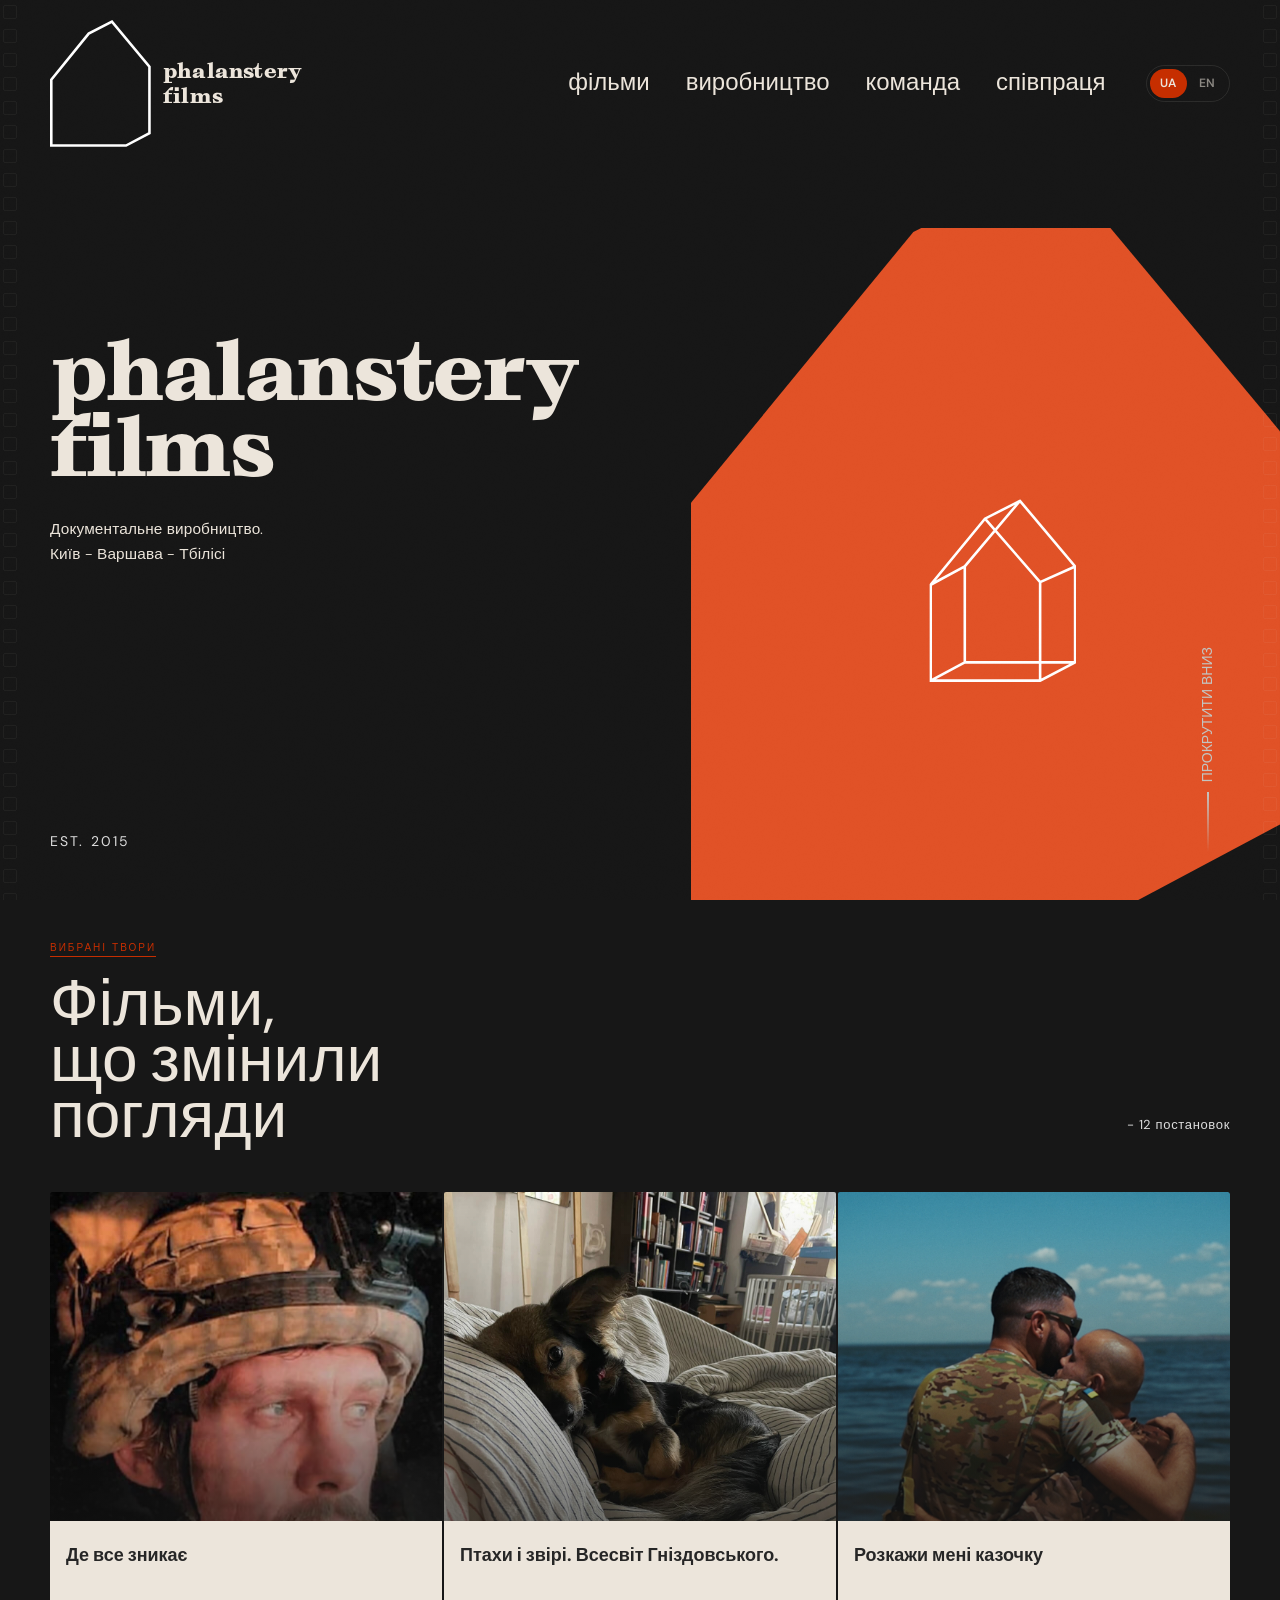
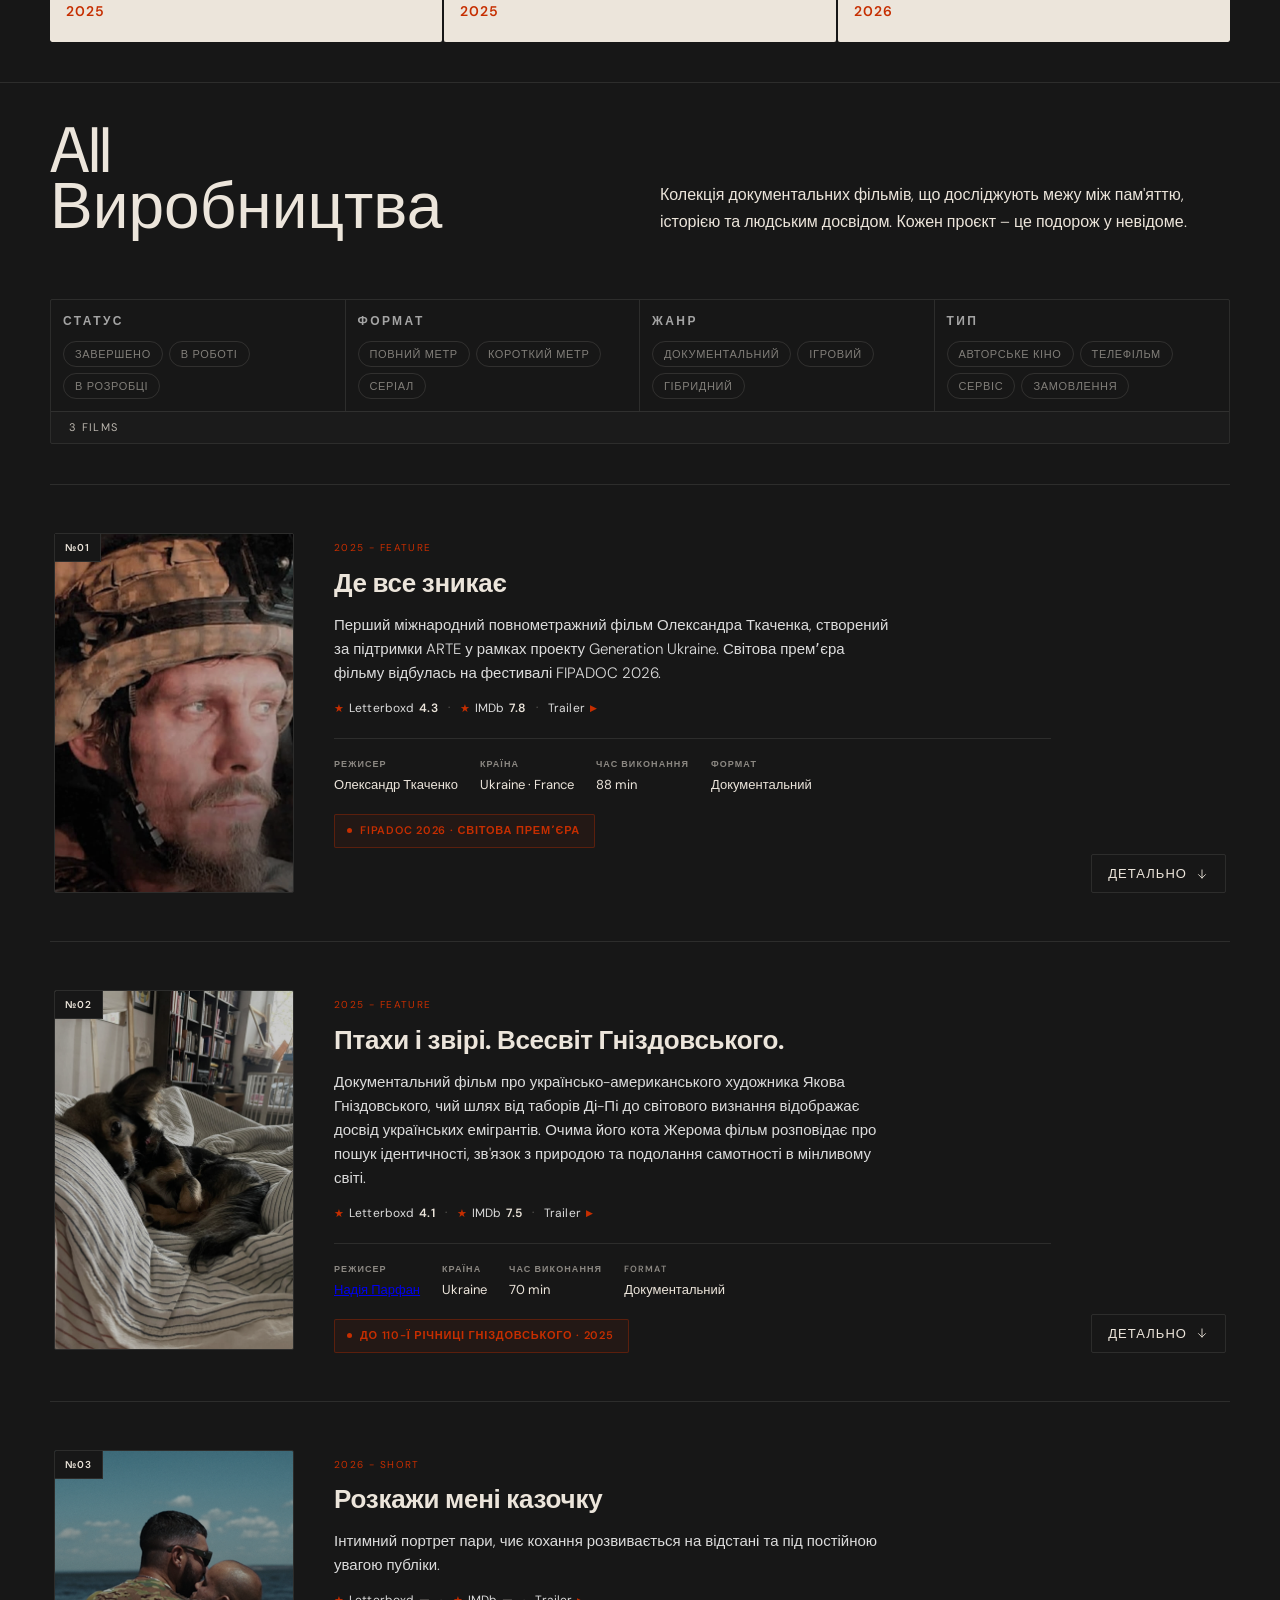
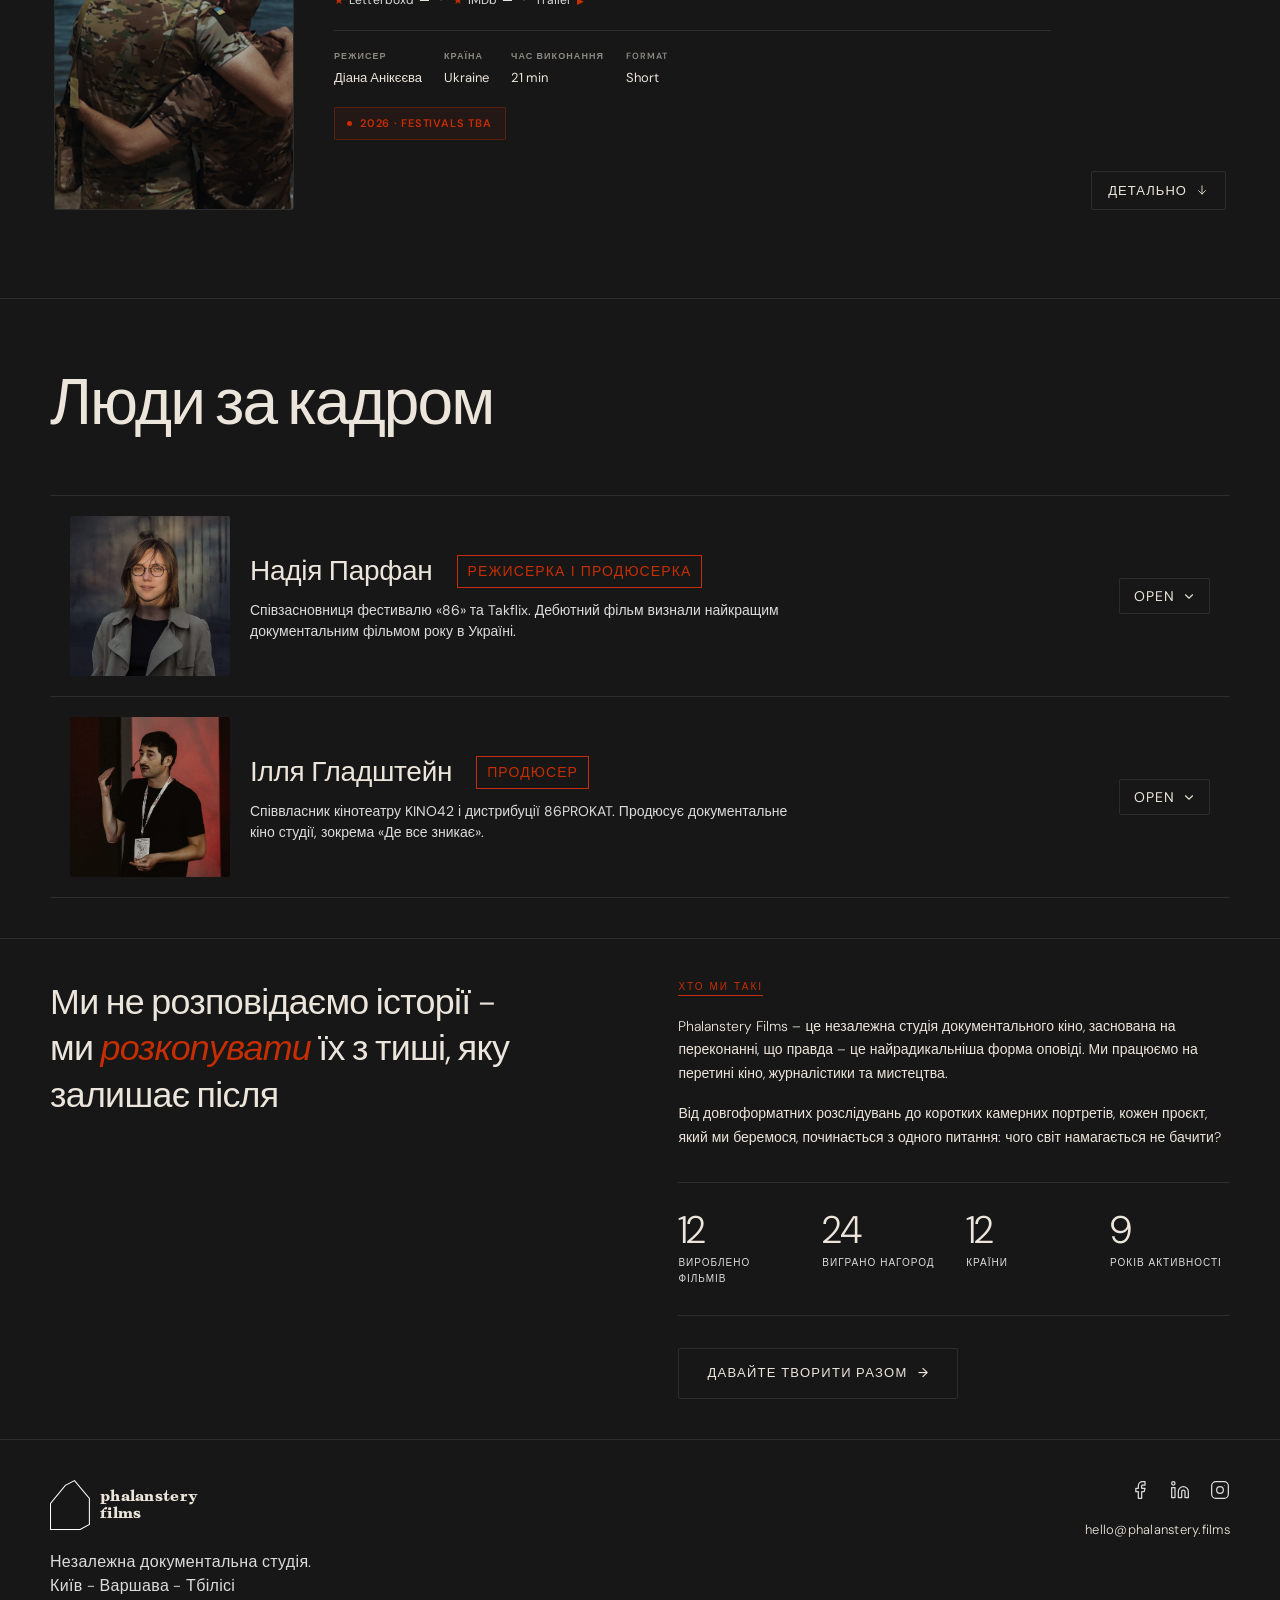
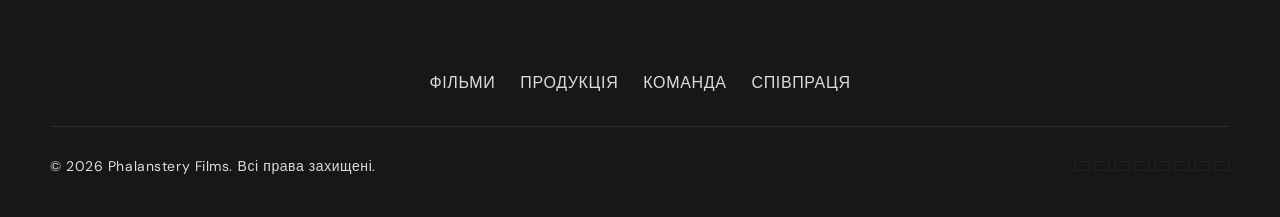
==== commit 419d585a: "vimeo test - 1" ====
--- a/index.html
+++ b/index.html
@@ -665,7 +665,7 @@
                       </div>
                       <div class="fdb-credit-row">
                         <span class="fdb-credit-label">Producer</span>
-                        <span class="fdb-credit-value">Ілля Гладштейн</span>
+                        <span class="fdb-credit-value"><a href="#team-member-2" class="prod-spec-link">Ілля Гладштейн</a></span>
                       </div>
                       <div class="fdb-credit-row">
                         <span class="fdb-credit-label">Co-producer</span>
@@ -847,7 +847,7 @@
                 <a href="https://youtube.com/watch?v=00000001" target="_blank" rel="noopener" class="prod-link prod-link--trailer">Trailer <span class="prod-link-arrow">▶</span></a>
               </div>
               <div class="prod-specs">
-                <div class="prod-spec"><span class="prod-spec-label">Режисер</span><span class="prod-spec-value">Надія Парфан</span></div>
+                <div class="prod-spec"><span class="prod-spec-label">Режисер</span><span class="prod-spec-value"><a href="#team-member-2" class="prod-spec-link">Надія Парфан</a></span></div>
                 <div class="prod-spec"><span class="prod-spec-label">Країна</span><span class="prod-spec-value">Ukraine</span></div>
                 <div class="prod-spec"><span class="prod-spec-label">Час виконання</span><span class="prod-spec-value">70 min</span></div>
                 <div class="prod-spec"><span class="prod-spec-label">Format</span><span class="prod-spec-value">Документальний</span></div>
@@ -901,7 +901,7 @@
                     <div class="fdb-credits">
                       <div class="fdb-credit-row">
                         <span class="fdb-credit-label">Режисерка</span>
-                        <span class="fdb-credit-value">Надія Парфан</span>
+                        <span class="fdb-credit-value"><a href="#team-member-2" class="prod-spec-link">Надія Парфан</a></span>
                       </div>
                       <div class="fdb-credit-row">
                         <span class="fdb-credit-label">Producers</span>
@@ -1137,7 +1137,7 @@
                       </div>
                       <div class="fdb-credit-row">
                         <span class="fdb-credit-label">Producer</span>
-                        <span class="fdb-credit-value">Надія Парфан</span>
+                        <span class="fdb-credit-value"><a href="#team-member-2" class="prod-spec-link">Надія Парфан</a></span>
                       </div>
                     </div>
                   </div>
@@ -1323,7 +1323,7 @@
 
       <div class="team-list">
         <!-- TEAM MEMBER 1 -->
-        <div class="team-item reveal" data-team="nadiya-parfan">
+        <div id="team-member-1" class="team-item reveal" data-team="nadiya-parfan">
           <div class="team-row">
             <div class="team-row-photo">
               <img
@@ -1442,6 +1442,7 @@
 
         <!-- TEAM MEMBER 2 -->
         <div
+          id="team-member-2"
           class="team-item reveal reveal-delay-1"
           data-team="illia-gladshtein"
         >
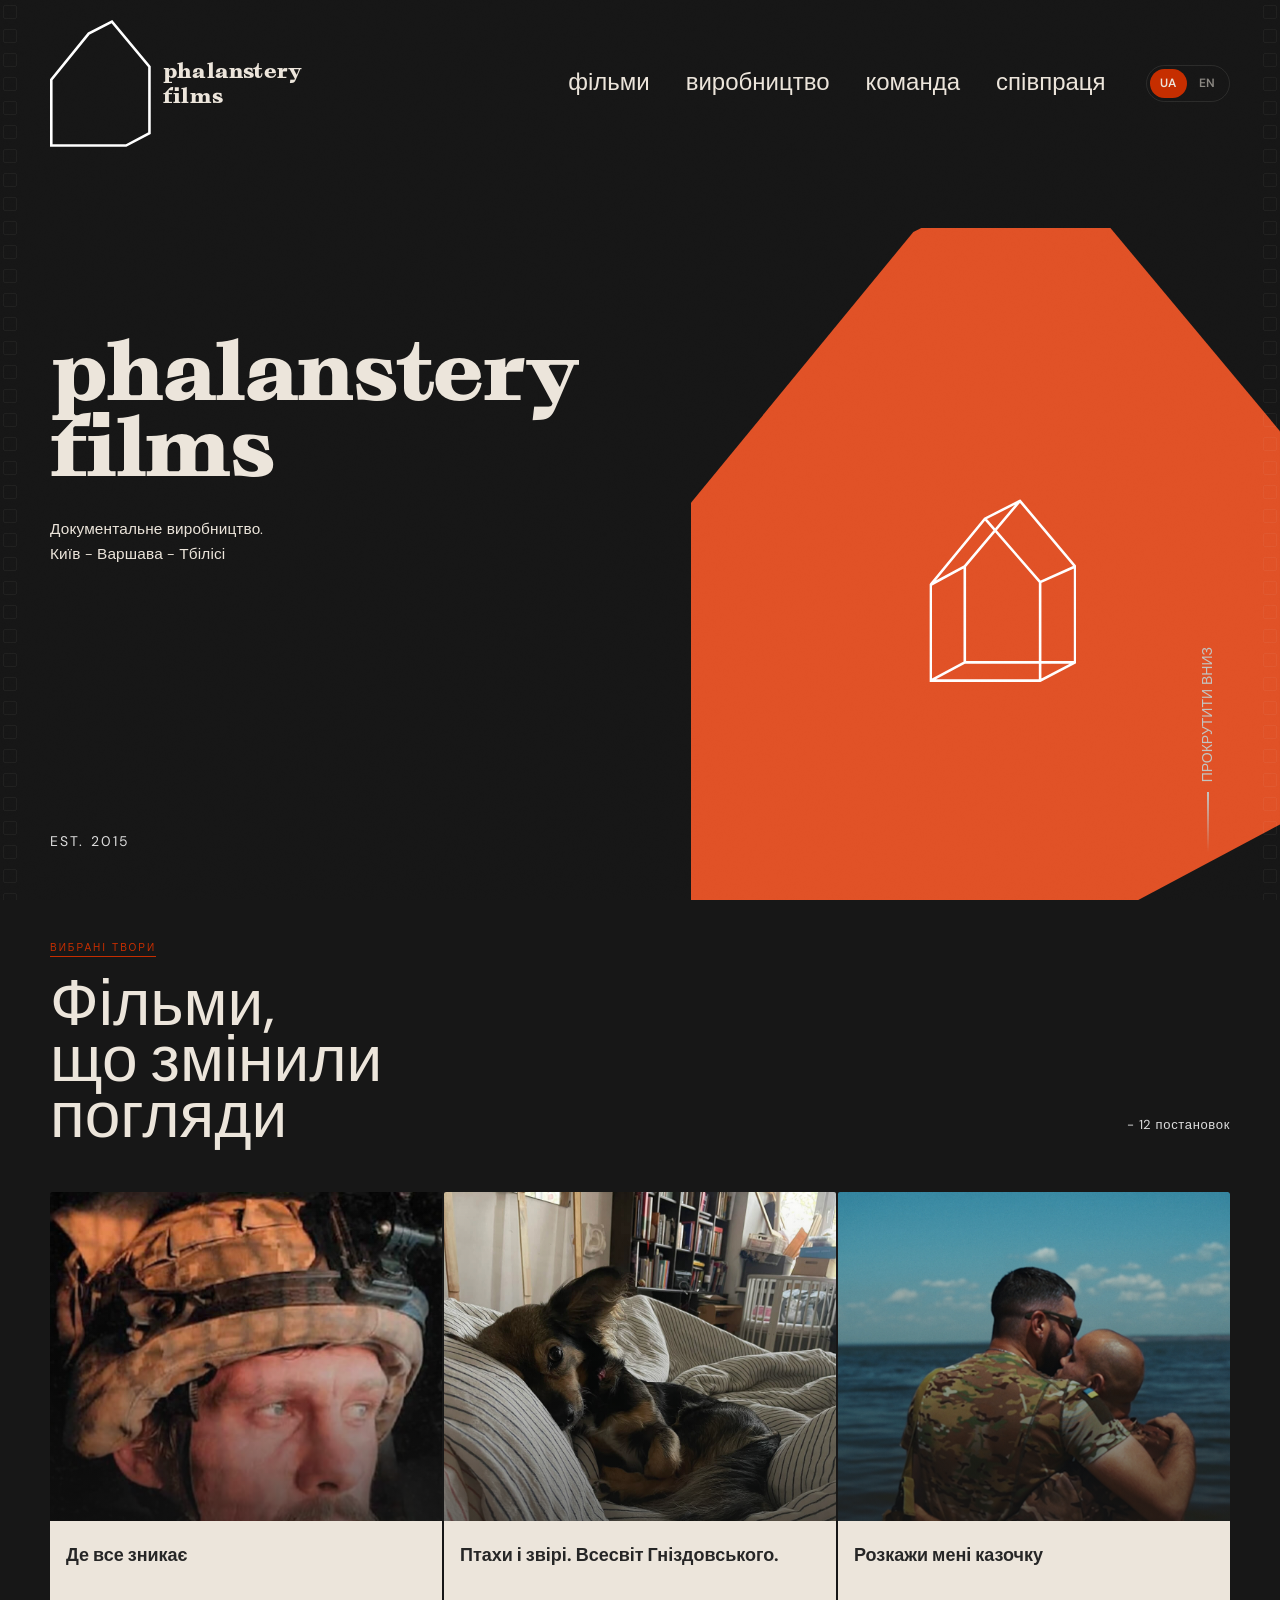
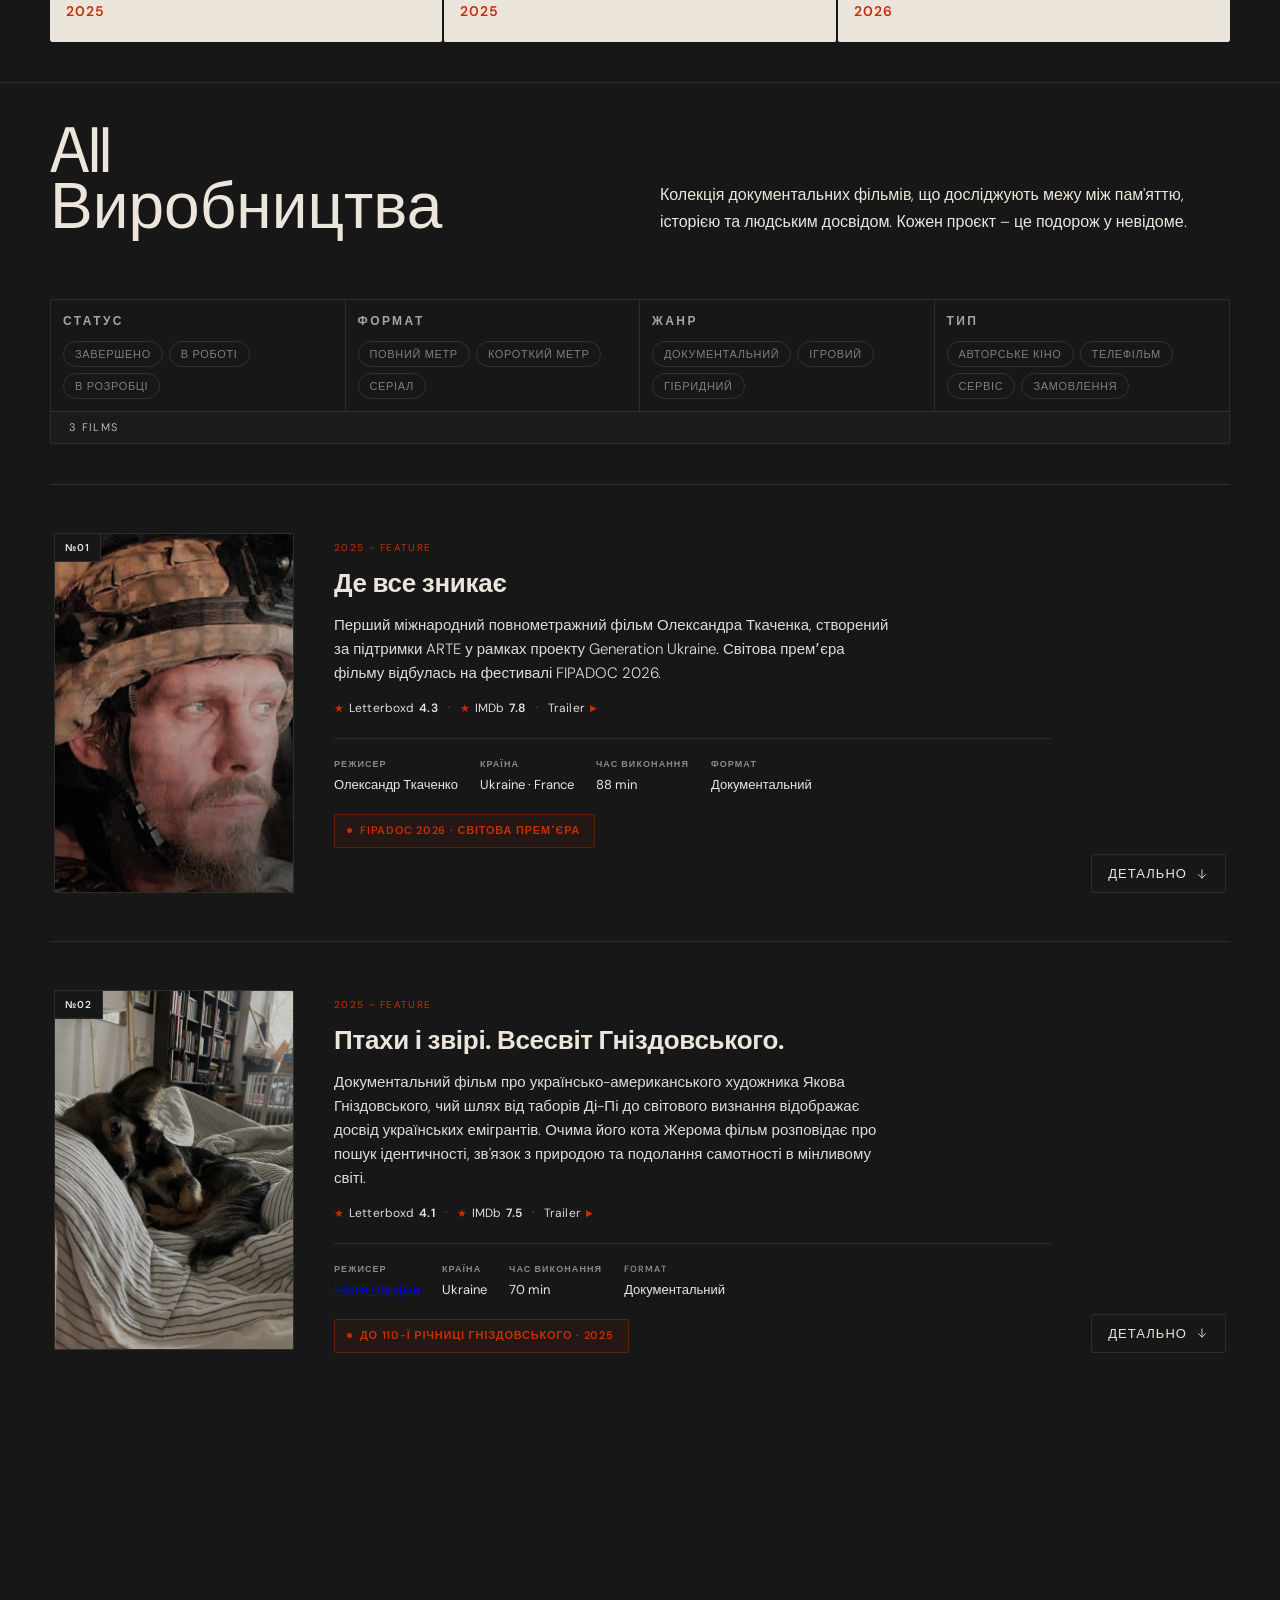
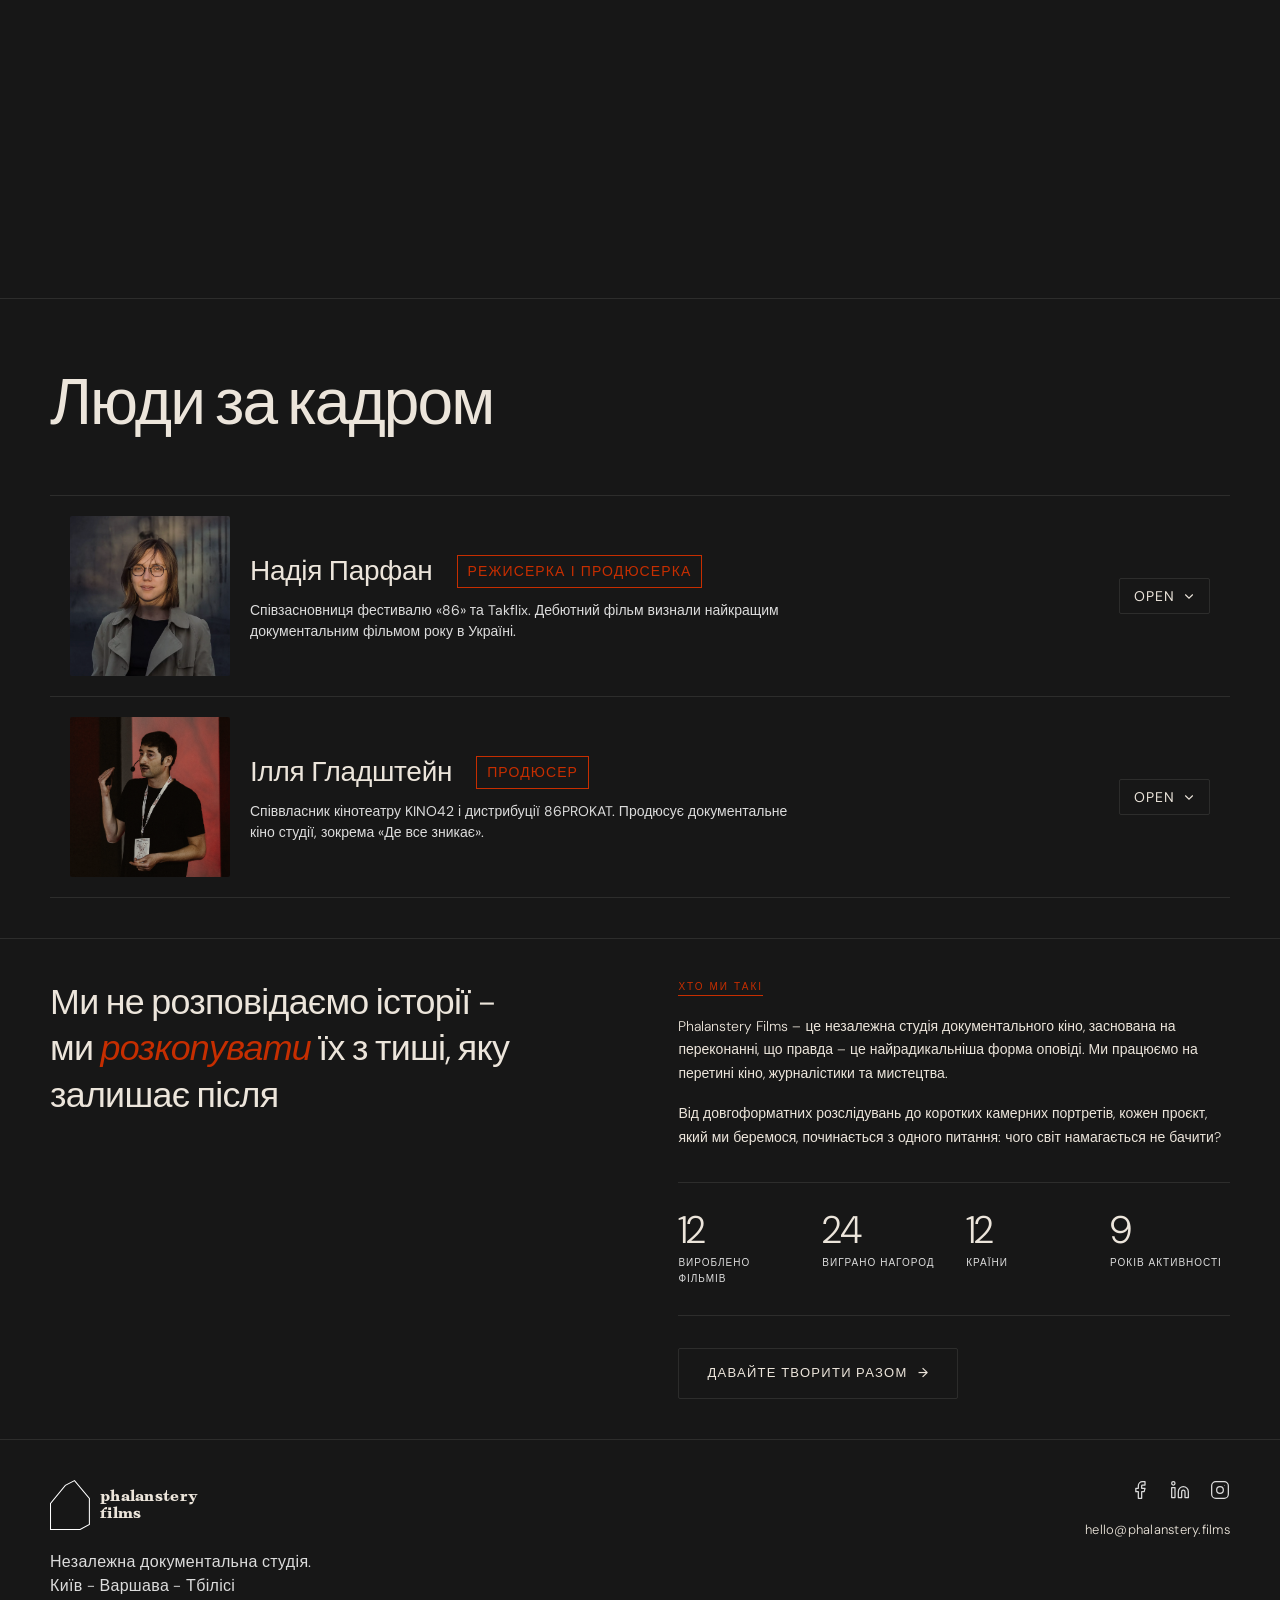
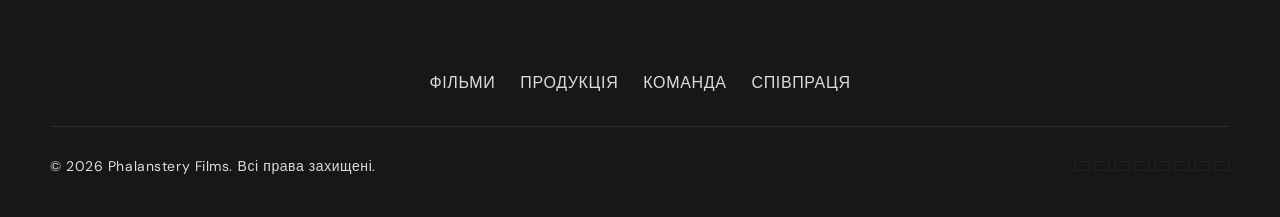
==== commit 40b8c679: "test 00-1" ====
--- a/index.html
+++ b/index.html
@@ -768,13 +768,13 @@
                 </button>
                 <div class="film-acc-body">
                   <div class="film-trailer-wrap">
-                    <div class="film-trailer-placeholder">
-                      <svg viewBox="0 0 64 64" fill="none" stroke="currentColor" stroke-width="1">
-                        <circle cx="32" cy="32" r="30" />
-                        <polygon points="26,20 26,44 46,32" fill="currentColor" stroke="none" opacity="0.6" />
-                      </svg>
-                      <span>Trailer доступний за запитом</span>
-                    </div>
+                    <button class="film-trailer-facade" data-vimeo-id="1084537" type="button" aria-label="Відтворити трейлер">
+                      <span class="film-trailer-facade-play">
+                        <svg viewBox="0 0 24 24" fill="currentColor">
+                          <polygon points="6,4 20,12 6,20" />
+                        </svg>
+                      </span>
+                    </button>
                   </div>
                 </div>
               </div>
@@ -999,13 +999,13 @@
                 </button>
                 <div class="film-acc-body">
                   <div class="film-trailer-wrap">
-                    <div class="film-trailer-placeholder">
-                      <svg viewBox="0 0 64 64" fill="none" stroke="currentColor" stroke-width="1">
-                        <circle cx="32" cy="32" r="30" />
-                        <polygon points="26,20 26,44 46,32" fill="currentColor" stroke="none" opacity="0.6" />
-                      </svg>
-                      <span>Trailer доступний за запитом</span>
-                    </div>
+                    <button class="film-trailer-facade" data-vimeo-id="1084537" type="button" aria-label="Відтворити трейлер">
+                      <span class="film-trailer-facade-play">
+                        <svg viewBox="0 0 24 24" fill="currentColor">
+                          <polygon points="6,4 20,12 6,20" />
+                        </svg>
+                      </span>
+                    </button>
                   </div>
                 </div>
               </div>
@@ -1236,13 +1236,13 @@
                 </button>
                 <div class="film-acc-body">
                   <div class="film-trailer-wrap">
-                    <div class="film-trailer-placeholder">
-                      <svg viewBox="0 0 64 64" fill="none" stroke="currentColor" stroke-width="1">
-                        <circle cx="32" cy="32" r="30" />
-                        <polygon points="26,20 26,44 46,32" fill="currentColor" stroke="none" opacity="0.6" />
-                      </svg>
-                      <span>Trailer доступний за запитом</span>
-                    </div>
+                    <button class="film-trailer-facade" data-vimeo-id="1084537" type="button" aria-label="Відтворити трейлер">
+                      <span class="film-trailer-facade-play">
+                        <svg viewBox="0 0 24 24" fill="currentColor">
+                          <polygon points="6,4 20,12 6,20" />
+                        </svg>
+                      </span>
+                    </button>
                   </div>
                 </div>
               </div>
--- a/assets/css/style.css
+++ b/assets/css/style.css
@@ -1568,6 +1568,18 @@
 }
 .film-trailer-wrap {
   width: 100%;
+  max-width: 800px;
+  margin: 0 auto;
+}
+@media (max-width: 768px) {
+  .film-trailer-wrap {
+    max-width: 600px;
+  }
+}
+@media (max-width: 480px) {
+  .film-trailer-wrap {
+    max-width: 300px;
+  }
 }
 .film-trailer-placeholder {
   aspect-ratio: 16/9;
@@ -1590,6 +1602,61 @@
   color: var(--text-muted);
   letter-spacing: 0.08em;
   text-transform: uppercase;
+}
+
+/* Trailer facade (lazy Vimeo embed) */
+.film-trailer-facade {
+  position: relative;
+  width: 100%;
+  aspect-ratio: 16/9;
+  border-radius: 2px;
+  border: 1px solid var(--border);
+  background: var(--surface);
+  cursor: pointer;
+  overflow: hidden;
+  padding: 0;
+  display: block;
+}
+.film-trailer-facade-play {
+  position: absolute;
+  top: 50%;
+  left: 50%;
+  transform: translate(-50%, -50%);
+  width: 64px;
+  height: 64px;
+  border-radius: 50%;
+  border: 1px solid var(--border);
+  display: flex;
+  align-items: center;
+  justify-content: center;
+  color: var(--text);
+  transition:
+    transform 0.3s ease,
+    border-color 0.3s ease;
+}
+.film-trailer-facade-play svg {
+  width: 20px;
+  height: 20px;
+  margin-left: 2px;
+}
+.film-trailer-facade:hover .film-trailer-facade-play {
+  transform: translate(-50%, -50%) scale(1.08);
+  border-color: var(--text);
+}
+.film-trailer-embed {
+  position: relative;
+  width: 100%;
+  aspect-ratio: 16/9;
+  border-radius: 2px;
+  overflow: hidden;
+}
+.film-trailer-embed iframe {
+  position: absolute;
+  top: 0;
+  left: 0;
+  width: 100%;
+  height: 100%;
+  border: 0;
 }
 .pdp-festivals {
   list-style: none;
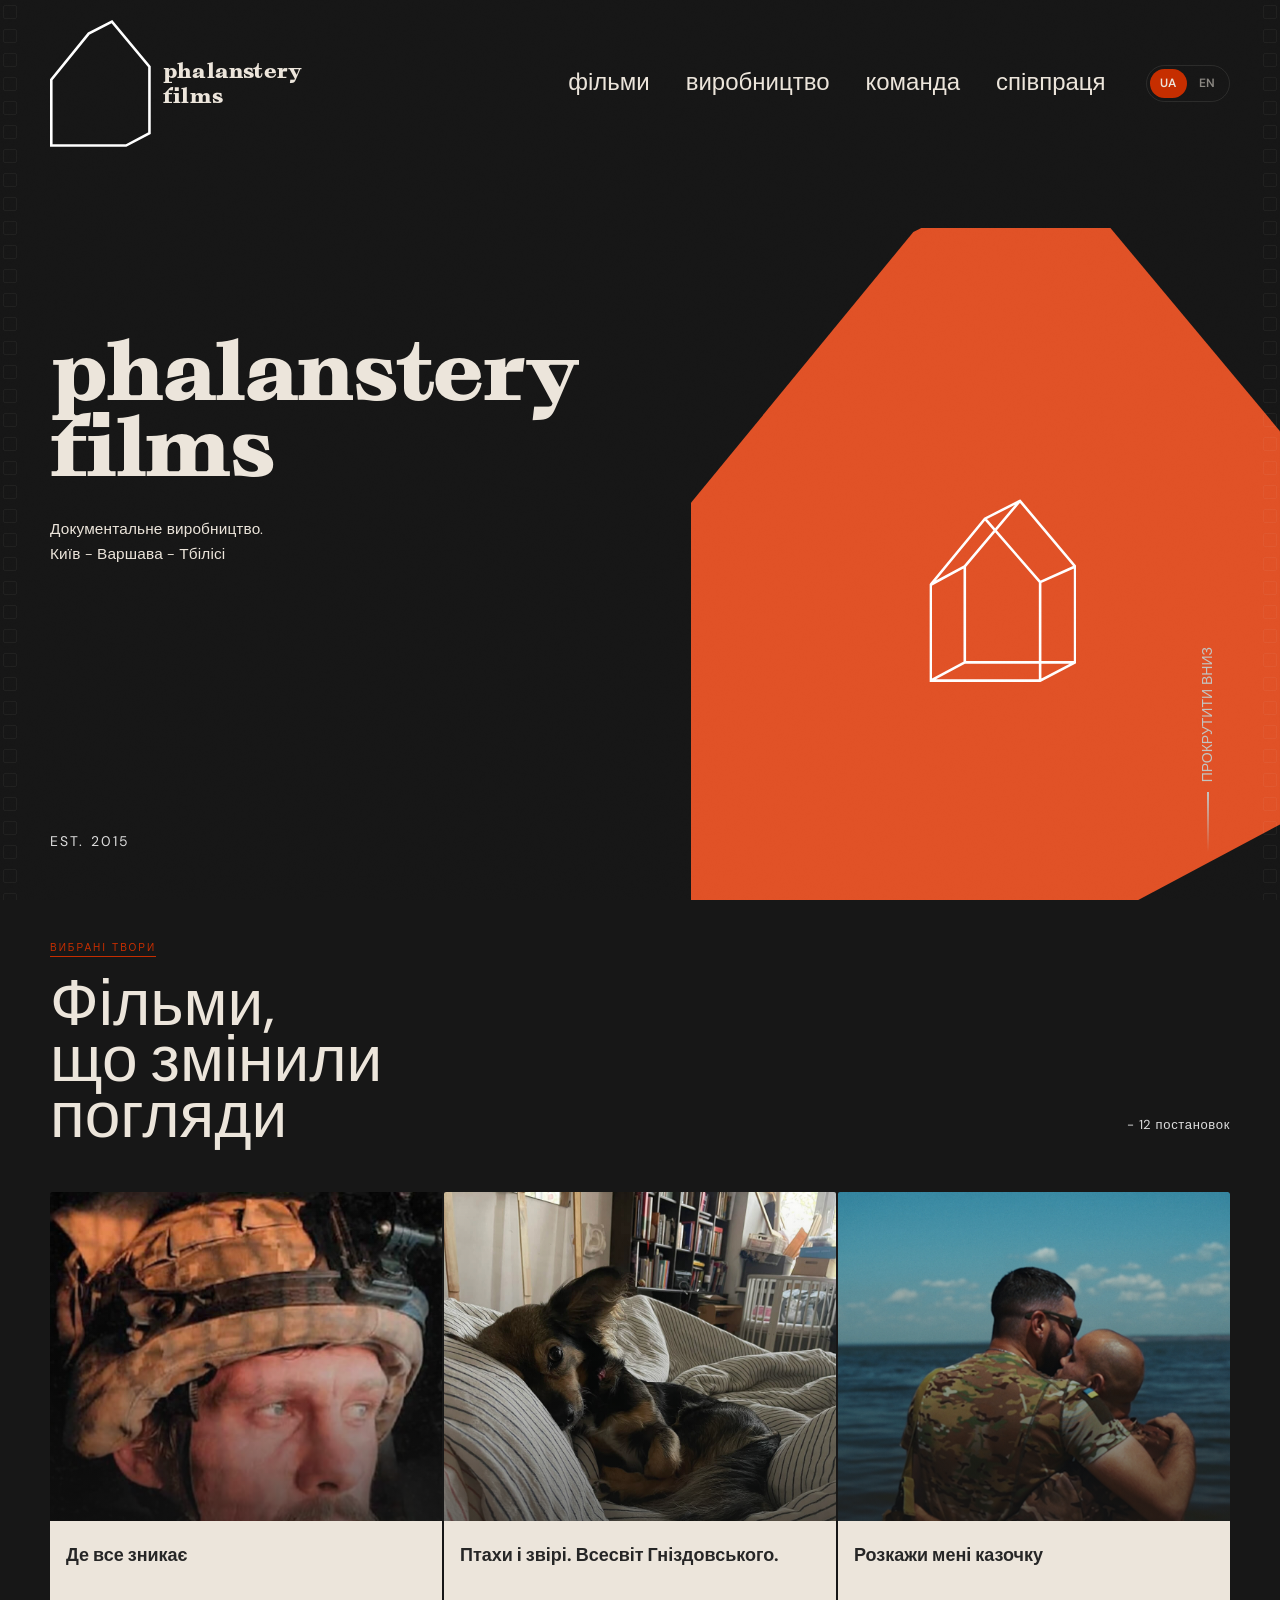
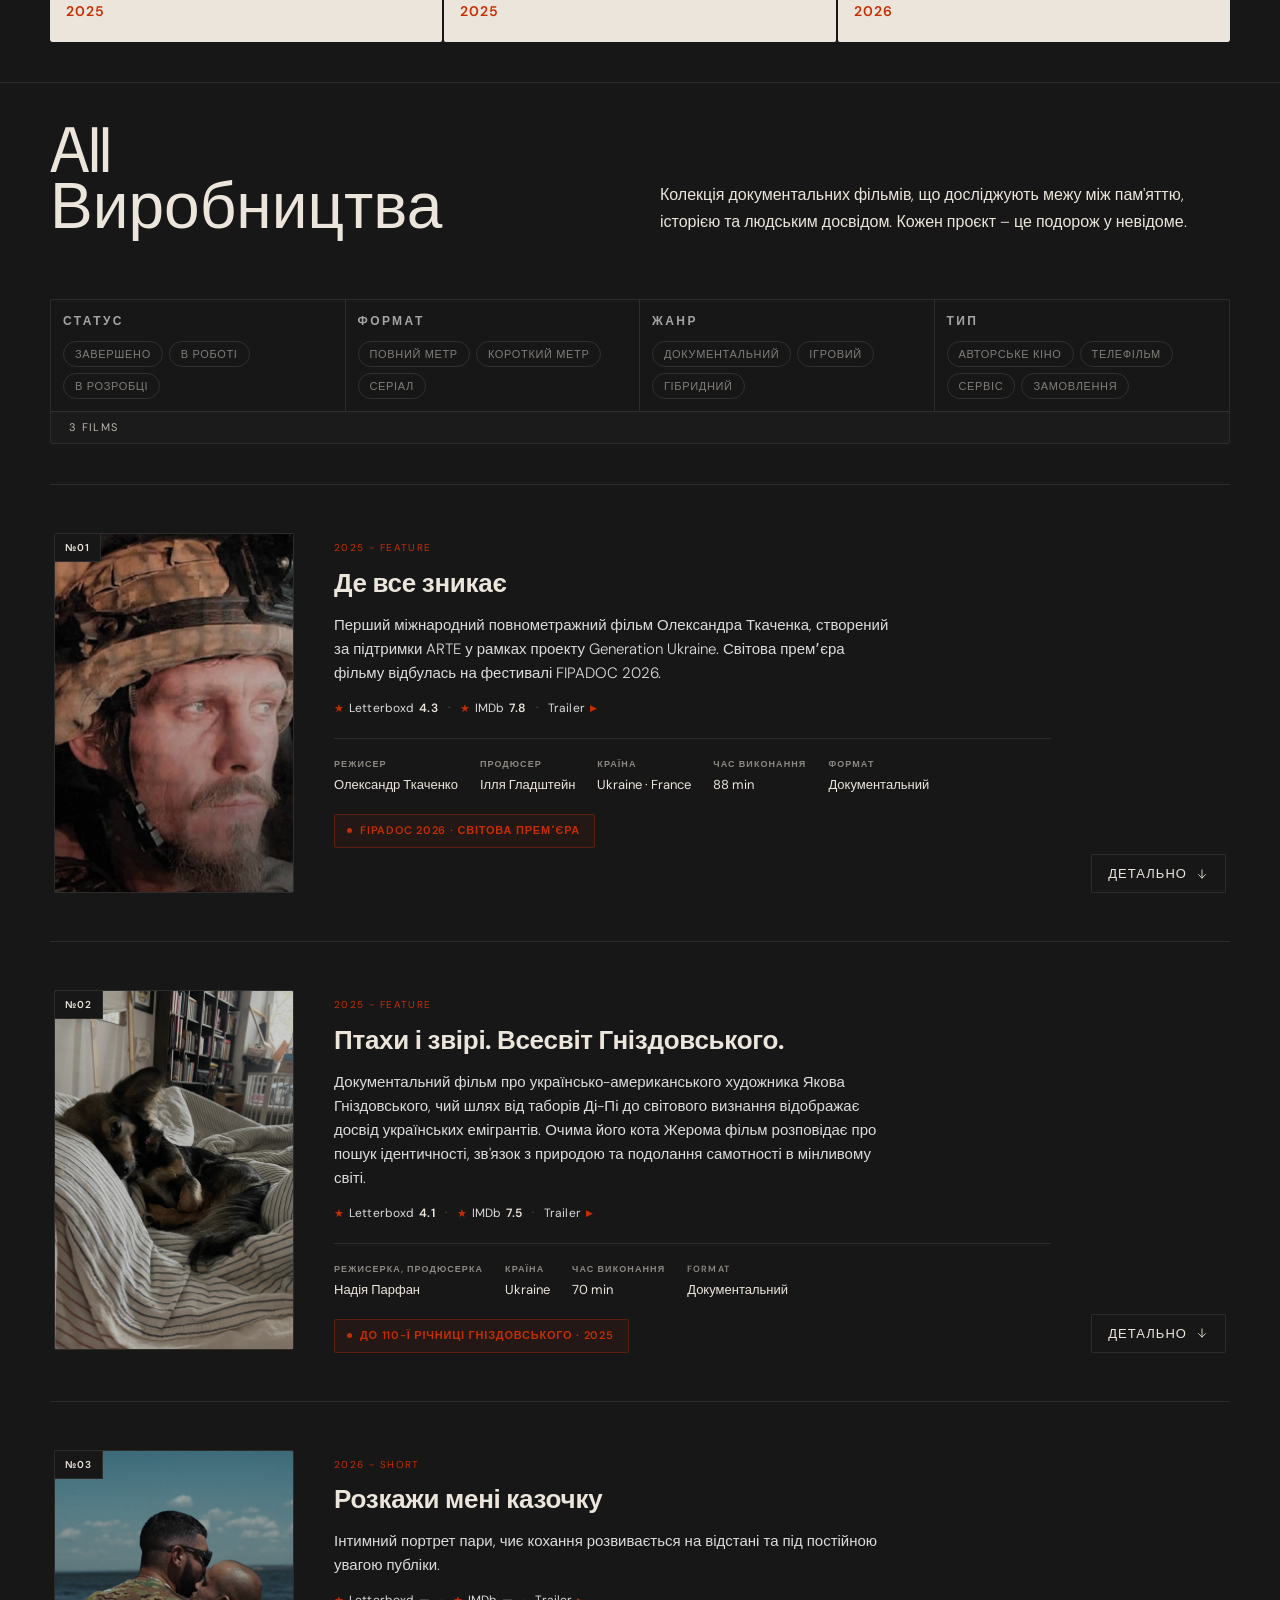
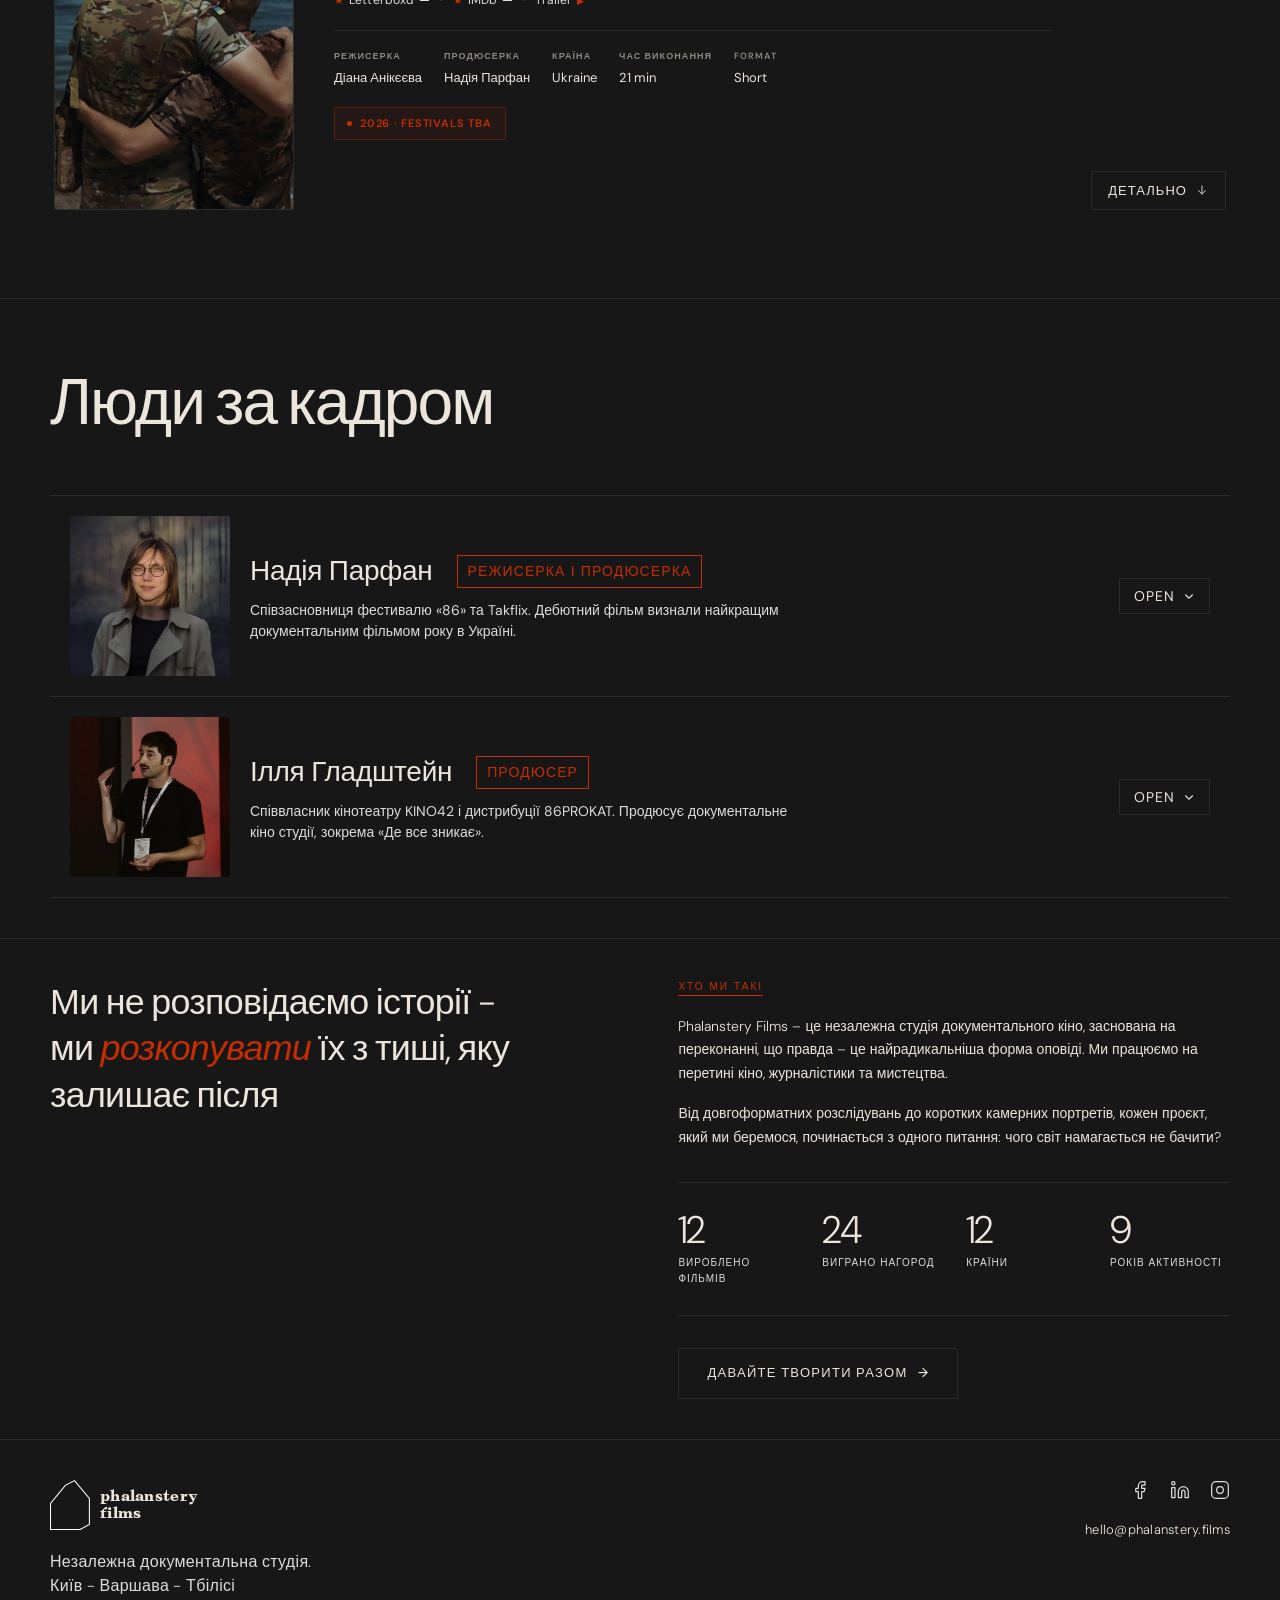
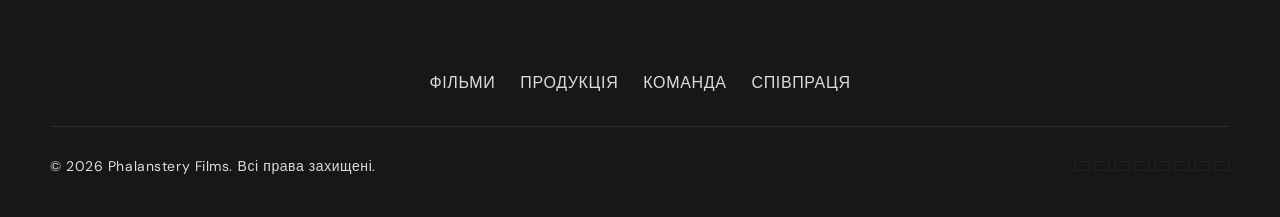
==== commit 4bee5d75: "produsers links were added" ====
--- a/index.html
+++ b/index.html
@@ -608,6 +608,7 @@
               </div>
               <div class="prod-specs">
                 <div class="prod-spec"><span class="prod-spec-label">Режисер</span><span class="prod-spec-value">Олександр Ткаченко</span></div>
+                <div class="prod-spec"><span class="prod-spec-label">Продюсер</span><span class="prod-spec-value"><a href="#team" class="prod-spec-link">Ілля Гладштейн</a></span></div>
                 <div class="prod-spec"><span class="prod-spec-label">Країна</span><span class="prod-spec-value">Ukraine · France</span></div>
                 <div class="prod-spec"><span class="prod-spec-label">Час виконання</span><span class="prod-spec-value">88 min</span></div>
                 <div class="prod-spec"><span class="prod-spec-label">Формат</span><span class="prod-spec-value">Документальний</span></div>
@@ -665,7 +666,7 @@
                       </div>
                       <div class="fdb-credit-row">
                         <span class="fdb-credit-label">Producer</span>
-                        <span class="fdb-credit-value"><a href="#team-member-2" class="prod-spec-link">Ілля Гладштейн</a></span>
+                        <span class="fdb-credit-value"><a href="#team" class="prod-spec-link">Ілля Гладштейн</a></span>
                       </div>
                       <div class="fdb-credit-row">
                         <span class="fdb-credit-label">Co-producer</span>
@@ -768,7 +769,8 @@
                 </button>
                 <div class="film-acc-body">
                   <div class="film-trailer-wrap">
-                    <button class="film-trailer-facade" data-vimeo-id="1084537" type="button" aria-label="Відтворити трейлер">
+                    <button class="film-trailer-facade" data-vimeo-id="1084537" data-poster="assets/images/stills-everithing/still-everithing-02.jpg" type="button" aria-label="Відтворити трейлер">
+                      <img class="film-trailer-facade-poster" src="assets/images/stills-everithing/still-everithing-02.jpg" alt="" loading="lazy" />
                       <span class="film-trailer-facade-play">
                         <svg viewBox="0 0 24 24" fill="currentColor">
                           <polygon points="6,4 20,12 6,20" />
@@ -847,7 +849,7 @@
                 <a href="https://youtube.com/watch?v=00000001" target="_blank" rel="noopener" class="prod-link prod-link--trailer">Trailer <span class="prod-link-arrow">▶</span></a>
               </div>
               <div class="prod-specs">
-                <div class="prod-spec"><span class="prod-spec-label">Режисер</span><span class="prod-spec-value"><a href="#team-member-2" class="prod-spec-link">Надія Парфан</a></span></div>
+                <div class="prod-spec"><span class="prod-spec-label">Режисерка, продюсерка</span><span class="prod-spec-value"><a href="#team" class="prod-spec-link">Надія Парфан</a></span></div>
                 <div class="prod-spec"><span class="prod-spec-label">Країна</span><span class="prod-spec-value">Ukraine</span></div>
                 <div class="prod-spec"><span class="prod-spec-label">Час виконання</span><span class="prod-spec-value">70 min</span></div>
                 <div class="prod-spec"><span class="prod-spec-label">Format</span><span class="prod-spec-value">Документальний</span></div>
@@ -901,7 +903,7 @@
                     <div class="fdb-credits">
                       <div class="fdb-credit-row">
                         <span class="fdb-credit-label">Режисерка</span>
-                        <span class="fdb-credit-value"><a href="#team-member-2" class="prod-spec-link">Надія Парфан</a></span>
+                        <span class="fdb-credit-value"><a href="#team" class="prod-spec-link">Надія Парфан</a></span>
                       </div>
                       <div class="fdb-credit-row">
                         <span class="fdb-credit-label">Producers</span>
@@ -999,7 +1001,8 @@
                 </button>
                 <div class="film-acc-body">
                   <div class="film-trailer-wrap">
-                    <button class="film-trailer-facade" data-vimeo-id="1084537" type="button" aria-label="Відтворити трейлер">
+                    <button class="film-trailer-facade" data-vimeo-id="1084537" data-poster="assets/images/stills-birds/still-bird-02.jpg" type="button" aria-label="Відтворити трейлер">
+                      <img class="film-trailer-facade-poster" src="assets/images/stills-birds/still-bird-02.jpg" alt="" loading="lazy" />
                       <span class="film-trailer-facade-play">
                         <svg viewBox="0 0 24 24" fill="currentColor">
                           <polygon points="6,4 20,12 6,20" />
@@ -1079,7 +1082,8 @@
                 <a href="https://youtube.com/watch?v=00000002" target="_blank" rel="noopener" class="prod-link prod-link--trailer">Trailer <span class="prod-link-arrow">▶</span></a>
               </div>
               <div class="prod-specs">
-                <div class="prod-spec"><span class="prod-spec-label">Режисер</span><span class="prod-spec-value">Діана Анікєєва</span></div>
+                <div class="prod-spec"><span class="prod-spec-label">Режисерка</span><span class="prod-spec-value">Діана Анікєєва</span></div>
+                <div class="prod-spec"><span class="prod-spec-label">Продюсерка</span><span class="prod-spec-value"><a href="#team" class="prod-spec-link">Надія Парфан</a></span></div>
                 <div class="prod-spec"><span class="prod-spec-label">Країна</span><span class="prod-spec-value">Ukraine</span></div>
                 <div class="prod-spec"><span class="prod-spec-label">Час виконання</span><span class="prod-spec-value">21 min</span></div>
                 <div class="prod-spec"><span class="prod-spec-label">Format</span><span class="prod-spec-value">Short</span></div>
@@ -1137,7 +1141,7 @@
                       </div>
                       <div class="fdb-credit-row">
                         <span class="fdb-credit-label">Producer</span>
-                        <span class="fdb-credit-value"><a href="#team-member-2" class="prod-spec-link">Надія Парфан</a></span>
+                        <span class="fdb-credit-value"><a href="#team" class="prod-spec-link">Надія Парфан</a></span>
                       </div>
                     </div>
                   </div>
@@ -1236,7 +1240,8 @@
                 </button>
                 <div class="film-acc-body">
                   <div class="film-trailer-wrap">
-                    <button class="film-trailer-facade" data-vimeo-id="1084537" type="button" aria-label="Відтворити трейлер">
+                    <button class="film-trailer-facade" data-vimeo-id="1084537" data-poster="assets/images/stills-tallmestory/still-tallmestory-02.jpg" type="button" aria-label="Відтворити трейлер">
+                      <img class="film-trailer-facade-poster" src="assets/images/stills-tallmestory/still-tallmestory-02.jpg" alt="" loading="lazy" />
                       <span class="film-trailer-facade-play">
                         <svg viewBox="0 0 24 24" fill="currentColor">
                           <polygon points="6,4 20,12 6,20" />
@@ -1323,7 +1328,7 @@
 
       <div class="team-list">
         <!-- TEAM MEMBER 1 -->
-        <div id="team-member-1" class="team-item reveal" data-team="nadiya-parfan">
+        <div class="team-item reveal" data-team="nadiya-parfan">
           <div class="team-row">
             <div class="team-row-photo">
               <img
@@ -1442,7 +1447,6 @@
 
         <!-- TEAM MEMBER 2 -->
         <div
-          id="team-member-2"
           class="team-item reveal reveal-delay-1"
           data-team="illia-gladshtein"
         >
--- a/assets/css/style.css
+++ b/assets/css/style.css
@@ -1224,6 +1224,12 @@
   white-space: nowrap;
 }
 
+.prod-spec-link {
+  color: inherit;
+  text-decoration: none;
+  transition: color 0.2s ease;
+}
+
 /* ── Festival / premiere accent ── */
 .prod-festival {
   display: inline-flex;
@@ -1617,31 +1623,50 @@
   padding: 0;
   display: block;
 }
+.film-trailer-facade-poster {
+  position: absolute;
+  inset: 0;
+  width: 100%;
+  height: 100%;
+  object-fit: cover;
+}
+.film-trailer-facade::before {
+  content: "";
+  position: absolute;
+  inset: 0;
+  background: rgba(0, 0, 0, 0.4);
+  transition: background 0.3s ease;
+}
+.film-trailer-facade:hover::before {
+  background: rgba(0, 0, 0, 0.5);
+}
 .film-trailer-facade-play {
   position: absolute;
   top: 50%;
   left: 50%;
+  z-index: 1;
   transform: translate(-50%, -50%);
-  width: 64px;
-  height: 64px;
+  width: 72px;
+  height: 72px;
   border-radius: 50%;
-  border: 1px solid var(--border);
+  background: var(--accent);
+  box-shadow: 0 4px 20px rgba(0, 0, 0, 0.4);
   display: flex;
   align-items: center;
   justify-content: center;
-  color: var(--text);
+  color: var(--text-light);
   transition:
     transform 0.3s ease,
-    border-color 0.3s ease;
+    background 0.3s ease;
 }
 .film-trailer-facade-play svg {
-  width: 20px;
-  height: 20px;
-  margin-left: 2px;
+  width: 24px;
+  height: 24px;
+  margin-left: 3px;
 }
 .film-trailer-facade:hover .film-trailer-facade-play {
   transform: translate(-50%, -50%) scale(1.08);
-  border-color: var(--text);
+  background: var(--accent-hover);
 }
 .film-trailer-embed {
   position: relative;
